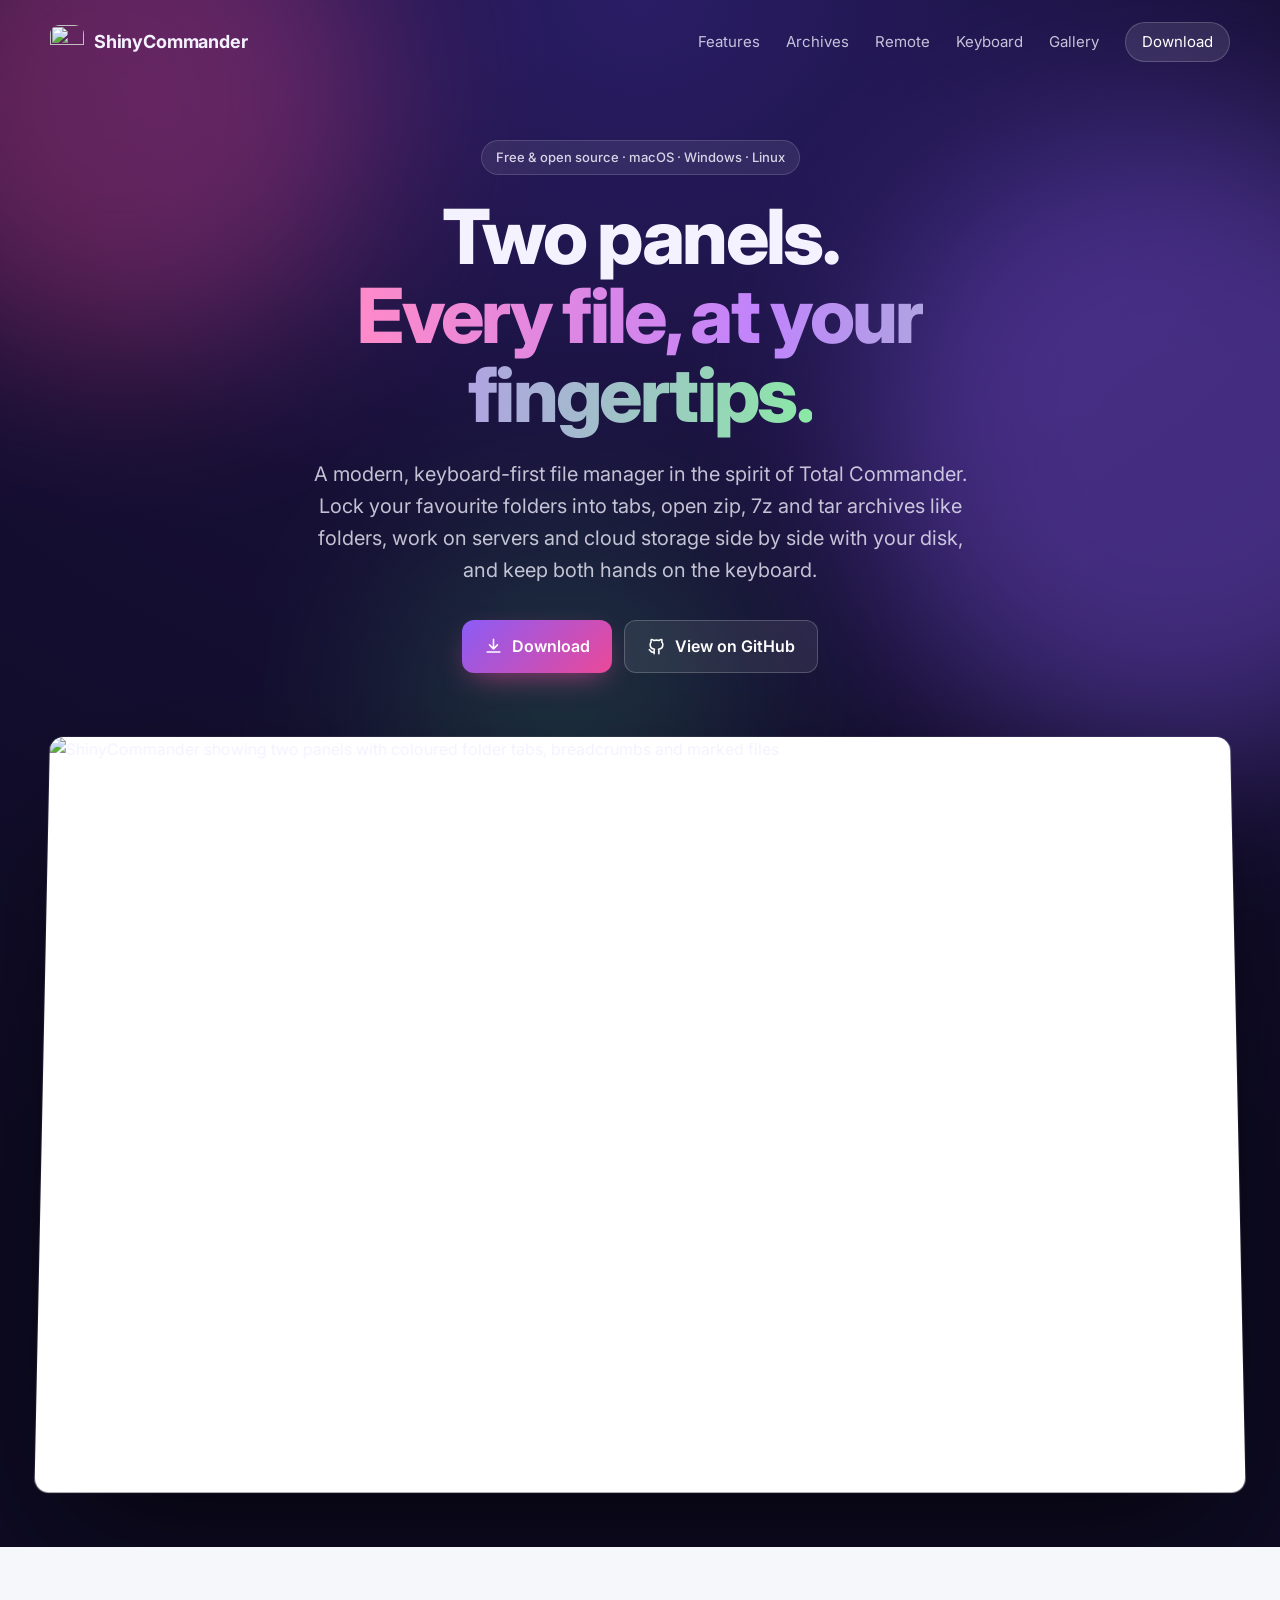
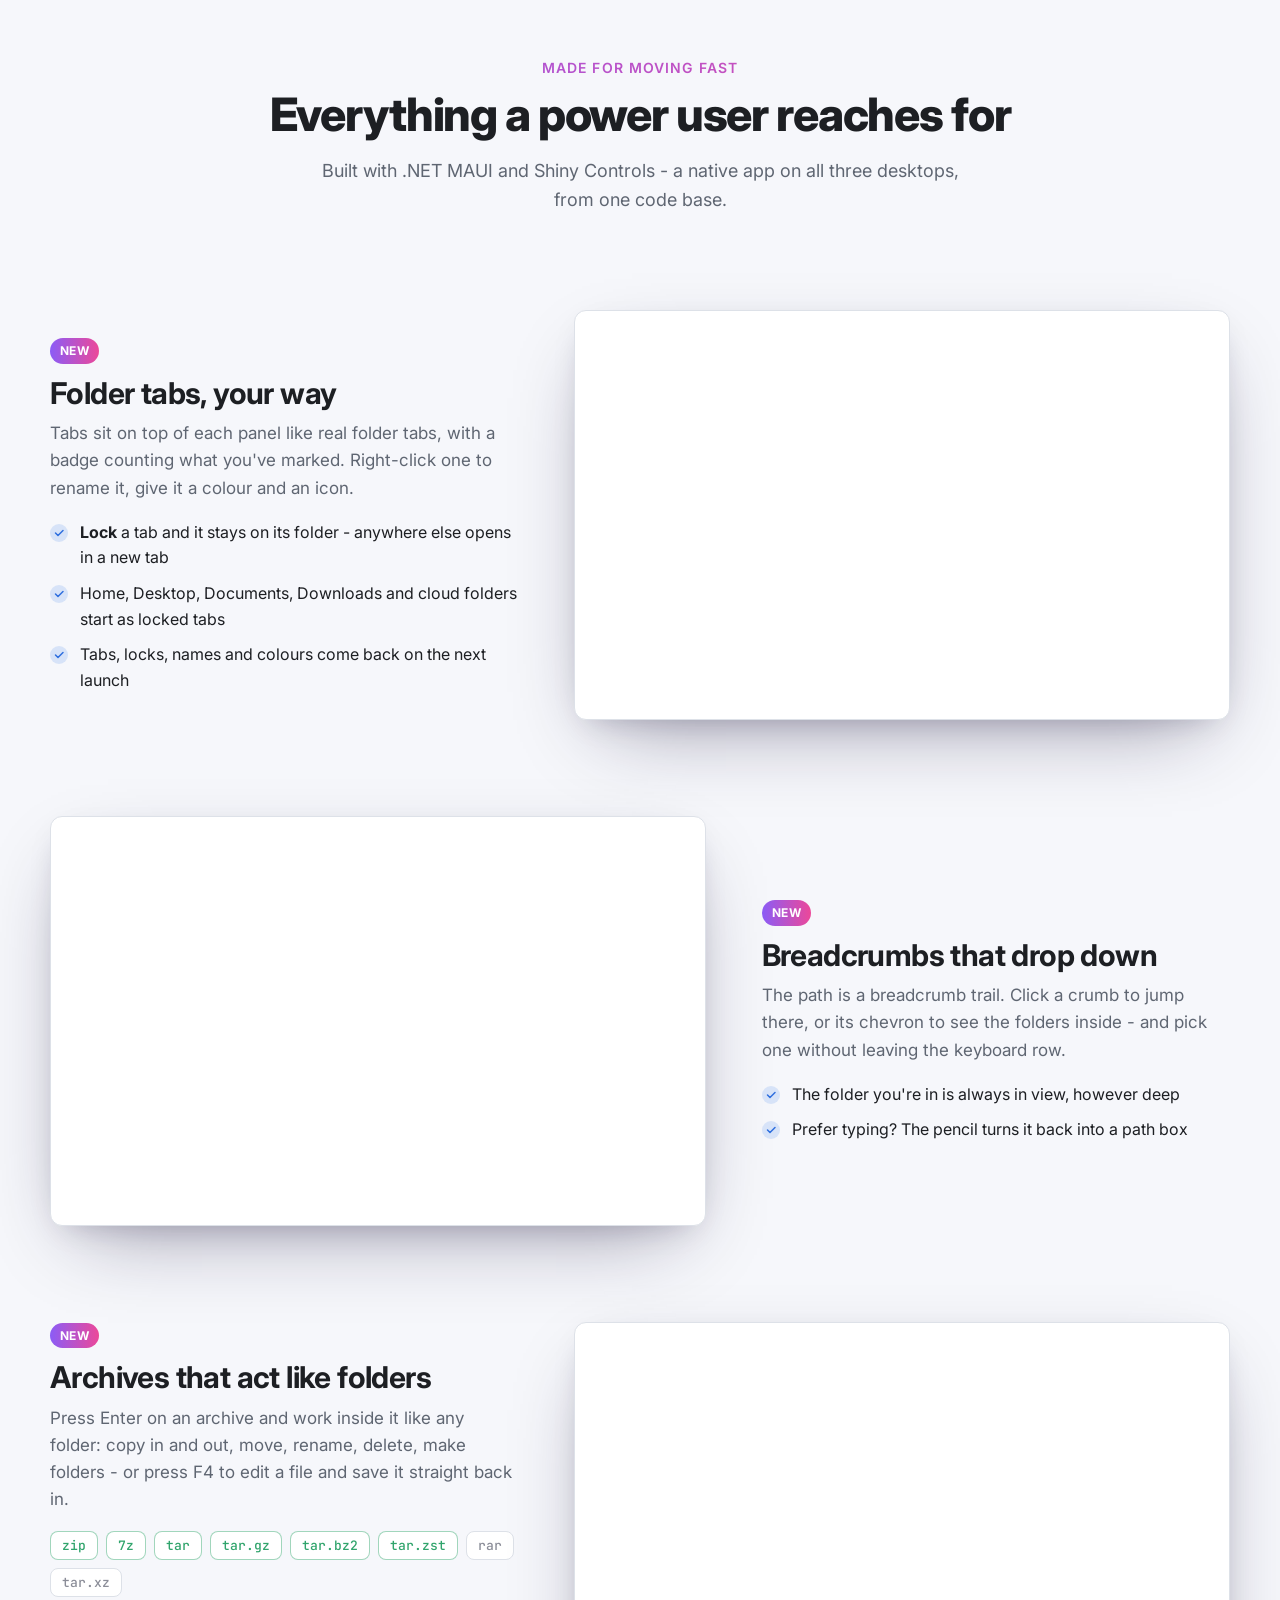
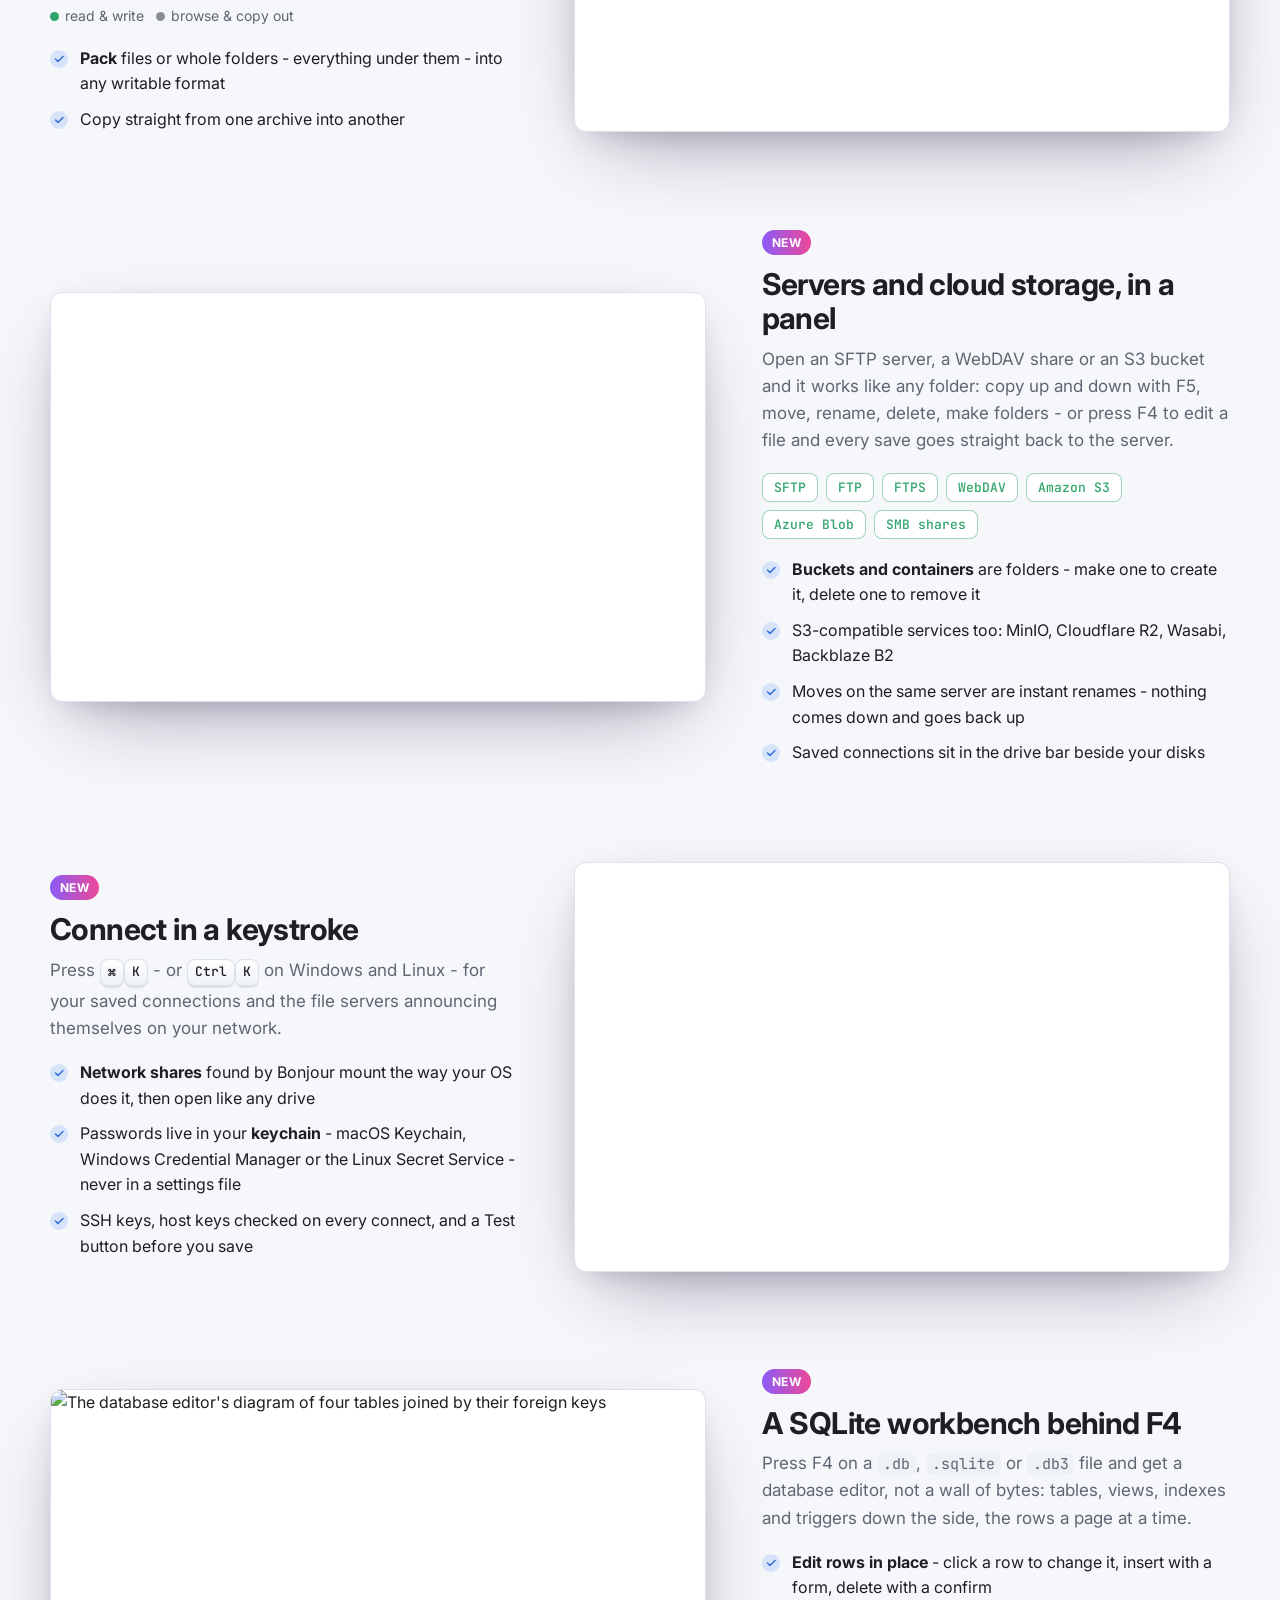
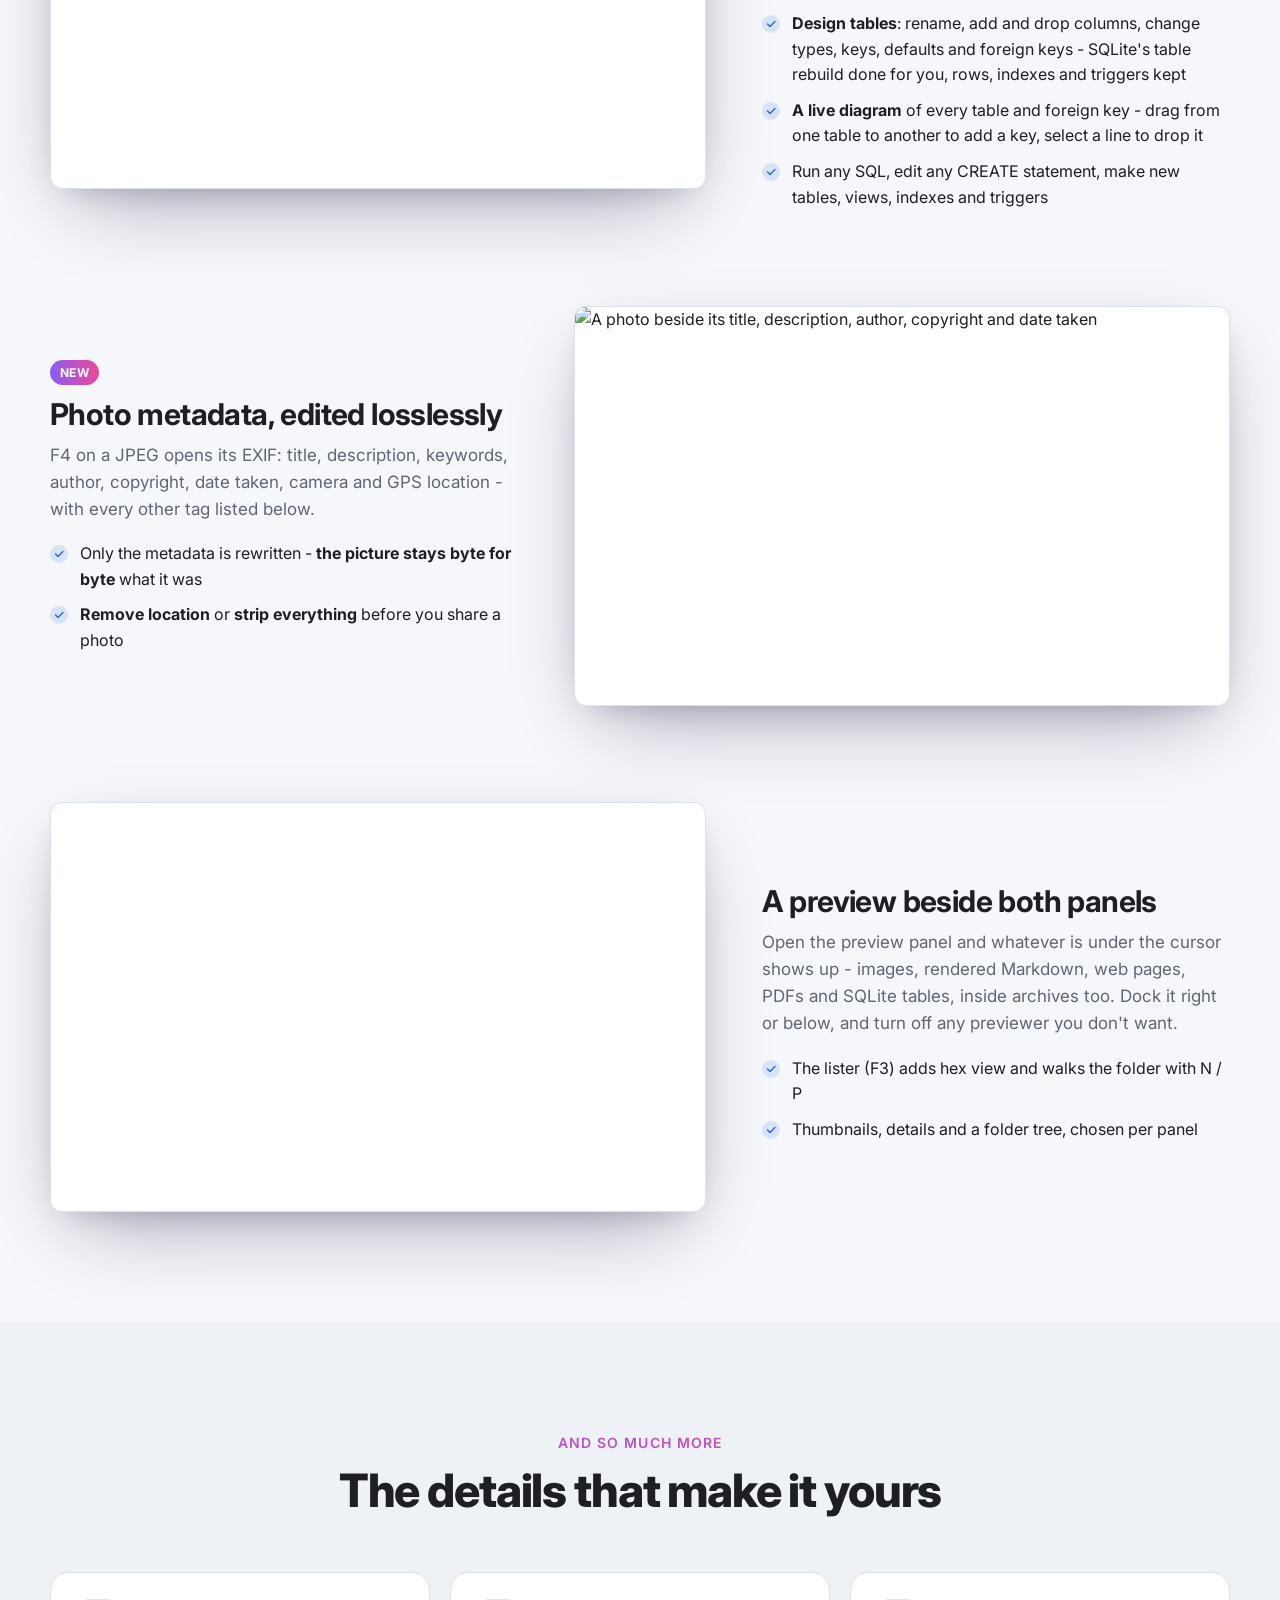
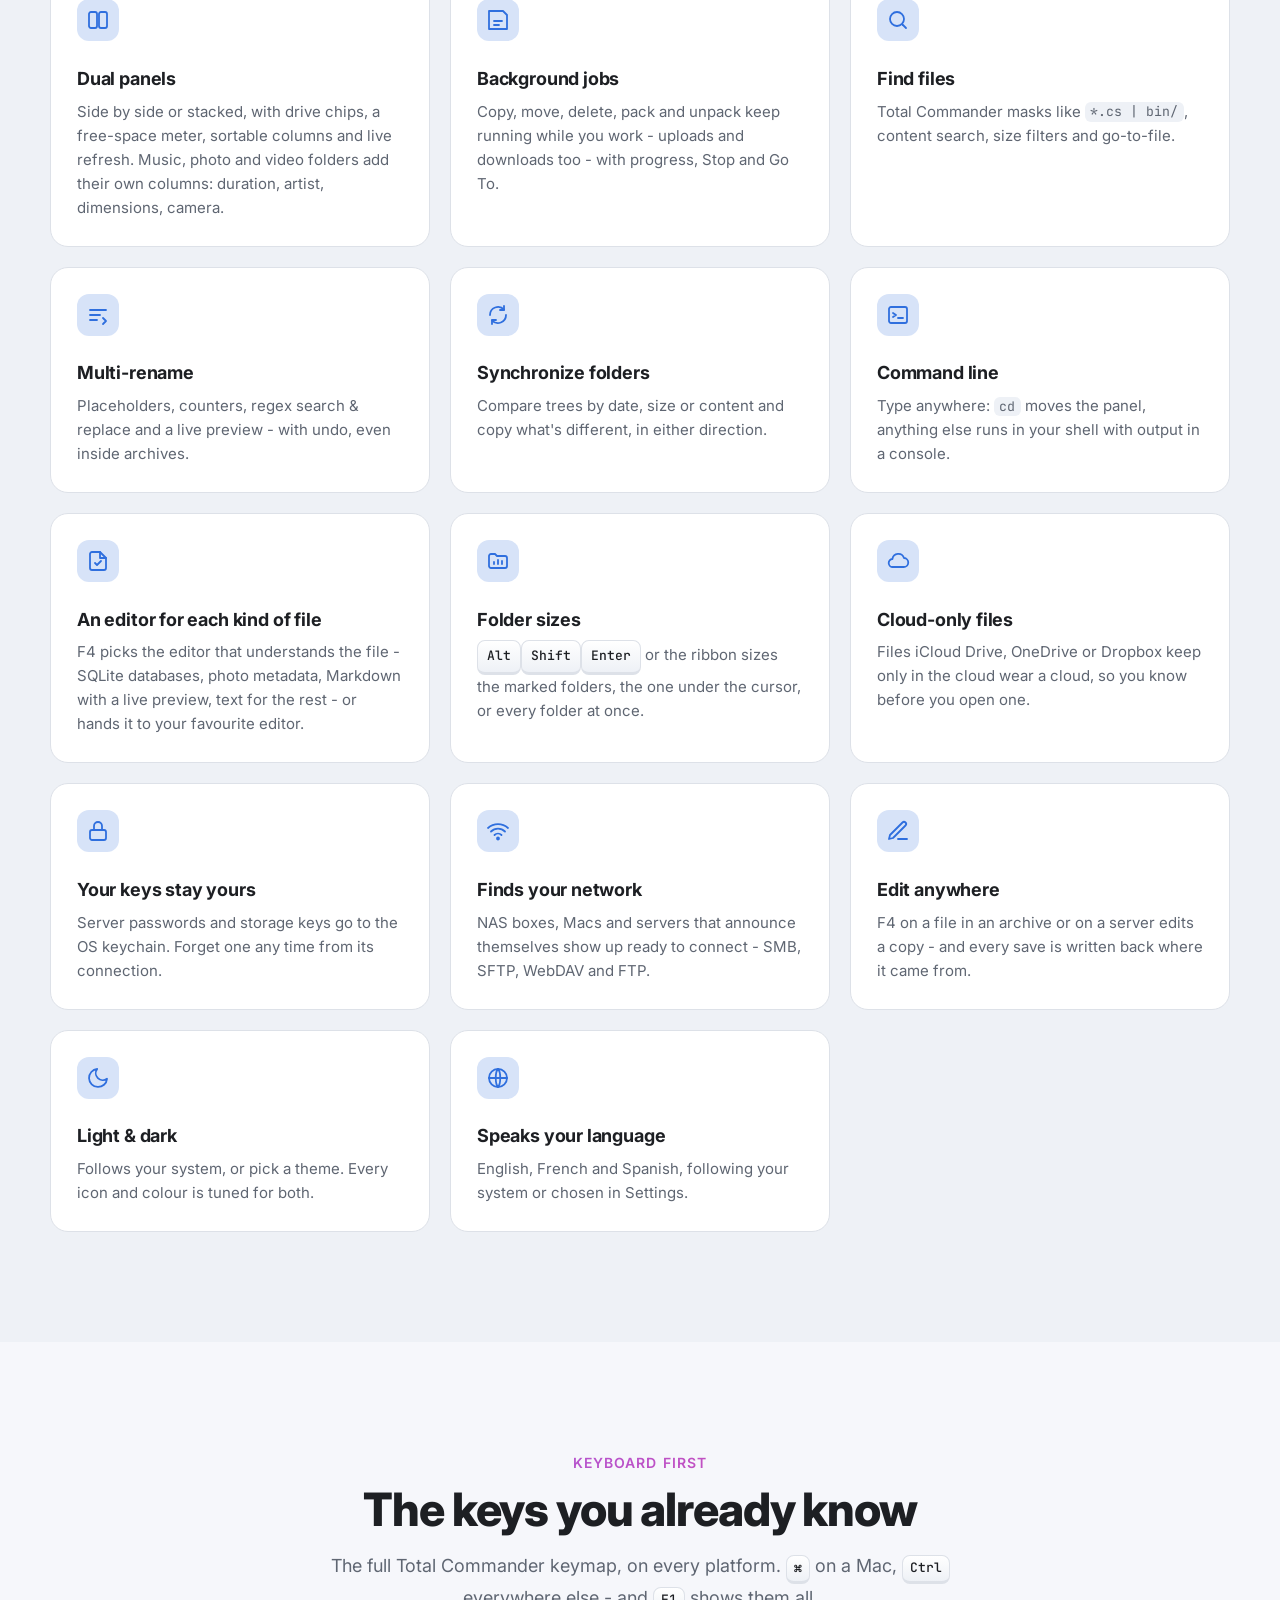
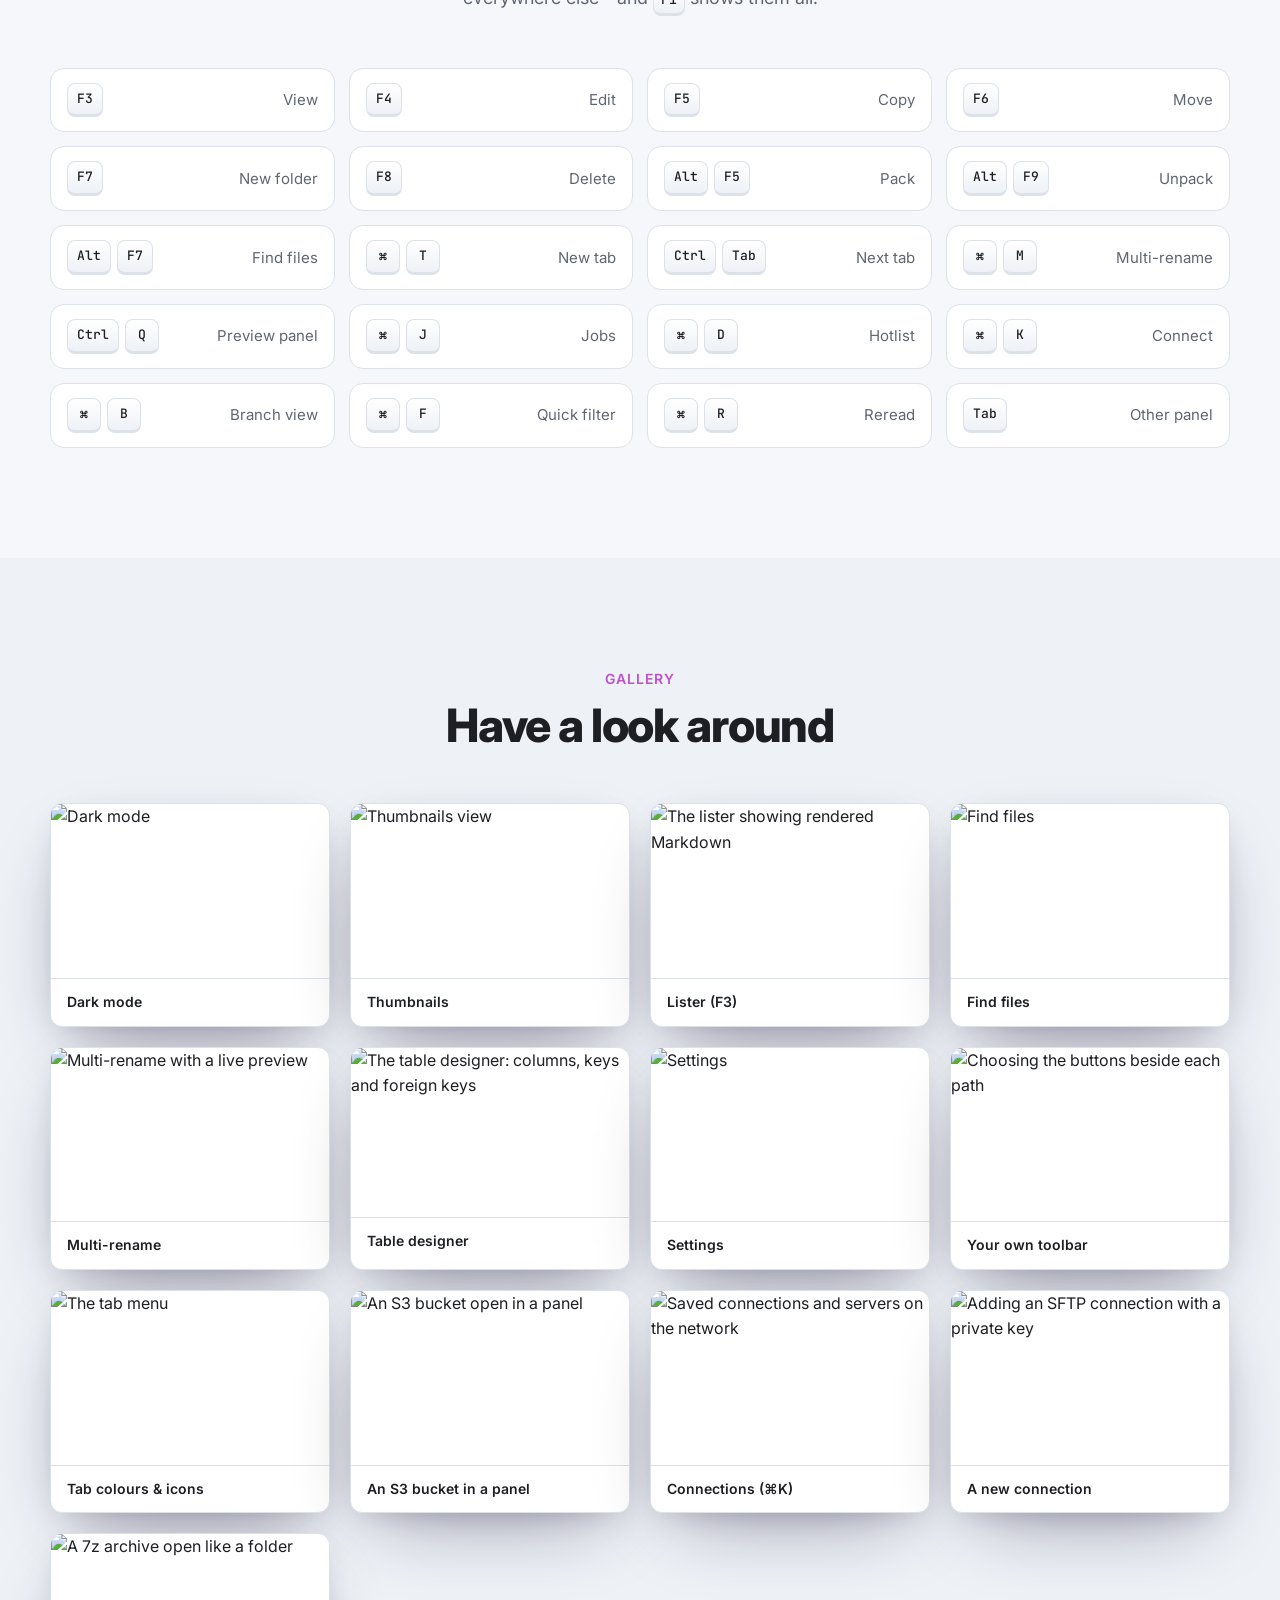
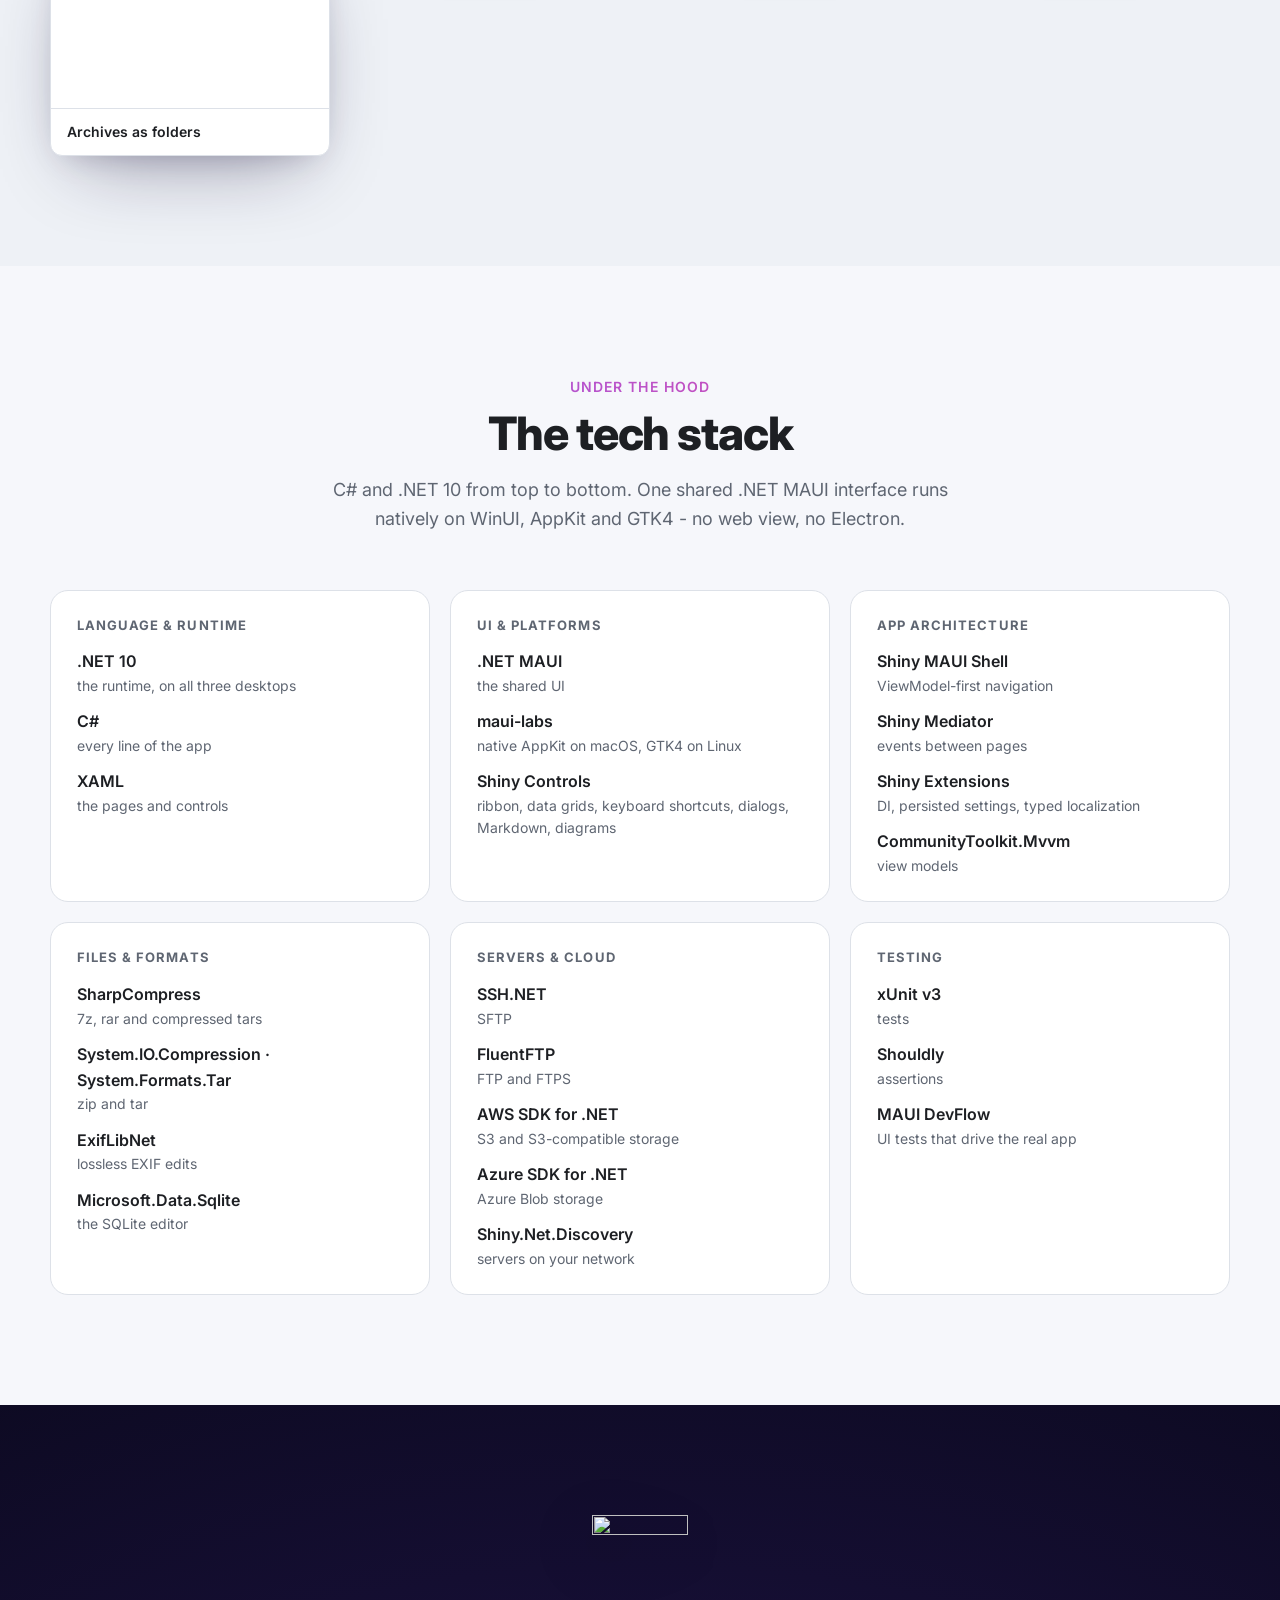
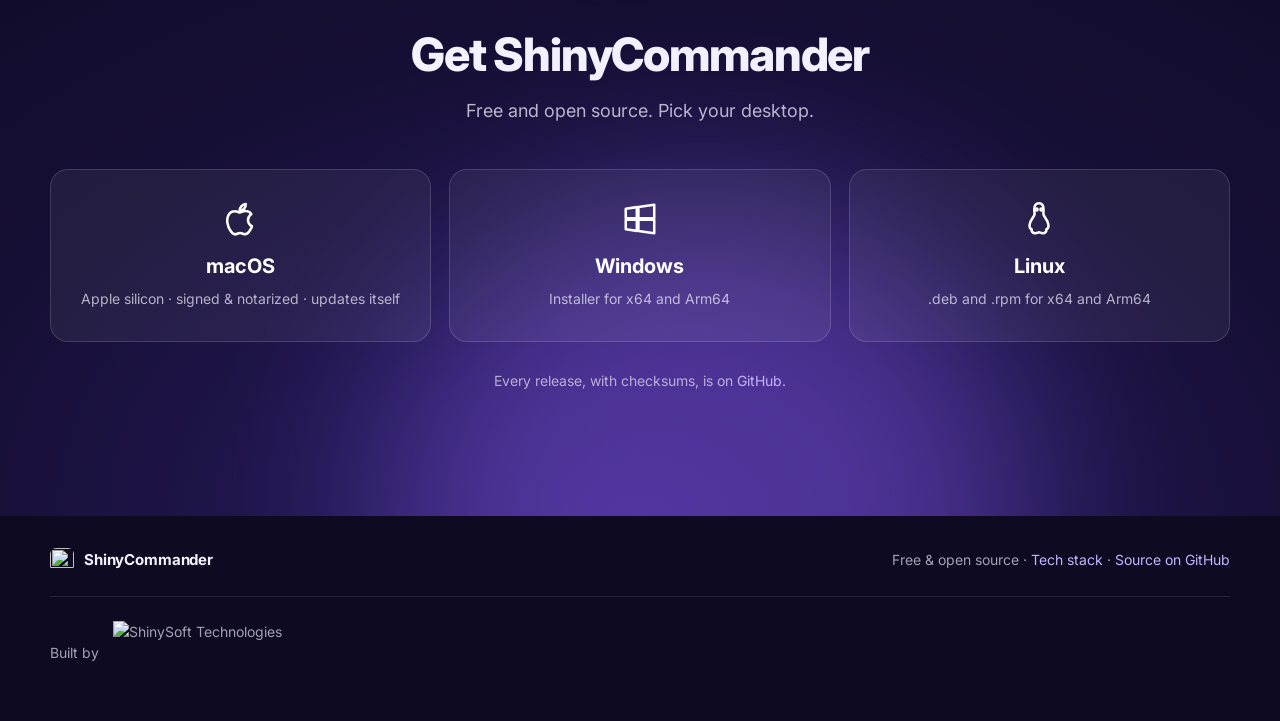
==== website/index.html @ 643f7826 "Add automatic file metadata columns Detect folder content types and display configurable, sortable m" ====
<!doctype html>
<html lang="en">
<head>
    <meta charset="utf-8">
    <meta name="viewport" content="width=device-width, initial-scale=1">
    <title>ShinyCommander — the dual-pane file manager</title>
    <meta name="description" content="A keyboard-first, dual-pane file manager for macOS, Windows and Linux. Folder tabs you can lock, archives that work like folders, SFTP, FTP, WebDAV, S3 and Azure in a panel, and the full Total Commander keymap.">
    <meta name="theme-color" content="#1a1440">
    <meta property="og:title" content="ShinyCommander — the dual-pane file manager">
    <meta property="og:description" content="Keyboard-first, dual-pane file management for macOS, Windows and Linux - local disks, archives, servers and cloud storage.">
    <meta property="og:url" content="https://shinysoftware.github.io/Commander/">
    <meta property="og:type" content="website">
    <meta property="og:image" content="https://shinysoftware.github.io/Commander/social-card.png">
    <meta property="og:image:width" content="1200">
    <meta property="og:image:height" content="630">
    <meta property="og:image:alt" content="ShinyCommander: two panels, every file at your fingertips">
    <meta name="twitter:card" content="summary_large_image">
    <meta name="twitter:image" content="https://shinysoftware.github.io/Commander/social-card.png">
    <link rel="icon" type="image/png" href="appicon.png">
    <link rel="preconnect" href="https://fonts.googleapis.com">
    <link rel="preconnect" href="https://fonts.gstatic.com" crossorigin>
    <link href="https://fonts.googleapis.com/css2?family=Inter:wght@400;500;600;700;800&family=JetBrains+Mono:wght@500&display=swap" rel="stylesheet">
    <link rel="stylesheet" href="styles.css">
</head>
<body>

<!-- the hero, on the icon's indigo night -->
<header class="hero">
    <div class="glow glow-pink"></div>
    <div class="glow glow-purple"></div>
    <div class="glow glow-green"></div>

    <nav class="nav wrap">
        <a class="brand" href="#">
            <img src="appicon.png" alt="" width="34" height="34">
            <span>ShinyCommander</span>
        </a>
        <div class="nav-links">
            <a href="#features">Features</a>
            <a href="#archives">Archives</a>
            <a href="#remote">Remote</a>
            <a href="#keyboard">Keyboard</a>
            <a href="#gallery">Gallery</a>
            <a class="nav-cta" href="#download">Download</a>
        </div>
    </nav>

    <div class="hero-copy wrap">
        <p class="eyebrow">Free &amp; open source · macOS · Windows · Linux</p>
        <h1>Two panels.<br><span class="gradient-text">Every file, at your fingertips.</span></h1>
        <p class="lede">
            A modern, keyboard-first file manager in the spirit of Total Commander. Lock your favourite folders into
            tabs, open zip, 7z and tar archives like folders, work on servers and cloud storage side by side with your
            disk, and keep both hands on the keyboard.
        </p>
        <div class="hero-actions">
            <a class="button primary" href="#download">
                <svg viewBox="0 0 24 24" aria-hidden="true"><path d="M12 3v12m0 0-5-5m5 5 5-5M4 19h16"/></svg>
                Download
            </a>
            <a class="button ghost" href="https://github.com/ShinySoftware/Commander">
                <svg viewBox="0 0 24 24" aria-hidden="true"><path d="M9 19c-4.3 1.4-4.3-2.5-6-3m12 5v-3.5c0-1 .1-1.4-.5-2 2.8-.3 5.5-1.4 5.5-6a4.6 4.6 0 0 0-1.3-3.2 4.2 4.2 0 0 0-.1-3.2s-1.1-.3-3.5 1.3a12.3 12.3 0 0 0-6.2 0C6.5 2.8 5.4 3.1 5.4 3.1a4.2 4.2 0 0 0-.1 3.2A4.6 4.6 0 0 0 4 9.5c0 4.6 2.7 5.7 5.5 6-.6.6-.6 1.2-.5 2V21"/></svg>
                View on GitHub
            </a>
        </div>
    </div>

    <div class="hero-shot wrap">
        <figure class="window">
            <div class="window-bar"><i></i><i></i><i></i></div>
            <img src="screenshots/main.png" alt="ShinyCommander showing two panels with coloured folder tabs, breadcrumbs and marked files" width="1440" height="900">
        </figure>
    </div>
</header>

<main>

    <!-- the headline features, each with its picture -->
    <section id="features" class="section">
        <div class="wrap">
            <p class="section-eyebrow">Made for moving fast</p>
            <h2>Everything a power user reaches for</h2>
            <p class="section-lede">Built with .NET MAUI and Shiny Controls - a native app on all three desktops, from one code base.</p>

            <article class="showcase">
                <div class="showcase-copy">
                    <span class="chip">New</span>
                    <h3>Folder tabs, your way</h3>
                    <p>Tabs sit on top of each panel like real folder tabs, with a badge counting what you've marked. Right-click one to rename it, give it a colour and an icon.</p>
                    <ul class="ticks">
                        <li><strong>Lock</strong> a tab and it stays on its folder - anywhere else opens in a new tab</li>
                        <li>Home, Desktop, Documents, Downloads and cloud folders start as locked tabs</li>
                        <li>Tabs, locks, names and colours come back on the next launch</li>
                    </ul>
                </div>
                <figure class="shot focus" style="--x: 0%; --y: 19%" data-zoom><img src="screenshots/tab-menu.png" alt="The tab menu with lock, rename, colour swatches and icons" loading="lazy" width="1440" height="900"></figure>
            </article>

            <article class="showcase flip">
                <div class="showcase-copy">
                    <span class="chip">New</span>
                    <h3>Breadcrumbs that drop down</h3>
                    <p>The path is a breadcrumb trail. Click a crumb to jump there, or its chevron to see the folders inside - and pick one without leaving the keyboard row.</p>
                    <ul class="ticks">
                        <li>The folder you're in is always in view, however deep</li>
                        <li>Prefer typing? The pencil turns it back into a path box</li>
                    </ul>
                </div>
                <figure class="shot focus" style="--x: 50%; --y: 19%" data-zoom><img src="screenshots/breadcrumbs.png" alt="A breadcrumb dropdown listing the folders inside src" loading="lazy" width="1440" height="900"></figure>
            </article>

            <article class="showcase" id="archives">
                <div class="showcase-copy">
                    <span class="chip">New</span>
                    <h3>Archives that act like folders</h3>
                    <p>Press Enter on an archive and work inside it like any folder: copy in and out, move, rename, delete, make folders - or press F4 to edit a file and save it straight back in.</p>
                    <div class="formats">
                        <span class="format rw">zip</span><span class="format rw">7z</span><span class="format rw">tar</span><span class="format rw">tar.gz</span><span class="format rw">tar.bz2</span><span class="format rw">tar.zst</span>
                        <span class="format ro">rar</span><span class="format ro">tar.xz</span>
                    </div>
                    <p class="note"><span class="dot rw"></span>read &amp; write <span class="dot ro"></span>browse &amp; copy out</p>
                    <ul class="ticks">
                        <li><strong>Pack</strong> files or whole folders - everything under them - into any writable format</li>
                        <li>Copy straight from one archive into another</li>
                    </ul>
                </div>
                <figure class="shot focus" style="--x: 50%; --y: 19%" data-zoom><img src="screenshots/archive.png" alt="A 7z archive open in the right panel like a folder" loading="lazy" width="1440" height="900"></figure>
            </article>

            <article class="showcase flip" id="remote">
                <div class="showcase-copy">
                    <span class="chip">New</span>
                    <h3>Servers and cloud storage, in a panel</h3>
                    <p>Open an SFTP server, a WebDAV share or an S3 bucket and it works like any folder: copy up and down with F5, move, rename, delete, make folders - or press F4 to edit a file and every save goes straight back to the server.</p>
                    <div class="formats">
                        <span class="format rw">SFTP</span><span class="format rw">FTP</span><span class="format rw">FTPS</span><span class="format rw">WebDAV</span><span class="format rw">Amazon S3</span><span class="format rw">Azure Blob</span><span class="format rw">SMB shares</span>
                    </div>
                    <ul class="ticks">
                        <li><strong>Buckets and containers</strong> are folders - make one to create it, delete one to remove it</li>
                        <li>S3-compatible services too: MinIO, Cloudflare R2, Wasabi, Backblaze B2</li>
                        <li>Moves on the same server are instant renames - nothing comes down and goes back up</li>
                        <li>Saved connections sit in the drive bar beside your disks</li>
                    </ul>
                </div>
                <figure class="shot focus" style="--x: 50%; --y: 19%" data-zoom><img src="screenshots/remote.png" alt="A website folder on the left and its S3 bucket open in the right panel" loading="lazy" width="1440" height="900"></figure>
            </article>

            <article class="showcase">
                <div class="showcase-copy">
                    <span class="chip">New</span>
                    <h3>Connect in a keystroke</h3>
                    <p>Press <kbd>⌘</kbd><kbd>K</kbd> - or <kbd>Ctrl</kbd><kbd>K</kbd> on Windows and Linux - for your saved connections and the file servers announcing themselves on your network.</p>
                    <ul class="ticks">
                        <li><strong>Network shares</strong> found by Bonjour mount the way your OS does it, then open like any drive</li>
                        <li>Passwords live in your <strong>keychain</strong> - macOS Keychain, Windows Credential Manager or the Linux Secret Service - never in a settings file</li>
                        <li>SSH keys, host keys checked on every connect, and a Test button before you save</li>
                    </ul>
                </div>
                <figure class="shot focus" style="--zoom: 150%; --x: 0%; --y: 5%" data-zoom><img src="screenshots/connections.png" alt="The Connections page with saved servers and storage accounts beside the servers found on the network" loading="lazy" width="1440" height="900"></figure>
            </article>

            <article class="showcase flip" id="database">
                <div class="showcase-copy">
                    <span class="chip">New</span>
                    <h3>A SQLite workbench behind F4</h3>
                    <p>Press F4 on a <code>.db</code>, <code>.sqlite</code> or <code>.db3</code> file and get a database editor, not a wall of bytes: tables, views, indexes and triggers down the side, the rows a page at a time.</p>
                    <ul class="ticks">
                        <li><strong>Edit rows in place</strong> - click a row to change it, insert with a form, delete with a confirm</li>
                        <li><strong>Design tables</strong>: rename, add and drop columns, change types, keys, defaults and foreign keys - SQLite's table rebuild done for you, rows, indexes and triggers kept</li>
                        <li><strong>A live diagram</strong> of every table and foreign key - drag from one table to another to add a key, select a line to drop it</li>
                        <li>Run any SQL, edit any CREATE statement, make new tables, views, indexes and triggers</li>
                    </ul>
                </div>
                <figure class="shot" data-zoom><img src="screenshots/database.png" alt="The database editor's diagram of four tables joined by their foreign keys" loading="lazy" width="1280" height="780"></figure>
            </article>

            <article class="showcase" id="photos">
                <div class="showcase-copy">
                    <span class="chip">New</span>
                    <h3>Photo metadata, edited losslessly</h3>
                    <p>F4 on a JPEG opens its EXIF: title, description, keywords, author, copyright, date taken, camera and GPS location - with every other tag listed below.</p>
                    <ul class="ticks">
                        <li>Only the metadata is rewritten - <strong>the picture stays byte for byte</strong> what it was</li>
                        <li><strong>Remove location</strong> or <strong>strip everything</strong> before you share a photo</li>
                    </ul>
                </div>
                <figure class="shot" data-zoom><img src="screenshots/photo-metadata.png" alt="A photo beside its title, description, author, copyright and date taken" loading="lazy" width="1280" height="780"></figure>
            </article>

            <article class="showcase flip">
                <div class="showcase-copy">
                    <h3>A preview beside both panels</h3>
                    <p>Open the preview panel and whatever is under the cursor shows up - images, rendered Markdown, web pages, PDFs and SQLite tables, inside archives too. Dock it right or below, and turn off any previewer you don't want.</p>
                    <ul class="ticks">
                        <li>The lister (F3) adds hex view and walks the folder with N / P</li>
                        <li>Thumbnails, details and a folder tree, chosen per panel</li>
                    </ul>
                </div>
                <figure class="shot focus" style="--x: 50%; --y: 19%" data-zoom><img src="screenshots/quick-view.png" alt="The preview panel rendering a Markdown file" loading="lazy" width="1440" height="900"></figure>
            </article>
        </div>
    </section>

    <!-- the rest, as a grid -->
    <section class="section tinted">
        <div class="wrap">
            <p class="section-eyebrow">And so much more</p>
            <h2>The details that make it yours</h2>
            <div class="grid">
                <div class="card">
                    <svg viewBox="0 0 24 24"><rect x="3" y="4" width="8" height="16" rx="2"/><rect x="13" y="4" width="8" height="16" rx="2"/></svg>
                    <h4>Dual panels</h4>
                    <p>Side by side or stacked, with drive chips, a free-space meter, sortable columns and live refresh. Music, photo and video folders add their own columns: duration, artist, dimensions, camera.</p>
                </div>
                <div class="card">
                    <svg viewBox="0 0 24 24"><path d="M7 3h10l4 4v14H3V3h4z"/><path d="M8 13h8M8 17h5"/></svg>
                    <h4>Background jobs</h4>
                    <p>Copy, move, delete, pack and unpack keep running while you work - uploads and downloads too - with progress, Stop and Go To.</p>
                </div>
                <div class="card">
                    <svg viewBox="0 0 24 24"><circle cx="11" cy="11" r="7"/><path d="m20 20-3.5-3.5"/></svg>
                    <h4>Find files</h4>
                    <p>Total Commander masks like <code>*.cs | bin/</code>, content search, size filters and go-to-file.</p>
                </div>
                <div class="card">
                    <svg viewBox="0 0 24 24"><path d="M4 7h16M4 12h10M4 17h7"/><path d="m17 15 3 3-3 3"/></svg>
                    <h4>Multi-rename</h4>
                    <p>Placeholders, counters, regex search &amp; replace and a live preview - with undo, even inside archives.</p>
                </div>
                <div class="card">
                    <svg viewBox="0 0 24 24"><path d="M4 12a8 8 0 0 1 14-5.3M20 12a8 8 0 0 1-14 5.3"/><path d="M18 3v4h-4M6 21v-4h4"/></svg>
                    <h4>Synchronize folders</h4>
                    <p>Compare trees by date, size or content and copy what's different, in either direction.</p>
                </div>
                <div class="card">
                    <svg viewBox="0 0 24 24"><rect x="3" y="4" width="18" height="16" rx="2"/><path d="m7 10 3 2-3 2M12 15h5"/></svg>
                    <h4>Command line</h4>
                    <p>Type anywhere: <code>cd</code> moves the panel, anything else runs in your shell with output in a console.</p>
                </div>
                <div class="card">
                    <svg viewBox="0 0 24 24"><path d="M14 3H6a2 2 0 0 0-2 2v14a2 2 0 0 0 2 2h12a2 2 0 0 0 2-2V9z"/><path d="M14 3v6h6M9 14l2 2 4-4"/></svg>
                    <h4>An editor for each kind of file</h4>
                    <p>F4 picks the editor that understands the file - SQLite databases, photo metadata, Markdown with a live preview, text for the rest - or hands it to your favourite editor.</p>
                </div>
                <div class="card">
                    <svg viewBox="0 0 24 24"><path d="M3 7a2 2 0 0 1 2-2h4l2 2h8a2 2 0 0 1 2 2v8a2 2 0 0 1-2 2H5a2 2 0 0 1-2-2z"/><path d="M8 15v-2M12 15v-4M16 15v-3"/></svg>
                    <h4>Folder sizes</h4>
                    <p><kbd>Alt</kbd><kbd>Shift</kbd><kbd>Enter</kbd> or the ribbon sizes the marked folders, the one under the cursor, or every folder at once.</p>
                </div>
                <div class="card">
                    <svg viewBox="0 0 24 24"><path d="M7 18a4 4 0 0 1-.6-8A6 6 0 0 1 18 9a4.5 4.5 0 0 1-.5 9z"/></svg>
                    <h4>Cloud-only files</h4>
                    <p>Files iCloud Drive, OneDrive or Dropbox keep only in the cloud wear a cloud, so you know before you open one.</p>
                </div>
                <div class="card">
                    <svg viewBox="0 0 24 24"><rect x="4" y="11" width="16" height="10" rx="2"/><path d="M8 11V7a4 4 0 0 1 8 0v4"/></svg>
                    <h4>Your keys stay yours</h4>
                    <p>Server passwords and storage keys go to the OS keychain. Forget one any time from its connection.</p>
                </div>
                <div class="card">
                    <svg viewBox="0 0 24 24"><path d="M2 9a15 15 0 0 1 20 0M5 12.5a10 10 0 0 1 14 0M8.5 16a5 5 0 0 1 7 0"/><circle cx="12" cy="19.5" r="1"/></svg>
                    <h4>Finds your network</h4>
                    <p>NAS boxes, Macs and servers that announce themselves show up ready to connect - SMB, SFTP, WebDAV and FTP.</p>
                </div>
                <div class="card">
                    <svg viewBox="0 0 24 24"><path d="M12 20h9"/><path d="M16.5 3.5a2.1 2.1 0 0 1 3 3L7 19l-4 1 1-4z"/></svg>
                    <h4>Edit anywhere</h4>
                    <p>F4 on a file in an archive or on a server edits a copy - and every save is written back where it came from.</p>
                </div>
                <div class="card">
                    <svg viewBox="0 0 24 24"><path d="M21 12.8A9 9 0 1 1 11.2 3 7 7 0 0 0 21 12.8z"/></svg>
                    <h4>Light &amp; dark</h4>
                    <p>Follows your system, or pick a theme. Every icon and colour is tuned for both.</p>
                </div>
                <div class="card">
                    <svg viewBox="0 0 24 24"><circle cx="12" cy="12" r="9"/><path d="M3 12h18M12 3c3 3 3 15 0 18M12 3c-3 3-3 15 0 18"/></svg>
                    <h4>Speaks your language</h4>
                    <p>English, French and Spanish, following your system or chosen in Settings.</p>
                </div>
            </div>
        </div>
    </section>

    <!-- the keymap, as keycaps -->
    <section id="keyboard" class="section">
        <div class="wrap">
            <p class="section-eyebrow">Keyboard first</p>
            <h2>The keys you already know</h2>
            <p class="section-lede">The full Total Commander keymap, on every platform. <kbd>⌘</kbd> on a Mac, <kbd>Ctrl</kbd> everywhere else - and <kbd>F1</kbd> shows them all.</p>
            <div class="keys">
                <div class="key"><kbd>F3</kbd><span>View</span></div>
                <div class="key"><kbd>F4</kbd><span>Edit</span></div>
                <div class="key"><kbd>F5</kbd><span>Copy</span></div>
                <div class="key"><kbd>F6</kbd><span>Move</span></div>
                <div class="key"><kbd>F7</kbd><span>New folder</span></div>
                <div class="key"><kbd>F8</kbd><span>Delete</span></div>
                <div class="key"><kbd>Alt</kbd><kbd>F5</kbd><span>Pack</span></div>
                <div class="key"><kbd>Alt</kbd><kbd>F9</kbd><span>Unpack</span></div>
                <div class="key"><kbd>Alt</kbd><kbd>F7</kbd><span>Find files</span></div>
                <div class="key"><kbd>⌘</kbd><kbd>T</kbd><span>New tab</span></div>
                <div class="key"><kbd>Ctrl</kbd><kbd>Tab</kbd><span>Next tab</span></div>
                <div class="key"><kbd>⌘</kbd><kbd>M</kbd><span>Multi-rename</span></div>
                <div class="key"><kbd>Ctrl</kbd><kbd>Q</kbd><span>Preview panel</span></div>
                <div class="key"><kbd>⌘</kbd><kbd>J</kbd><span>Jobs</span></div>
                <div class="key"><kbd>⌘</kbd><kbd>D</kbd><span>Hotlist</span></div>
                <div class="key"><kbd>⌘</kbd><kbd>K</kbd><span>Connect</span></div>
                <div class="key"><kbd>⌘</kbd><kbd>B</kbd><span>Branch view</span></div>
                <div class="key"><kbd>⌘</kbd><kbd>F</kbd><span>Quick filter</span></div>
                <div class="key"><kbd>⌘</kbd><kbd>R</kbd><span>Reread</span></div>
                <div class="key"><kbd>Tab</kbd><span>Other panel</span></div>
            </div>
        </div>
    </section>

    <!-- every other picture -->
    <section id="gallery" class="section tinted">
        <div class="wrap">
            <p class="section-eyebrow">Gallery</p>
            <h2>Have a look around</h2>
            <div class="gallery">
                <figure class="shot" data-zoom><img src="screenshots/dark.png" alt="Dark mode" loading="lazy" width="1440" height="900"><figcaption>Dark mode</figcaption></figure>
                <figure class="shot" data-zoom><img src="screenshots/thumbnails.png" alt="Thumbnails view" loading="lazy" width="1440" height="900"><figcaption>Thumbnails</figcaption></figure>
                <figure class="shot" data-zoom><img src="screenshots/viewer.png" alt="The lister showing rendered Markdown" loading="lazy" width="1440" height="900"><figcaption>Lister (F3)</figcaption></figure>
                <figure class="shot" data-zoom><img src="screenshots/find.png" alt="Find files" loading="lazy" width="1440" height="900"><figcaption>Find files</figcaption></figure>
                <figure class="shot" data-zoom><img src="screenshots/multi-rename.png" alt="Multi-rename with a live preview" loading="lazy" width="1440" height="900"><figcaption>Multi-rename</figcaption></figure>
                <figure class="shot" data-zoom><img src="screenshots/database-designer.png" alt="The table designer: columns, keys and foreign keys" loading="lazy" width="1280" height="780"><figcaption>Table designer</figcaption></figure>
                <figure class="shot" data-zoom><img src="screenshots/settings.png" alt="Settings" loading="lazy" width="1440" height="900"><figcaption>Settings</figcaption></figure>
                <figure class="shot" data-zoom><img src="screenshots/customize-toolbar.png" alt="Choosing the buttons beside each path" loading="lazy" width="1440" height="900"><figcaption>Your own toolbar</figcaption></figure>
                <figure class="shot" data-zoom><img src="screenshots/tab-menu.png" alt="The tab menu" loading="lazy" width="1440" height="900"><figcaption>Tab colours &amp; icons</figcaption></figure>
                <figure class="shot" data-zoom><img src="screenshots/remote.png" alt="An S3 bucket open in a panel" loading="lazy" width="1440" height="900"><figcaption>An S3 bucket in a panel</figcaption></figure>
                <figure class="shot" data-zoom><img src="screenshots/connections.png" alt="Saved connections and servers on the network" loading="lazy" width="1440" height="900"><figcaption>Connections (⌘K)</figcaption></figure>
                <figure class="shot" data-zoom><img src="screenshots/connection-edit.png" alt="Adding an SFTP connection with a private key" loading="lazy" width="1440" height="900"><figcaption>A new connection</figcaption></figure>
                <figure class="shot" data-zoom><img src="screenshots/archive.png" alt="A 7z archive open like a folder" loading="lazy" width="1440" height="900"><figcaption>Archives as folders</figcaption></figure>
            </div>
        </div>
    </section>

    <!-- what it's built with -->
    <section id="stack" class="section">
        <div class="wrap">
            <p class="section-eyebrow">Under the hood</p>
            <h2>The tech stack</h2>
            <p class="section-lede">C# and .NET 10 from top to bottom. One shared .NET MAUI interface runs natively on WinUI, AppKit and GTK4 - no web view, no Electron.</p>
            <div class="stack">
                <div class="stack-group">
                    <h4>Language &amp; runtime</h4>
                    <ul>
                        <li><a href="https://dotnet.microsoft.com/">.NET 10</a><span>the runtime, on all three desktops</span></li>
                        <li><a href="https://learn.microsoft.com/dotnet/csharp/">C#</a><span>every line of the app</span></li>
                        <li><a href="https://learn.microsoft.com/dotnet/maui/xaml/">XAML</a><span>the pages and controls</span></li>
                    </ul>
                </div>
                <div class="stack-group">
                    <h4>UI &amp; platforms</h4>
                    <ul>
                        <li><a href="https://github.com/dotnet/maui">.NET MAUI</a><span>the shared UI</span></li>
                        <li><a href="https://github.com/dotnet/maui-labs">maui-labs</a><span>native AppKit on macOS, GTK4 on Linux</span></li>
                        <li><a href="https://github.com/shinyorg/controls">Shiny Controls</a><span>ribbon, data grids, keyboard shortcuts, dialogs, Markdown, diagrams</span></li>
                    </ul>
                </div>
                <div class="stack-group">
                    <h4>App architecture</h4>
                    <ul>
                        <li><a href="https://github.com/shinyorg/maui">Shiny MAUI Shell</a><span>ViewModel-first navigation</span></li>
                        <li><a href="https://github.com/shinyorg/mediator">Shiny Mediator</a><span>events between pages</span></li>
                        <li><a href="https://github.com/shinyorg/extensions">Shiny Extensions</a><span>DI, persisted settings, typed localization</span></li>
                        <li><a href="https://github.com/CommunityToolkit/dotnet">CommunityToolkit.Mvvm</a><span>view models</span></li>
                    </ul>
                </div>
                <div class="stack-group">
                    <h4>Files &amp; formats</h4>
                    <ul>
                        <li><a href="https://github.com/adamhathcock/sharpcompress">SharpCompress</a><span>7z, rar and compressed tars</span></li>
                        <li><a href="https://github.com/dotnet/runtime">System.IO.Compression · System.Formats.Tar</a><span>zip and tar</span></li>
                        <li><a href="https://github.com/oozcitak/exiflibrary">ExifLibNet</a><span>lossless EXIF edits</span></li>
                        <li><a href="https://github.com/dotnet/efcore">Microsoft.Data.Sqlite</a><span>the SQLite editor</span></li>
                    </ul>
                </div>
                <div class="stack-group">
                    <h4>Servers &amp; cloud</h4>
                    <ul>
                        <li><a href="https://github.com/sshnet/SSH.NET">SSH.NET</a><span>SFTP</span></li>
                        <li><a href="https://github.com/robinrodricks/FluentFTP">FluentFTP</a><span>FTP and FTPS</span></li>
                        <li><a href="https://github.com/aws/aws-sdk-net">AWS SDK for .NET</a><span>S3 and S3-compatible storage</span></li>
                        <li><a href="https://github.com/Azure/azure-sdk-for-net">Azure SDK for .NET</a><span>Azure Blob storage</span></li>
                        <li><a href="https://github.com/shinyorg/shiny">Shiny.Net.Discovery</a><span>servers on your network</span></li>
                    </ul>
                </div>
                <div class="stack-group">
                    <h4>Testing</h4>
                    <ul>
                        <li><a href="https://github.com/xunit/xunit">xUnit v3</a><span>tests</span></li>
                        <li><a href="https://github.com/shouldly/shouldly">Shouldly</a><span>assertions</span></li>
                        <li><a href="https://github.com/dotnet/maui-labs">MAUI DevFlow</a><span>UI tests that drive the real app</span></li>
                    </ul>
                </div>
            </div>
        </div>
    </section>

    <!-- downloads -->
    <section id="download" class="section download">
        <div class="glow glow-purple"></div>
        <div class="wrap">
            <img class="download-icon" src="appicon.png" alt="" width="96" height="96">
            <h2>Get ShinyCommander</h2>
            <p class="section-lede">Free and open source. Pick your desktop.</p>
            <div class="platforms">
                <a class="platform" href="https://github.com/ShinySoftware/Commander/releases/latest">
                    <svg viewBox="0 0 24 24"><path d="M16.4 12.6c0-2.4 2-3.6 2.1-3.7-1.1-1.7-2.9-1.9-3.5-1.9-1.5-.2-2.9.9-3.7.9-.8 0-1.9-.9-3.2-.8-1.6 0-3.2 1-4 2.4-1.7 3-.4 7.4 1.2 9.8.8 1.2 1.8 2.5 3 2.4 1.2 0 1.7-.8 3.1-.8 1.5 0 1.9.8 3.2.8 1.3 0 2.2-1.2 3-2.4.9-1.4 1.3-2.7 1.3-2.8-.1 0-2.5-1-2.5-3.9zM14 5.5c.7-.8 1.1-1.9 1-3-1 0-2.1.7-2.8 1.5-.6.7-1.2 1.8-1 2.9 1.1.1 2.1-.6 2.8-1.4z"/></svg>
                    <strong>macOS</strong>
                    <span>Apple silicon · signed &amp; notarized · updates itself</span>
                </a>
                <a class="platform" href="https://github.com/ShinySoftware/Commander/releases/latest">
                    <svg viewBox="0 0 24 24"><path d="M3 5.5 10 4.5v7H3zM11 4.4 21 3v8.5H11zM3 12.5h7v7l-7-1zM11 12.5h10V21l-10-1.4z"/></svg>
                    <strong>Windows</strong>
                    <span>Installer for x64 and Arm64</span>
                </a>
                <a class="platform" href="https://github.com/ShinySoftware/Commander/releases/latest">
                    <svg viewBox="0 0 24 24"><path d="M12 2c-2 0-3 1.8-3 4 0 1.4.4 2.3.1 3.4-.4 1.4-2.6 3.3-3 6-.3 1.8.5 2.8 1.3 3.2-.3.9.3 2.4 2.4 2.4 1.1 0 1.6-.6 2.2-.6s1.1.6 2.2.6c2.1 0 2.7-1.5 2.4-2.4.8-.4 1.6-1.4 1.3-3.2-.4-2.7-2.6-4.6-3-6-.3-1.1.1-2-.1-3.4C15 3.8 14 2 12 2z"/><circle cx="10.5" cy="6" r=".6"/><circle cx="13.5" cy="6" r=".6"/></svg>
                    <strong>Linux</strong>
                    <span>.deb and .rpm for x64 and Arm64</span>
                </a>
            </div>
            <p class="small">Every release, with checksums, is on <a href="https://github.com/ShinySoftware/Commander/releases">GitHub</a>.</p>
        </div>
    </section>
</main>

<footer class="footer">
    <div class="wrap footer-row">
        <div class="brand small-brand">
            <img src="appicon.png" alt="" width="24" height="24">
            <span>ShinyCommander</span>
        </div>
        <p>Free &amp; open source · <a href="#stack">Tech stack</a> · <a href="https://github.com/ShinySoftware/Commander">Source on GitHub</a></p>
    </div>
    <div class="wrap made-by">
        <span>Built by</span>
        <img src="shinysoft-logo.png" alt="ShinySoft Technologies" width="200" height="68">
    </div>
</footer>

<div class="lightbox" hidden>
    <button class="lightbox-close" aria-label="Close">×</button>
    <img alt="">
</div>

<script src="site.js"></script>
</body>
</html>
---- website/styles.css ----
/* ShinyCommander's website. The palette is the app's own (accent, window, panel, text) with the icon's indigo night
   and its pink / purple / green orbs for the hero. Light and dark follow the system. */

:root {
    --accent: #2F6FDE;
    --accent-soft: #D7E3F8;
    --purple: #8B5CF6;
    --pink: #EC4899;
    --green: #4ADE80;
    --night: #160F35;
    --night-2: #0D0A22;

    --bg: #F6F7FB;
    --surface: #FFFFFF;
    --tint: #EEF1F6;
    --text: #1D1F23;
    --subtle: #5F6672;
    --border: #DDE1E8;
    --shadow: 0 30px 80px -30px rgba(22, 15, 53, .45), 0 10px 30px -15px rgba(22, 15, 53, .25);

    --rw: #30A46C;
    --ro: #8B8D98;

    --radius: 18px;
    --wrap: 1180px;
    color-scheme: light;
}

@media (prefers-color-scheme: dark) {
    :root {
        --accent: #6B9BF2;
        --accent-soft: #2E3A4C;
        --bg: #0F1013;
        --surface: #1C1E22;
        --tint: #15171A;
        --text: #E4E6EA;
        --subtle: #9AA1AD;
        --border: #2C3037;
        --shadow: 0 30px 80px -30px rgba(0, 0, 0, .8), 0 10px 30px -15px rgba(0, 0, 0, .6);
        color-scheme: dark;
    }
}

* { box-sizing: border-box; }

html { scroll-behavior: smooth; }

body {
    margin: 0;
    background: var(--bg);
    color: var(--text);
    font: 16px/1.6 "Inter", -apple-system, BlinkMacSystemFont, "Segoe UI", system-ui, sans-serif;
    -webkit-font-smoothing: antialiased;
}

img { max-width: 100%; height: auto; display: block; }
a { color: var(--accent); text-decoration: none; }
a:hover { text-decoration: underline; }
code, kbd { font-family: "JetBrains Mono", ui-monospace, SFMono-Regular, Menlo, monospace; }
code { font-size: .88em; background: var(--tint); padding: .1em .4em; border-radius: 6px; }

.wrap { width: min(var(--wrap), 100% - 32px); margin-inline: auto; }

/* ---------------------------------------------------------------- hero */

.hero {
    position: relative;
    overflow: hidden;
    background: radial-gradient(120% 80% at 50% 0%, #2A1D66 0%, var(--night) 45%, var(--night-2) 100%);
    color: #F4F2FF;
    padding-bottom: 72px;
}

.glow {
    position: absolute;
    border-radius: 50%;
    filter: blur(90px);
    opacity: .55;
    pointer-events: none;
}
.glow-pink { width: 520px; height: 520px; background: var(--pink); top: -160px; left: -140px; opacity: .35; }
.glow-purple { width: 640px; height: 640px; background: var(--purple); top: 120px; right: -220px; opacity: .4; }
.glow-green { width: 360px; height: 360px; background: var(--green); top: 520px; left: 30%; opacity: .16; }

.nav {
    position: relative;
    display: flex;
    align-items: center;
    justify-content: space-between;
    padding-block: 22px;
    gap: 16px;
}

.brand { display: flex; align-items: center; gap: 10px; color: inherit; font-weight: 700; font-size: 18px; letter-spacing: -.01em; }
.brand:hover { text-decoration: none; }
.brand img { border-radius: 9px; }

.nav-links { display: flex; align-items: center; gap: 26px; font-size: 15px; }
.nav-links a { color: rgba(244, 242, 255, .78); }
.nav-links a:hover { color: #fff; text-decoration: none; }
.nav-links .nav-cta {
    color: #fff;
    background: rgba(255, 255, 255, .1);
    border: 1px solid rgba(255, 255, 255, .18);
    padding: 7px 16px;
    border-radius: 999px;
}

.hero-copy { position: relative; text-align: center; padding-top: 56px; }

.eyebrow {
    display: inline-block;
    margin: 0 0 22px;
    padding: 6px 14px;
    border-radius: 999px;
    background: rgba(255, 255, 255, .08);
    border: 1px solid rgba(255, 255, 255, .14);
    font-size: 13px;
    font-weight: 500;
    color: rgba(244, 242, 255, .85);
}

h1 {
    margin: 0 auto;
    max-width: 900px;
    font-size: clamp(40px, 6.4vw, 76px);
    line-height: 1.04;
    letter-spacing: -.035em;
    font-weight: 800;
}

.gradient-text {
    background: linear-gradient(95deg, #FF8AC8 0%, #C084FC 45%, #8BE9A6 100%);
    -webkit-background-clip: text;
    background-clip: text;
    color: transparent;
}

.lede {
    max-width: 660px;
    margin: 24px auto 0;
    font-size: clamp(17px, 2vw, 20px);
    color: rgba(244, 242, 255, .78);
}

.hero-actions { display: flex; justify-content: center; flex-wrap: wrap; gap: 12px; margin-top: 34px; }

.button {
    display: inline-flex;
    align-items: center;
    gap: 9px;
    padding: 13px 22px;
    border-radius: 12px;
    font-weight: 600;
    font-size: 16px;
    transition: transform .15s ease, box-shadow .15s ease, background .15s ease;
}
.button:hover { text-decoration: none; transform: translateY(-1px); }
.button svg { width: 19px; height: 19px; fill: none; stroke: currentColor; stroke-width: 2; stroke-linecap: round; stroke-linejoin: round; }
.button.primary { background: linear-gradient(135deg, #8B5CF6, #EC4899); color: #fff; box-shadow: 0 10px 30px -10px rgba(236, 72, 153, .7); }
.button.primary:hover { box-shadow: 0 14px 34px -10px rgba(236, 72, 153, .9); }
.button.ghost { color: #fff; background: rgba(255, 255, 255, .08); border: 1px solid rgba(255, 255, 255, .2); }
.button.ghost:hover { background: rgba(255, 255, 255, .14); }

.hero-shot { position: relative; margin-top: 64px; }

.window {
    margin: 0;
    border-radius: 14px;
    overflow: hidden;
    background: #fff;
    box-shadow: 0 50px 120px -30px rgba(0, 0, 0, .7), 0 0 0 1px rgba(255, 255, 255, .08);
    transform: perspective(2000px) rotateX(4deg);
    transform-origin: top center;
}
.window-bar { display: none; }

/* ---------------------------------------------------------------- sections */

.section { position: relative; padding: 110px 0; }
.section.tinted { background: var(--tint); }

.section-eyebrow {
    margin: 0 0 10px;
    text-align: center;
    font-size: 14px;
    font-weight: 600;
    letter-spacing: .08em;
    text-transform: uppercase;
    background: linear-gradient(90deg, var(--purple), var(--pink));
    -webkit-background-clip: text;
    background-clip: text;
    color: transparent;
}

h2 {
    margin: 0;
    text-align: center;
    font-size: clamp(30px, 4.2vw, 46px);
    line-height: 1.12;
    letter-spacing: -.025em;
    font-weight: 800;
}

.section-lede { max-width: 640px; margin: 16px auto 0; text-align: center; color: var(--subtle); font-size: 18px; }

/* a feature with its screenshot, alternating sides */
.showcase {
    display: grid;
    grid-template-columns: minmax(0, 5fr) minmax(0, 7fr);
    gap: 56px;
    align-items: center;
    margin-top: 96px;
}
/* pictures on the left keep the wider column */
.showcase.flip { grid-template-columns: minmax(0, 7fr) minmax(0, 5fr); }
.showcase.flip .showcase-copy { order: 2; }
.showcase h3 { margin: 12px 0 10px; font-size: 30px; line-height: 1.15; letter-spacing: -.02em; }
.showcase p { margin: 0 0 14px; color: var(--subtle); font-size: 17px; }

.chip {
    display: inline-block;
    padding: 3px 10px;
    border-radius: 999px;
    font-size: 12px;
    font-weight: 700;
    letter-spacing: .04em;
    text-transform: uppercase;
    color: #fff;
    background: linear-gradient(90deg, var(--purple), var(--pink));
}

.ticks { list-style: none; margin: 18px 0 0; padding: 0; display: grid; gap: 10px; }
.ticks li { position: relative; padding-left: 30px; }
.ticks li::before {
    content: "";
    position: absolute;
    left: 0;
    top: 4px;
    width: 18px;
    height: 18px;
    border-radius: 50%;
    background: var(--accent-soft) url("data:image/svg+xml,%3Csvg xmlns='http://www.w3.org/2000/svg' viewBox='0 0 24 24' fill='none' stroke='%232F6FDE' stroke-width='3' stroke-linecap='round' stroke-linejoin='round'%3E%3Cpath d='m5 12 5 5L20 7'/%3E%3C/svg%3E") center / 12px no-repeat;
}

.shot {
    margin: 0;
    border-radius: 12px;
    overflow: hidden;
    background: var(--surface);
    box-shadow: var(--shadow);
    border: 1px solid var(--border);
    cursor: zoom-in;
    transition: transform .25s ease;
}
.shot:hover { transform: translateY(-3px); }
/* a feature's picture, zoomed to the half of the window it's about (--x / --y: where that half starts, as a share of
   the screenshot); the lightbox still opens the whole thing */
.shot.focus { aspect-ratio: 16 / 10; }
.shot.focus img {
    width: var(--zoom, 200%);
    max-width: none;
    transform: translate(calc(var(--x) * -1), calc(var(--y) * -1));
}

.shot figcaption { padding: 12px 16px; font-size: 14px; font-weight: 600; border-top: 1px solid var(--border); }

.formats { display: flex; flex-wrap: wrap; gap: 8px; margin: 18px 0 8px; }
.format {
    font: 500 13px "JetBrains Mono", ui-monospace, monospace;
    padding: 5px 11px;
    border-radius: 8px;
    border: 1px solid var(--border);
    background: var(--surface);
}
.format.rw { border-color: color-mix(in srgb, var(--rw) 45%, transparent); color: var(--rw); }
.format.ro { color: var(--ro); }
.note { font-size: 14px !important; display: flex; align-items: center; gap: 6px; flex-wrap: wrap; }
.dot { width: 9px; height: 9px; border-radius: 50%; display: inline-block; margin-left: 6px; }
.dot:first-child { margin-left: 0; }
.dot.rw { background: var(--rw); }
.dot.ro { background: var(--ro); }

/* feature cards */
.grid { display: grid; grid-template-columns: repeat(3, minmax(0, 1fr)); gap: 20px; margin-top: 56px; }
.card {
    background: var(--surface);
    border: 1px solid var(--border);
    border-radius: var(--radius);
    padding: 26px;
    transition: transform .2s ease, box-shadow .2s ease;
}
.card:hover { transform: translateY(-3px); box-shadow: var(--shadow); }
.card svg {
    width: 42px;
    height: 42px;
    padding: 9px;
    border-radius: 12px;
    background: var(--accent-soft);
    fill: none;
    stroke: var(--accent);
    stroke-width: 1.8;
    stroke-linecap: round;
    stroke-linejoin: round;
}
.card h4 { margin: 16px 0 6px; font-size: 18px; letter-spacing: -.01em; }
.card p { margin: 0; color: var(--subtle); font-size: 15px; }

/* keycaps */
.keys { display: grid; grid-template-columns: repeat(4, minmax(0, 1fr)); gap: 14px; margin-top: 52px; }
.key {
    display: flex;
    align-items: center;
    gap: 6px;
    padding: 14px 16px;
    background: var(--surface);
    border: 1px solid var(--border);
    border-radius: 14px;
}
.key span { margin-left: auto; color: var(--subtle); font-size: 15px; }
kbd {
    display: inline-block;
    min-width: 34px;
    padding: 5px 9px;
    text-align: center;
    font-size: 13px;
    font-weight: 500;
    color: var(--text);
    background: linear-gradient(var(--surface), var(--tint));
    border: 1px solid var(--border);
    border-bottom-width: 3px;
    border-radius: 8px;
}
.section-lede kbd, .showcase-copy p kbd { min-width: 0; font-size: 13px; padding: 2px 7px; }

/* gallery */
.gallery { display: grid; grid-template-columns: repeat(4, minmax(0, 1fr)); gap: 20px; margin-top: 52px; }

/* download */
.download {
    overflow: hidden;
    background: radial-gradient(100% 120% at 50% 100%, #2A1D66 0%, var(--night) 55%, var(--night-2) 100%);
    color: #F4F2FF;
    text-align: center;
}
.download .glow-purple { top: auto; bottom: -320px; right: 20%; }
.download .section-lede { color: rgba(244, 242, 255, .75); }
.download-icon { margin: 0 auto 18px; filter: drop-shadow(0 18px 30px rgba(0, 0, 0, .45)); }
.platforms { position: relative; display: grid; grid-template-columns: repeat(3, minmax(0, 1fr)); gap: 18px; margin-top: 44px; }
.platform {
    display: flex;
    flex-direction: column;
    align-items: center;
    gap: 6px;
    padding: 30px 22px;
    border-radius: var(--radius);
    color: #fff;
    background: rgba(255, 255, 255, .06);
    border: 1px solid rgba(255, 255, 255, .14);
    transition: background .2s ease, transform .2s ease;
}
.platform:hover { text-decoration: none; background: rgba(255, 255, 255, .11); transform: translateY(-3px); }
.platform svg { width: 38px; height: 38px; fill: none; stroke: #fff; stroke-width: 1.6; stroke-linejoin: round; margin-bottom: 6px; }
.platform strong { font-size: 20px; }
.platform span { font-size: 14px; color: rgba(244, 242, 255, .7); }
.small { position: relative; margin-top: 28px; font-size: 14px; color: rgba(244, 242, 255, .65); }
.small a { color: #C4B5FD; }

/* tech stack */
.stack { display: grid; grid-template-columns: repeat(3, minmax(0, 1fr)); gap: 20px; margin-top: 56px; }
.stack-group {
    background: var(--surface);
    border: 1px solid var(--border);
    border-radius: var(--radius);
    padding: 24px 26px;
}
.stack-group h4 {
    margin: 0 0 14px;
    font-size: 13px;
    font-weight: 700;
    letter-spacing: .08em;
    text-transform: uppercase;
    color: var(--subtle);
}
.stack-group ul { list-style: none; margin: 0; padding: 0; display: grid; gap: 12px; }
.stack-group li { display: flex; flex-direction: column; }
.stack-group a { font-weight: 600; color: var(--text); }
.stack-group a:hover { color: var(--accent); }
.stack-group span { color: var(--subtle); font-size: 14px; }

/* footer - on the download section's night, which the ShinySoft logo is drawn for */
.footer { padding: 32px 0 36px; background: var(--night-2); color: rgba(244, 242, 255, .65); font-size: 14px; }
.footer a { color: #C4B5FD; }
.footer-row { display: flex; align-items: center; justify-content: space-between; gap: 16px; flex-wrap: wrap; }
.footer p { margin: 0; }
.small-brand { font-size: 15px; color: #F4F2FF; }
.made-by { display: flex; align-items: center; gap: 14px; margin-top: 24px; padding-top: 24px; border-top: 1px solid rgba(255, 255, 255, .1); }
.made-by img { height: 64px; width: auto; }
.small-brand img { border-radius: 6px; }

/* lightbox */
.lightbox {
    position: fixed;
    inset: 0;
    z-index: 10;
    display: grid;
    place-items: center;
    padding: 32px;
    background: rgba(8, 6, 20, .86);
    backdrop-filter: blur(6px);
    cursor: zoom-out;
}
.lightbox[hidden] { display: none; }
.lightbox img { max-height: 100%; border-radius: 10px; box-shadow: 0 30px 90px rgba(0, 0, 0, .6); }
.lightbox-close {
    position: absolute;
    top: 16px;
    right: 20px;
    border: 0;
    background: none;
    color: #fff;
    font-size: 36px;
    cursor: pointer;
}

/* ---------------------------------------------------------------- smaller screens */

@media (max-width: 960px) {
    .showcase, .showcase.flip { grid-template-columns: 1fr; gap: 28px; margin-top: 72px; }
    .showcase.flip .showcase-copy { order: 0; }
    .grid, .stack { grid-template-columns: repeat(2, minmax(0, 1fr)); }
    .keys { grid-template-columns: repeat(2, minmax(0, 1fr)); }
    .gallery { grid-template-columns: repeat(2, minmax(0, 1fr)); }
    .window { transform: none; }
}

@media (max-width: 640px) {
    .nav-links a:not(.nav-cta) { display: none; }
    .section { padding: 80px 0; }
    .grid, .stack, .keys, .platforms { grid-template-columns: 1fr; }
    .hero-copy { padding-top: 32px; }
}

@media (prefers-reduced-motion: reduce) {
    html { scroll-behavior: auto; }
    .button, .card, .shot, .platform { transition: none; }
    .window { transform: none; }
}
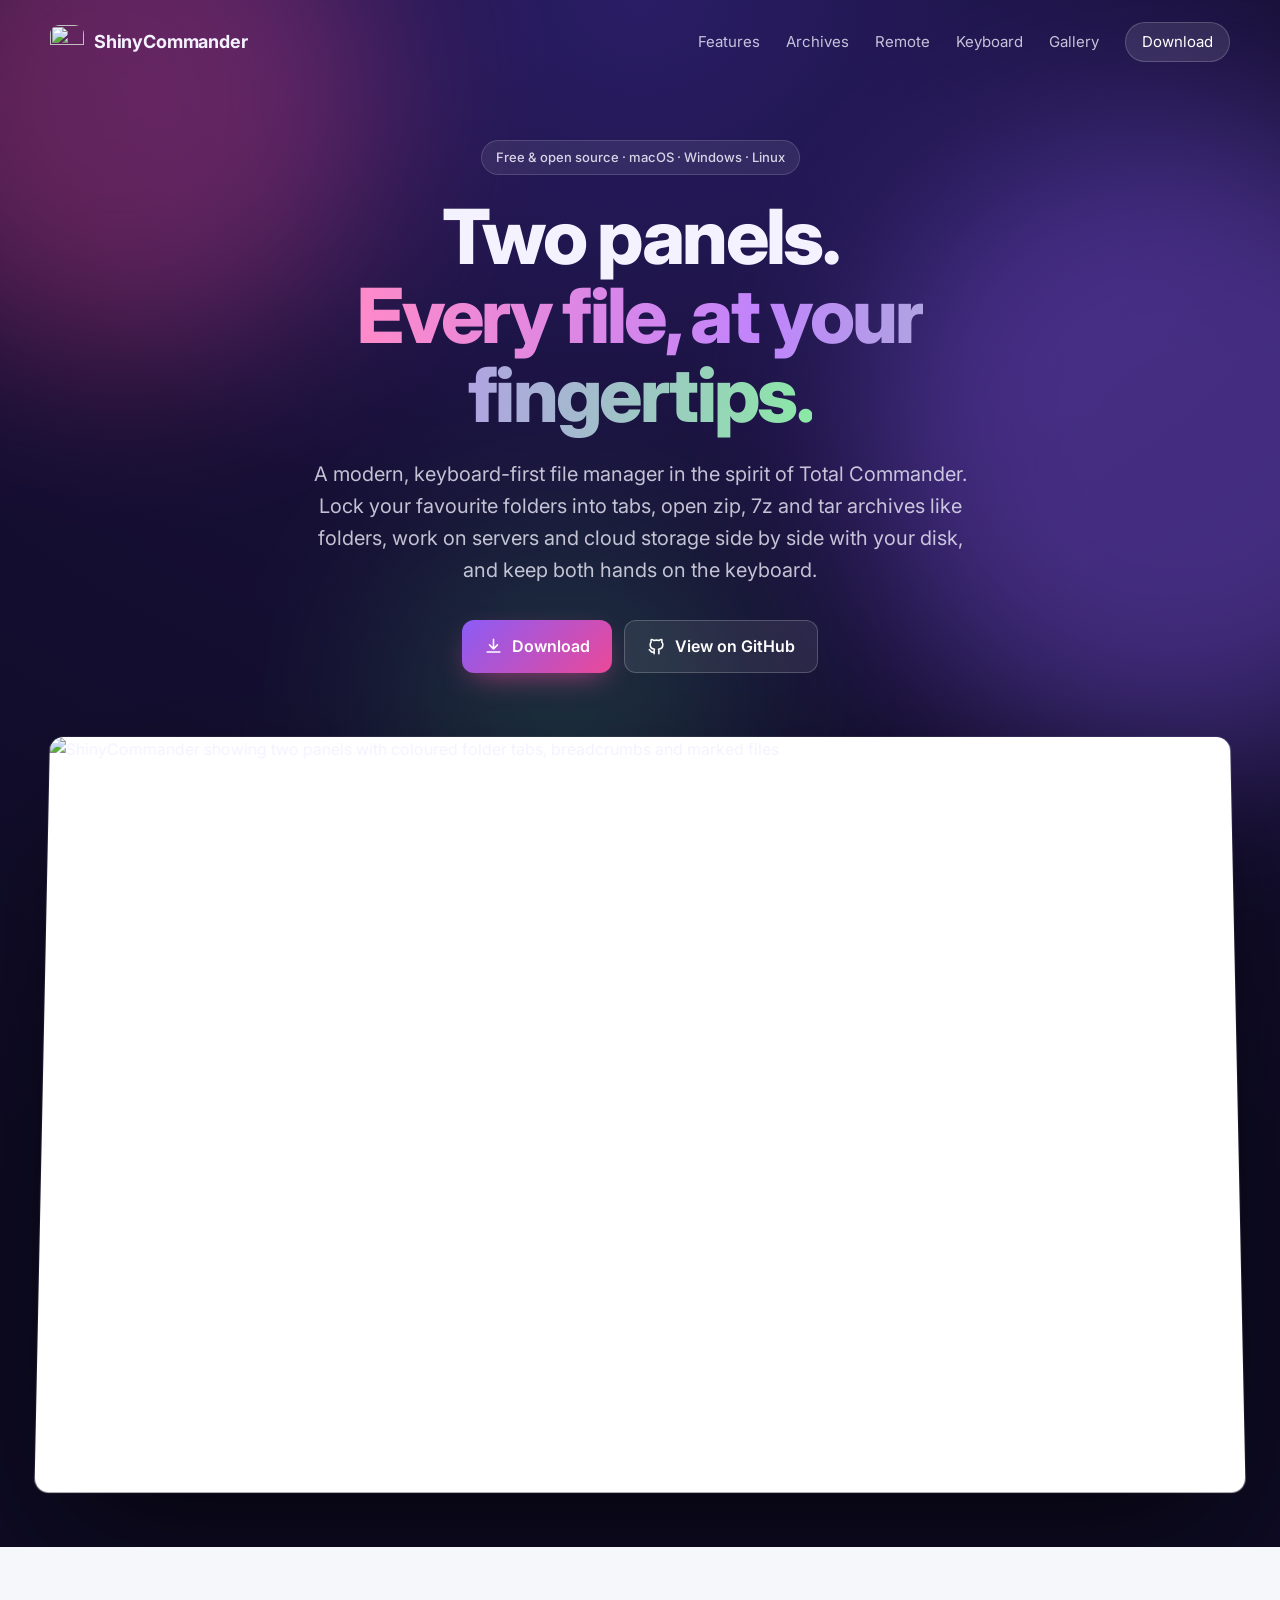
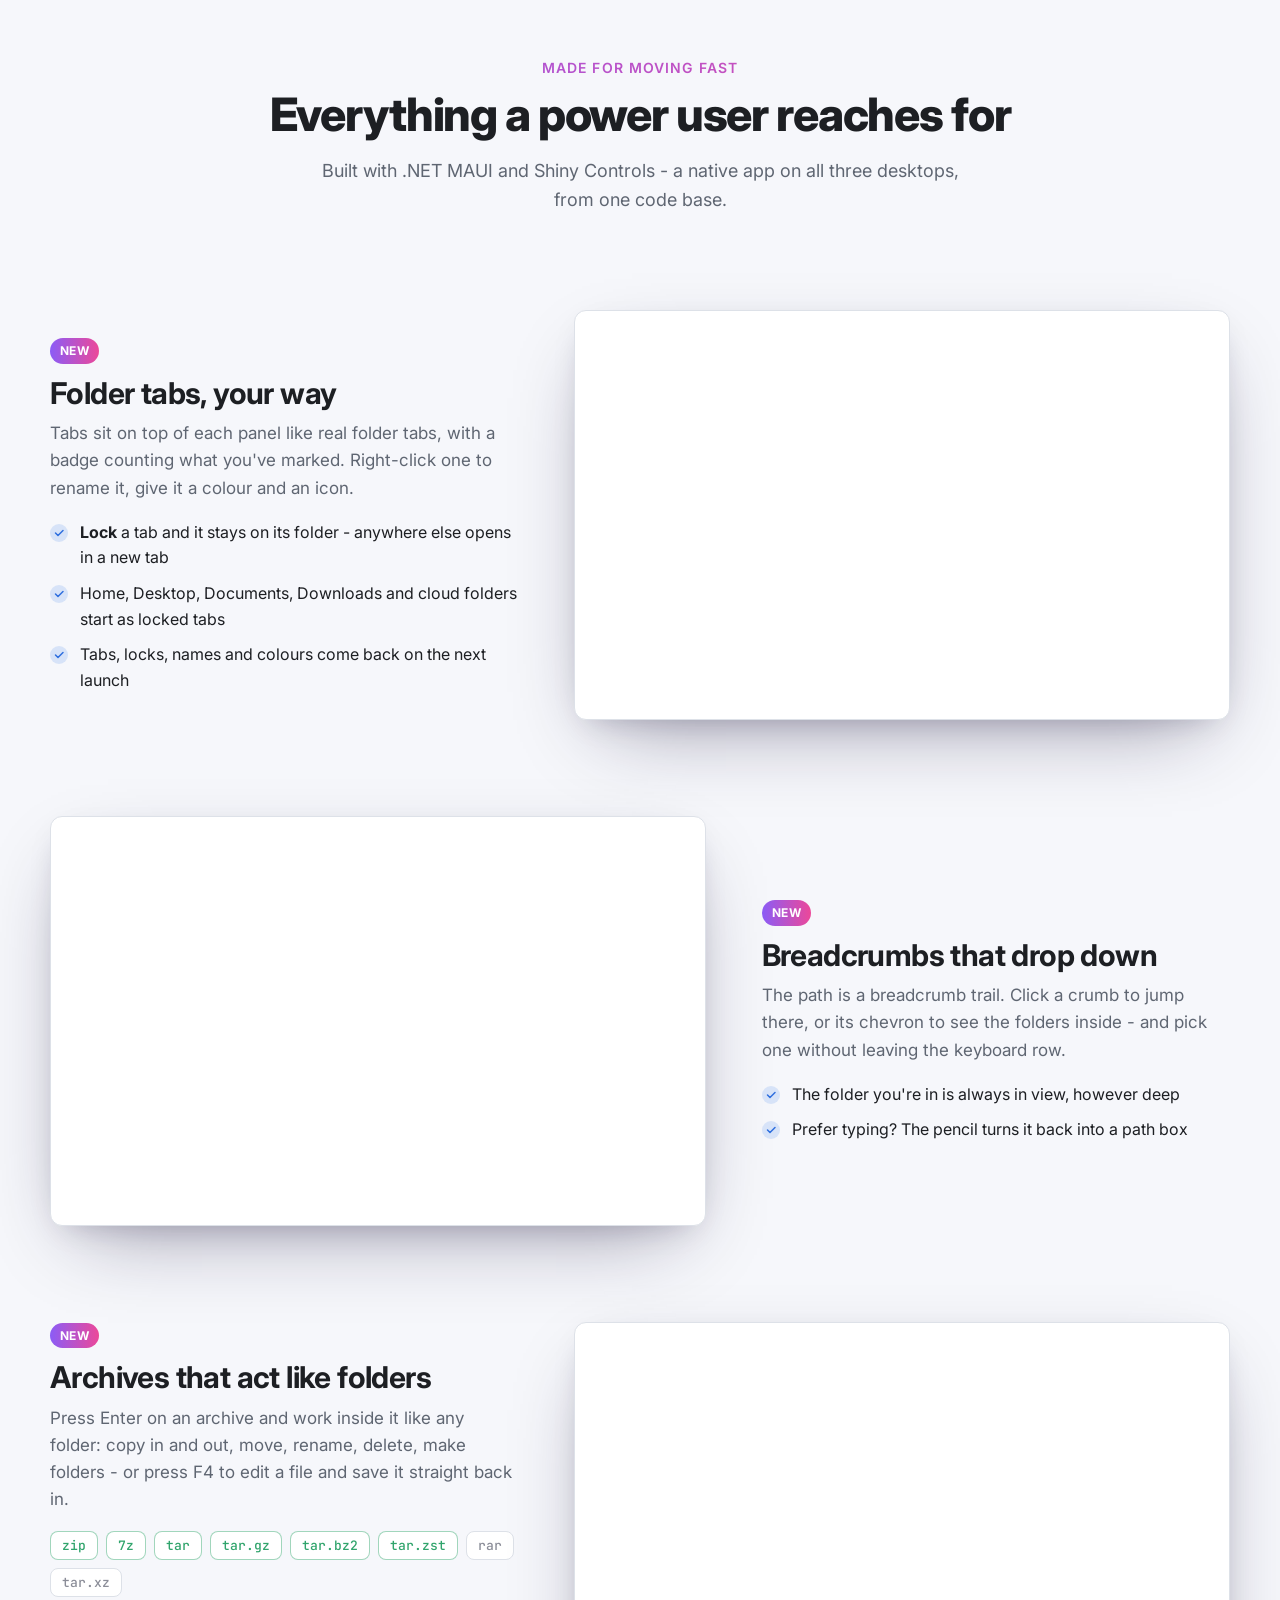
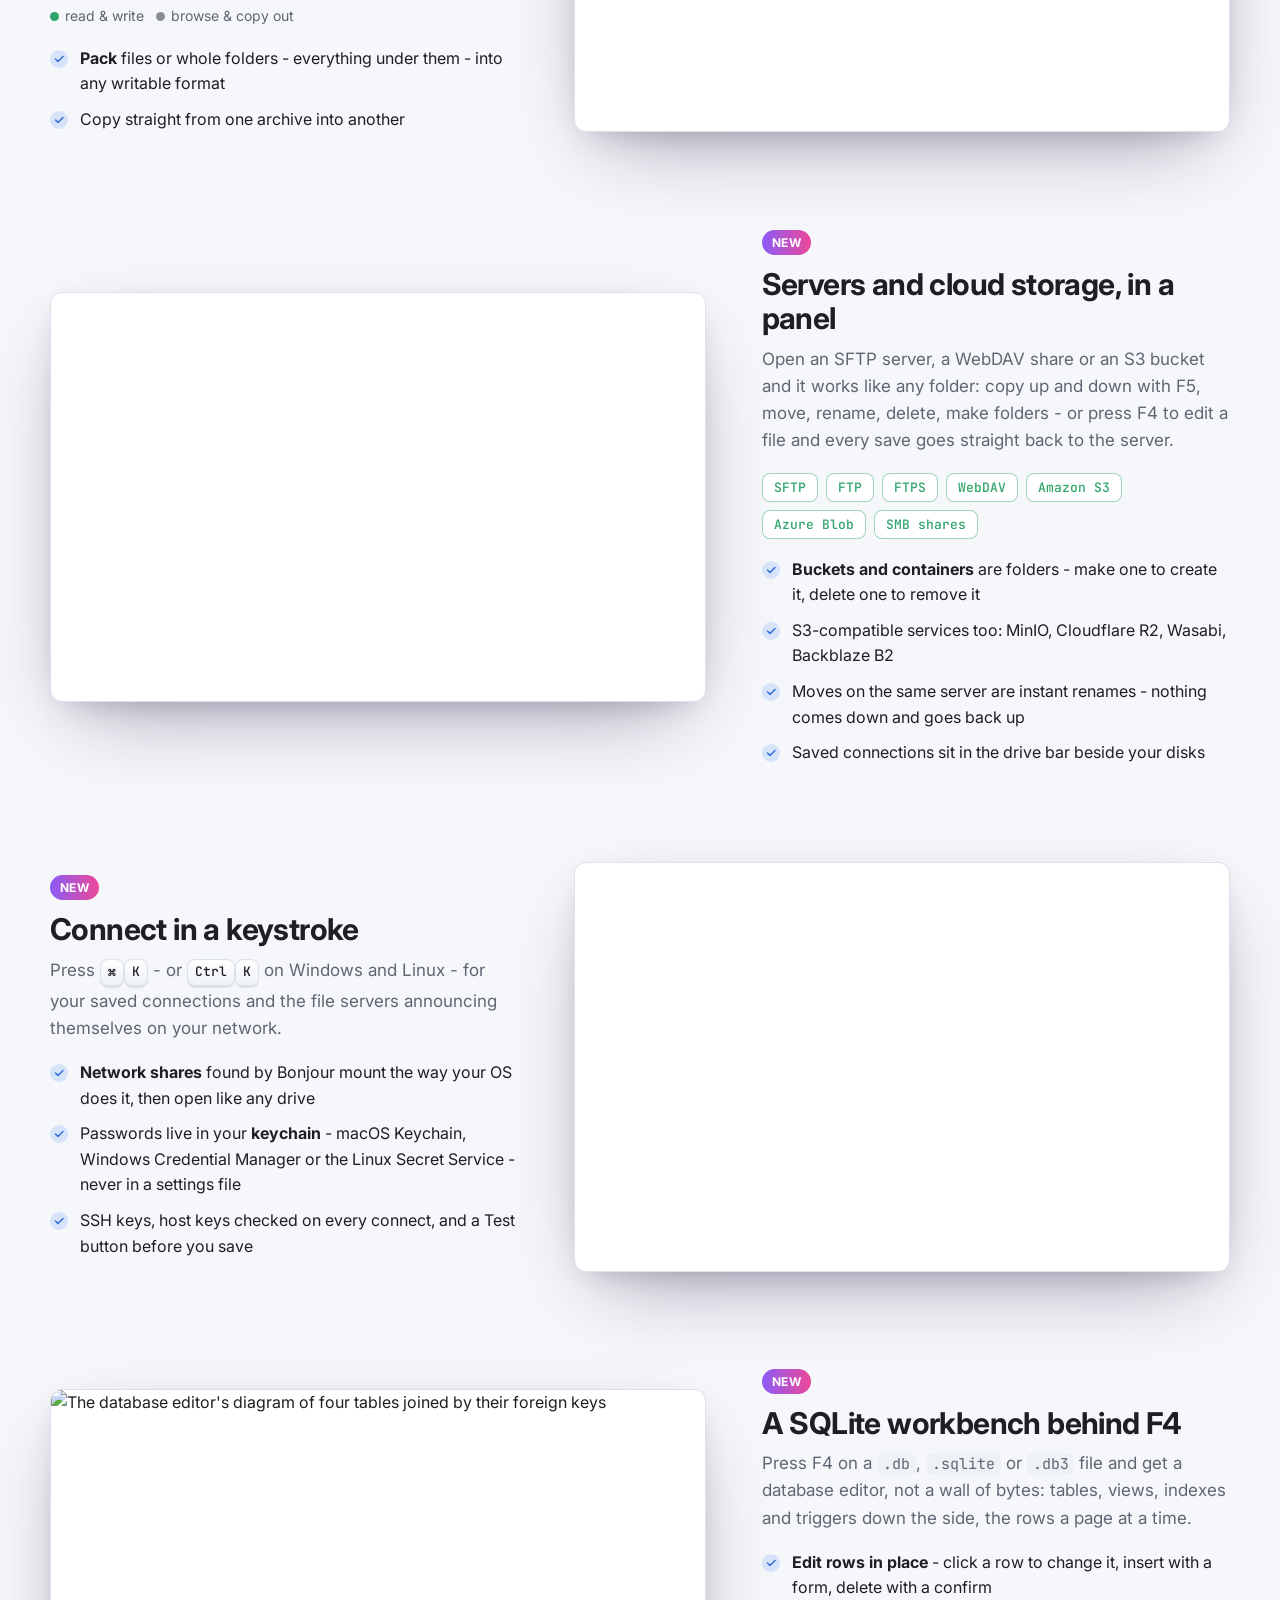
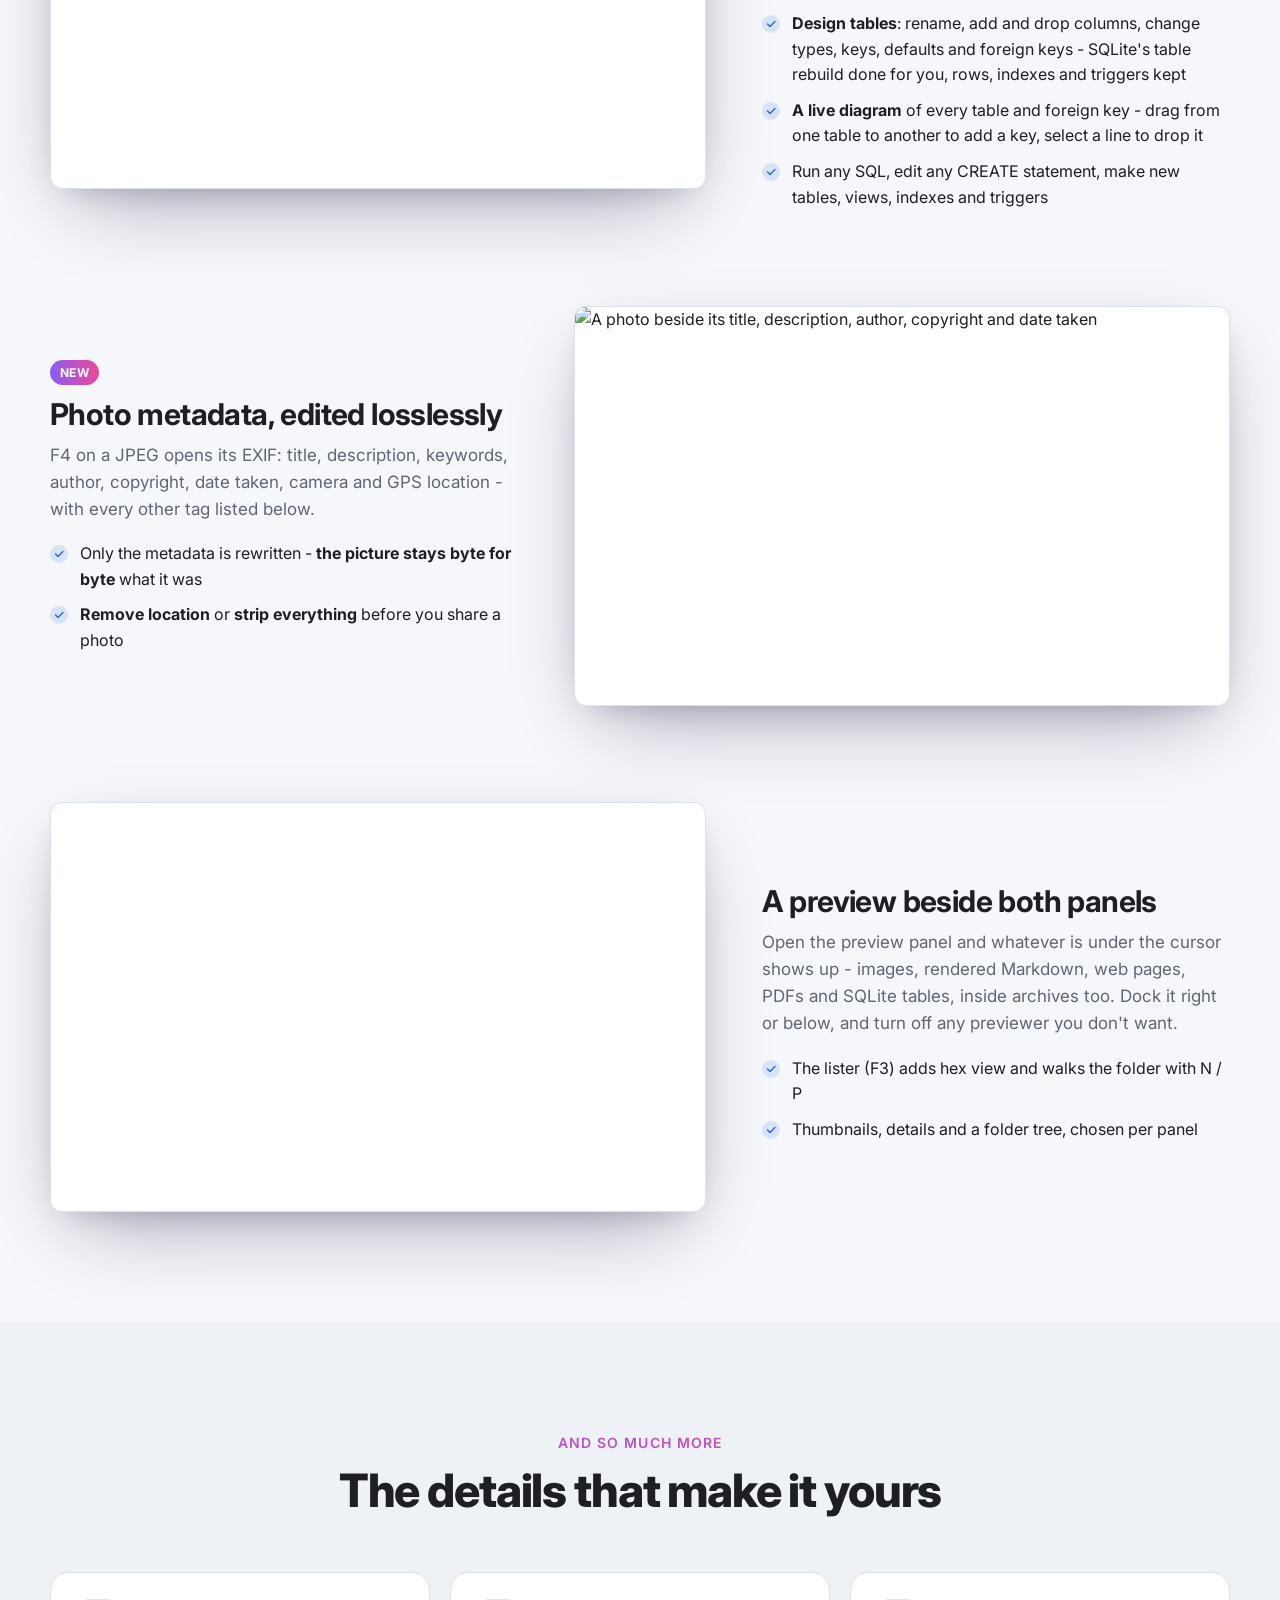
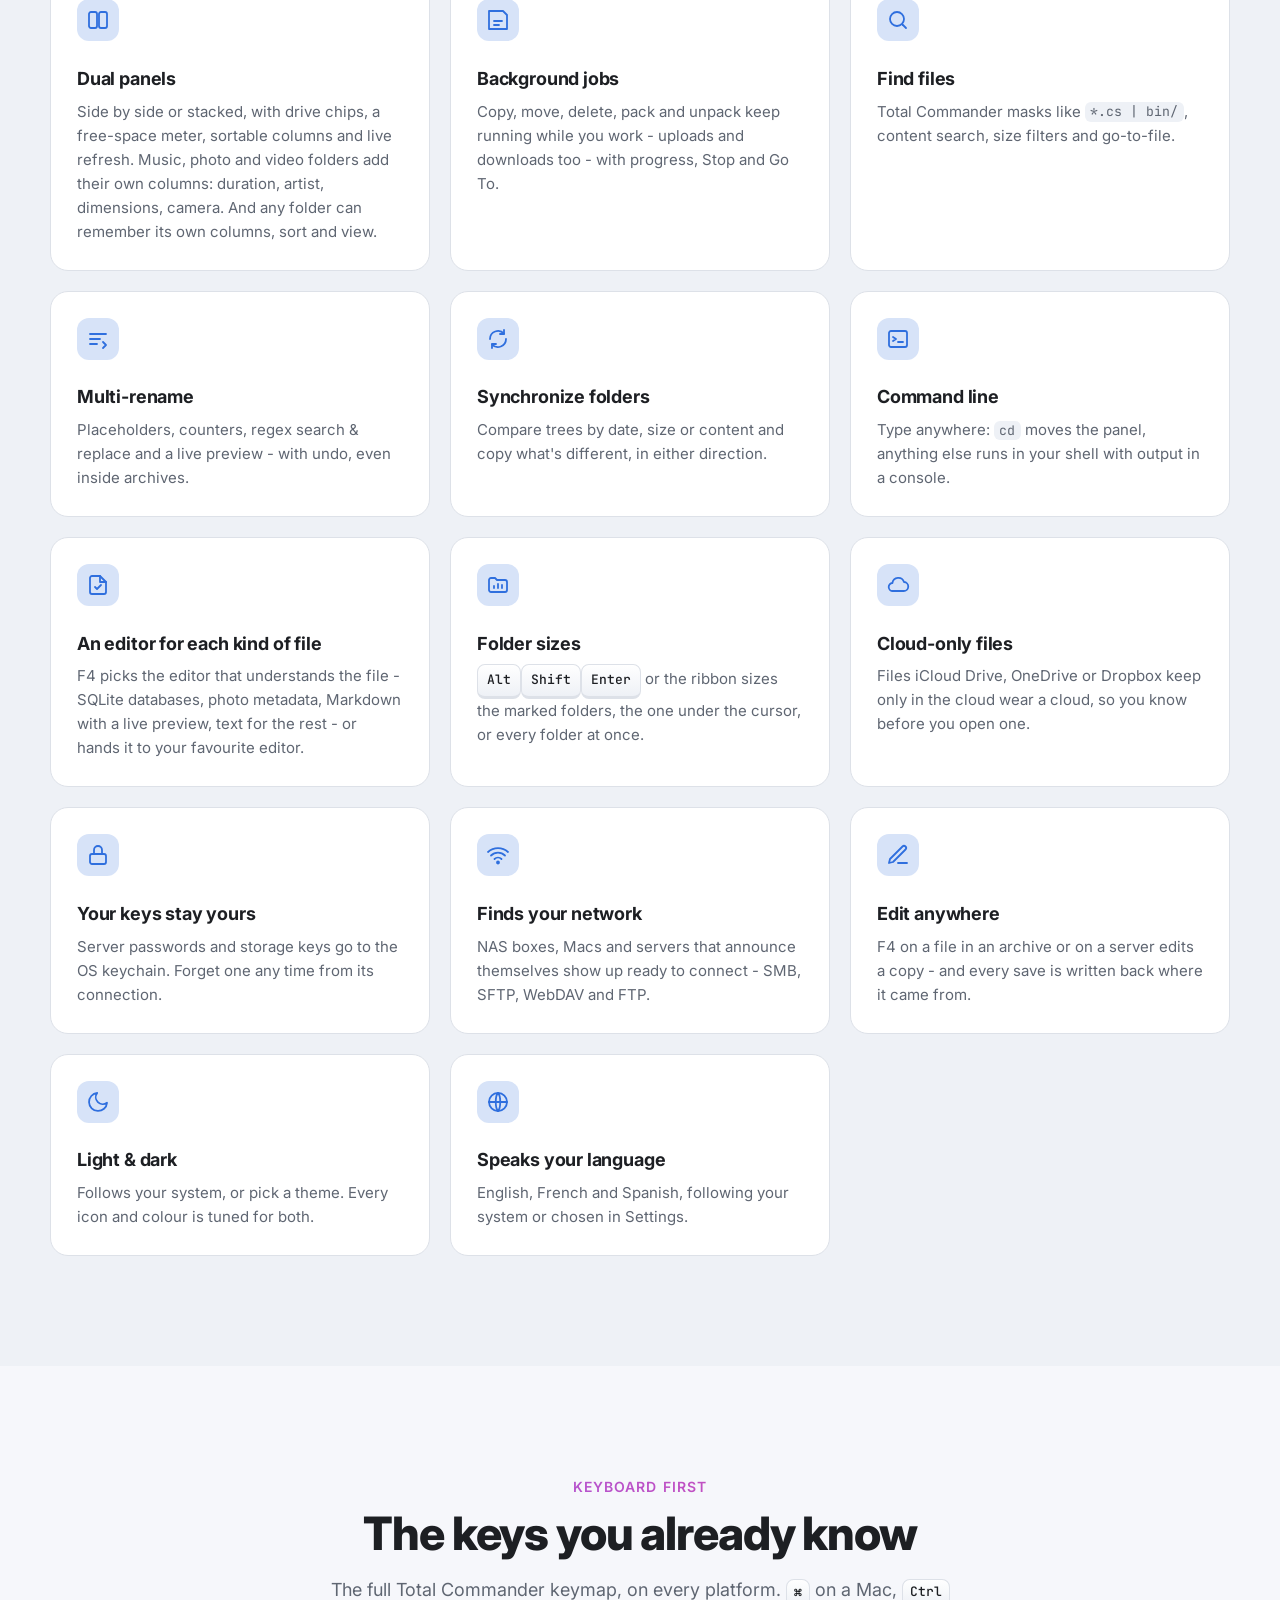
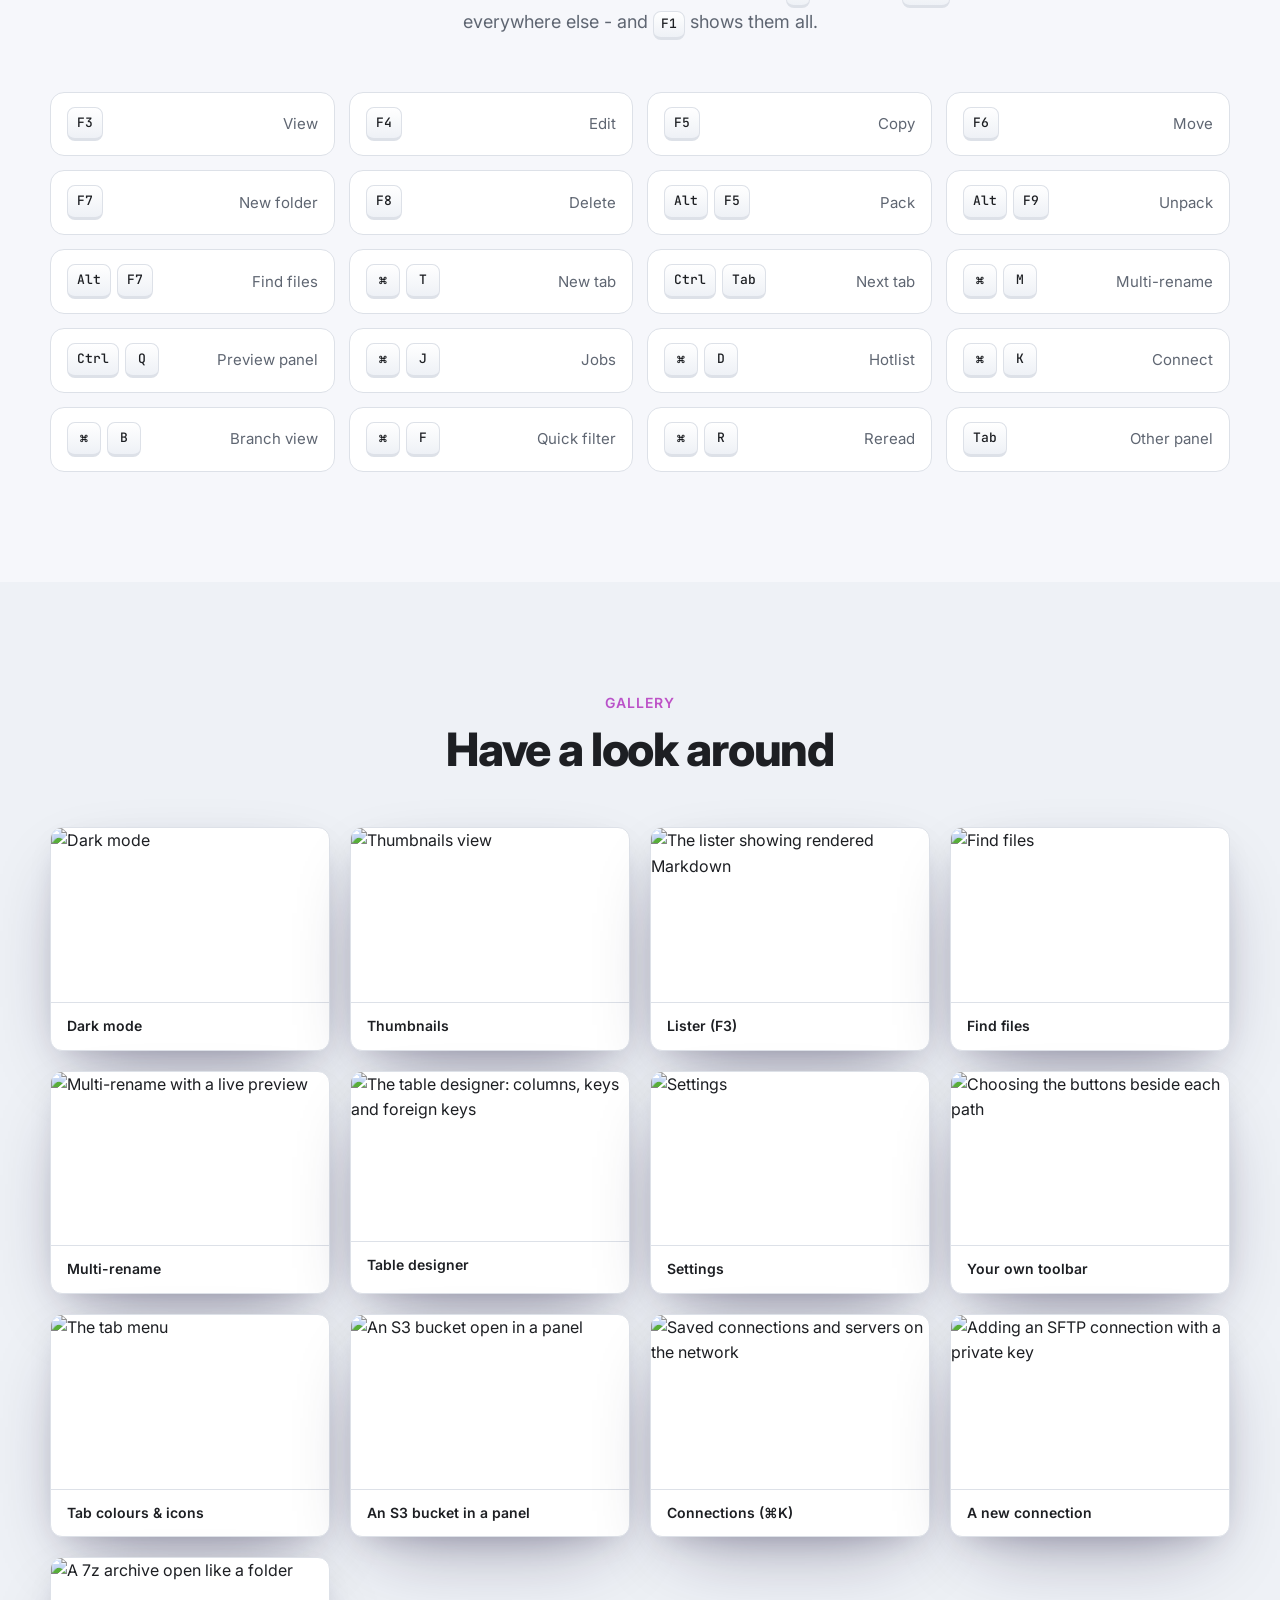
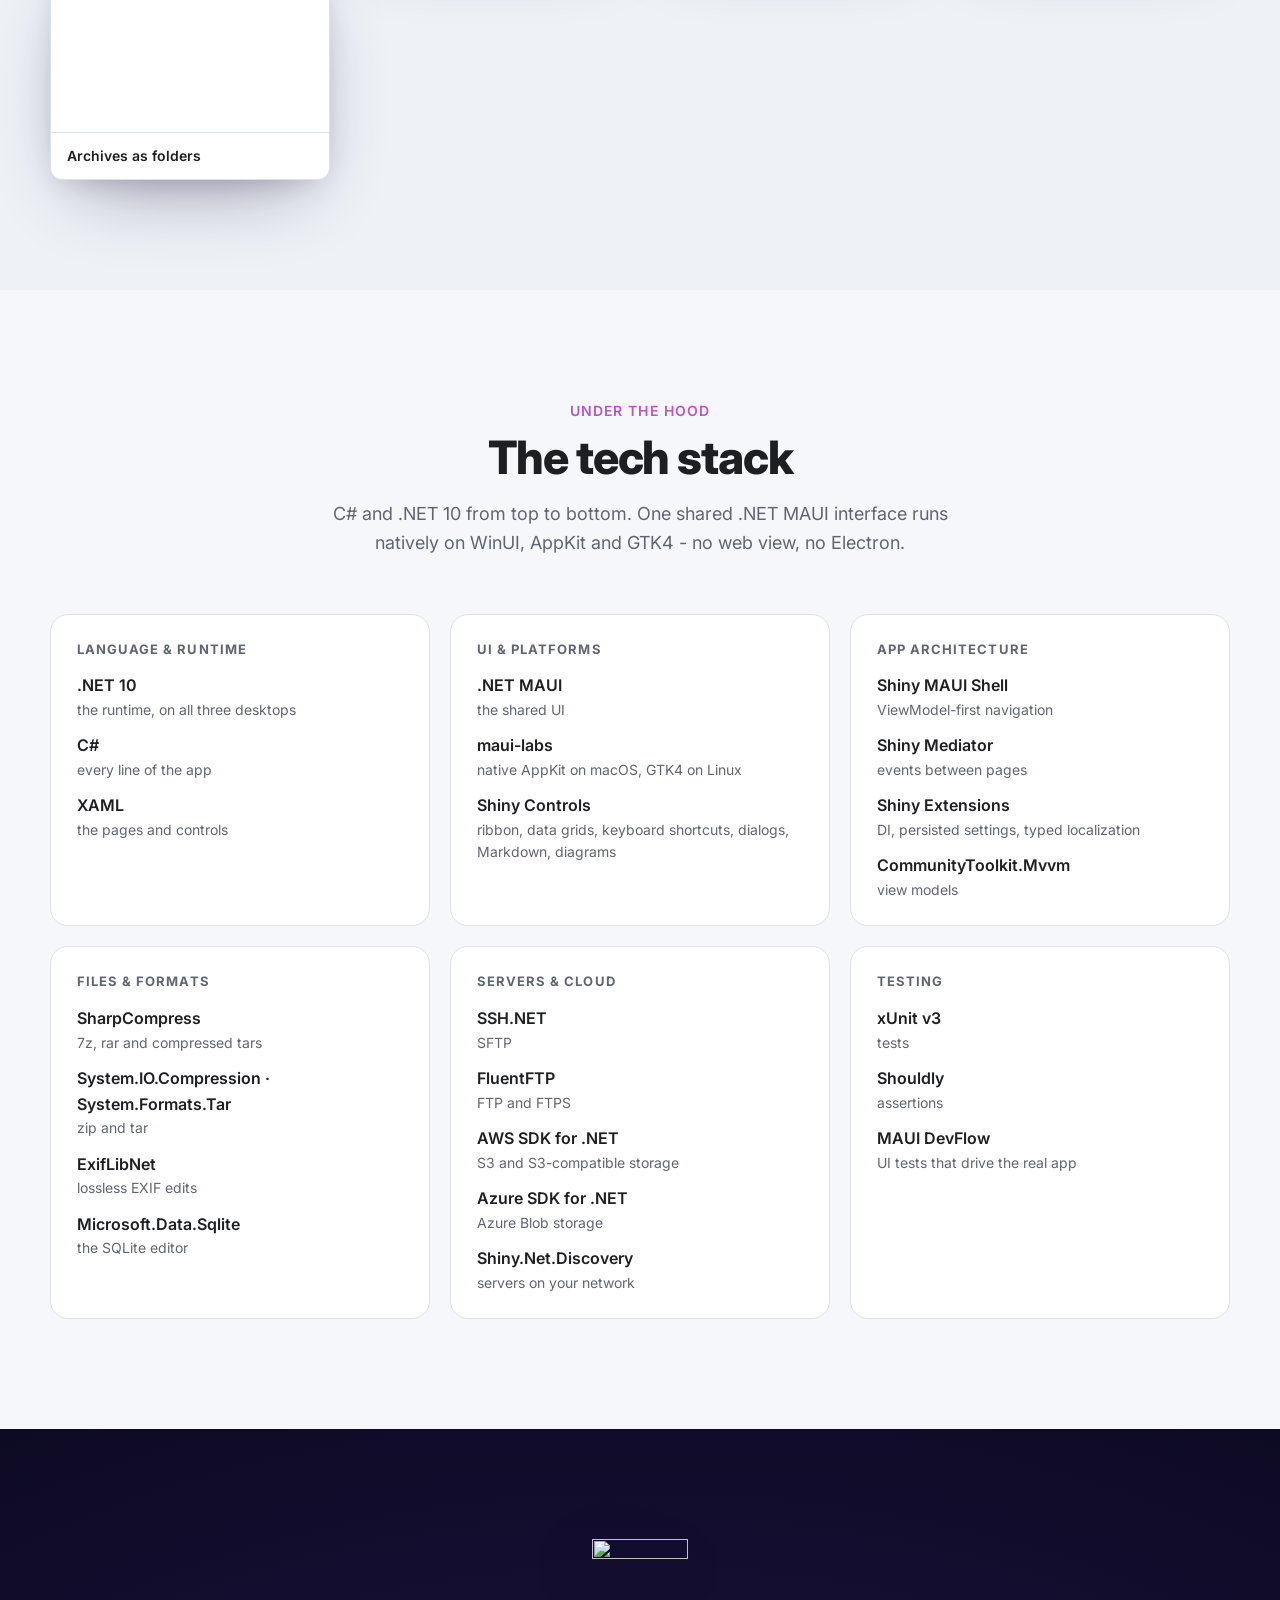
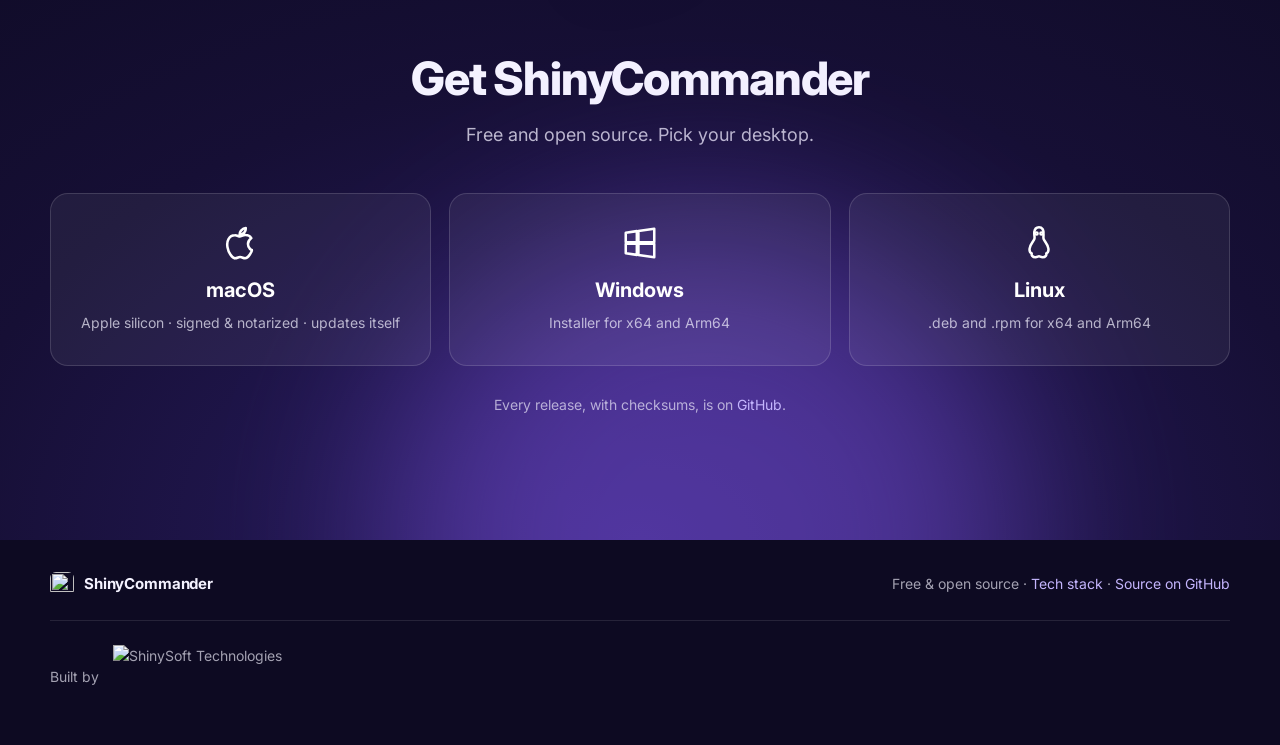
==== commit 70c49889: "Add folder setups and media/Office previews Remember per-folder columns, sort and view mode with opt" ====
--- a/website/index.html
+++ b/website/index.html
@@ -210,7 +210,7 @@
                 <div class="card">
                     <svg viewBox="0 0 24 24"><rect x="3" y="4" width="8" height="16" rx="2"/><rect x="13" y="4" width="8" height="16" rx="2"/></svg>
                     <h4>Dual panels</h4>
-                    <p>Side by side or stacked, with drive chips, a free-space meter, sortable columns and live refresh. Music, photo and video folders add their own columns: duration, artist, dimensions, camera.</p>
+                    <p>Side by side or stacked, with drive chips, a free-space meter, sortable columns and live refresh. Music, photo and video folders add their own columns: duration, artist, dimensions, camera. And any folder can remember its own columns, sort and view.</p>
                 </div>
                 <div class="card">
                     <svg viewBox="0 0 24 24"><path d="M7 3h10l4 4v14H3V3h4z"/><path d="M8 13h8M8 17h5"/></svg>
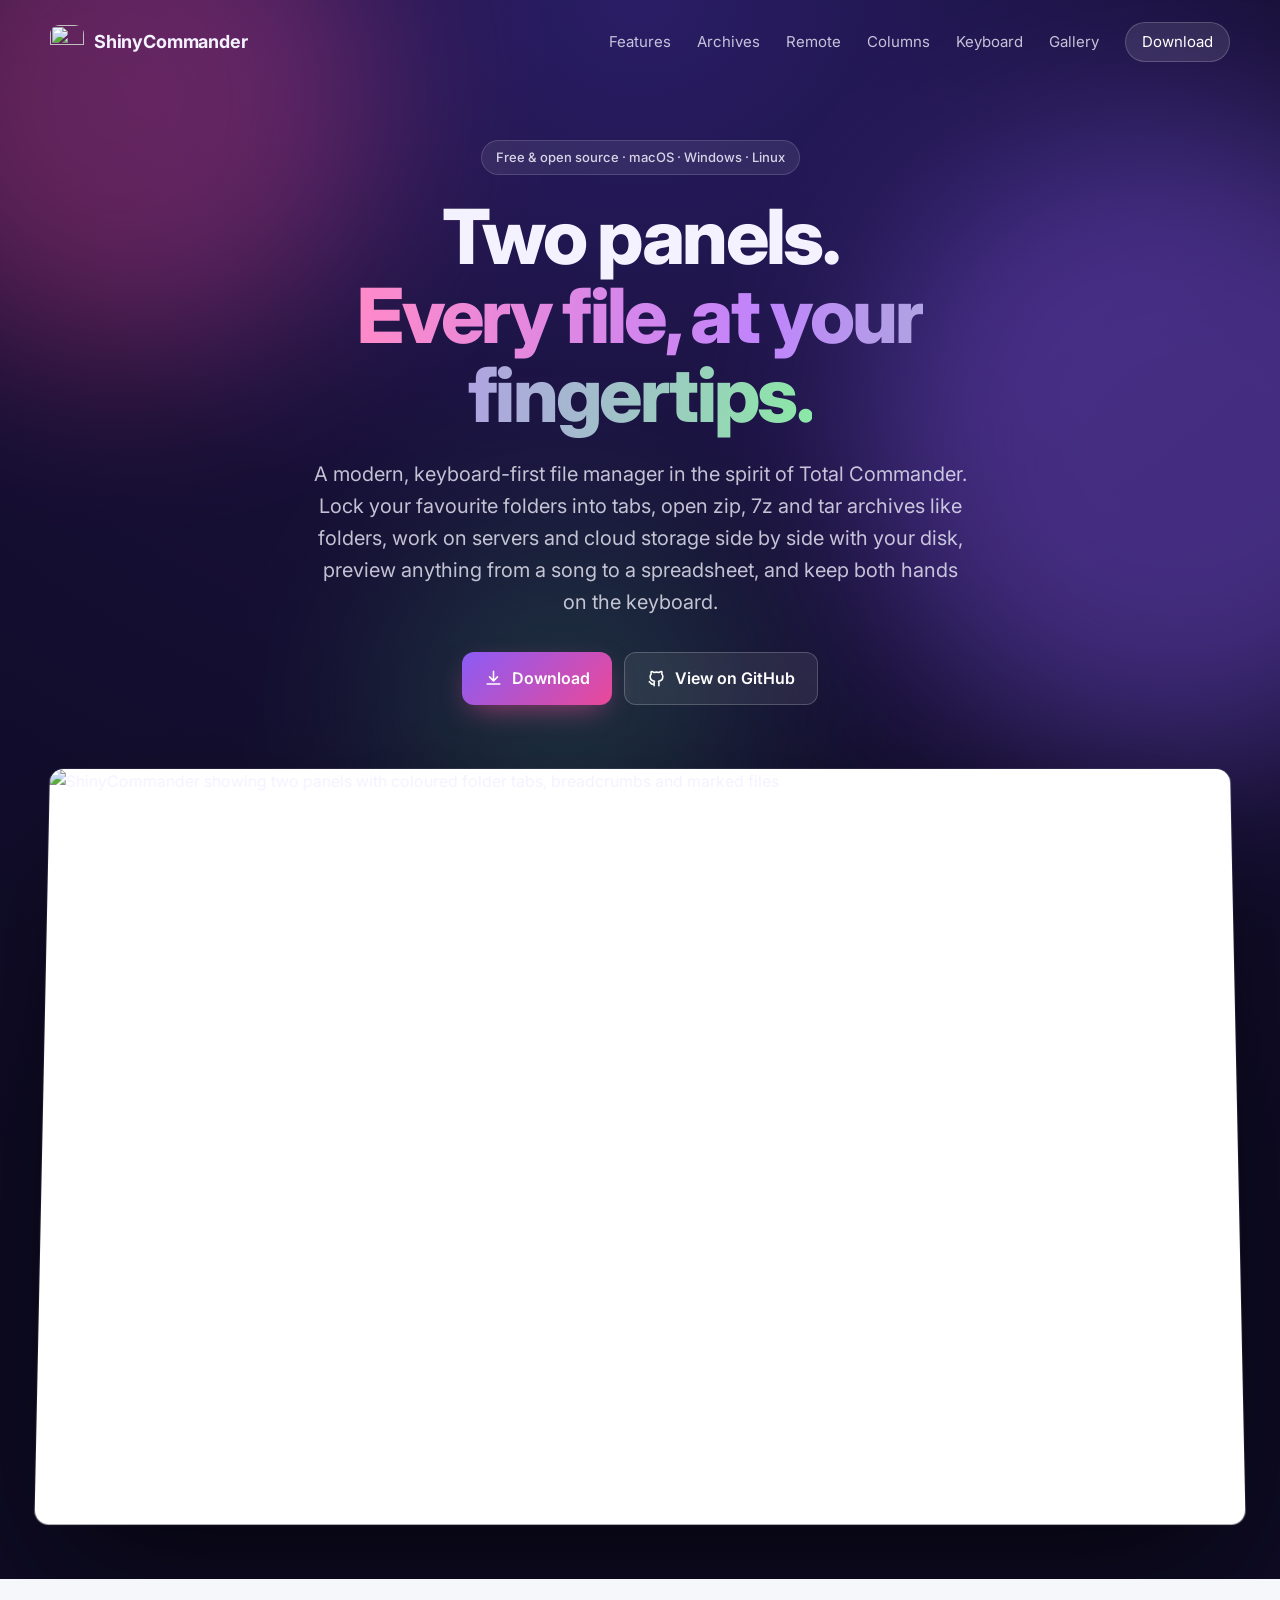
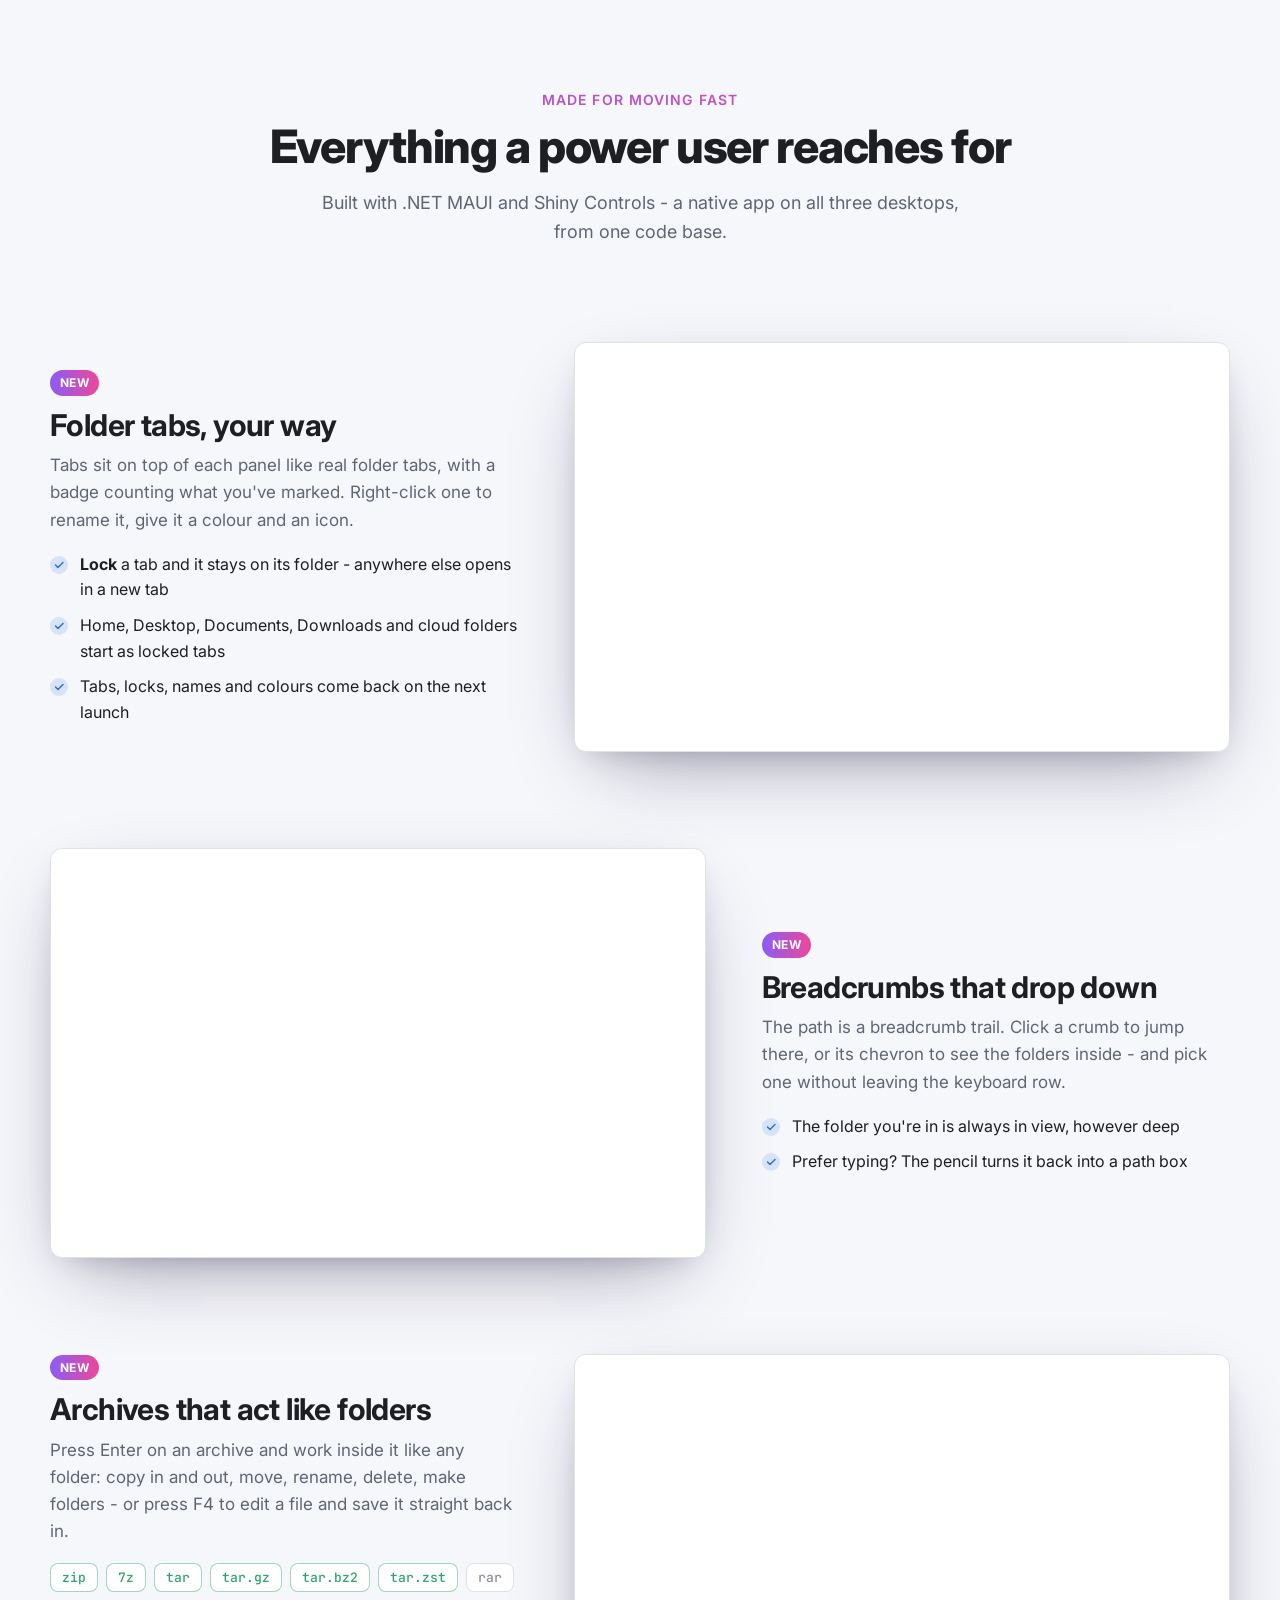
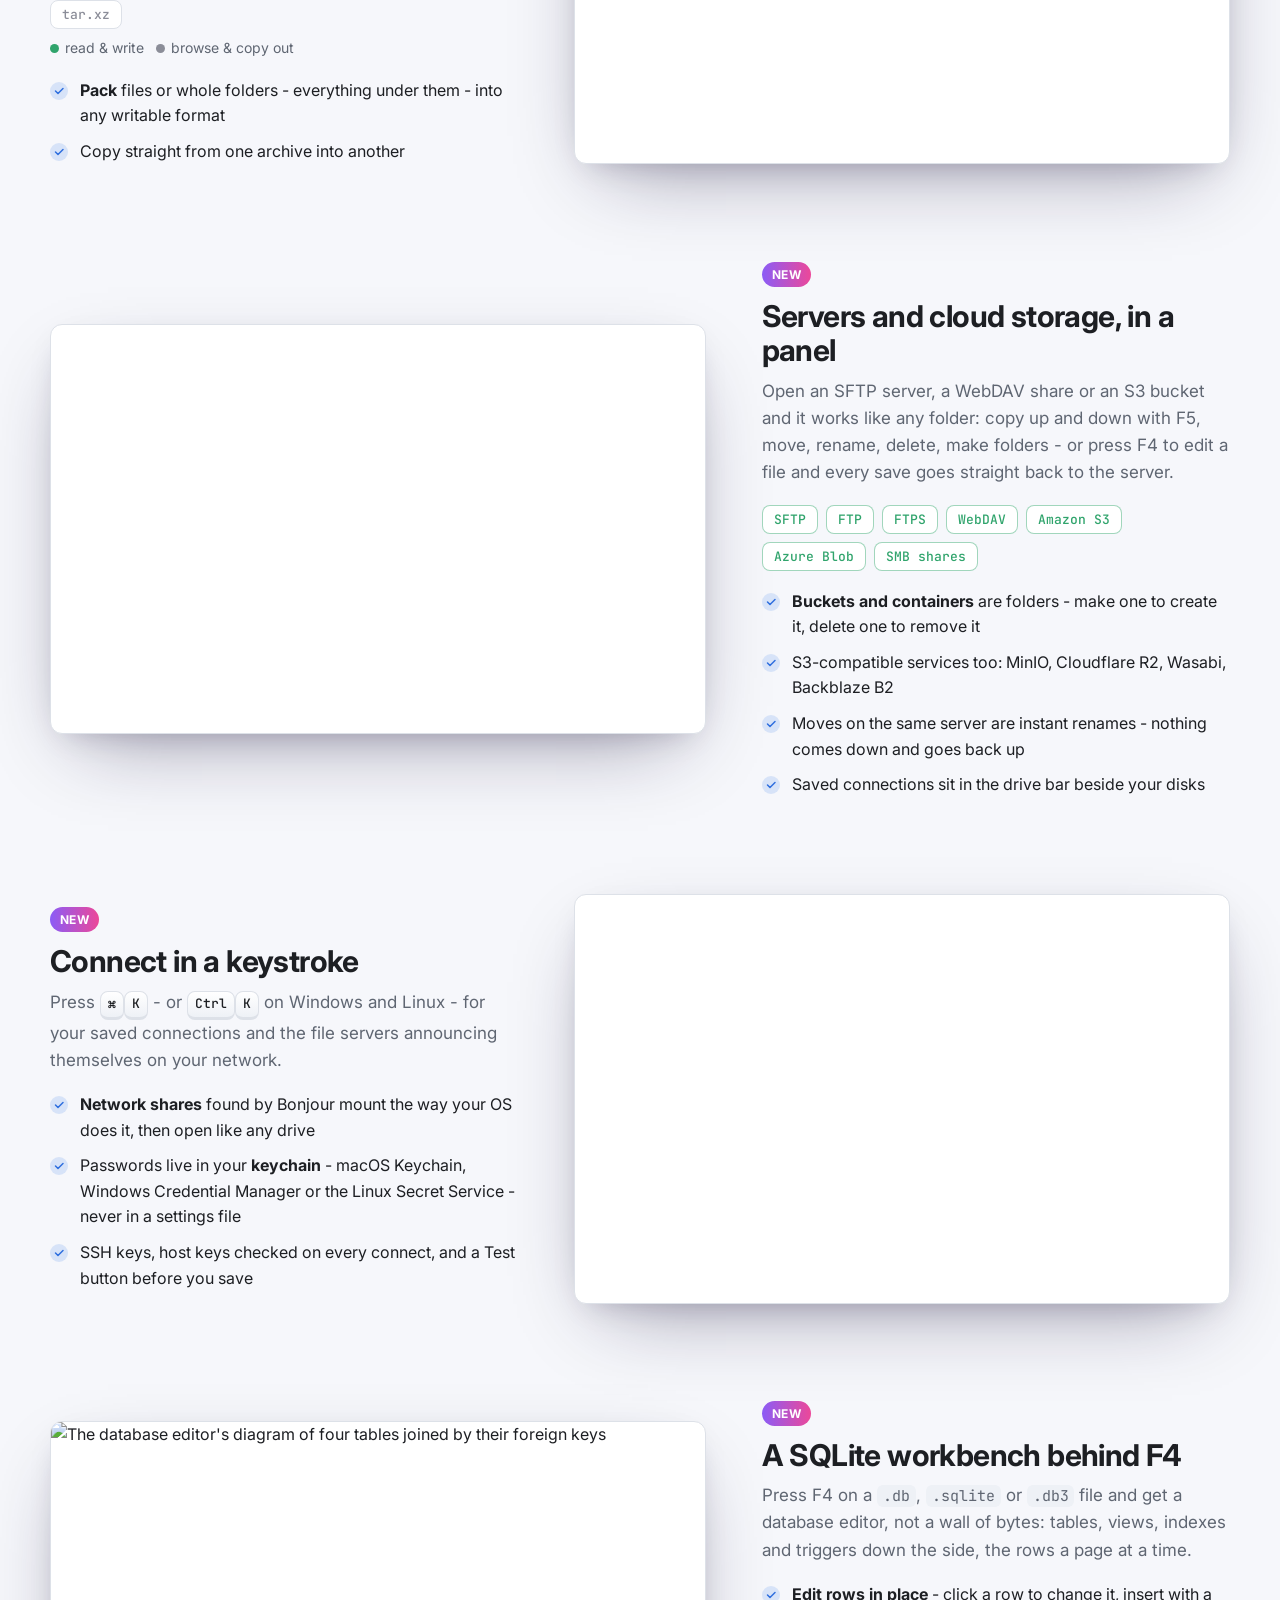
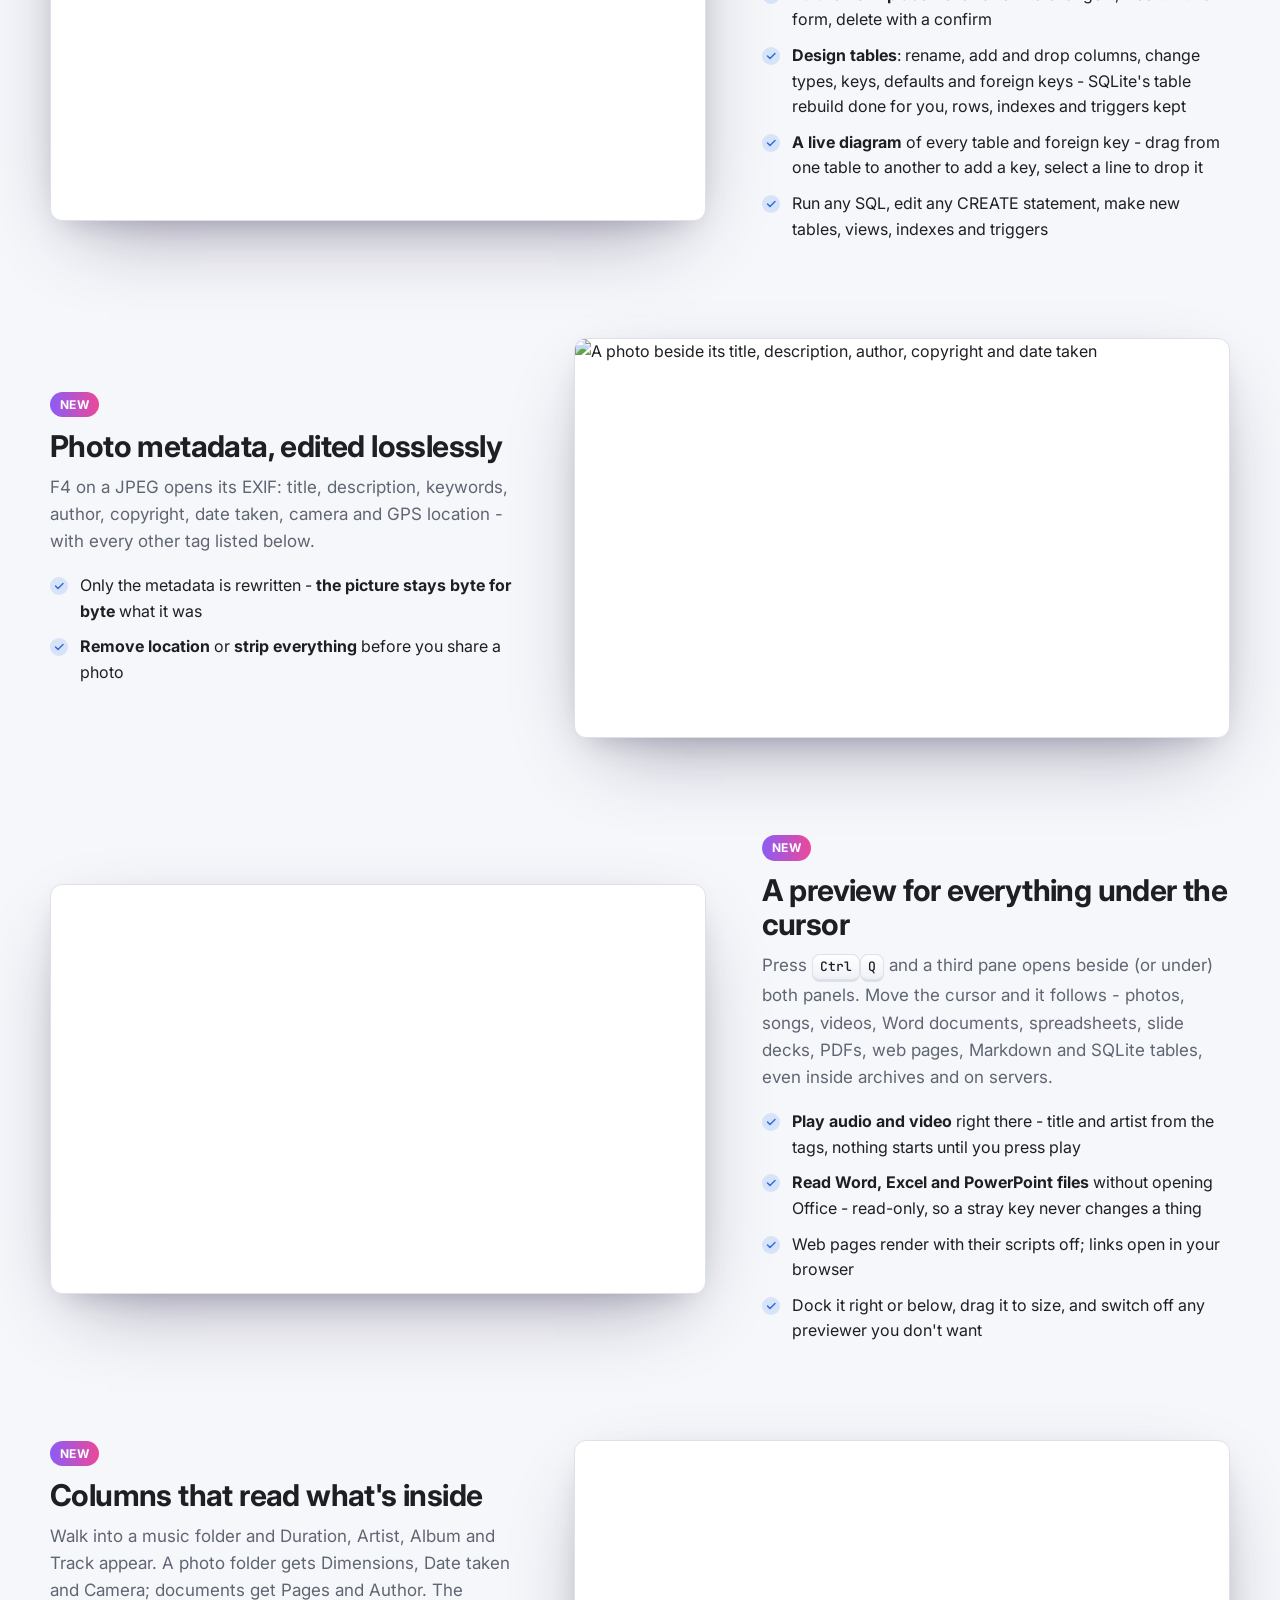
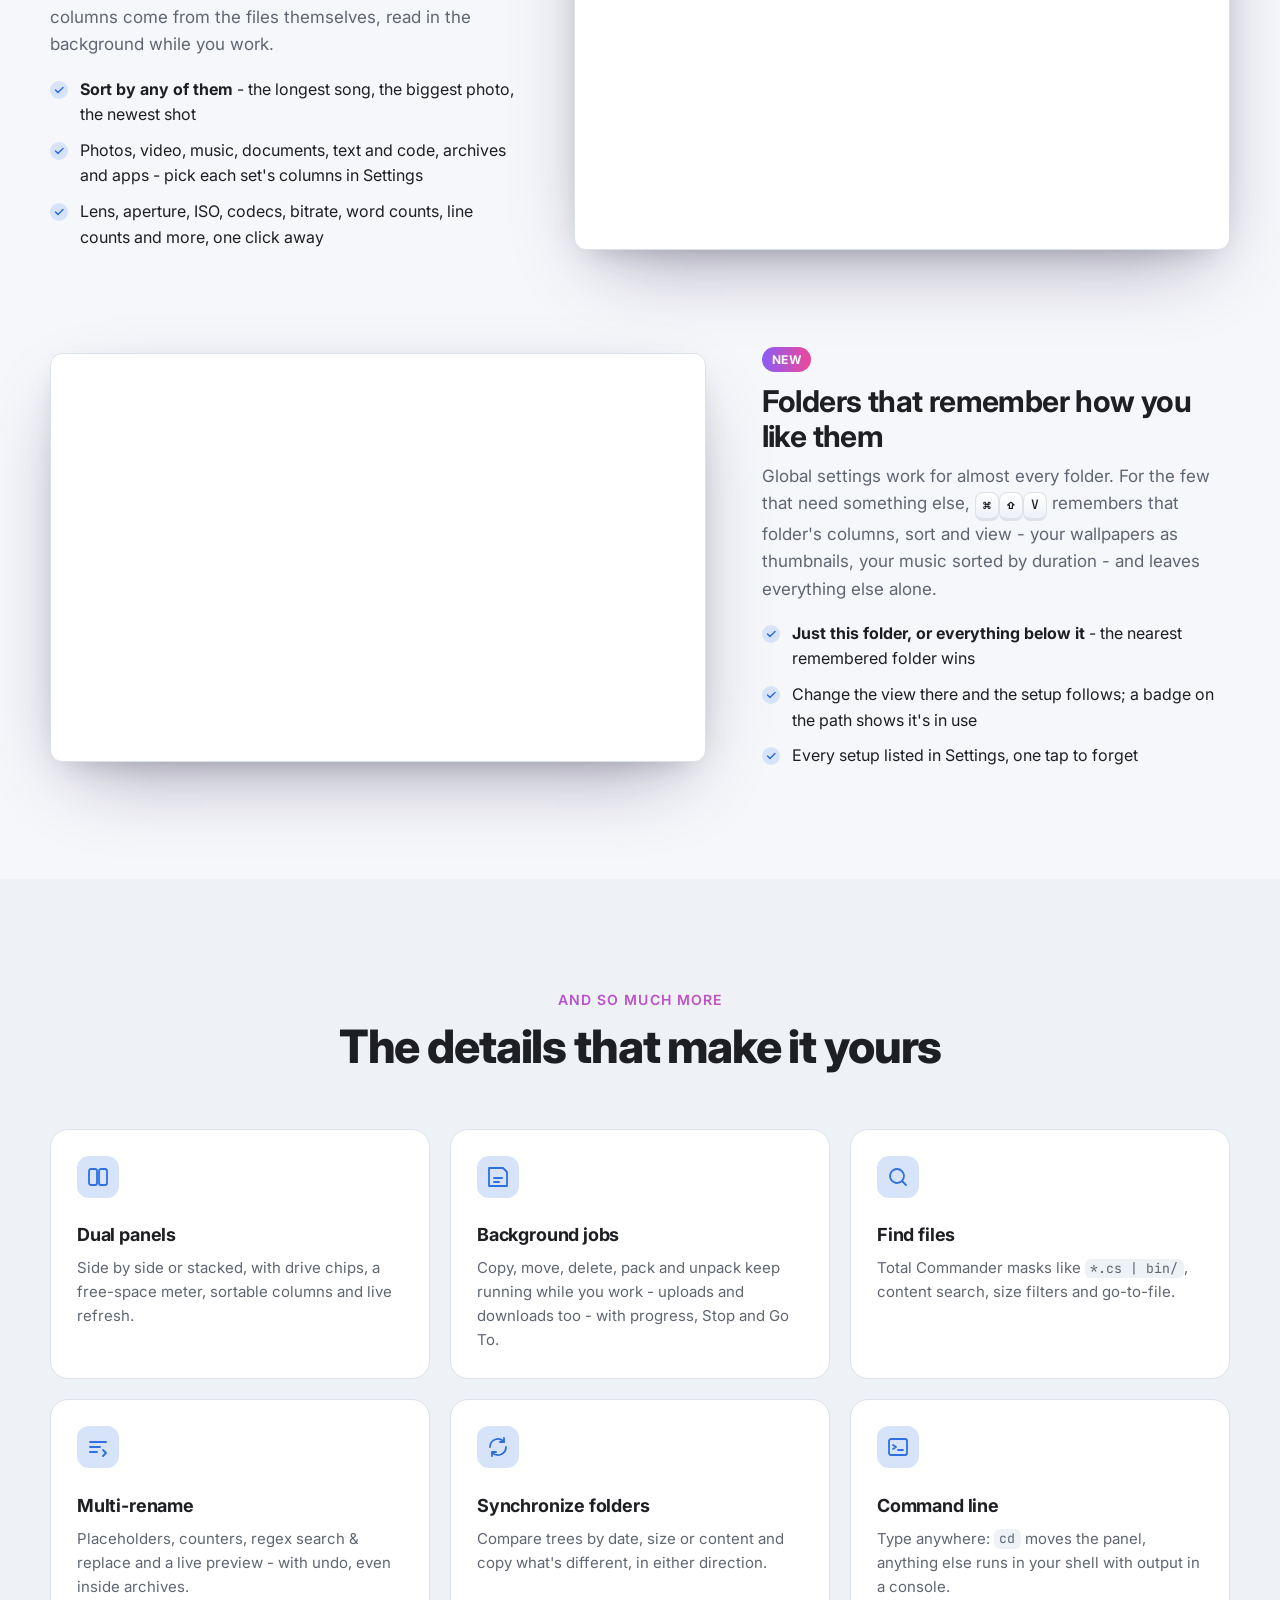
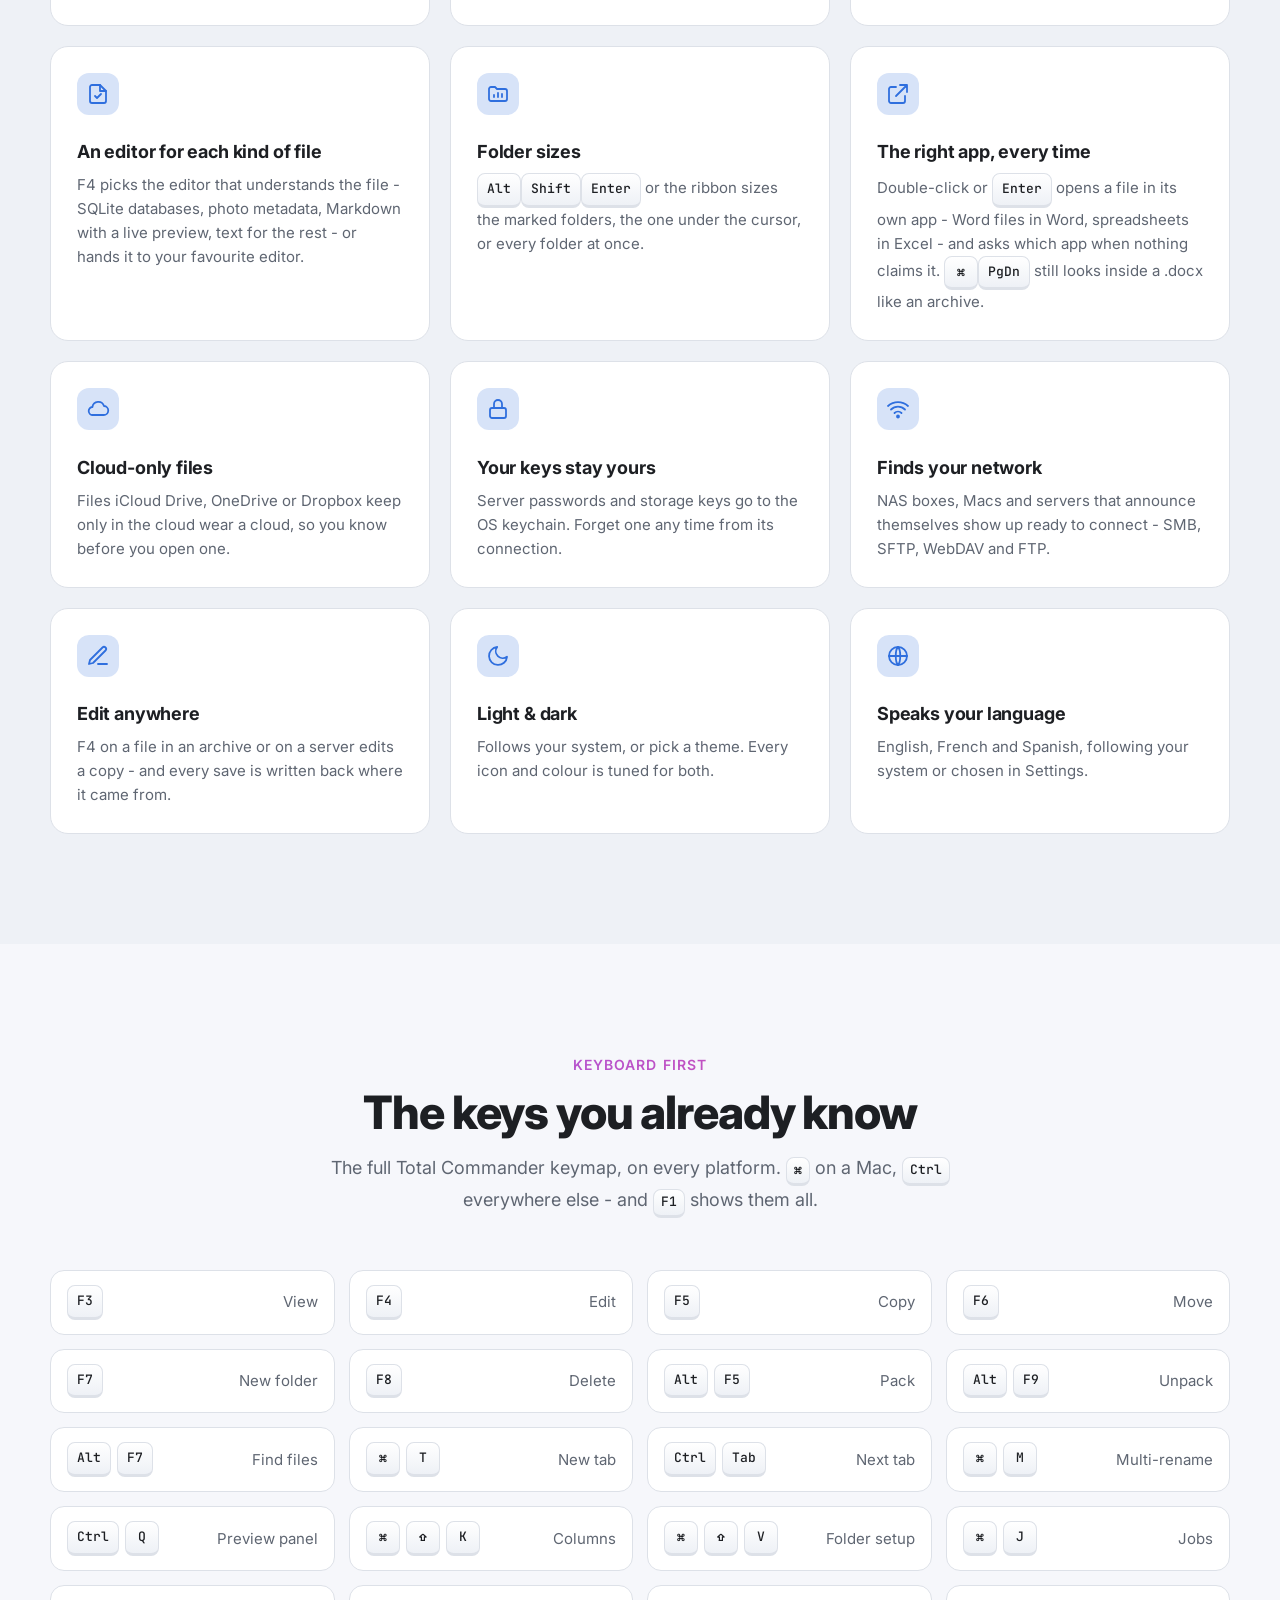
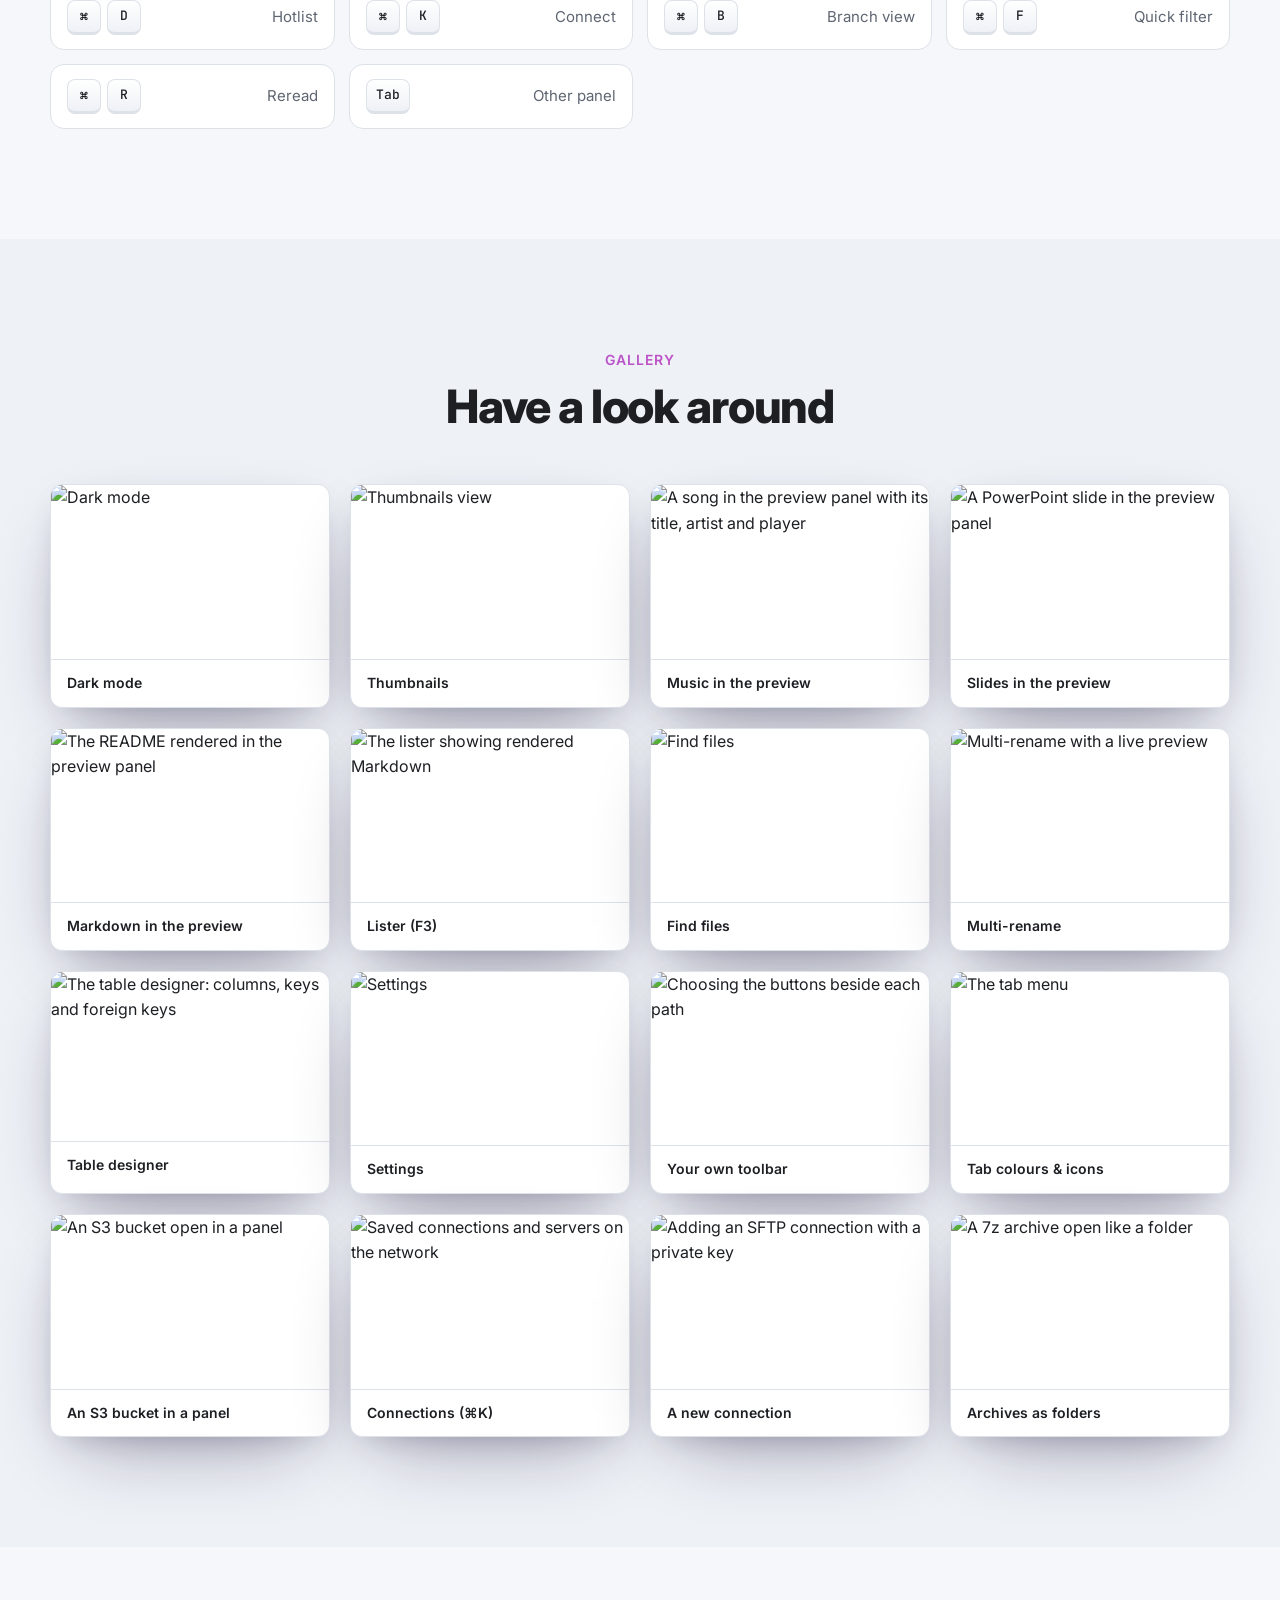
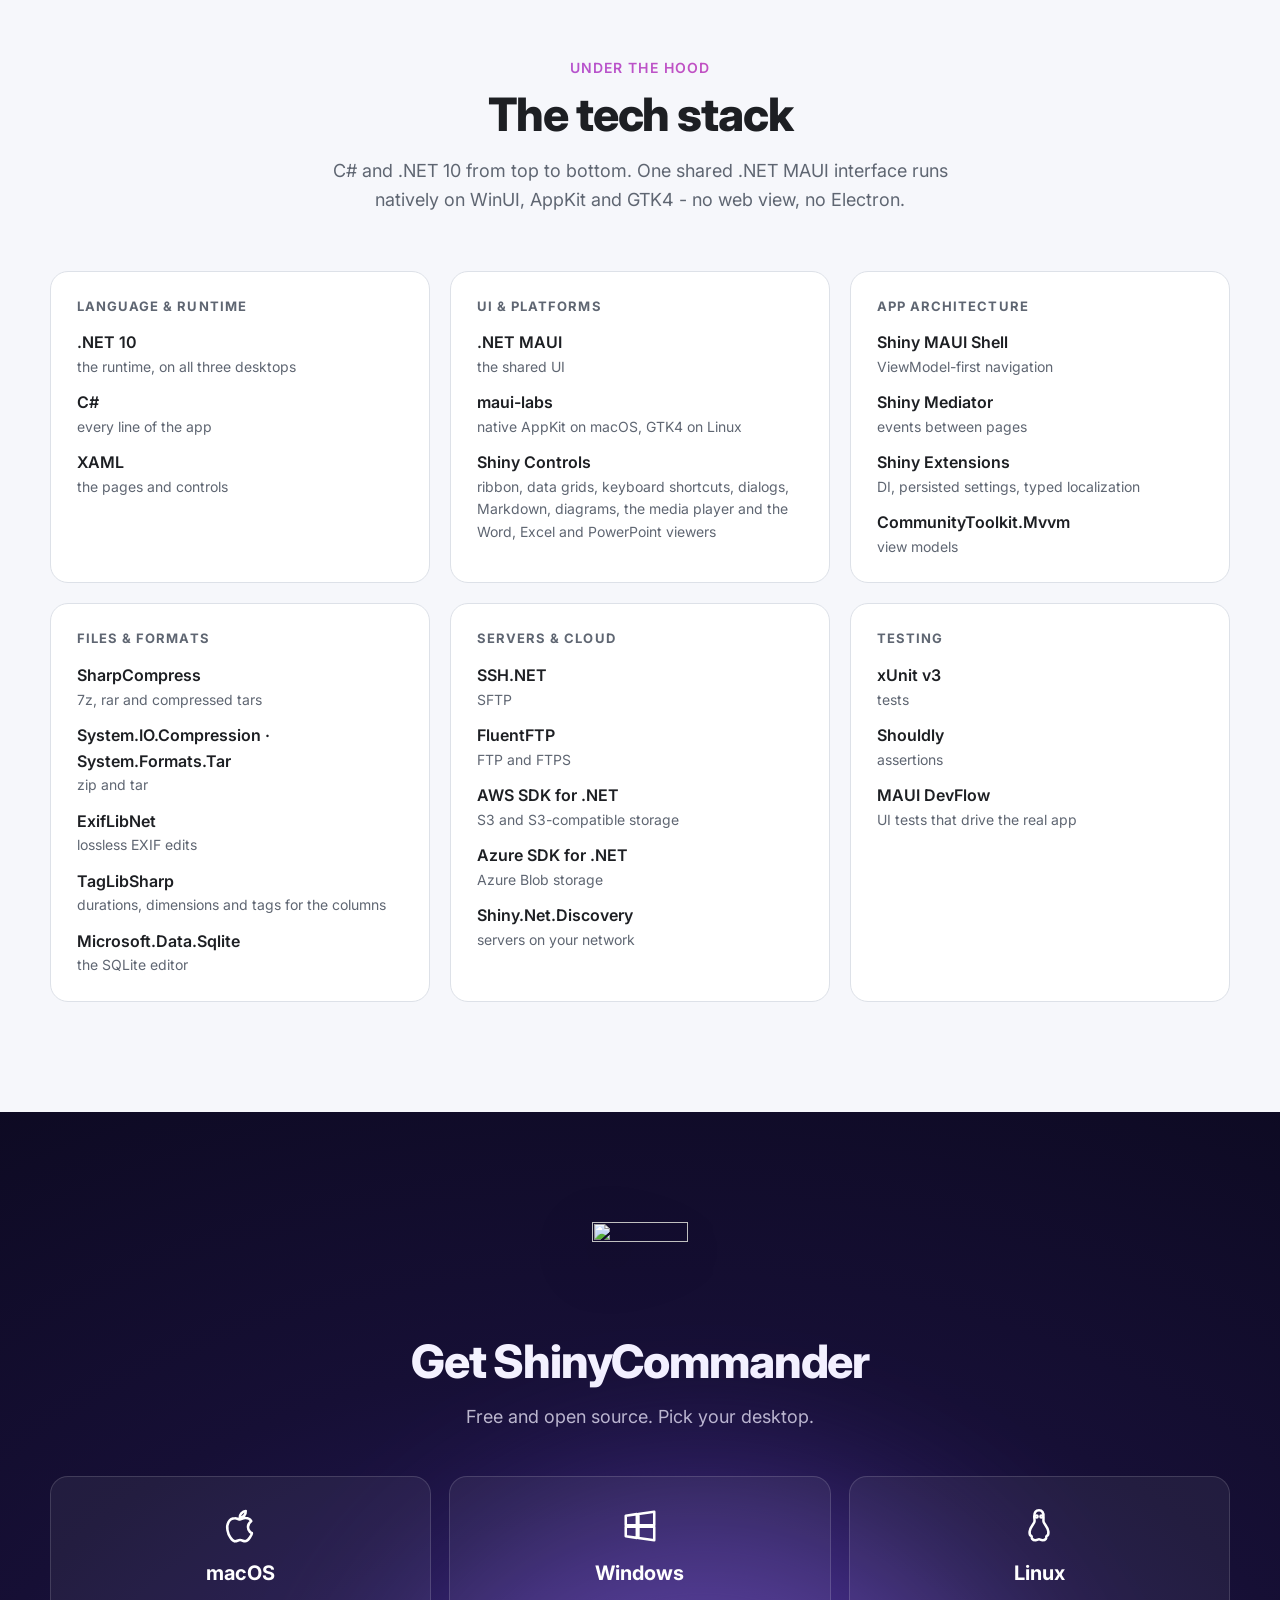
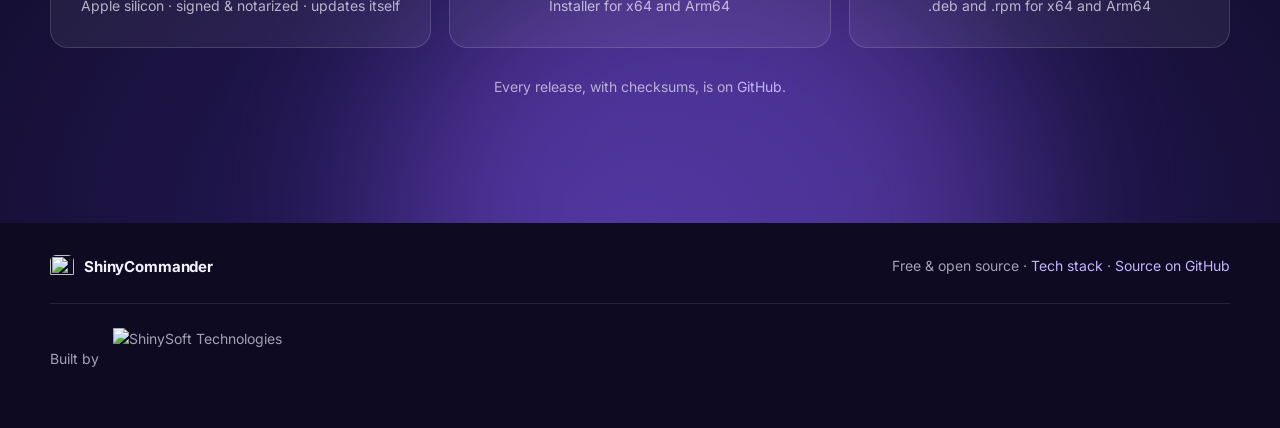
==== commit 15411ba3: "Open files in front through NSWorkspace; website and screenshots for previews, columns and folder se" ====
--- a/website/index.html
+++ b/website/index.html
@@ -4,7 +4,7 @@
     <meta charset="utf-8">
     <meta name="viewport" content="width=device-width, initial-scale=1">
     <title>ShinyCommander — the dual-pane file manager</title>
-    <meta name="description" content="A keyboard-first, dual-pane file manager for macOS, Windows and Linux. Folder tabs you can lock, archives that work like folders, SFTP, FTP, WebDAV, S3 and Azure in a panel, and the full Total Commander keymap.">
+    <meta name="description" content="A keyboard-first, dual-pane file manager for macOS, Windows and Linux. Folder tabs you can lock, archives that work like folders, SFTP, FTP, WebDAV, S3 and Azure in a panel, previews of photos, music, video and Office files, columns that read what's inside a file, and the full Total Commander keymap.">
     <meta name="theme-color" content="#1a1440">
     <meta property="og:title" content="ShinyCommander — the dual-pane file manager">
     <meta property="og:description" content="Keyboard-first, dual-pane file management for macOS, Windows and Linux - local disks, archives, servers and cloud storage.">
@@ -39,6 +39,7 @@
             <a href="#features">Features</a>
             <a href="#archives">Archives</a>
             <a href="#remote">Remote</a>
+            <a href="#columns">Columns</a>
             <a href="#keyboard">Keyboard</a>
             <a href="#gallery">Gallery</a>
             <a class="nav-cta" href="#download">Download</a>
@@ -51,7 +52,7 @@
         <p class="lede">
             A modern, keyboard-first file manager in the spirit of Total Commander. Lock your favourite folders into
             tabs, open zip, 7z and tar archives like folders, work on servers and cloud storage side by side with your
-            disk, and keep both hands on the keyboard.
+            disk, preview anything from a song to a spreadsheet, and keep both hands on the keyboard.
         </p>
         <div class="hero-actions">
             <a class="button primary" href="#download">
@@ -187,16 +188,47 @@
                 <figure class="shot" data-zoom><img src="screenshots/photo-metadata.png" alt="A photo beside its title, description, author, copyright and date taken" loading="lazy" width="1280" height="780"></figure>
             </article>
 
-            <article class="showcase flip">
-                <div class="showcase-copy">
-                    <h3>A preview beside both panels</h3>
-                    <p>Open the preview panel and whatever is under the cursor shows up - images, rendered Markdown, web pages, PDFs and SQLite tables, inside archives too. Dock it right or below, and turn off any previewer you don't want.</p>
-                    <ul class="ticks">
-                        <li>The lister (F3) adds hex view and walks the folder with N / P</li>
-                        <li>Thumbnails, details and a folder tree, chosen per panel</li>
-                    </ul>
-                </div>
-                <figure class="shot focus" style="--x: 50%; --y: 19%" data-zoom><img src="screenshots/quick-view.png" alt="The preview panel rendering a Markdown file" loading="lazy" width="1440" height="900"></figure>
+            <article class="showcase flip" id="preview">
+                <div class="showcase-copy">
+                    <span class="chip">New</span>
+                    <h3>A preview for everything under the cursor</h3>
+                    <p>Press <kbd>Ctrl</kbd><kbd>Q</kbd> and a third pane opens beside (or under) both panels. Move the cursor and it follows - photos, songs, videos, Word documents, spreadsheets, slide decks, PDFs, web pages, Markdown and SQLite tables, even inside archives and on servers.</p>
+                    <ul class="ticks">
+                        <li><strong>Play audio and video</strong> right there - title and artist from the tags, nothing starts until you press play</li>
+                        <li><strong>Read Word, Excel and PowerPoint files</strong> without opening Office - read-only, so a stray key never changes a thing</li>
+                        <li>Web pages render with their scripts off; links open in your browser</li>
+                        <li>Dock it right or below, drag it to size, and switch off any previewer you don't want</li>
+                    </ul>
+                </div>
+                <figure class="shot focus" style="--x: 100%; --y: 19%" data-zoom><img src="screenshots/office-preview.png" alt="The preview panel showing a Word document beside both file panels" loading="lazy" width="1440" height="900"></figure>
+            </article>
+
+            <article class="showcase" id="columns">
+                <div class="showcase-copy">
+                    <span class="chip">New</span>
+                    <h3>Columns that read what's inside</h3>
+                    <p>Walk into a music folder and Duration, Artist, Album and Track appear. A photo folder gets Dimensions, Date taken and Camera; documents get Pages and Author. The columns come from the files themselves, read in the background while you work.</p>
+                    <ul class="ticks">
+                        <li><strong>Sort by any of them</strong> - the longest song, the biggest photo, the newest shot</li>
+                        <li>Photos, video, music, documents, text and code, archives and apps - pick each set's columns in Settings</li>
+                        <li>Lens, aperture, ISO, codecs, bitrate, word counts, line counts and more, one click away</li>
+                    </ul>
+                </div>
+                <figure class="shot focus" style="--x: 100%; --y: 19%" data-zoom><img src="screenshots/custom-columns.png" alt="A music folder with Duration, Artist, Album and Track columns above a photo folder with Dimensions" loading="lazy" width="1440" height="900"></figure>
+            </article>
+
+            <article class="showcase flip" id="folder-setups">
+                <div class="showcase-copy">
+                    <span class="chip">New</span>
+                    <h3>Folders that remember how you like them</h3>
+                    <p>Global settings work for almost every folder. For the few that need something else, <kbd>⌘</kbd><kbd>⇧</kbd><kbd>V</kbd> remembers that folder's columns, sort and view - your wallpapers as thumbnails, your music sorted by duration - and leaves everything else alone.</p>
+                    <ul class="ticks">
+                        <li><strong>Just this folder, or everything below it</strong> - the nearest remembered folder wins</li>
+                        <li>Change the view there and the setup follows; a badge on the path shows it's in use</li>
+                        <li>Every setup listed in Settings, one tap to forget</li>
+                    </ul>
+                </div>
+                <figure class="shot focus" style="--x: 100%; --y: 19%" data-zoom><img src="screenshots/folder-setup.png" alt="A wallpaper folder remembered as thumbnails, with the Folder setup badge on its path" loading="lazy" width="1440" height="900"></figure>
             </article>
         </div>
     </section>
@@ -210,7 +242,7 @@
                 <div class="card">
                     <svg viewBox="0 0 24 24"><rect x="3" y="4" width="8" height="16" rx="2"/><rect x="13" y="4" width="8" height="16" rx="2"/></svg>
                     <h4>Dual panels</h4>
-                    <p>Side by side or stacked, with drive chips, a free-space meter, sortable columns and live refresh. Music, photo and video folders add their own columns: duration, artist, dimensions, camera. And any folder can remember its own columns, sort and view.</p>
+                    <p>Side by side or stacked, with drive chips, a free-space meter, sortable columns and live refresh.</p>
                 </div>
                 <div class="card">
                     <svg viewBox="0 0 24 24"><path d="M7 3h10l4 4v14H3V3h4z"/><path d="M8 13h8M8 17h5"/></svg>
@@ -246,6 +278,11 @@
                     <svg viewBox="0 0 24 24"><path d="M3 7a2 2 0 0 1 2-2h4l2 2h8a2 2 0 0 1 2 2v8a2 2 0 0 1-2 2H5a2 2 0 0 1-2-2z"/><path d="M8 15v-2M12 15v-4M16 15v-3"/></svg>
                     <h4>Folder sizes</h4>
                     <p><kbd>Alt</kbd><kbd>Shift</kbd><kbd>Enter</kbd> or the ribbon sizes the marked folders, the one under the cursor, or every folder at once.</p>
+                </div>
+                <div class="card">
+                    <svg viewBox="0 0 24 24"><path d="M14 3h7v7M10 14 21 3M19 14v5a2 2 0 0 1-2 2H5a2 2 0 0 1-2-2V7a2 2 0 0 1 2-2h5"/></svg>
+                    <h4>The right app, every time</h4>
+                    <p>Double-click or <kbd>Enter</kbd> opens a file in its own app - Word files in Word, spreadsheets in Excel - and asks which app when nothing claims it. <kbd>⌘</kbd><kbd>PgDn</kbd> still looks inside a .docx like an archive.</p>
                 </div>
                 <div class="card">
                     <svg viewBox="0 0 24 24"><path d="M7 18a4 4 0 0 1-.6-8A6 6 0 0 1 18 9a4.5 4.5 0 0 1-.5 9z"/></svg>
@@ -301,6 +338,8 @@
                 <div class="key"><kbd>Ctrl</kbd><kbd>Tab</kbd><span>Next tab</span></div>
                 <div class="key"><kbd>⌘</kbd><kbd>M</kbd><span>Multi-rename</span></div>
                 <div class="key"><kbd>Ctrl</kbd><kbd>Q</kbd><span>Preview panel</span></div>
+                <div class="key"><kbd>⌘</kbd><kbd>⇧</kbd><kbd>K</kbd><span>Columns</span></div>
+                <div class="key"><kbd>⌘</kbd><kbd>⇧</kbd><kbd>V</kbd><span>Folder setup</span></div>
                 <div class="key"><kbd>⌘</kbd><kbd>J</kbd><span>Jobs</span></div>
                 <div class="key"><kbd>⌘</kbd><kbd>D</kbd><span>Hotlist</span></div>
                 <div class="key"><kbd>⌘</kbd><kbd>K</kbd><span>Connect</span></div>
@@ -320,6 +359,9 @@
             <div class="gallery">
                 <figure class="shot" data-zoom><img src="screenshots/dark.png" alt="Dark mode" loading="lazy" width="1440" height="900"><figcaption>Dark mode</figcaption></figure>
                 <figure class="shot" data-zoom><img src="screenshots/thumbnails.png" alt="Thumbnails view" loading="lazy" width="1440" height="900"><figcaption>Thumbnails</figcaption></figure>
+                <figure class="shot" data-zoom><img src="screenshots/media-preview.png" alt="A song in the preview panel with its title, artist and player" loading="lazy" width="1440" height="900"><figcaption>Music in the preview</figcaption></figure>
+                <figure class="shot" data-zoom><img src="screenshots/slides-preview.png" alt="A PowerPoint slide in the preview panel" loading="lazy" width="1440" height="900"><figcaption>Slides in the preview</figcaption></figure>
+                <figure class="shot" data-zoom><img src="screenshots/quick-view.png" alt="The README rendered in the preview panel" loading="lazy" width="1440" height="900"><figcaption>Markdown in the preview</figcaption></figure>
                 <figure class="shot" data-zoom><img src="screenshots/viewer.png" alt="The lister showing rendered Markdown" loading="lazy" width="1440" height="900"><figcaption>Lister (F3)</figcaption></figure>
                 <figure class="shot" data-zoom><img src="screenshots/find.png" alt="Find files" loading="lazy" width="1440" height="900"><figcaption>Find files</figcaption></figure>
                 <figure class="shot" data-zoom><img src="screenshots/multi-rename.png" alt="Multi-rename with a live preview" loading="lazy" width="1440" height="900"><figcaption>Multi-rename</figcaption></figure>
@@ -355,7 +397,7 @@
                     <ul>
                         <li><a href="https://github.com/dotnet/maui">.NET MAUI</a><span>the shared UI</span></li>
                         <li><a href="https://github.com/dotnet/maui-labs">maui-labs</a><span>native AppKit on macOS, GTK4 on Linux</span></li>
-                        <li><a href="https://github.com/shinyorg/controls">Shiny Controls</a><span>ribbon, data grids, keyboard shortcuts, dialogs, Markdown, diagrams</span></li>
+                        <li><a href="https://github.com/shinyorg/controls">Shiny Controls</a><span>ribbon, data grids, keyboard shortcuts, dialogs, Markdown, diagrams, the media player and the Word, Excel and PowerPoint viewers</span></li>
                     </ul>
                 </div>
                 <div class="stack-group">
@@ -373,6 +415,7 @@
                         <li><a href="https://github.com/adamhathcock/sharpcompress">SharpCompress</a><span>7z, rar and compressed tars</span></li>
                         <li><a href="https://github.com/dotnet/runtime">System.IO.Compression · System.Formats.Tar</a><span>zip and tar</span></li>
                         <li><a href="https://github.com/oozcitak/exiflibrary">ExifLibNet</a><span>lossless EXIF edits</span></li>
+                        <li><a href="https://github.com/mono/taglib-sharp">TagLibSharp</a><span>durations, dimensions and tags for the columns</span></li>
                         <li><a href="https://github.com/dotnet/efcore">Microsoft.Data.Sqlite</a><span>the SQLite editor</span></li>
                     </ul>
                 </div>
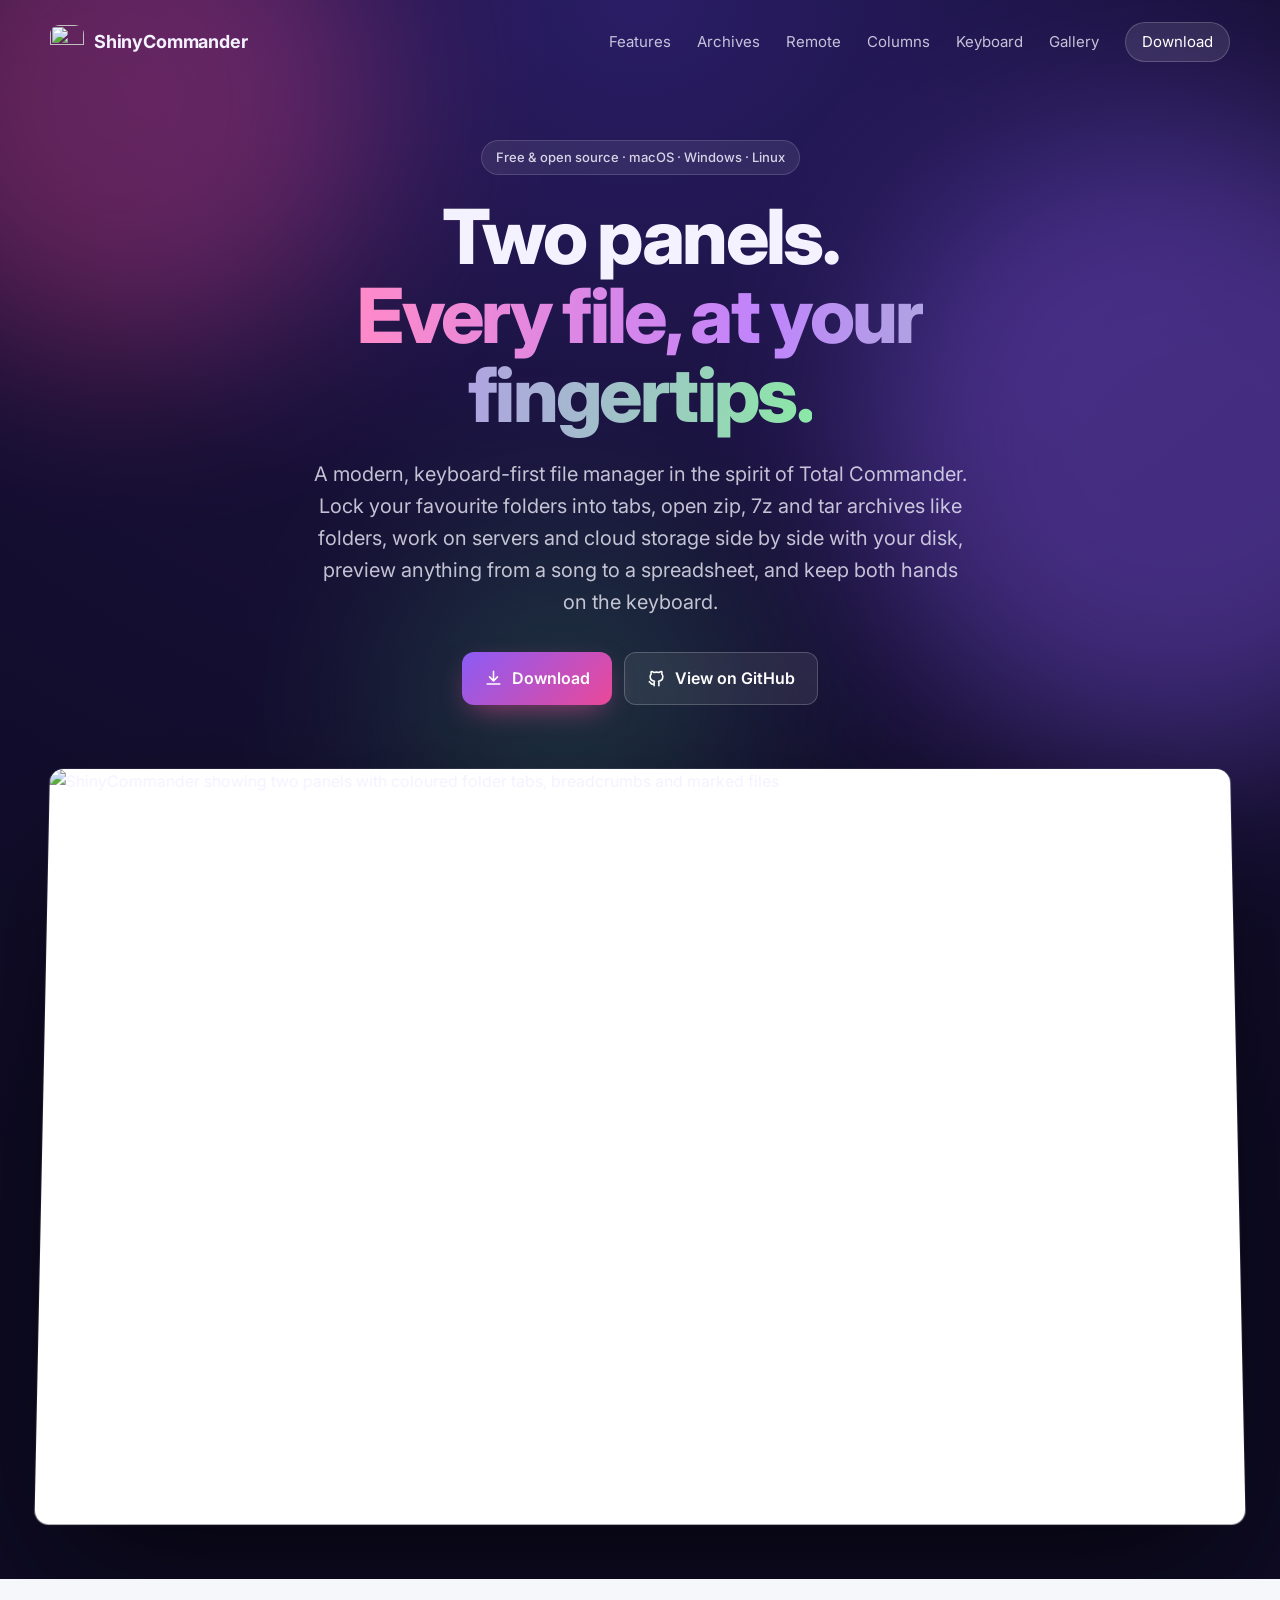
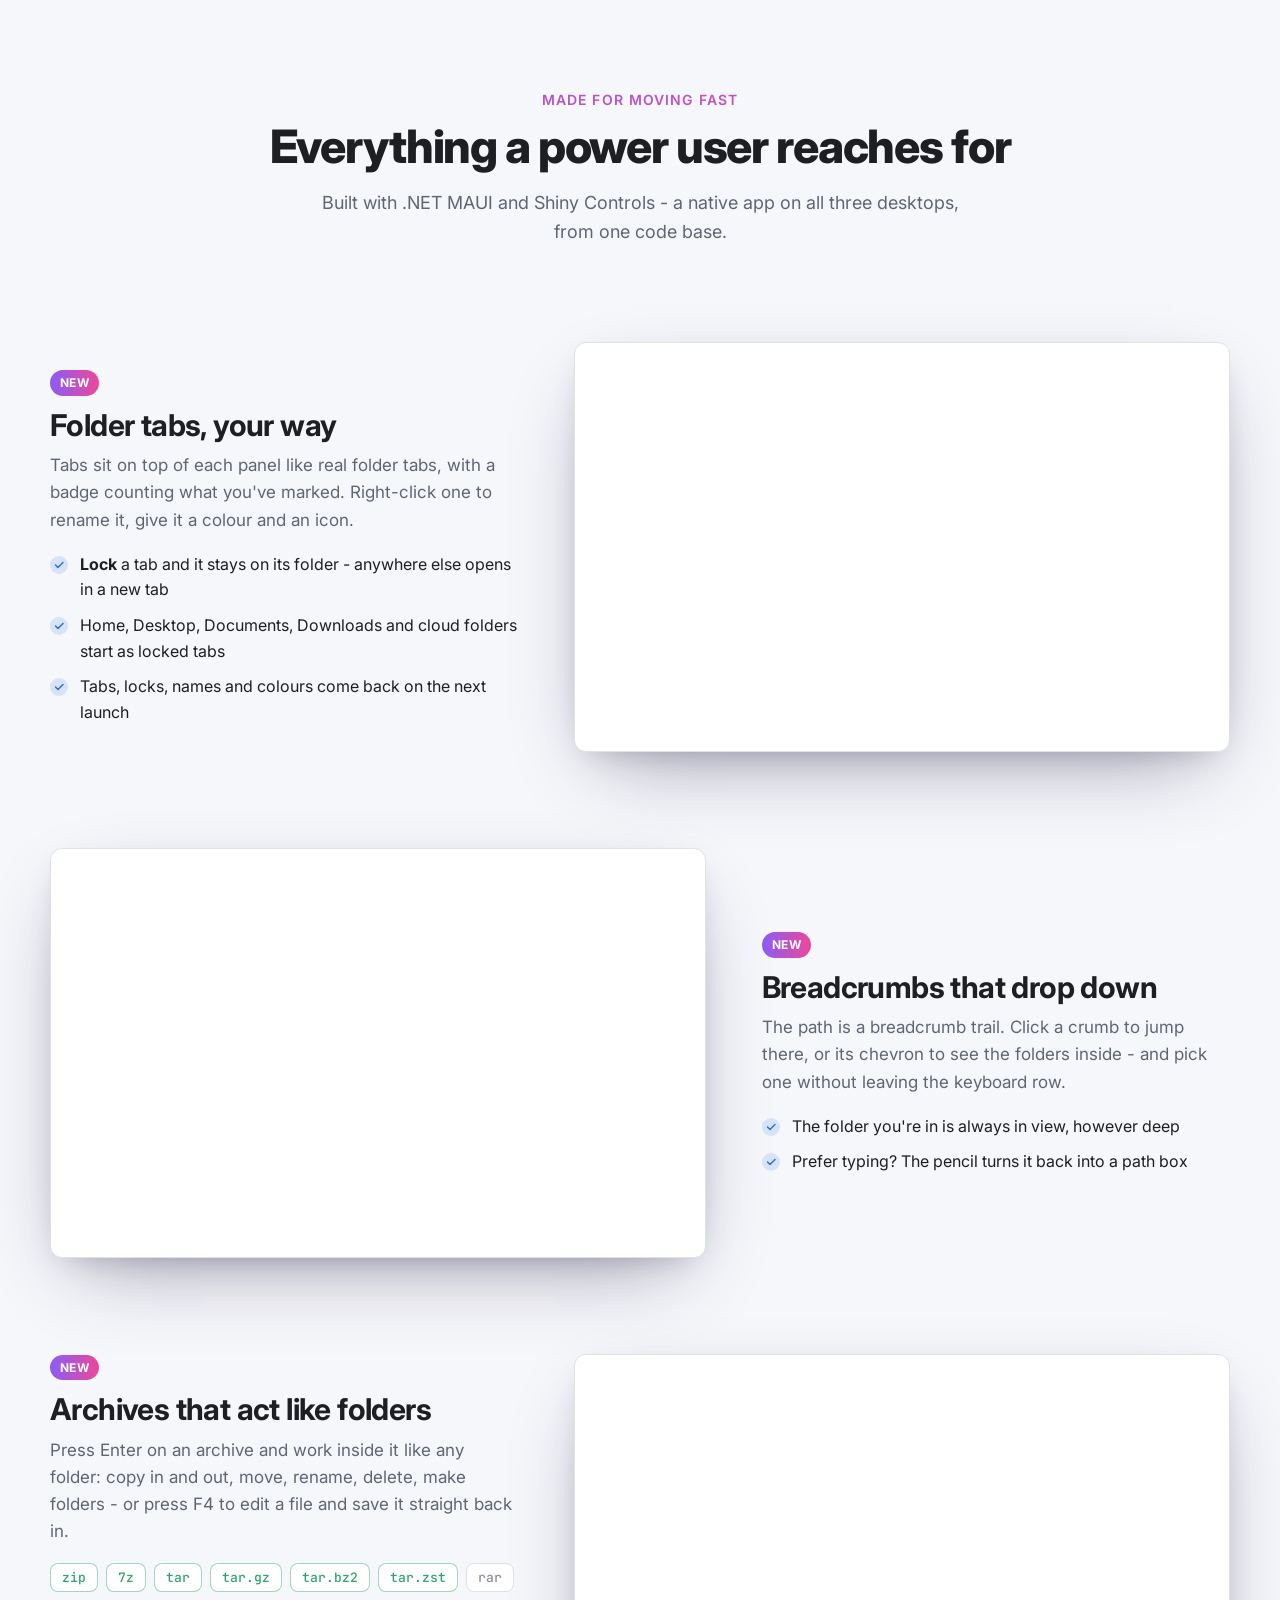
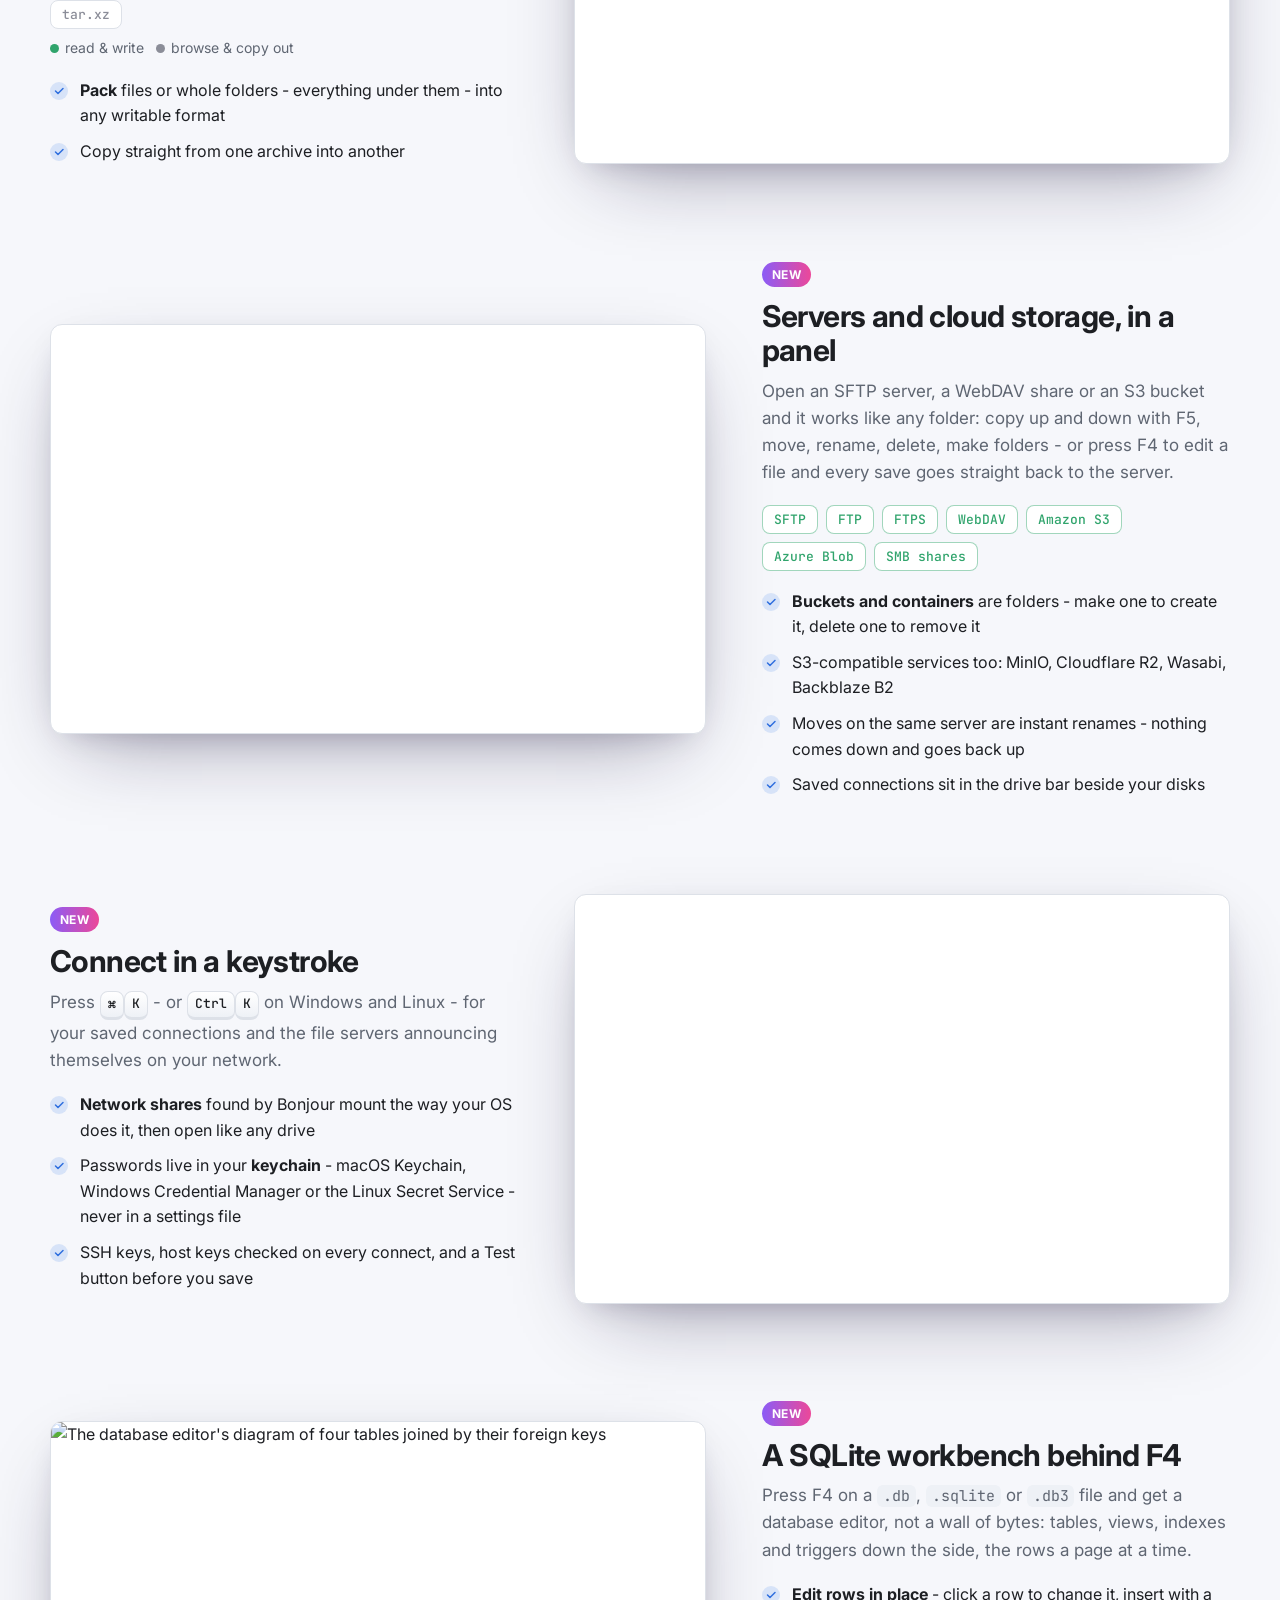
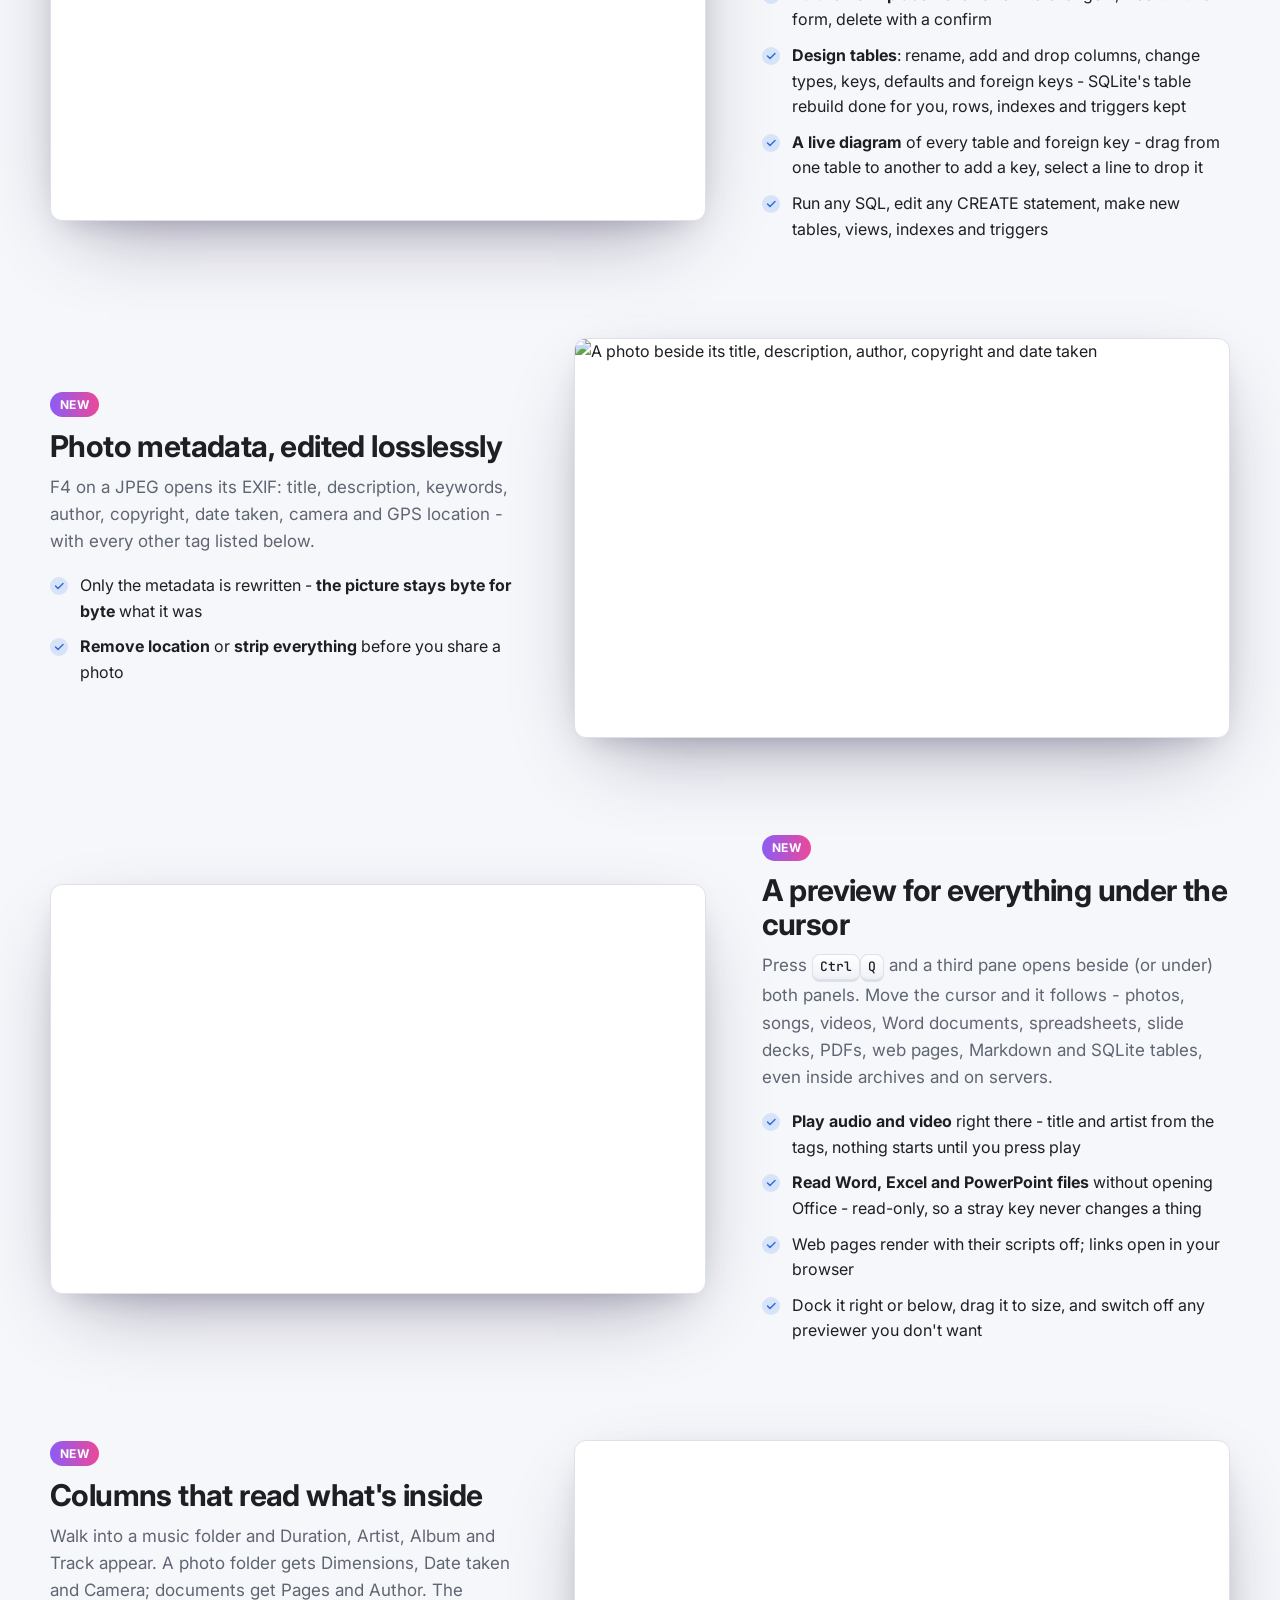
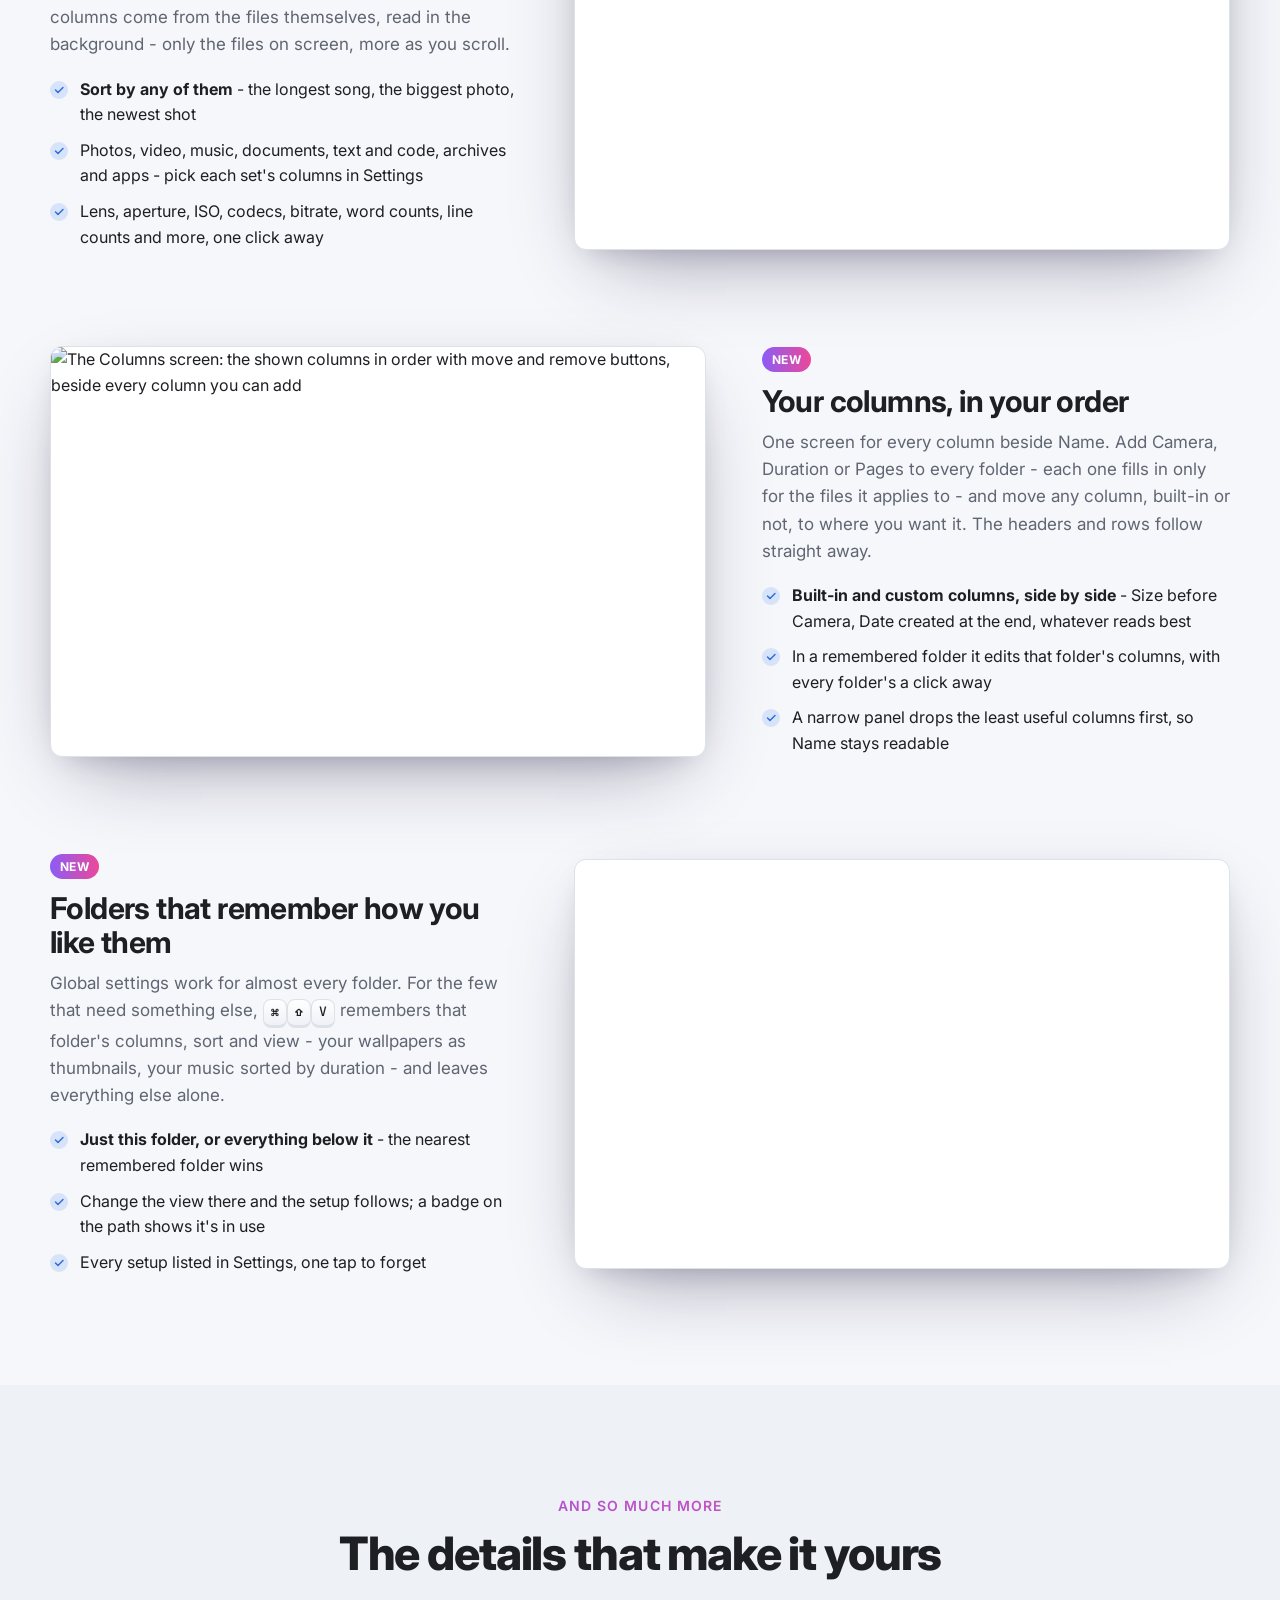
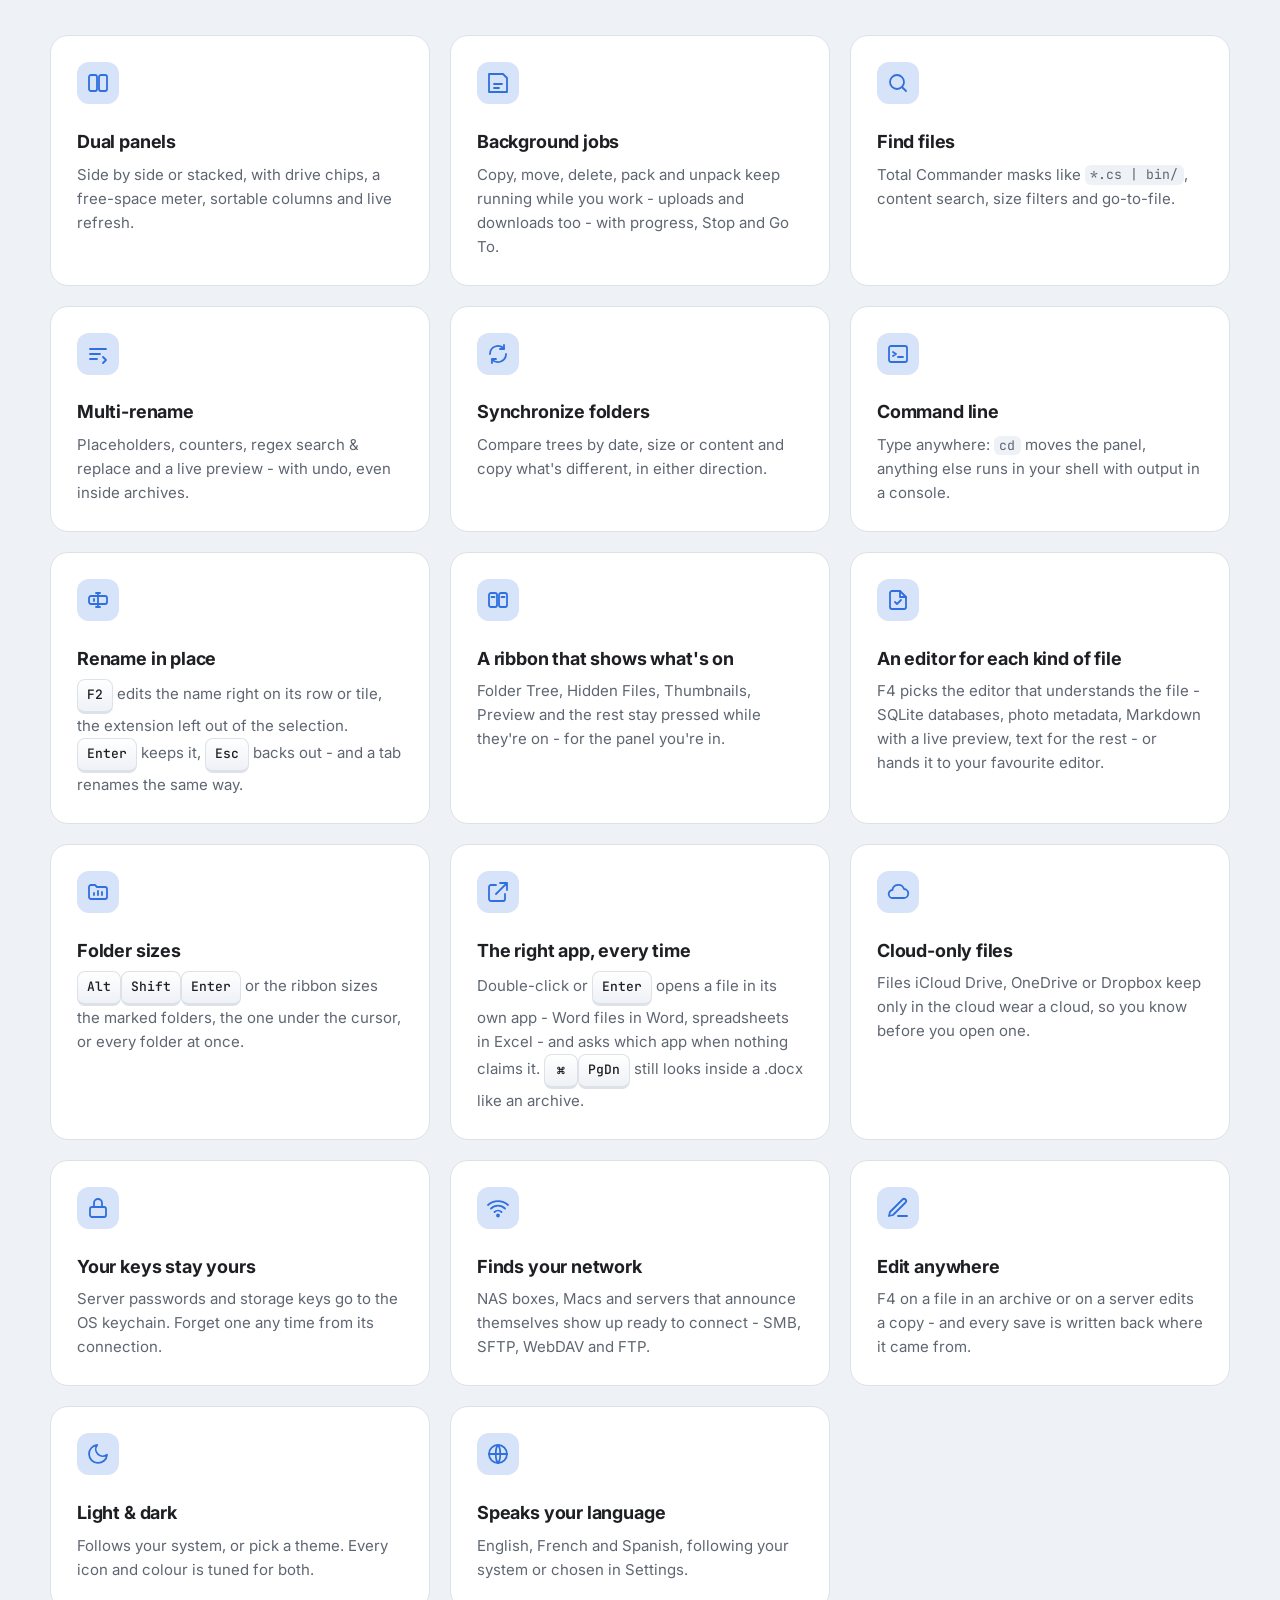
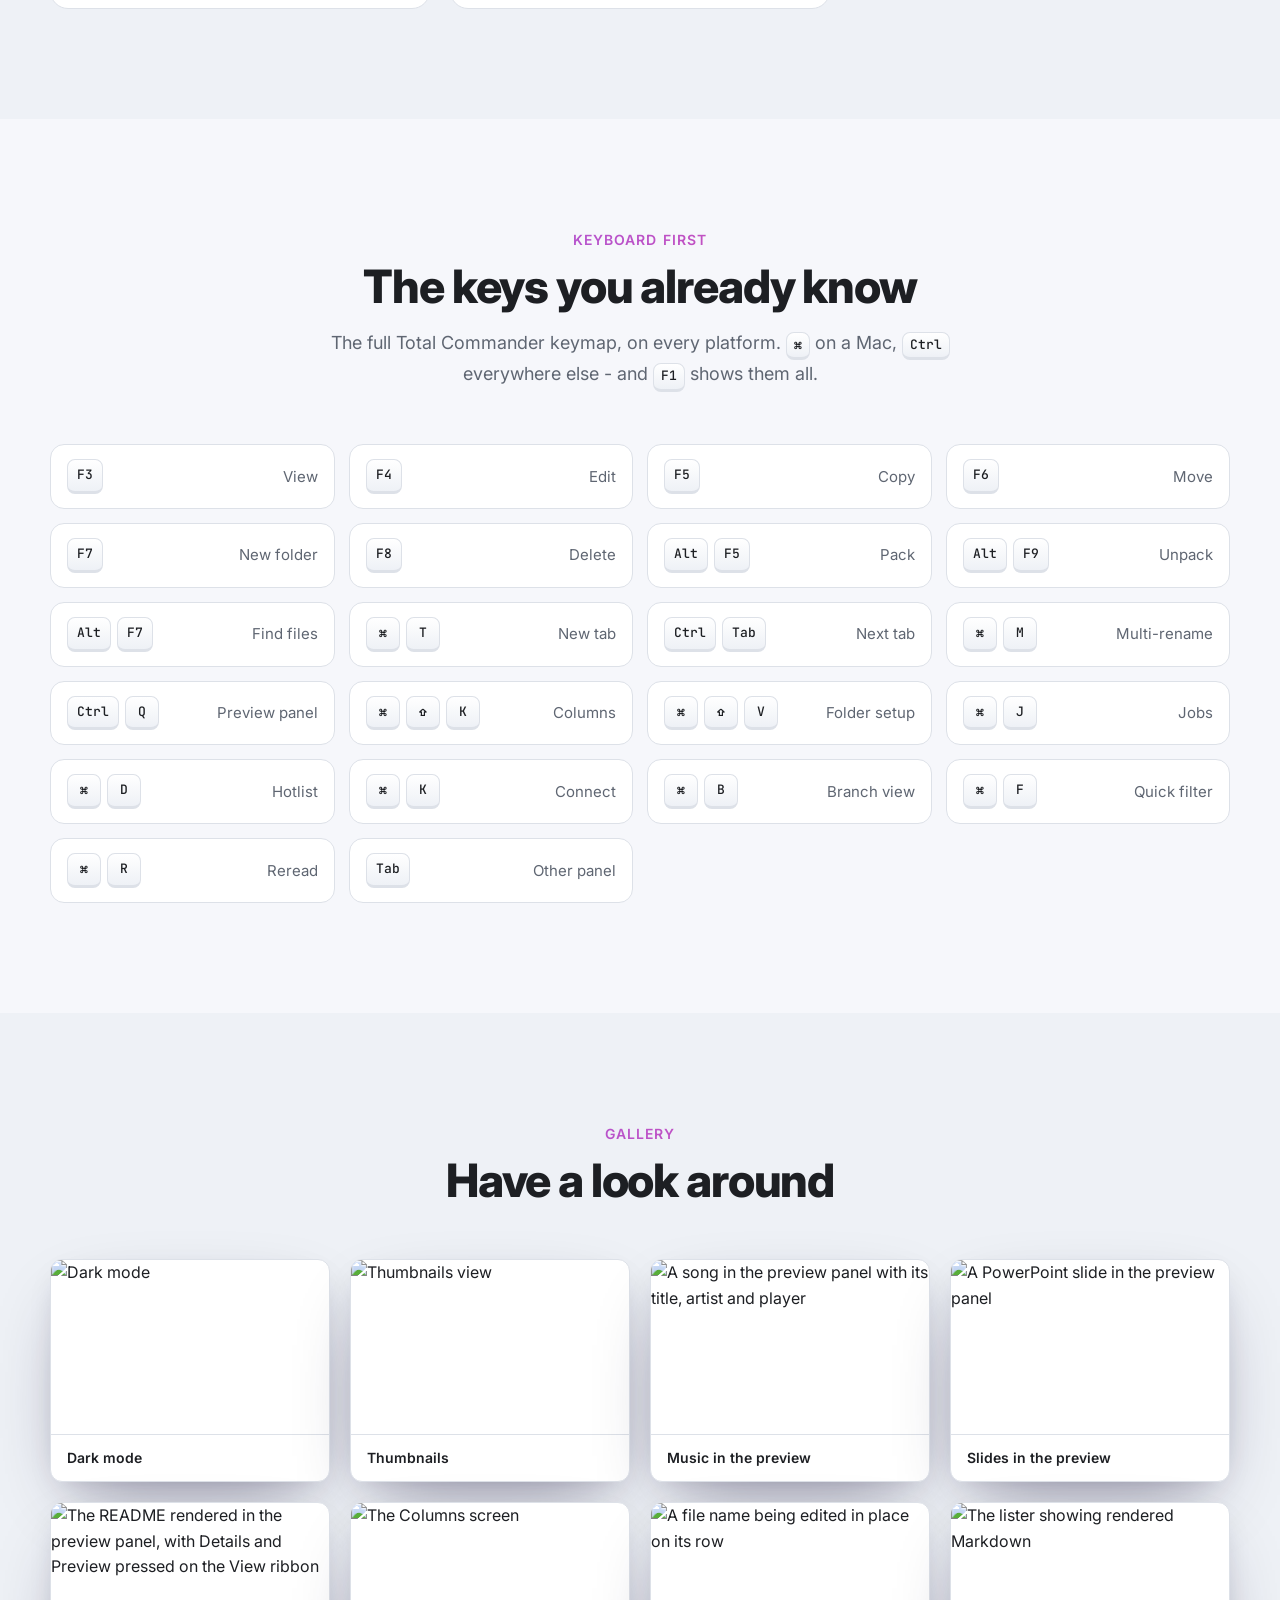
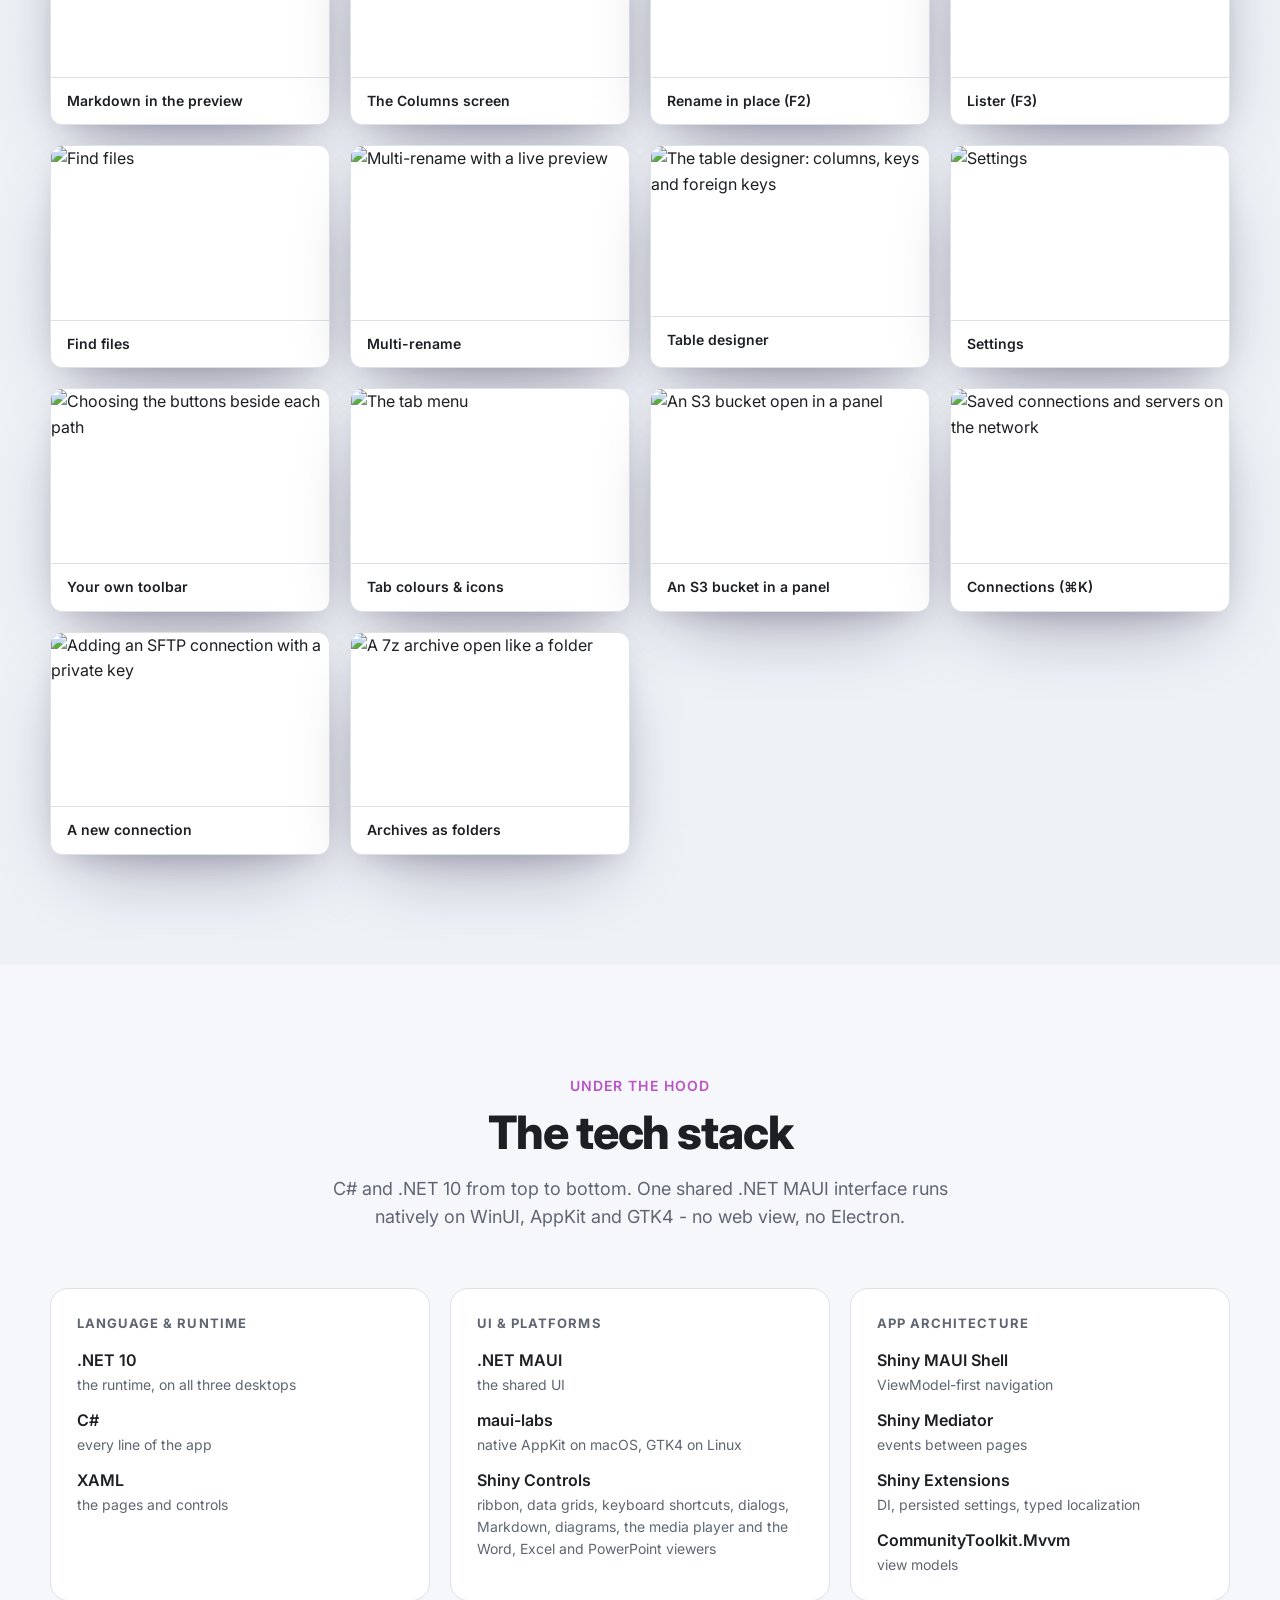
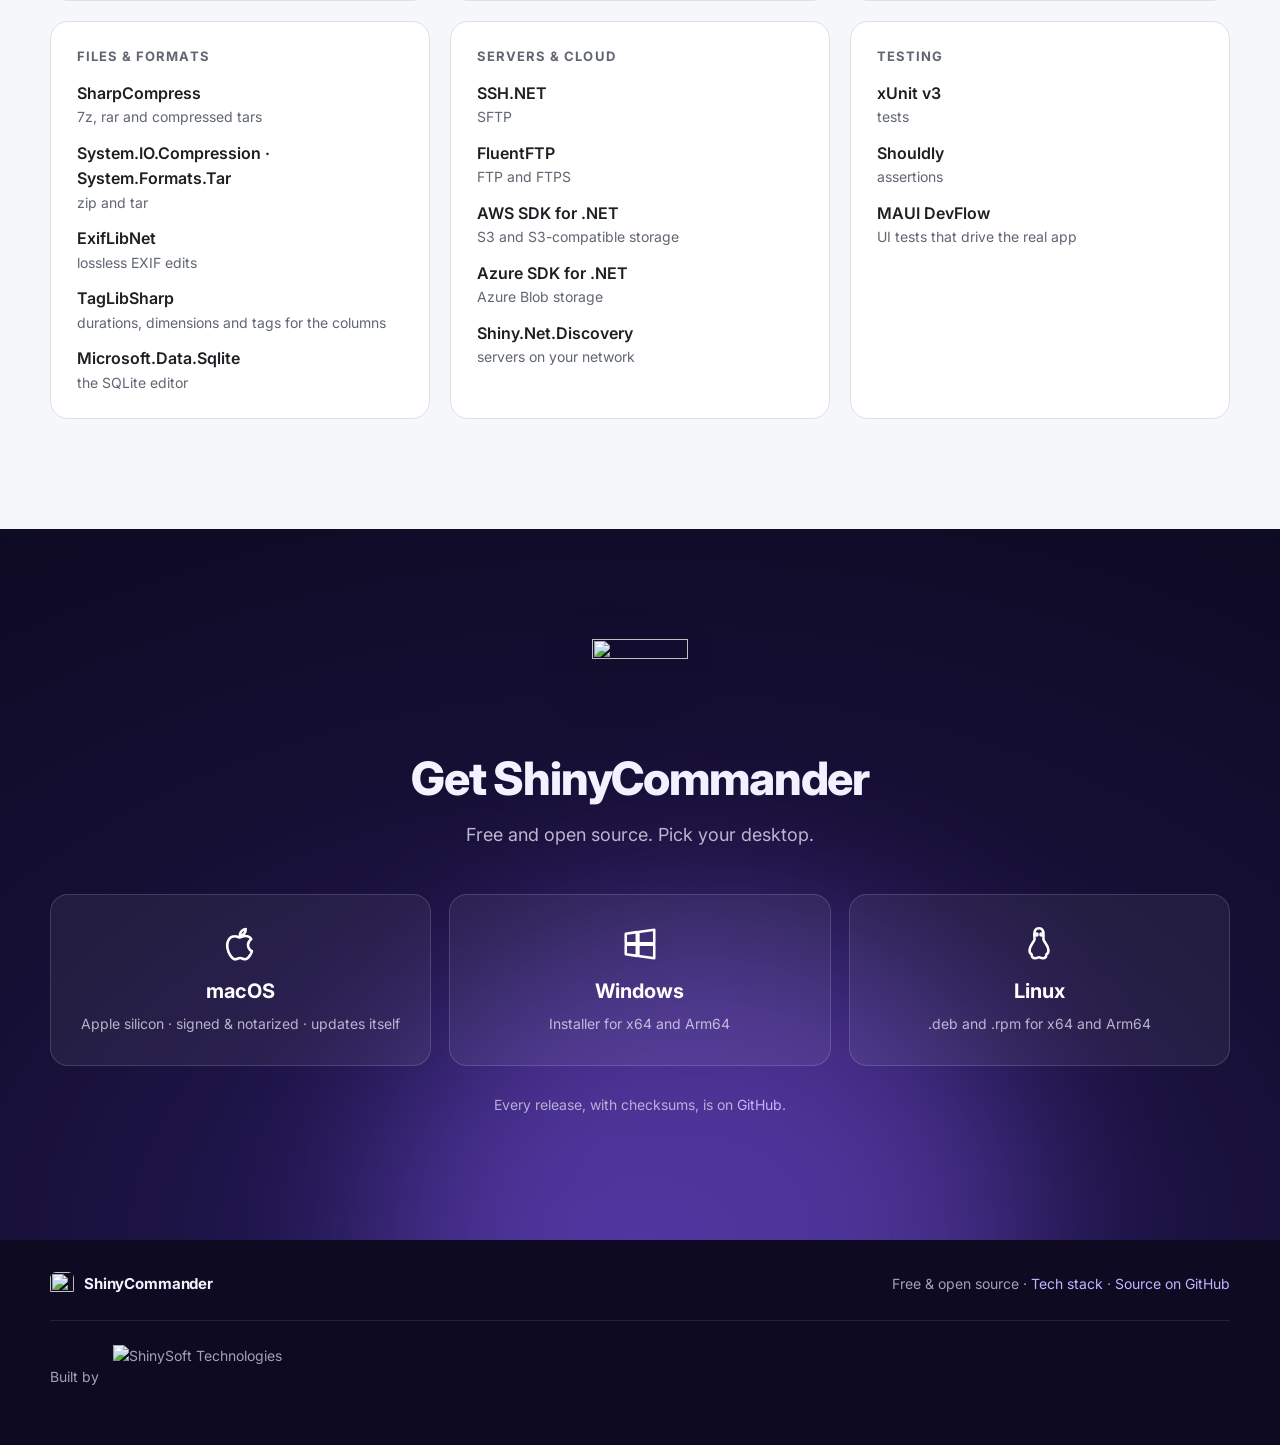
==== commit 74946db5: "Website and README: Columns screen, rename in place, pressed ribbon toggles; refreshed screenshots N" ====
--- a/website/index.html
+++ b/website/index.html
@@ -207,7 +207,7 @@
                 <div class="showcase-copy">
                     <span class="chip">New</span>
                     <h3>Columns that read what's inside</h3>
-                    <p>Walk into a music folder and Duration, Artist, Album and Track appear. A photo folder gets Dimensions, Date taken and Camera; documents get Pages and Author. The columns come from the files themselves, read in the background while you work.</p>
+                    <p>Walk into a music folder and Duration, Artist, Album and Track appear. A photo folder gets Dimensions, Date taken and Camera; documents get Pages and Author. The columns come from the files themselves, read in the background - only the files on screen, more as you scroll.</p>
                     <ul class="ticks">
                         <li><strong>Sort by any of them</strong> - the longest song, the biggest photo, the newest shot</li>
                         <li>Photos, video, music, documents, text and code, archives and apps - pick each set's columns in Settings</li>
@@ -217,7 +217,21 @@
                 <figure class="shot focus" style="--x: 100%; --y: 19%" data-zoom><img src="screenshots/custom-columns.png" alt="A music folder with Duration, Artist, Album and Track columns above a photo folder with Dimensions" loading="lazy" width="1440" height="900"></figure>
             </article>
 
-            <article class="showcase flip" id="folder-setups">
+            <article class="showcase flip" id="columns-screen">
+                <div class="showcase-copy">
+                    <span class="chip">New</span>
+                    <h3>Your columns, in your order</h3>
+                    <p>One screen for every column beside Name. Add Camera, Duration or Pages to every folder - each one fills in only for the files it applies to - and move any column, built-in or not, to where you want it. The headers and rows follow straight away.</p>
+                    <ul class="ticks">
+                        <li><strong>Built-in and custom columns, side by side</strong> - Size before Camera, Date created at the end, whatever reads best</li>
+                        <li>In a remembered folder it edits that folder's columns, with every folder's a click away</li>
+                        <li>A narrow panel drops the least useful columns first, so Name stays readable</li>
+                    </ul>
+                </div>
+                <figure class="shot" data-zoom><img src="screenshots/columns.png" alt="The Columns screen: the shown columns in order with move and remove buttons, beside every column you can add" loading="lazy" width="1440" height="900"></figure>
+            </article>
+
+            <article class="showcase" id="folder-setups">
                 <div class="showcase-copy">
                     <span class="chip">New</span>
                     <h3>Folders that remember how you like them</h3>
@@ -268,6 +282,16 @@
                     <svg viewBox="0 0 24 24"><rect x="3" y="4" width="18" height="16" rx="2"/><path d="m7 10 3 2-3 2M12 15h5"/></svg>
                     <h4>Command line</h4>
                     <p>Type anywhere: <code>cd</code> moves the panel, anything else runs in your shell with output in a console.</p>
+                </div>
+                <div class="card">
+                    <svg viewBox="0 0 24 24"><rect x="3" y="8" width="18" height="8" rx="2"/><path d="M8 11v2M12 5v14M10 5h4M10 19h4"/></svg>
+                    <h4>Rename in place</h4>
+                    <p><kbd>F2</kbd> edits the name right on its row or tile, the extension left out of the selection. <kbd>Enter</kbd> keeps it, <kbd>Esc</kbd> backs out - and a tab renames the same way.</p>
+                </div>
+                <div class="card">
+                    <svg viewBox="0 0 24 24"><rect x="3" y="5" width="8" height="14" rx="2"/><rect x="13" y="5" width="8" height="14" rx="2"/><path d="M5.5 9h3M15.5 9h3"/></svg>
+                    <h4>A ribbon that shows what's on</h4>
+                    <p>Folder Tree, Hidden Files, Thumbnails, Preview and the rest stay pressed while they're on - for the panel you're in.</p>
                 </div>
                 <div class="card">
                     <svg viewBox="0 0 24 24"><path d="M14 3H6a2 2 0 0 0-2 2v14a2 2 0 0 0 2 2h12a2 2 0 0 0 2-2V9z"/><path d="M14 3v6h6M9 14l2 2 4-4"/></svg>
@@ -361,7 +385,9 @@
                 <figure class="shot" data-zoom><img src="screenshots/thumbnails.png" alt="Thumbnails view" loading="lazy" width="1440" height="900"><figcaption>Thumbnails</figcaption></figure>
                 <figure class="shot" data-zoom><img src="screenshots/media-preview.png" alt="A song in the preview panel with its title, artist and player" loading="lazy" width="1440" height="900"><figcaption>Music in the preview</figcaption></figure>
                 <figure class="shot" data-zoom><img src="screenshots/slides-preview.png" alt="A PowerPoint slide in the preview panel" loading="lazy" width="1440" height="900"><figcaption>Slides in the preview</figcaption></figure>
-                <figure class="shot" data-zoom><img src="screenshots/quick-view.png" alt="The README rendered in the preview panel" loading="lazy" width="1440" height="900"><figcaption>Markdown in the preview</figcaption></figure>
+                <figure class="shot" data-zoom><img src="screenshots/quick-view.png" alt="The README rendered in the preview panel, with Details and Preview pressed on the View ribbon" loading="lazy" width="1440" height="900"><figcaption>Markdown in the preview</figcaption></figure>
+                <figure class="shot" data-zoom><img src="screenshots/columns.png" alt="The Columns screen" loading="lazy" width="1440" height="900"><figcaption>The Columns screen</figcaption></figure>
+                <figure class="shot" data-zoom><img src="screenshots/rename.png" alt="A file name being edited in place on its row" loading="lazy" width="1440" height="900"><figcaption>Rename in place (F2)</figcaption></figure>
                 <figure class="shot" data-zoom><img src="screenshots/viewer.png" alt="The lister showing rendered Markdown" loading="lazy" width="1440" height="900"><figcaption>Lister (F3)</figcaption></figure>
                 <figure class="shot" data-zoom><img src="screenshots/find.png" alt="Find files" loading="lazy" width="1440" height="900"><figcaption>Find files</figcaption></figure>
                 <figure class="shot" data-zoom><img src="screenshots/multi-rename.png" alt="Multi-rename with a live preview" loading="lazy" width="1440" height="900"><figcaption>Multi-rename</figcaption></figure>
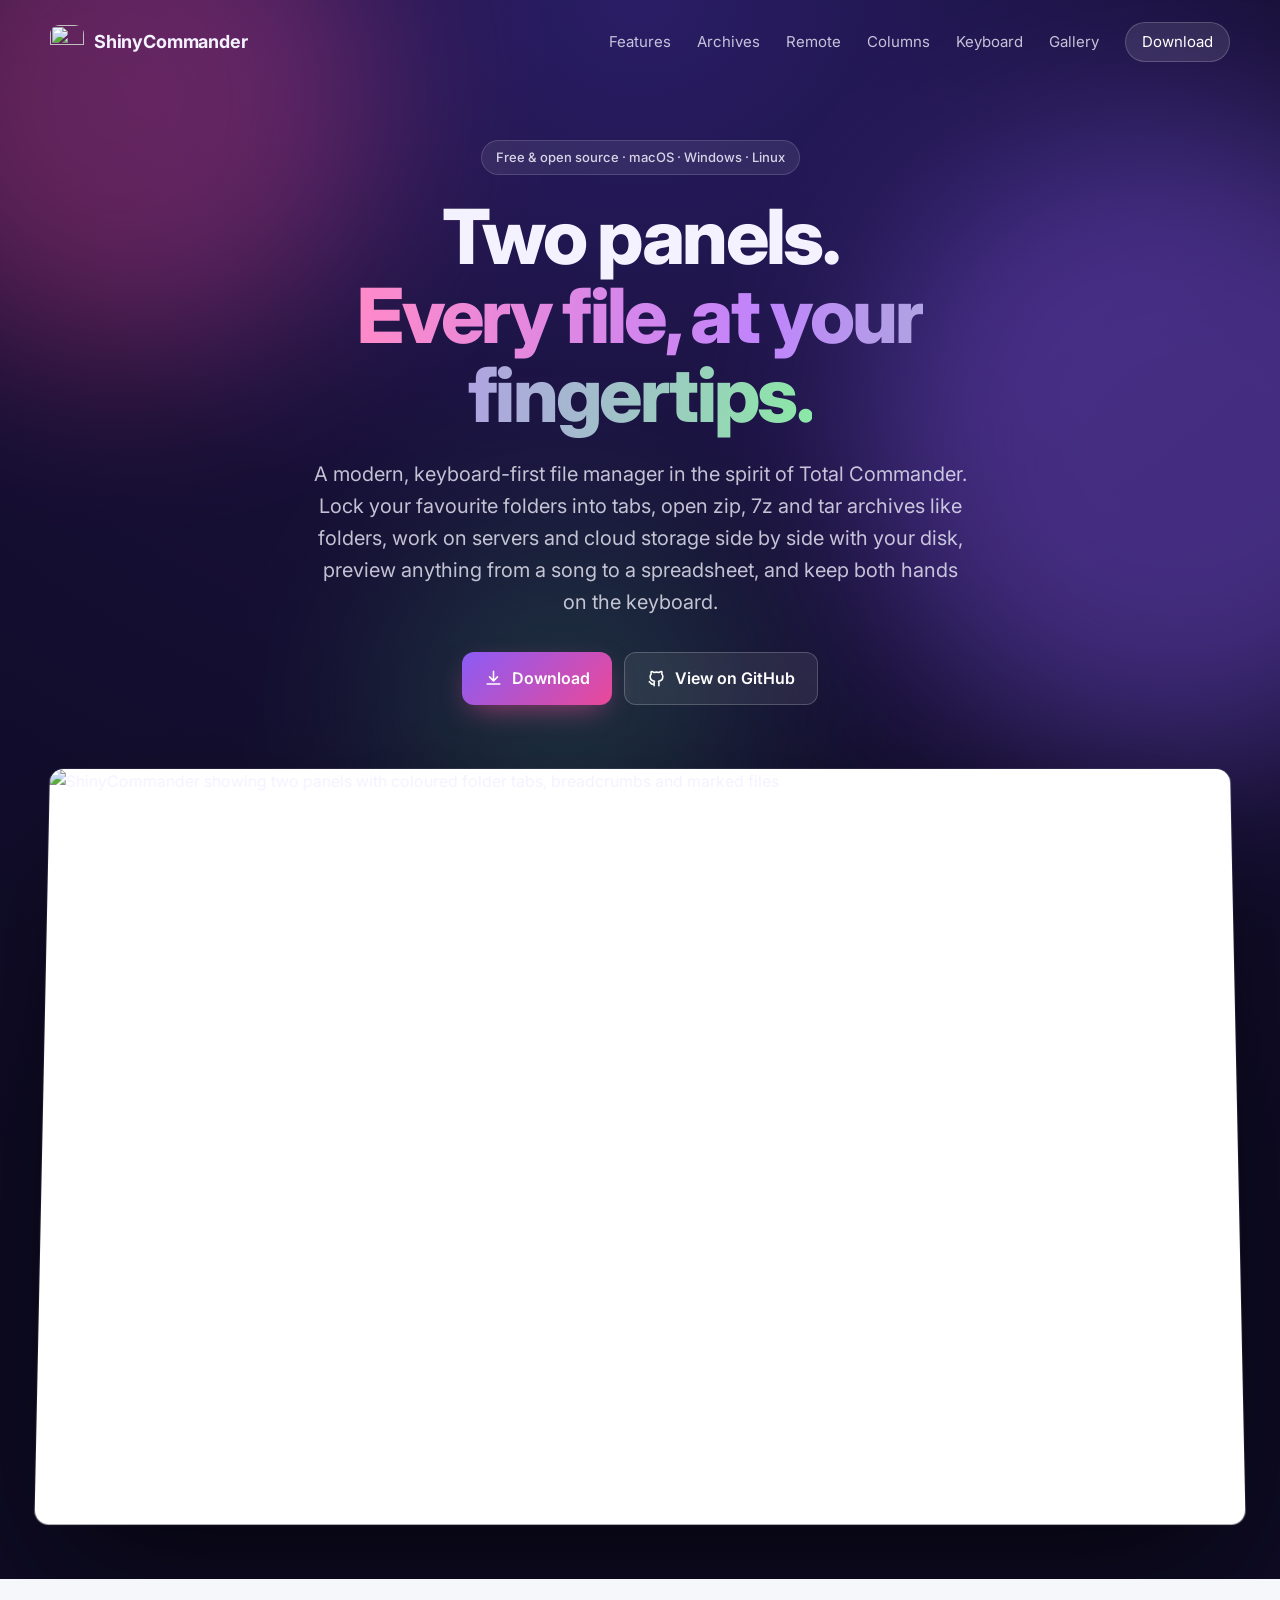
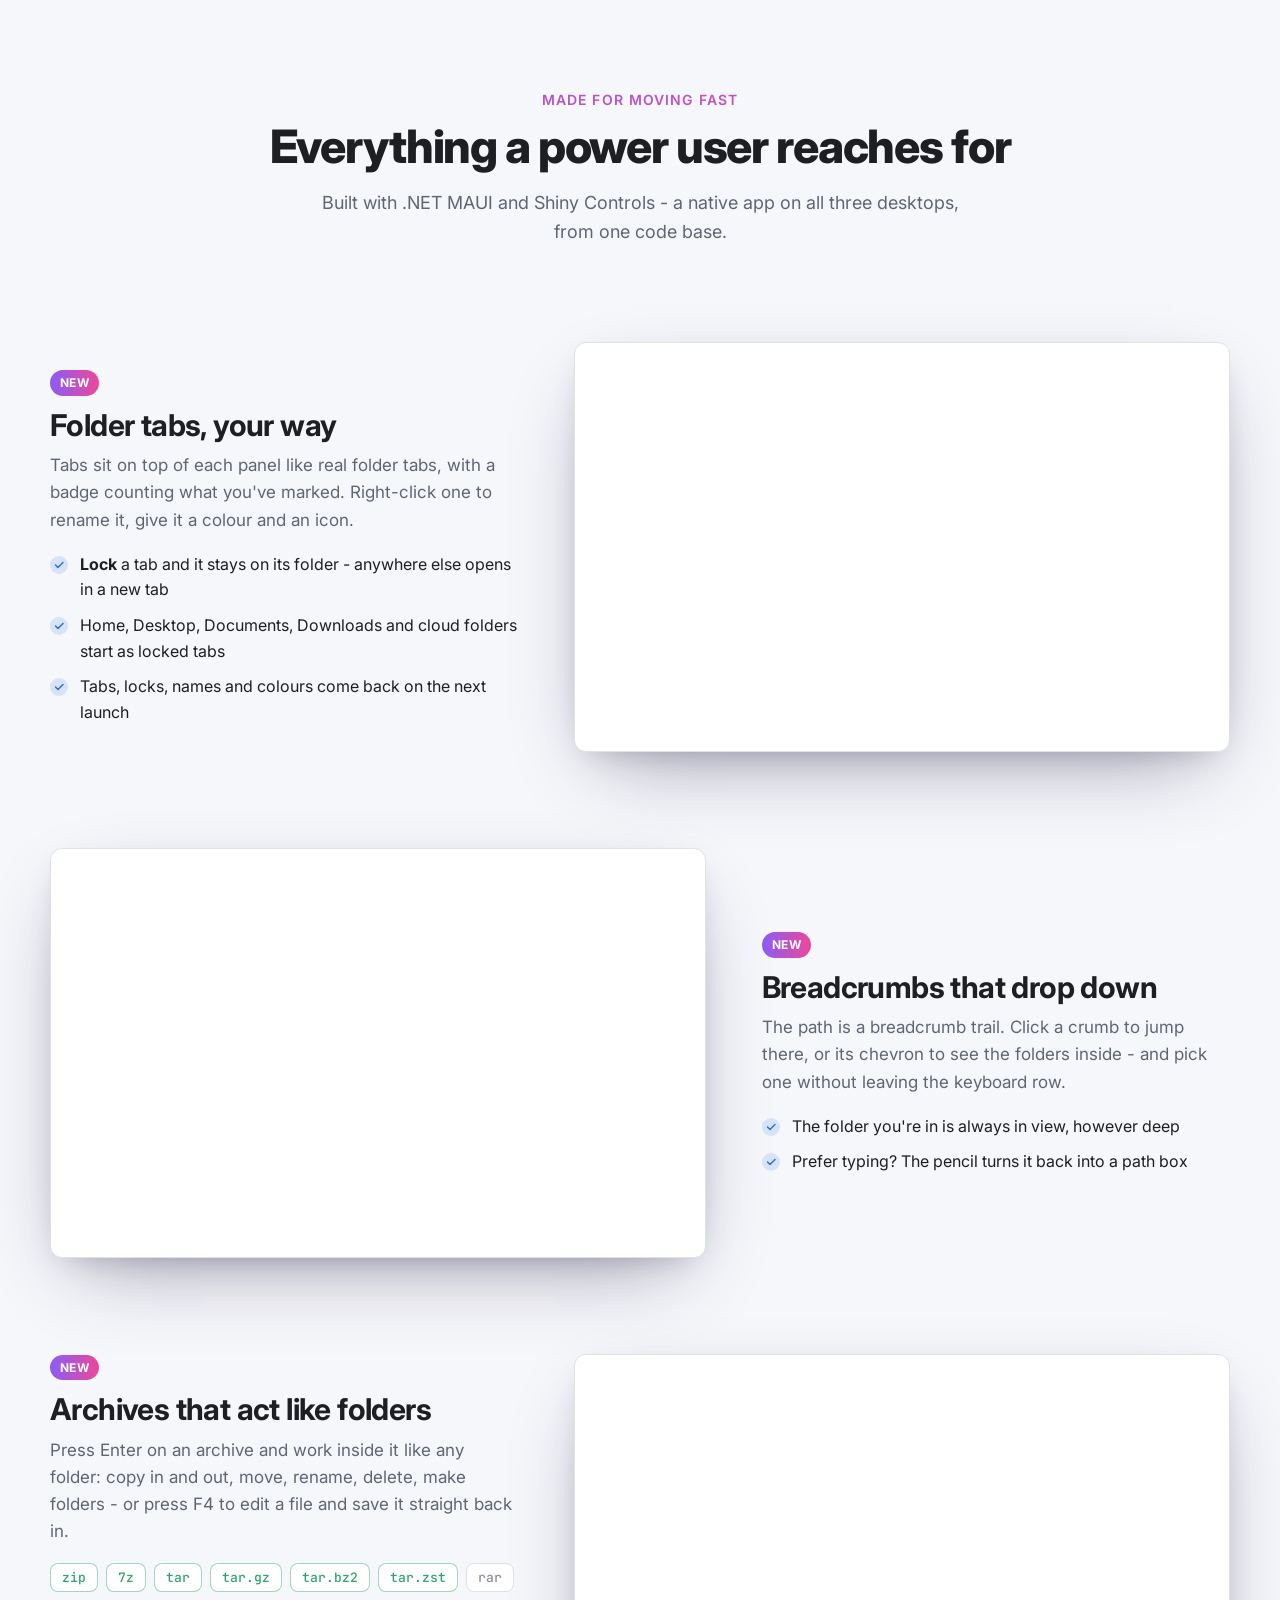
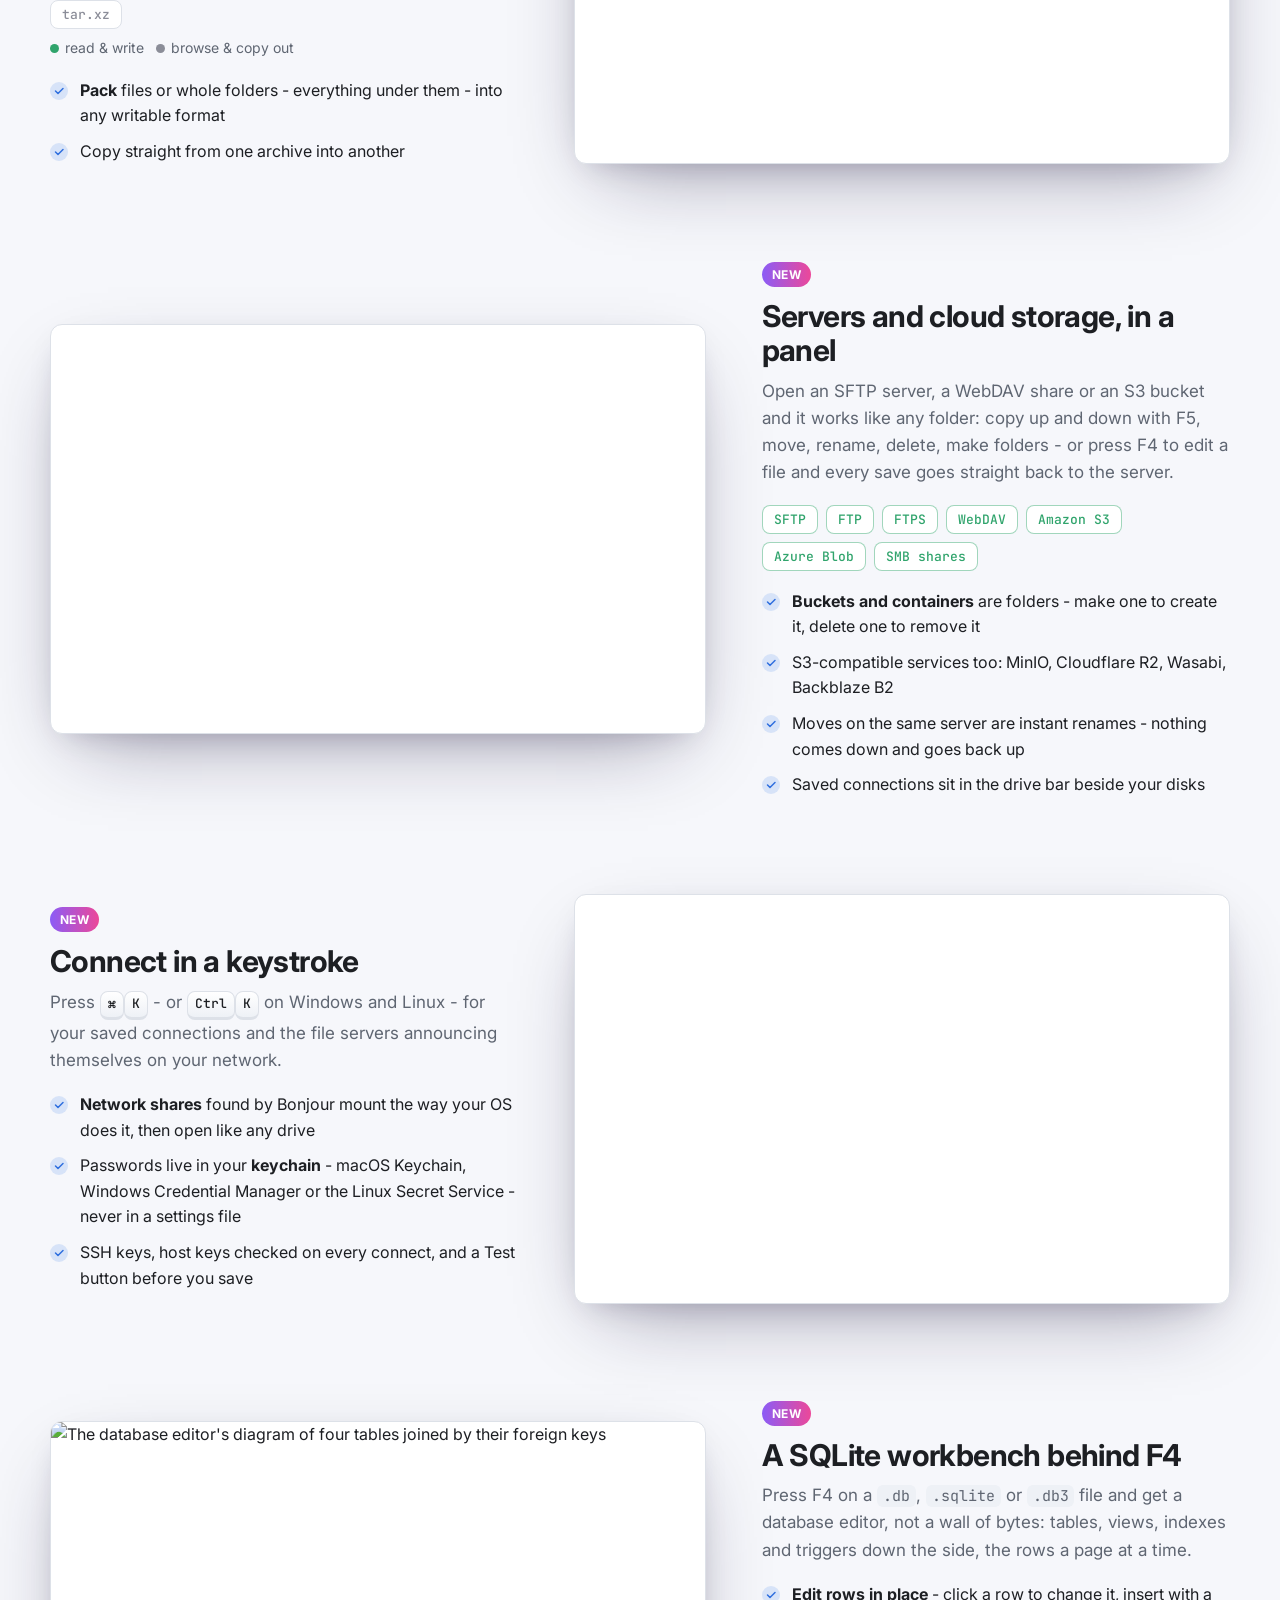
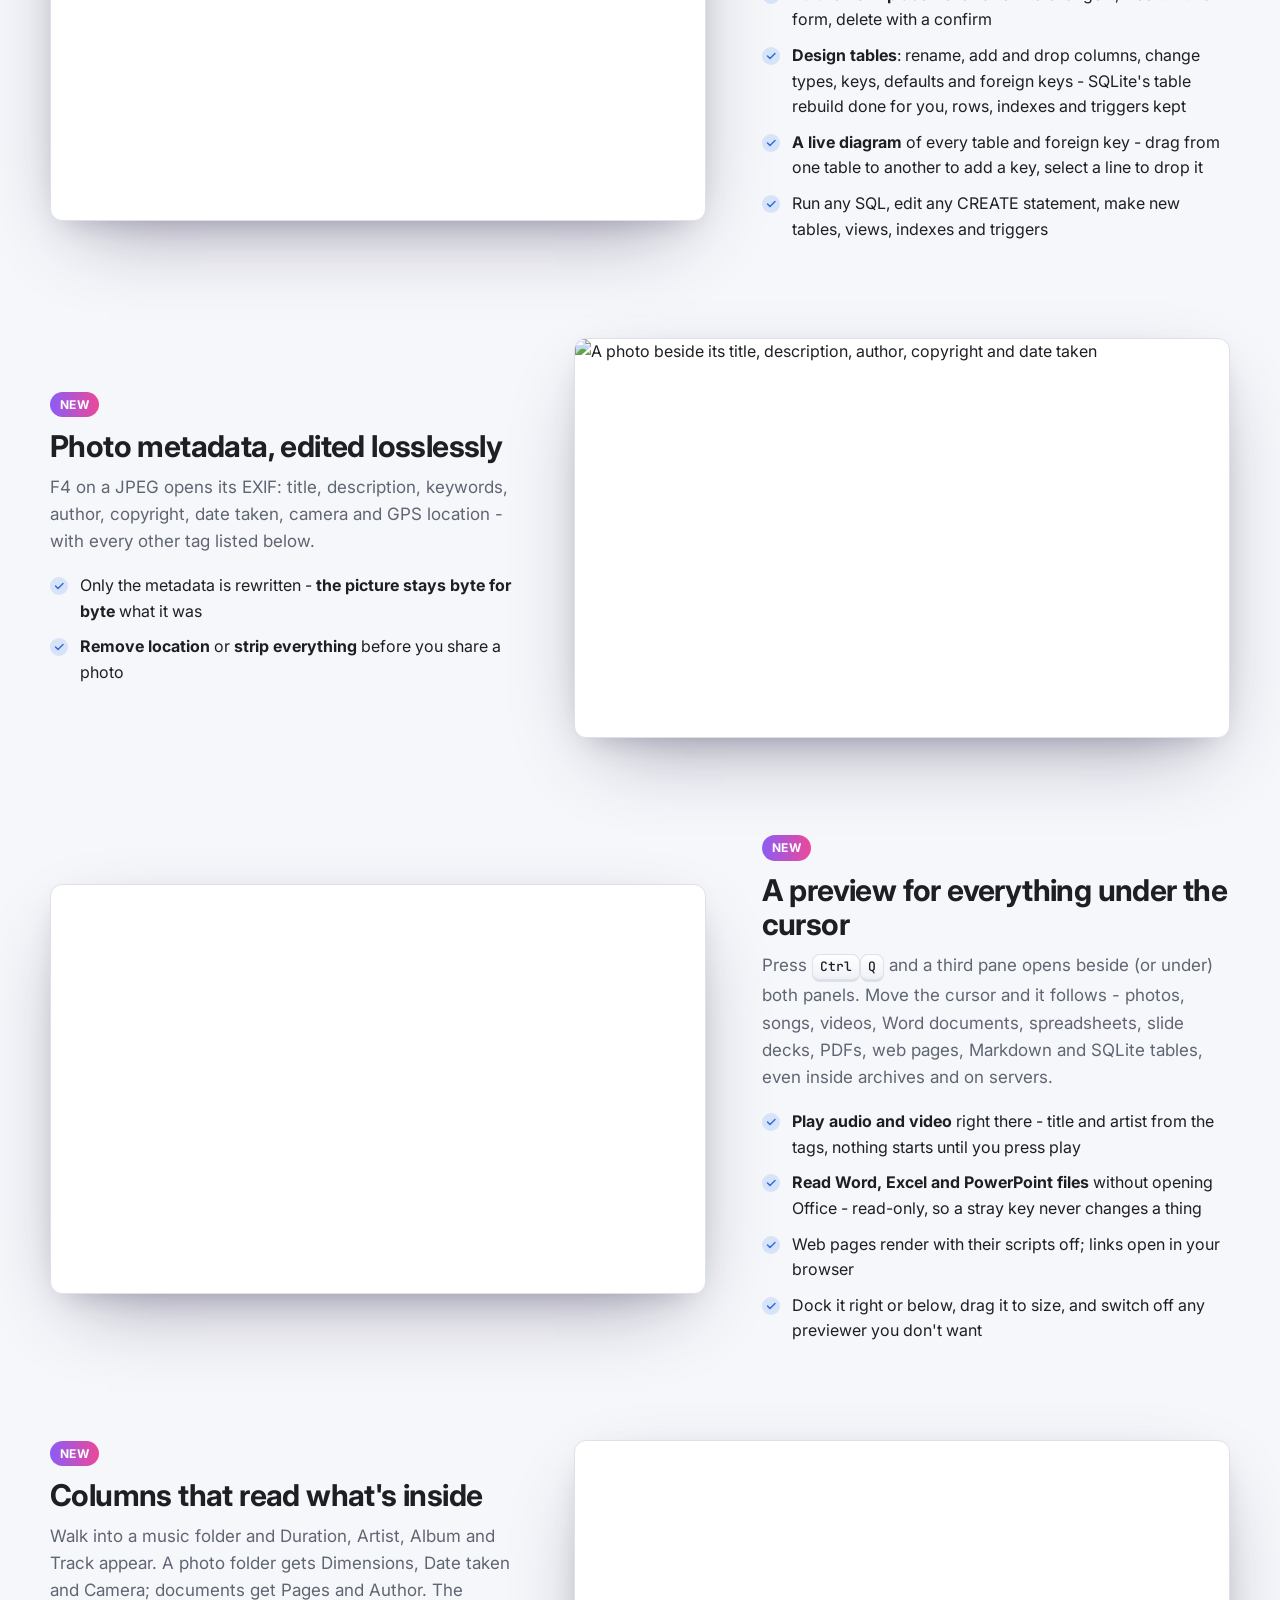
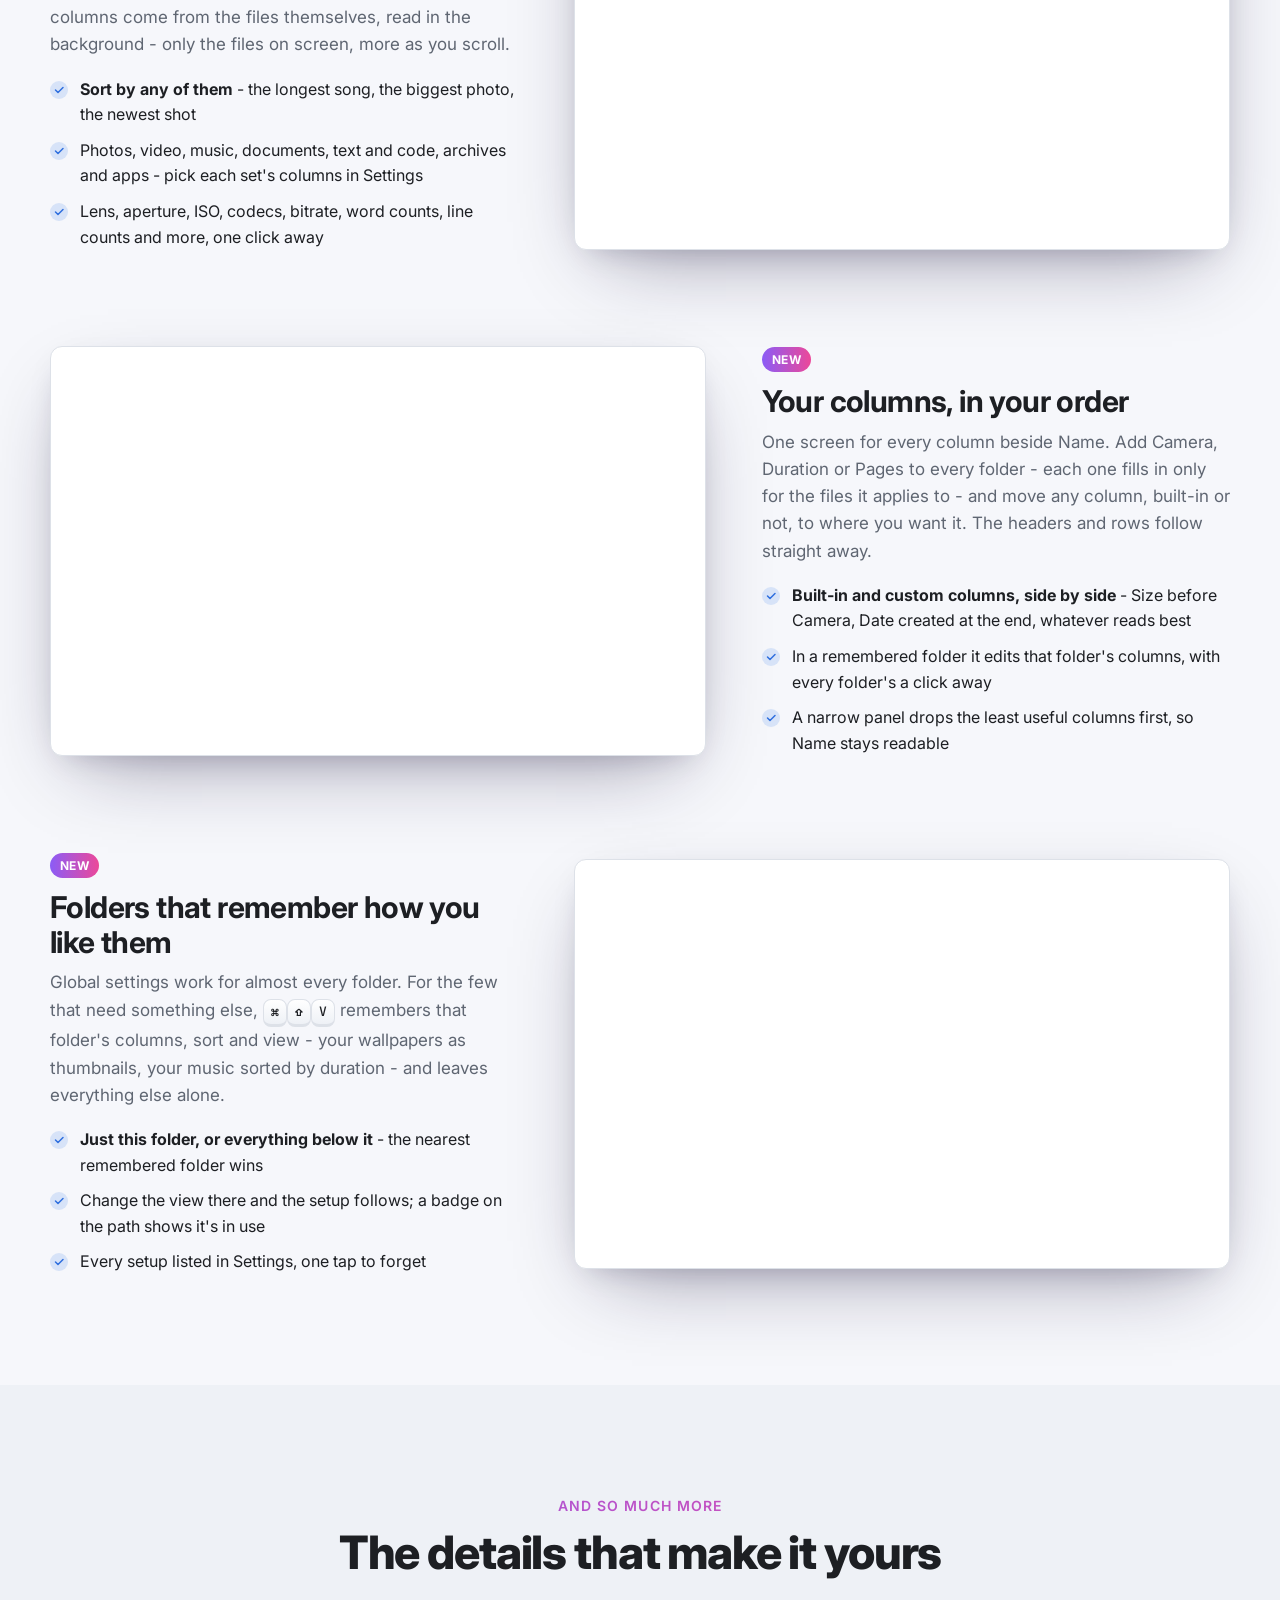
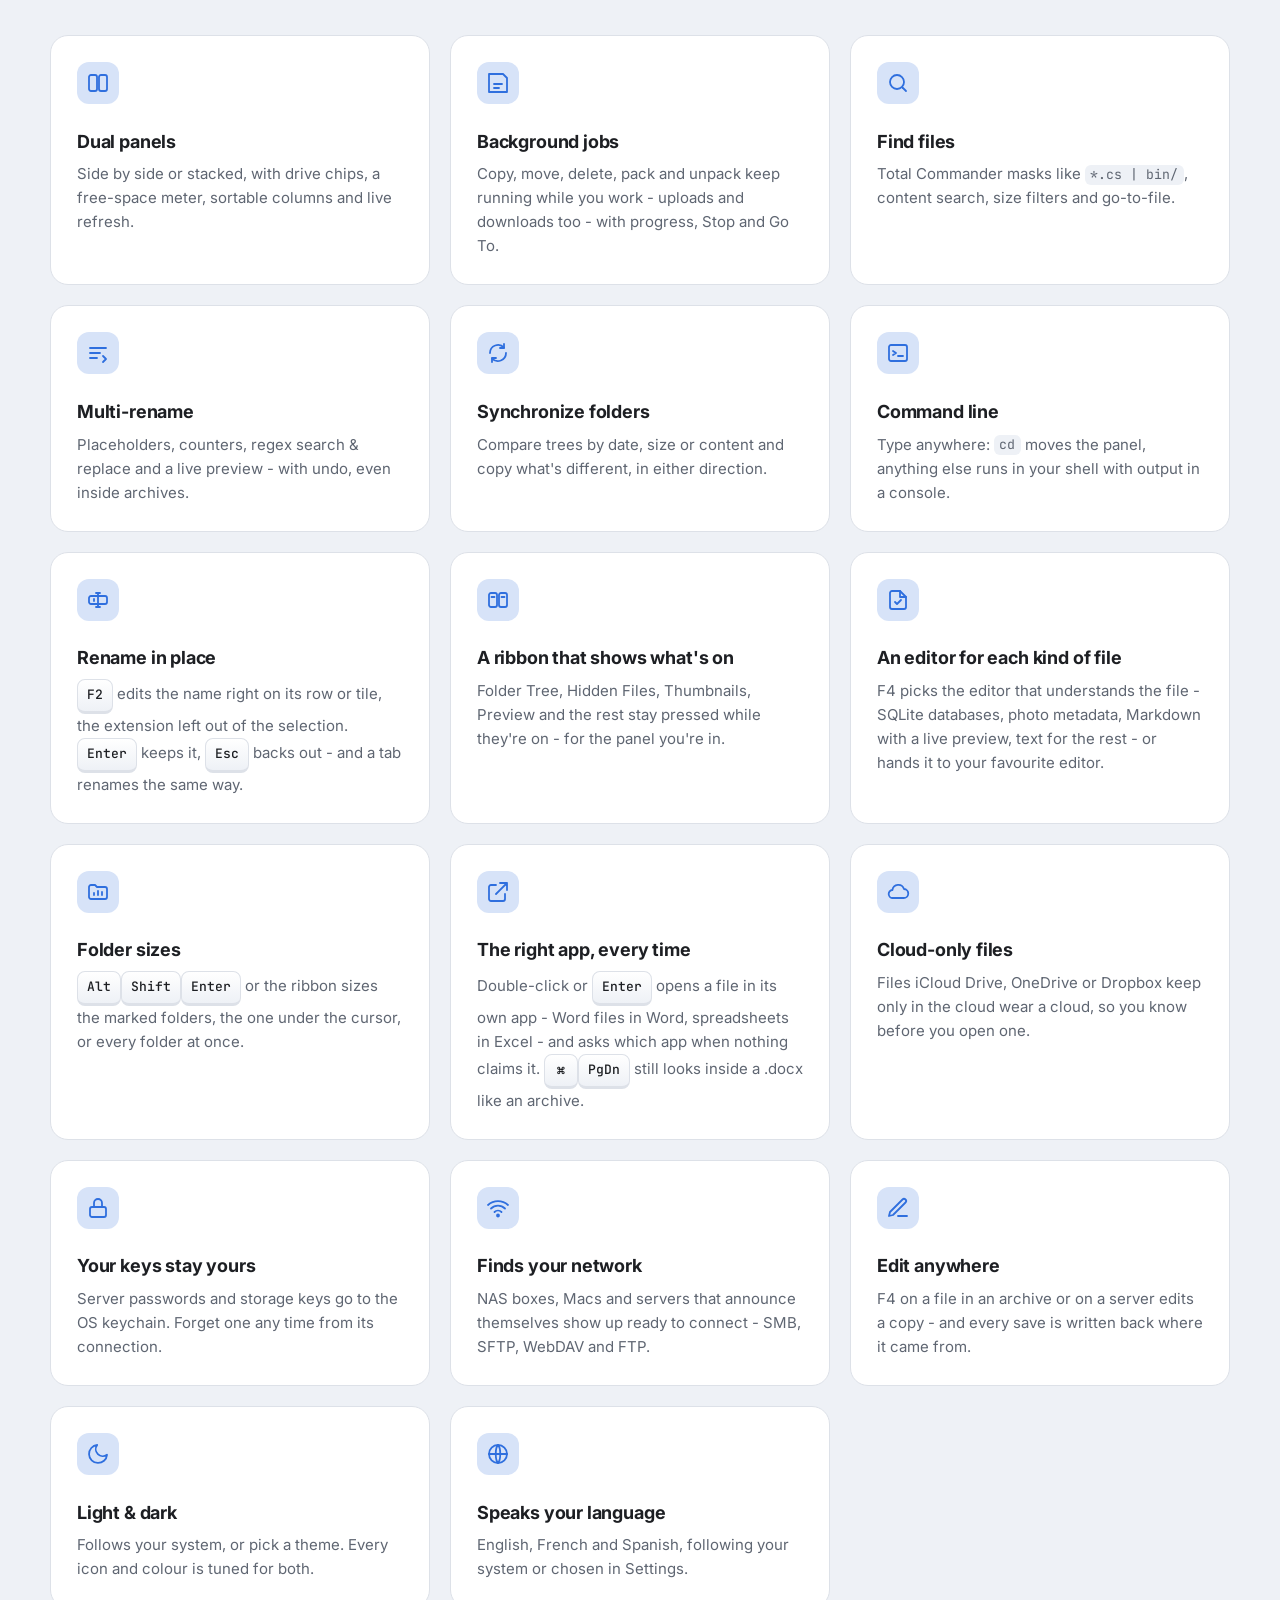
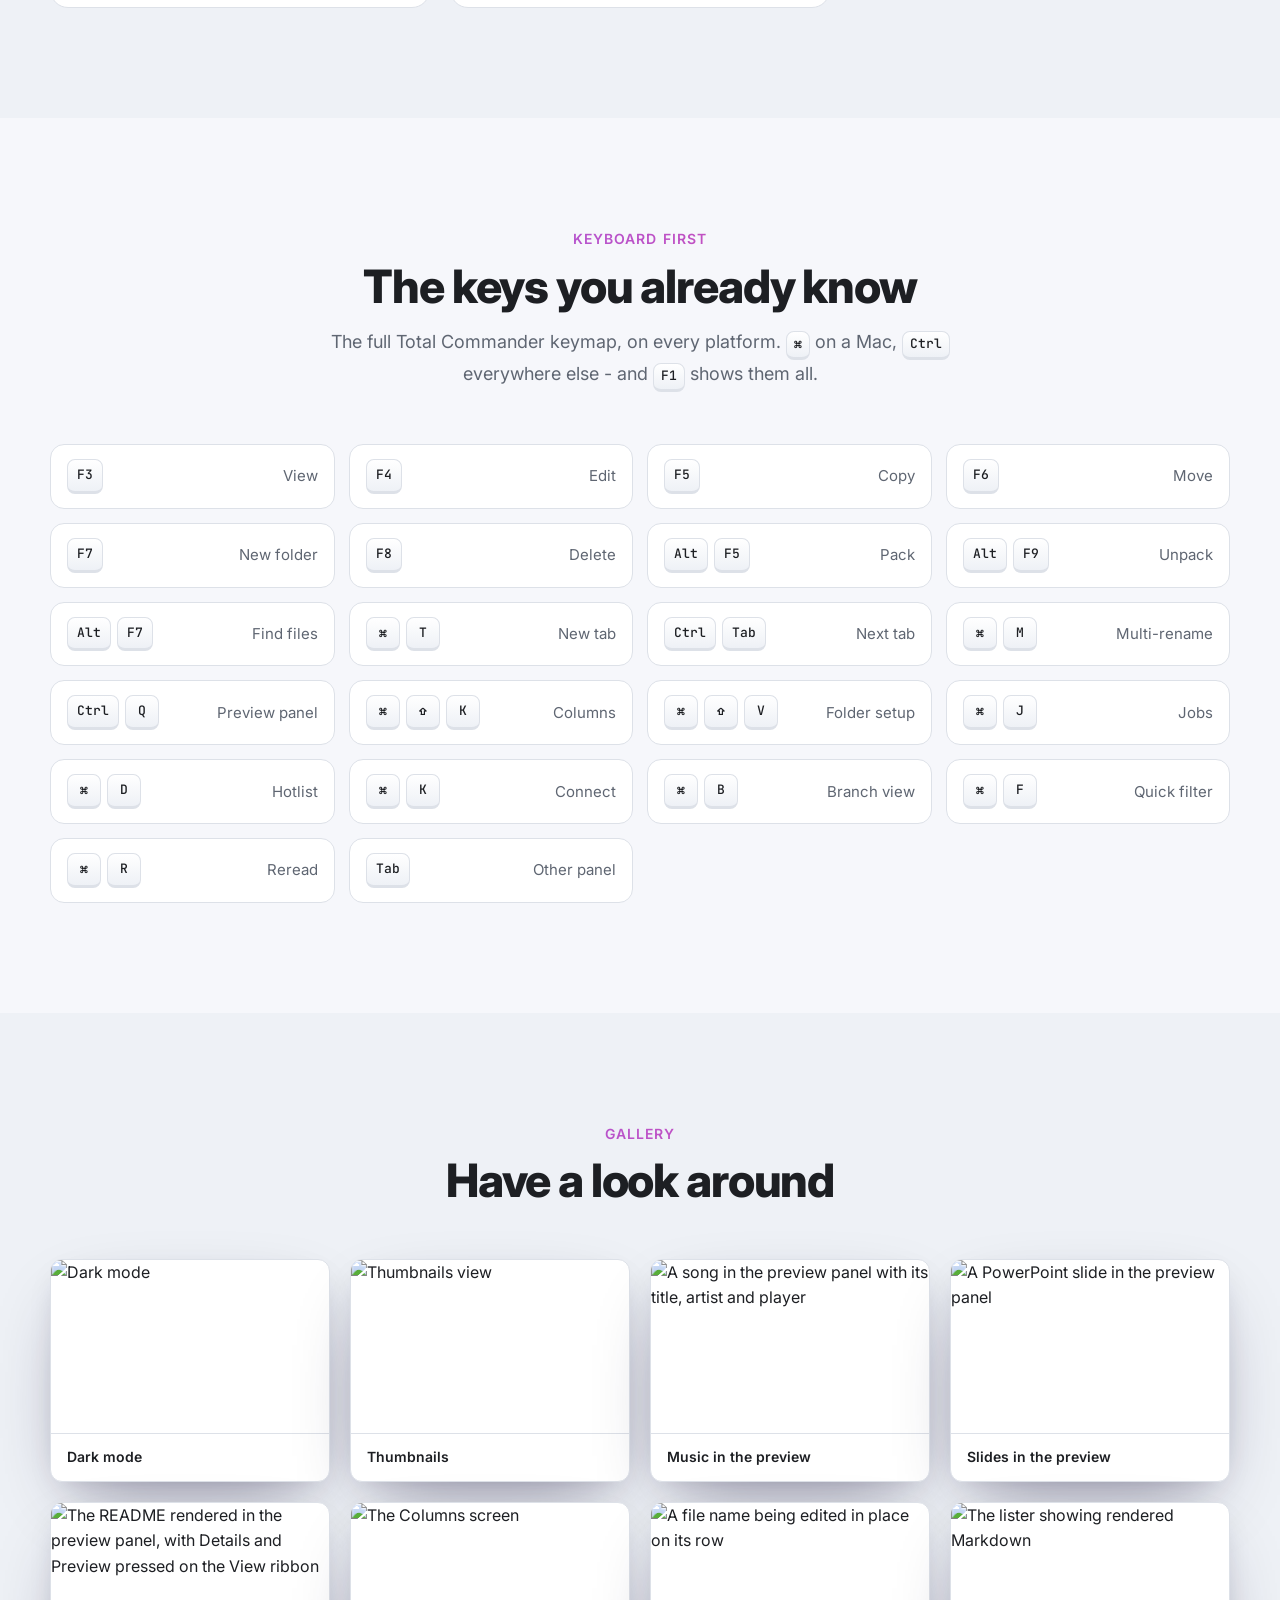
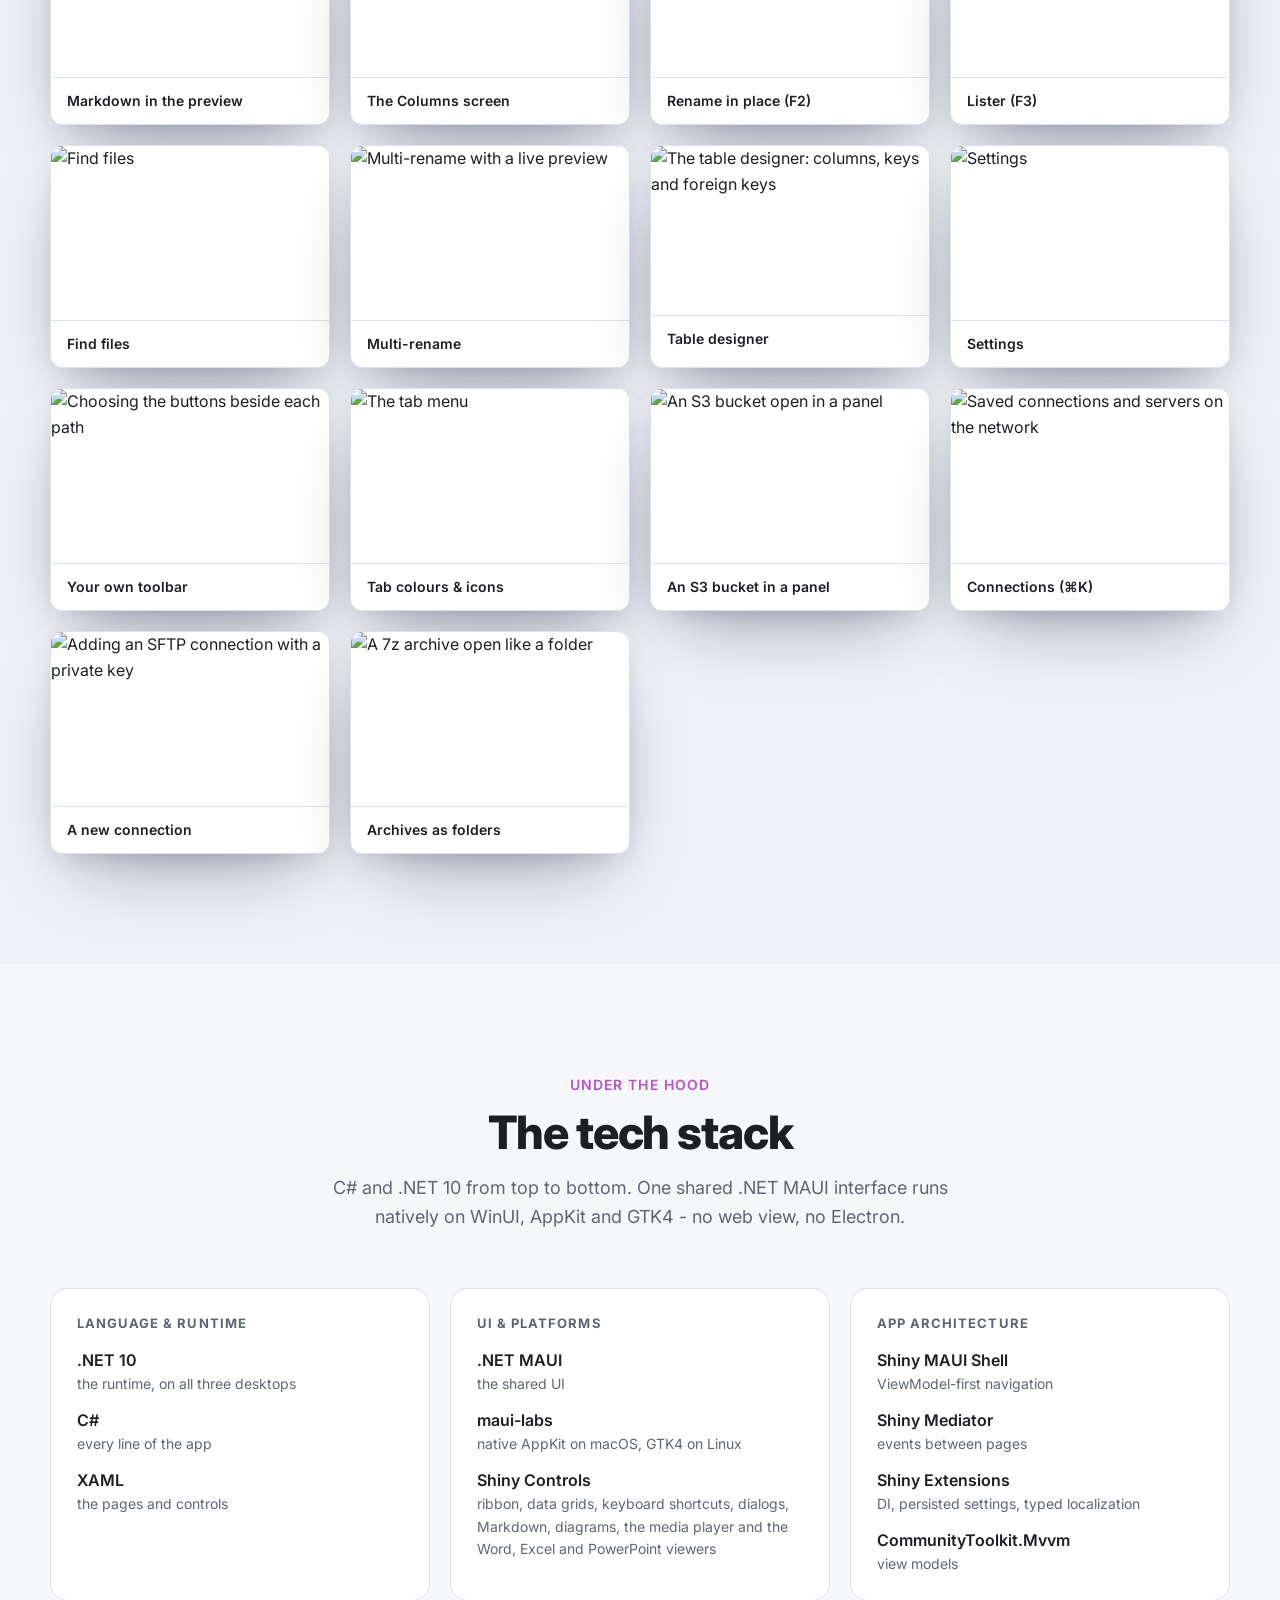
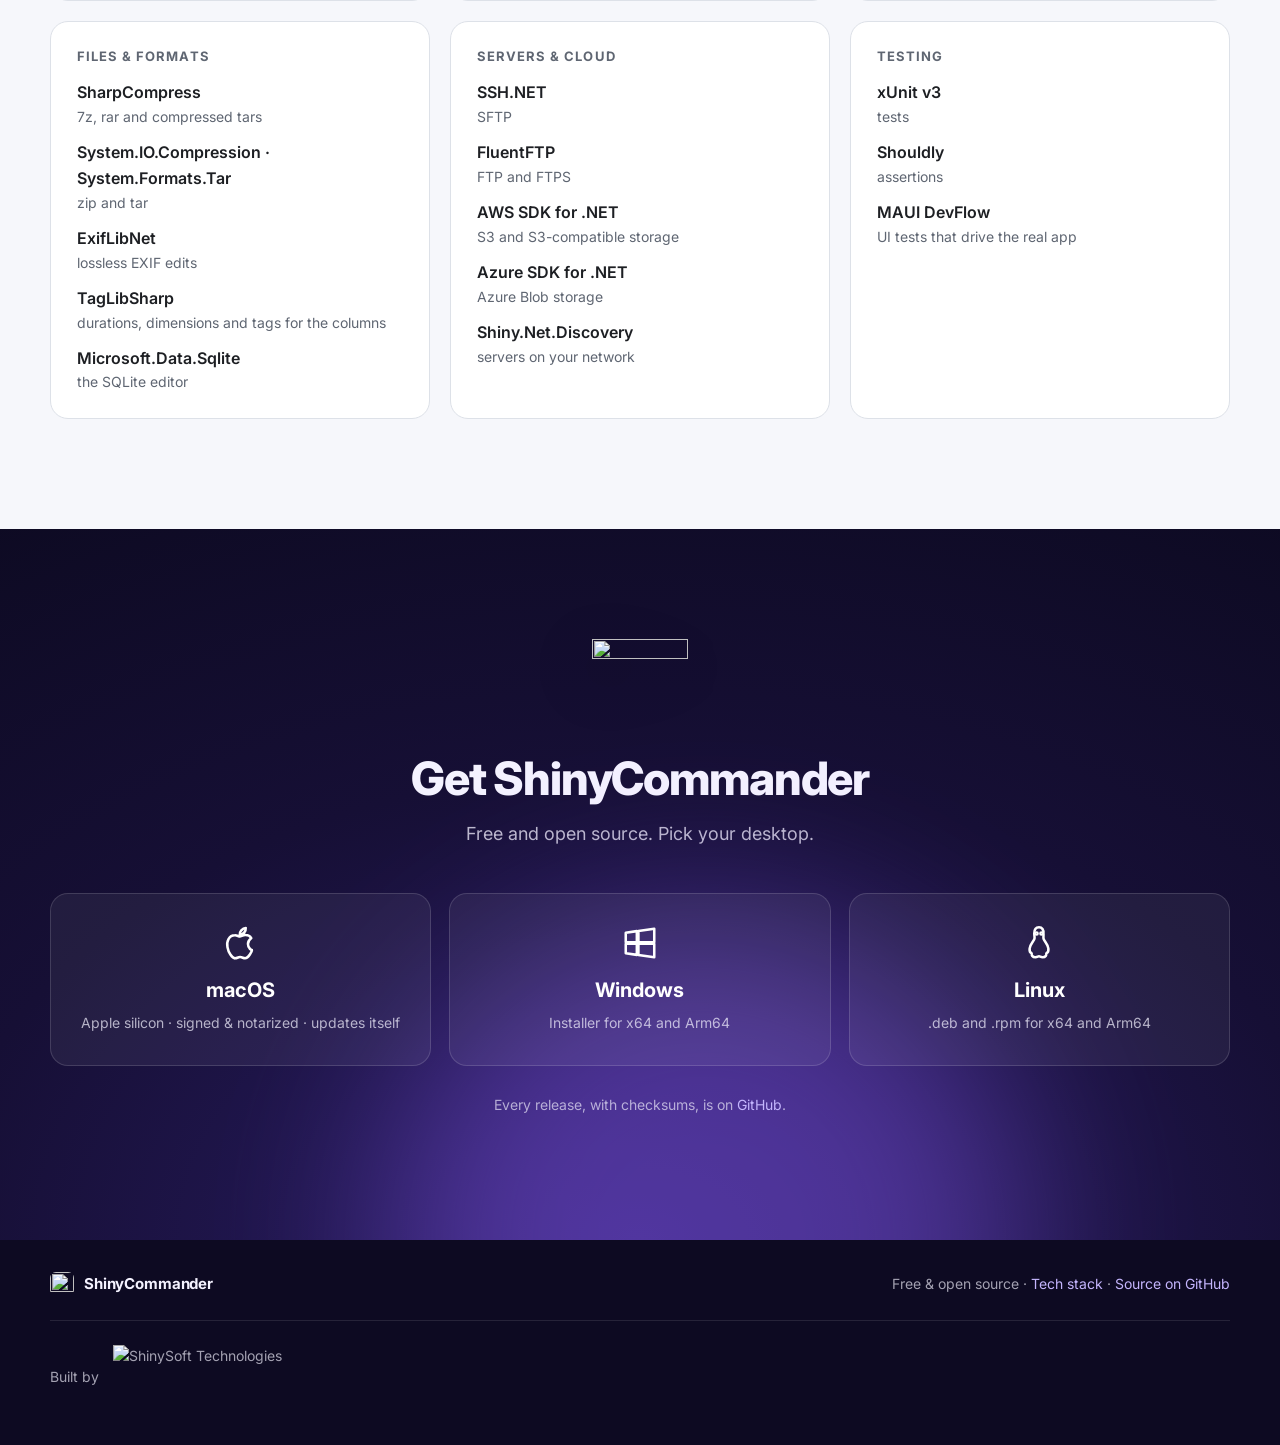
==== commit 068c6390: "Website: show the preview, custom columns and folder setup pictures A focus picture's --x shifts the" ====
--- a/website/index.html
+++ b/website/index.html
@@ -200,7 +200,7 @@
                         <li>Dock it right or below, drag it to size, and switch off any previewer you don't want</li>
                     </ul>
                 </div>
-                <figure class="shot focus" style="--x: 100%; --y: 19%" data-zoom><img src="screenshots/office-preview.png" alt="The preview panel showing a Word document beside both file panels" loading="lazy" width="1440" height="900"></figure>
+                <figure class="shot focus" style="--x: 50%; --y: 19%" data-zoom><img src="screenshots/office-preview.png" alt="The preview panel showing a Word document beside both file panels" loading="lazy" width="1440" height="900"></figure>
             </article>
 
             <article class="showcase" id="columns">
@@ -214,7 +214,7 @@
                         <li>Lens, aperture, ISO, codecs, bitrate, word counts, line counts and more, one click away</li>
                     </ul>
                 </div>
-                <figure class="shot focus" style="--x: 100%; --y: 19%" data-zoom><img src="screenshots/custom-columns.png" alt="A music folder with Duration, Artist, Album and Track columns above a photo folder with Dimensions" loading="lazy" width="1440" height="900"></figure>
+                <figure class="shot focus" style="--x: 50%; --y: 19%" data-zoom><img src="screenshots/custom-columns.png" alt="A music folder with Duration, Artist, Album and Track columns above a photo folder with Dimensions" loading="lazy" width="1440" height="900"></figure>
             </article>
 
             <article class="showcase flip" id="columns-screen">
@@ -228,7 +228,7 @@
                         <li>A narrow panel drops the least useful columns first, so Name stays readable</li>
                     </ul>
                 </div>
-                <figure class="shot" data-zoom><img src="screenshots/columns.png" alt="The Columns screen: the shown columns in order with move and remove buttons, beside every column you can add" loading="lazy" width="1440" height="900"></figure>
+                <figure class="shot focus" style="--zoom: 150%; --x: 0%; --y: 5%" data-zoom><img src="screenshots/columns.png" alt="The Columns screen: the shown columns in order with move and remove buttons, beside every column you can add" loading="lazy" width="1440" height="900"></figure>
             </article>
 
             <article class="showcase" id="folder-setups">
@@ -242,7 +242,7 @@
                         <li>Every setup listed in Settings, one tap to forget</li>
                     </ul>
                 </div>
-                <figure class="shot focus" style="--x: 100%; --y: 19%" data-zoom><img src="screenshots/folder-setup.png" alt="A wallpaper folder remembered as thumbnails, with the Folder setup badge on its path" loading="lazy" width="1440" height="900"></figure>
+                <figure class="shot focus" style="--x: 50%; --y: 19%" data-zoom><img src="screenshots/folder-setup.png" alt="A wallpaper folder remembered as thumbnails, with the Folder setup badge on its path" loading="lazy" width="1440" height="900"></figure>
             </article>
         </div>
     </section>
--- a/website/styles.css
+++ b/website/styles.css
@@ -254,8 +254,9 @@
     transition: transform .25s ease;
 }
 .shot:hover { transform: translateY(-3px); }
-/* a feature's picture, zoomed to the half of the window it's about (--x / --y: where that half starts, as a share of
-   the screenshot); the lightbox still opens the whole thing */
+/* a feature's picture, zoomed to the half of the window it's about. --x / --y shift it by a share of the zoomed
+   picture, which is twice the frame: 50% shows the right half (100% would shift it out of the frame altogether).
+   The lightbox still opens the whole thing */
 .shot.focus { aspect-ratio: 16 / 10; }
 .shot.focus img {
     width: var(--zoom, 200%);
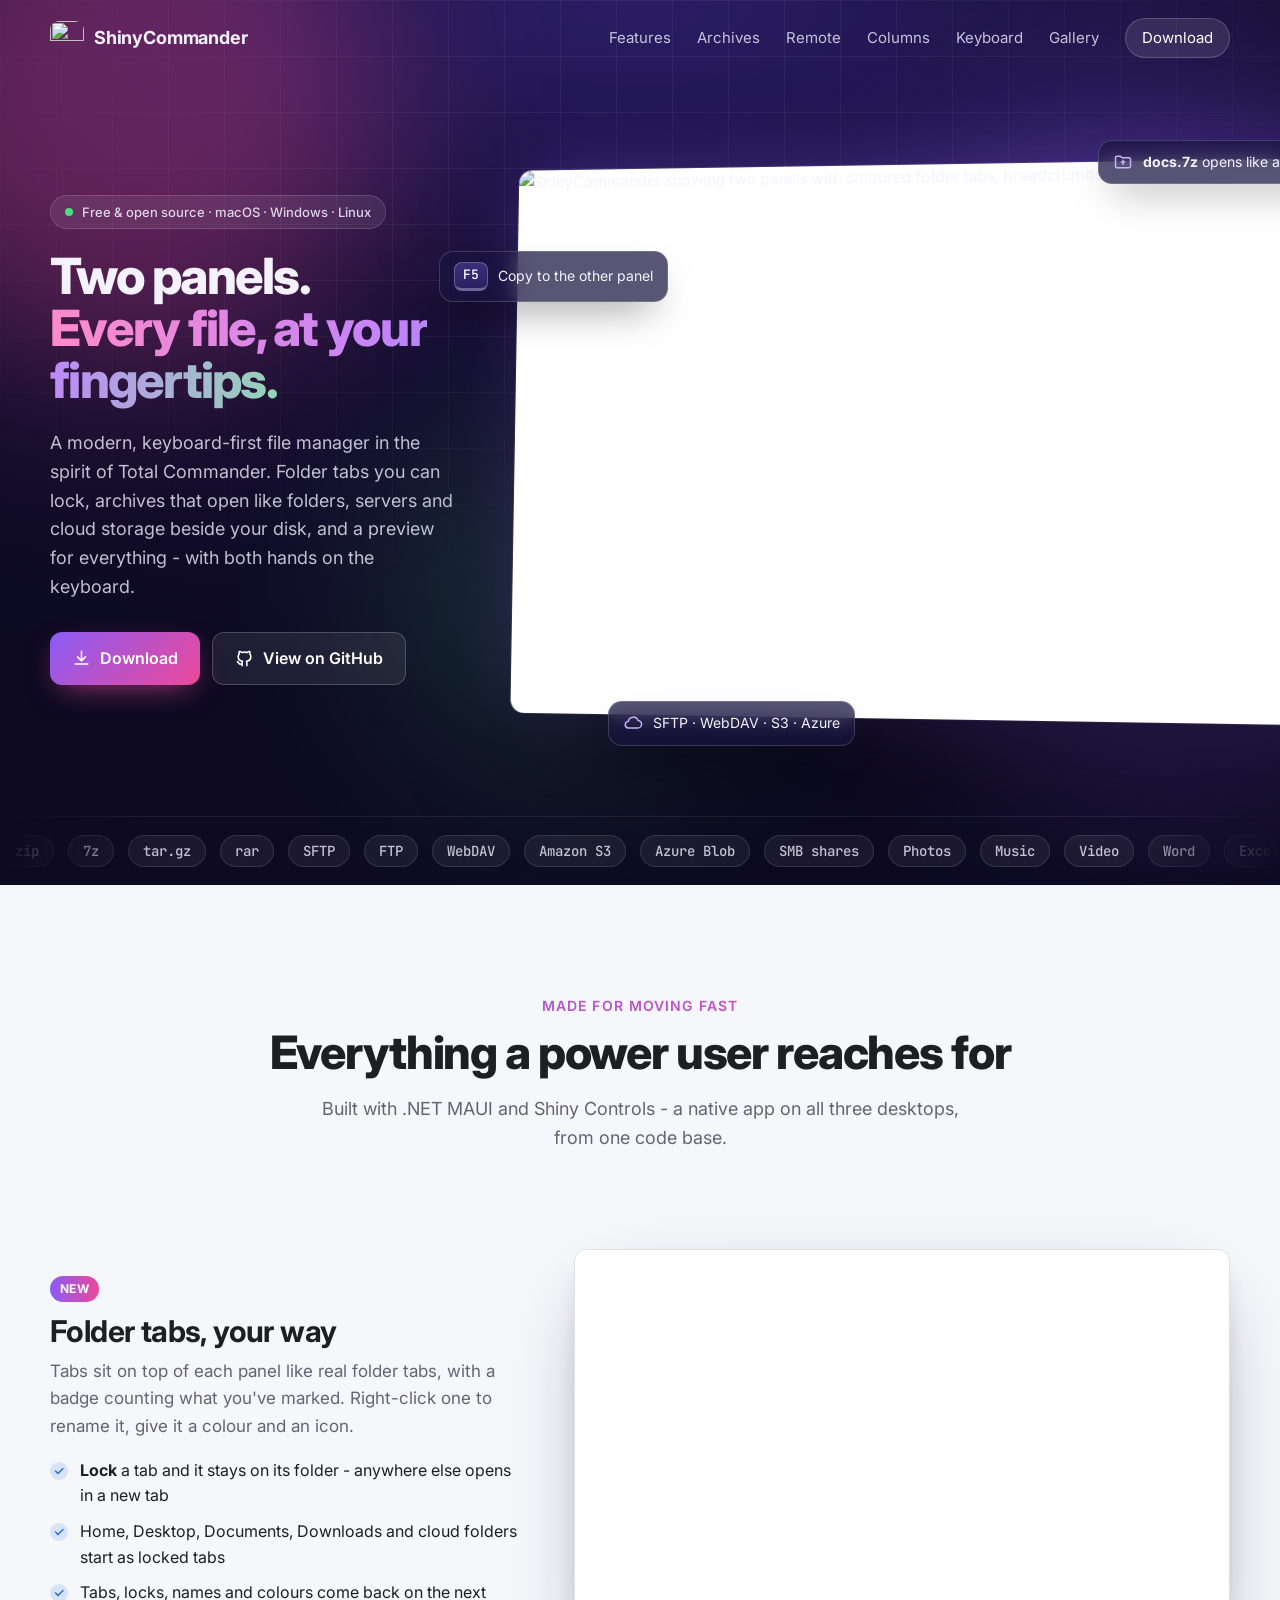
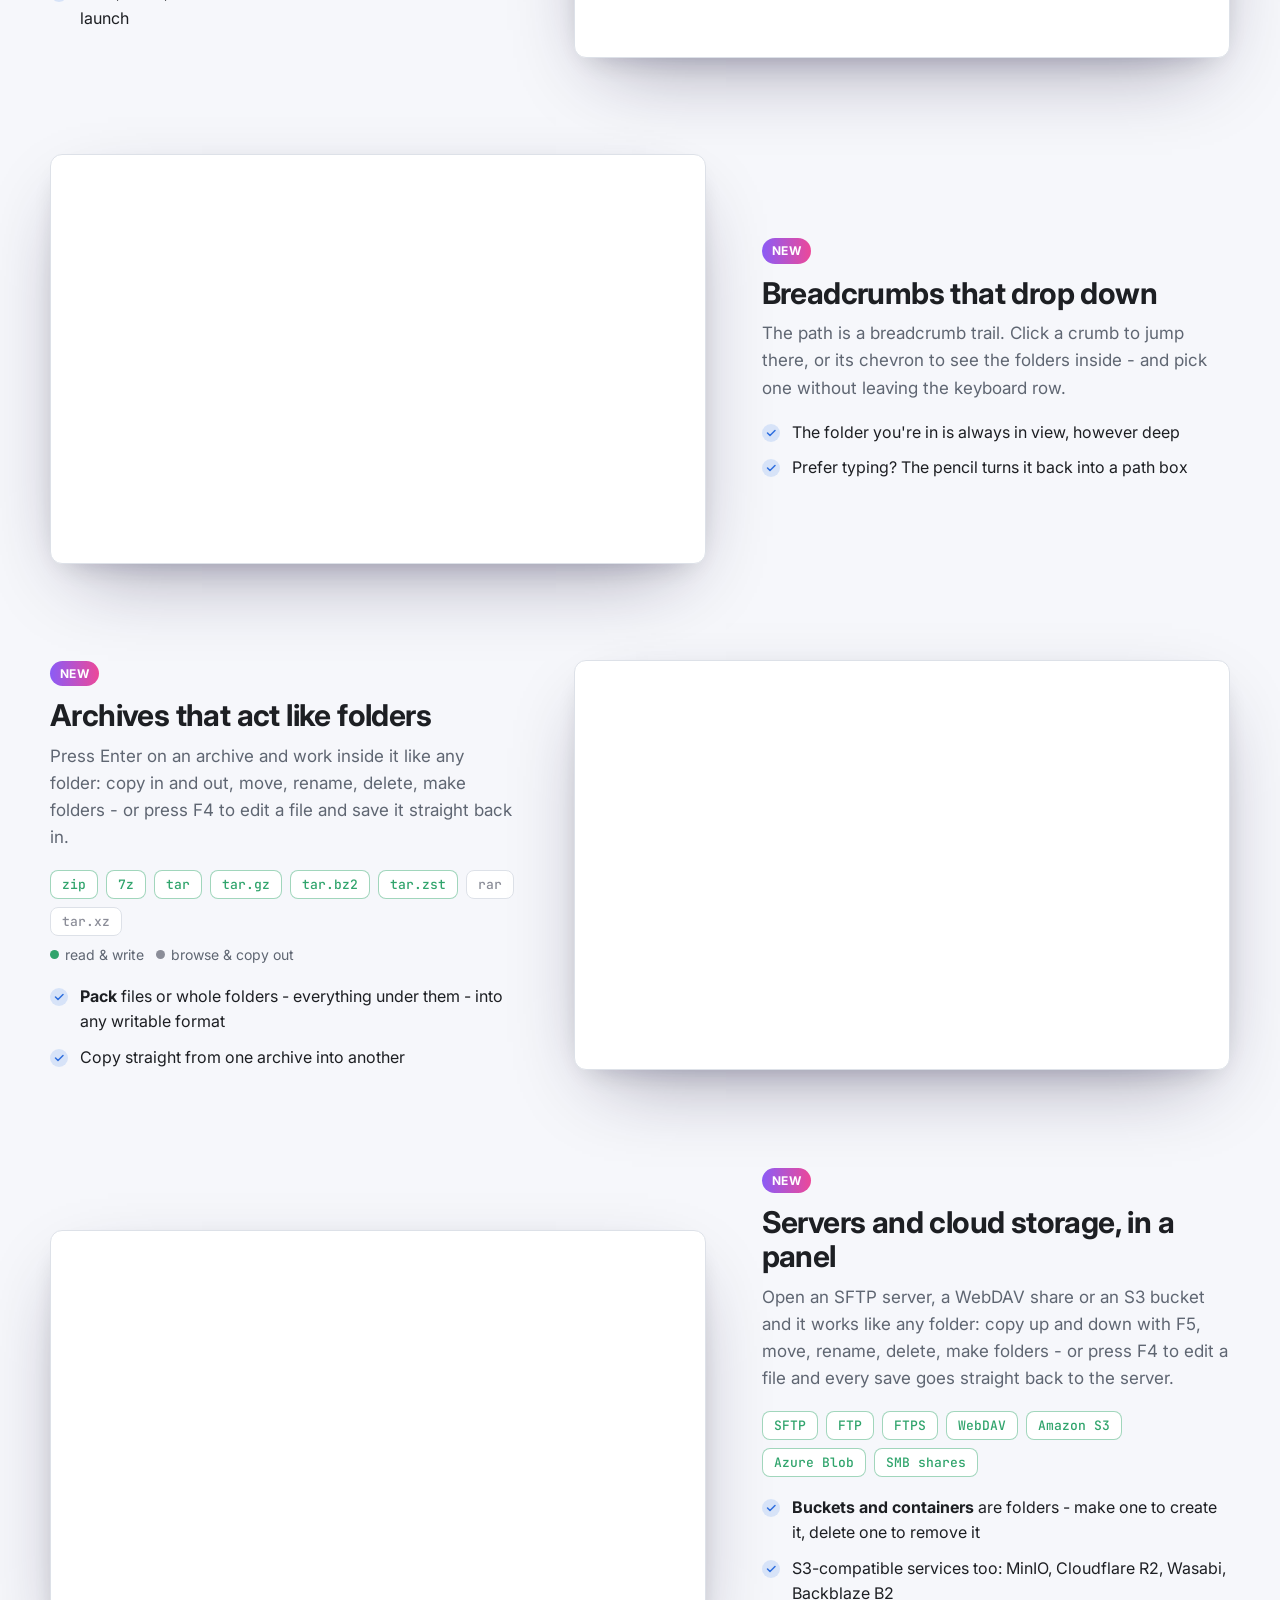
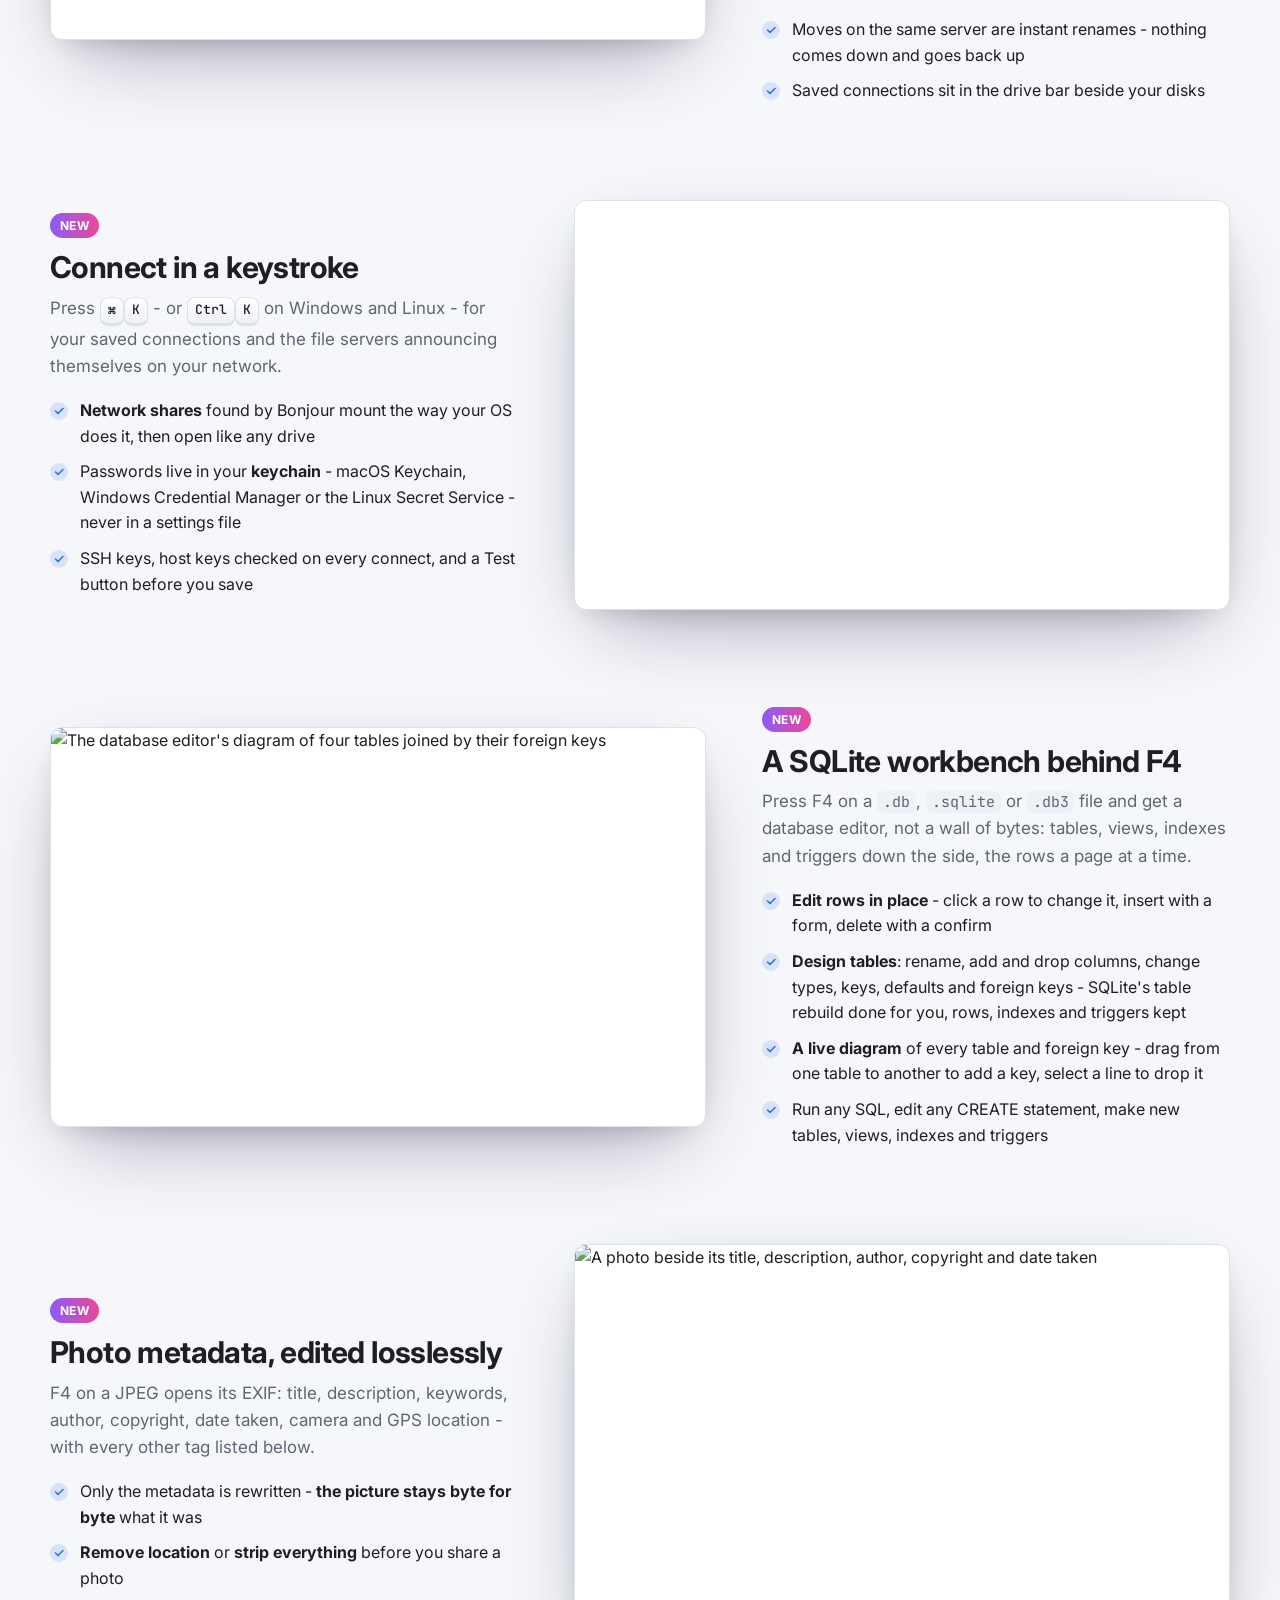
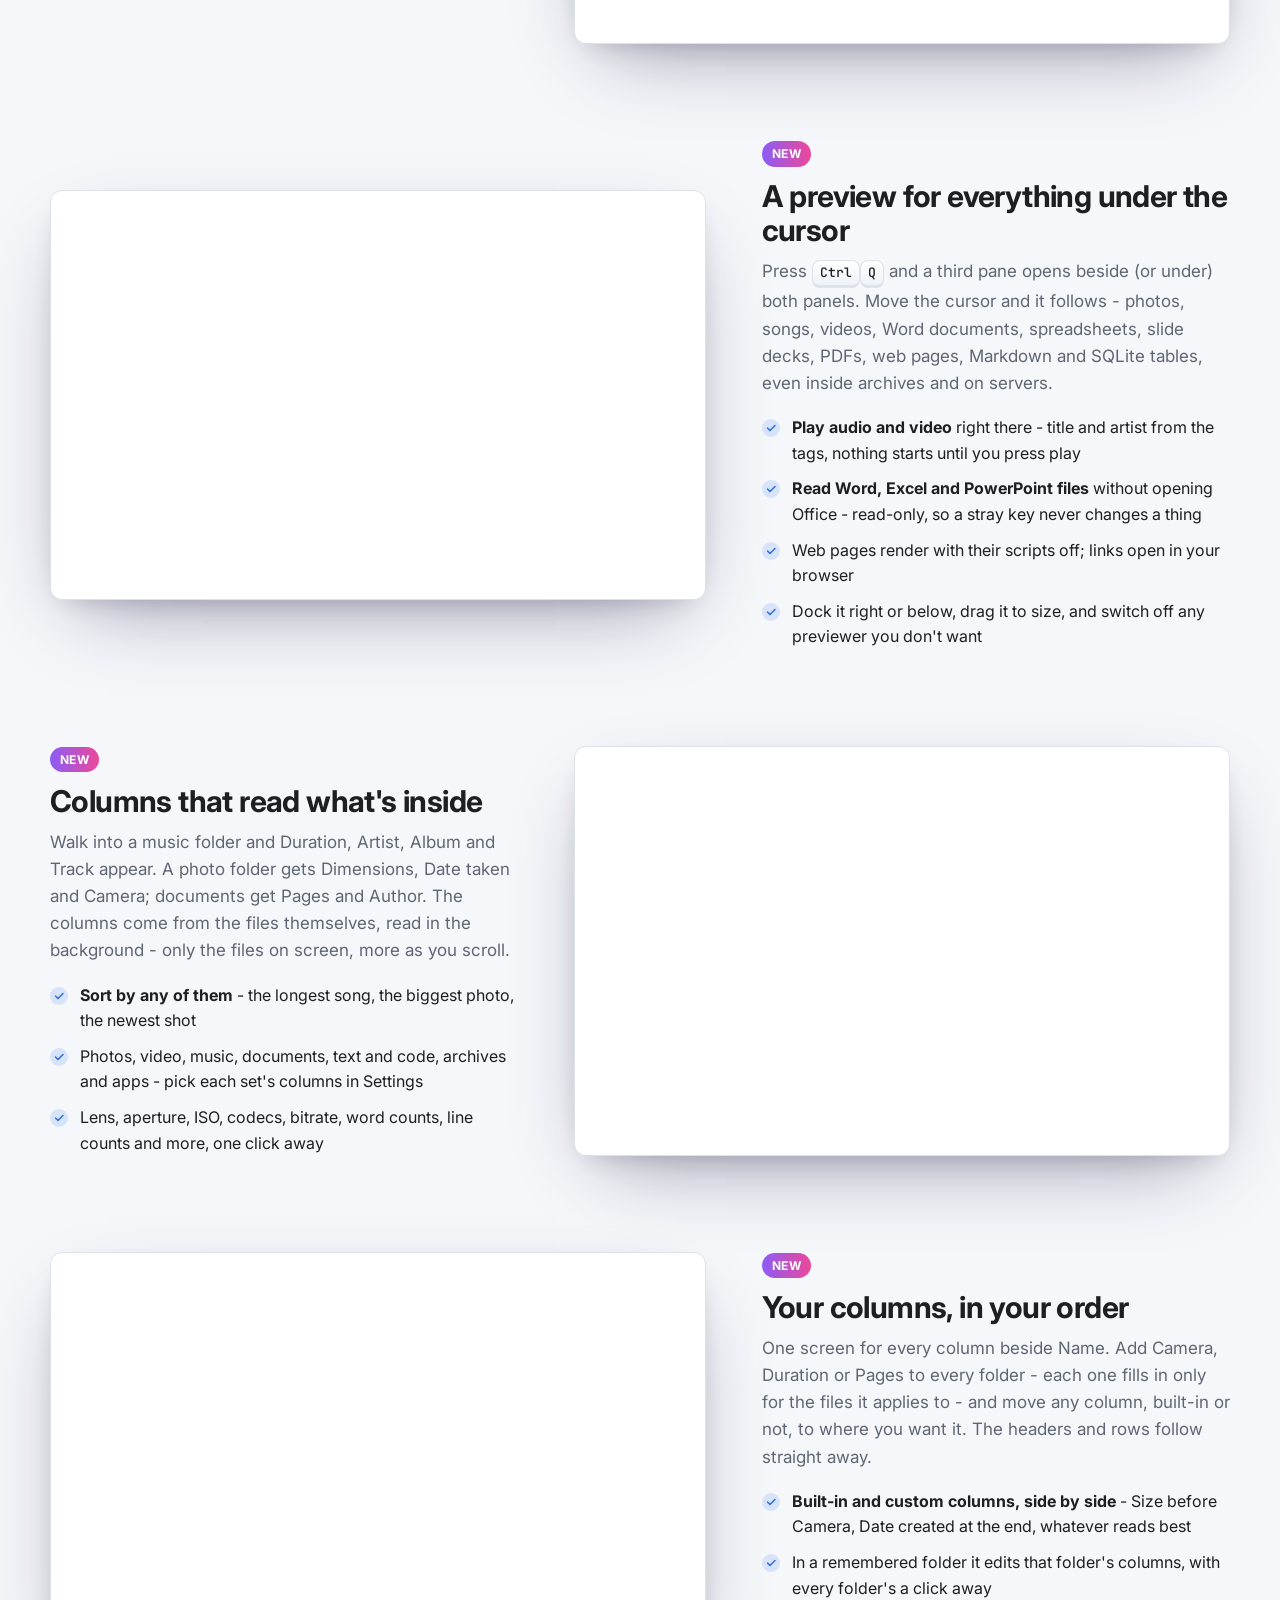
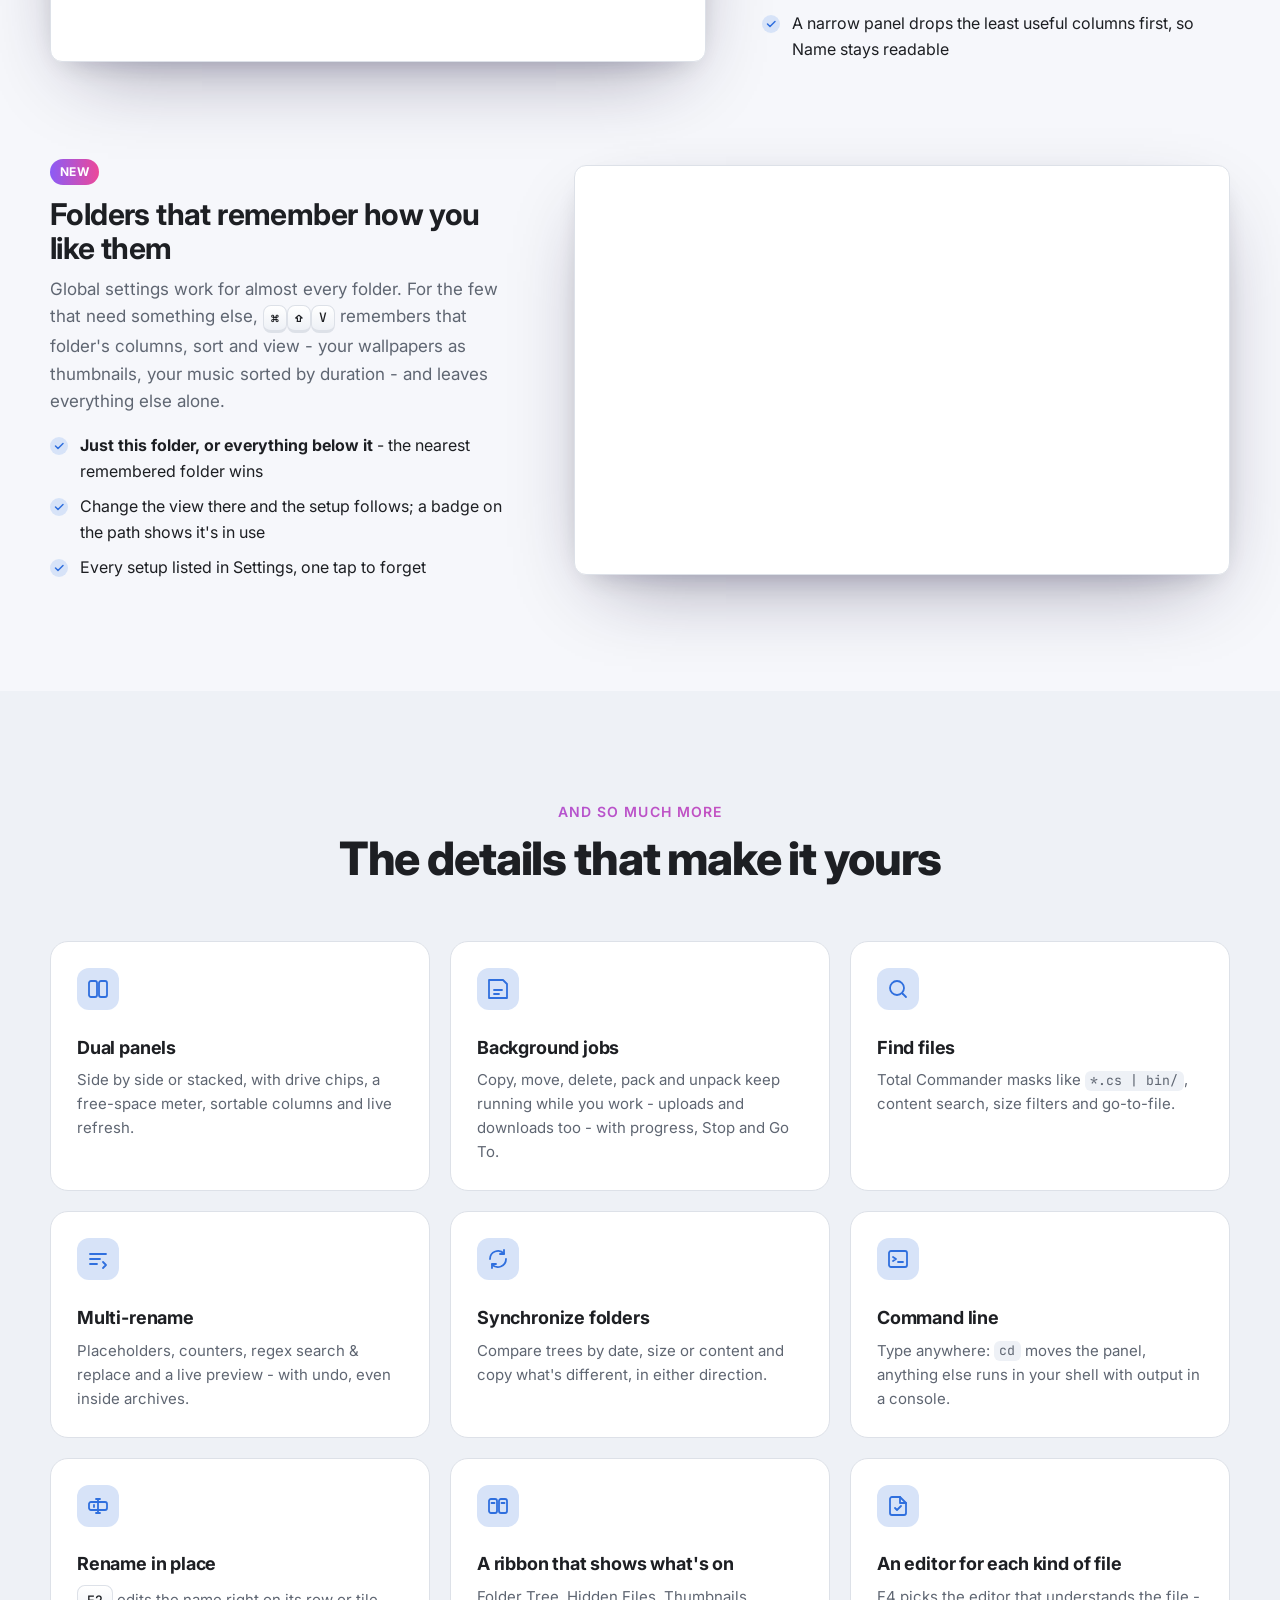
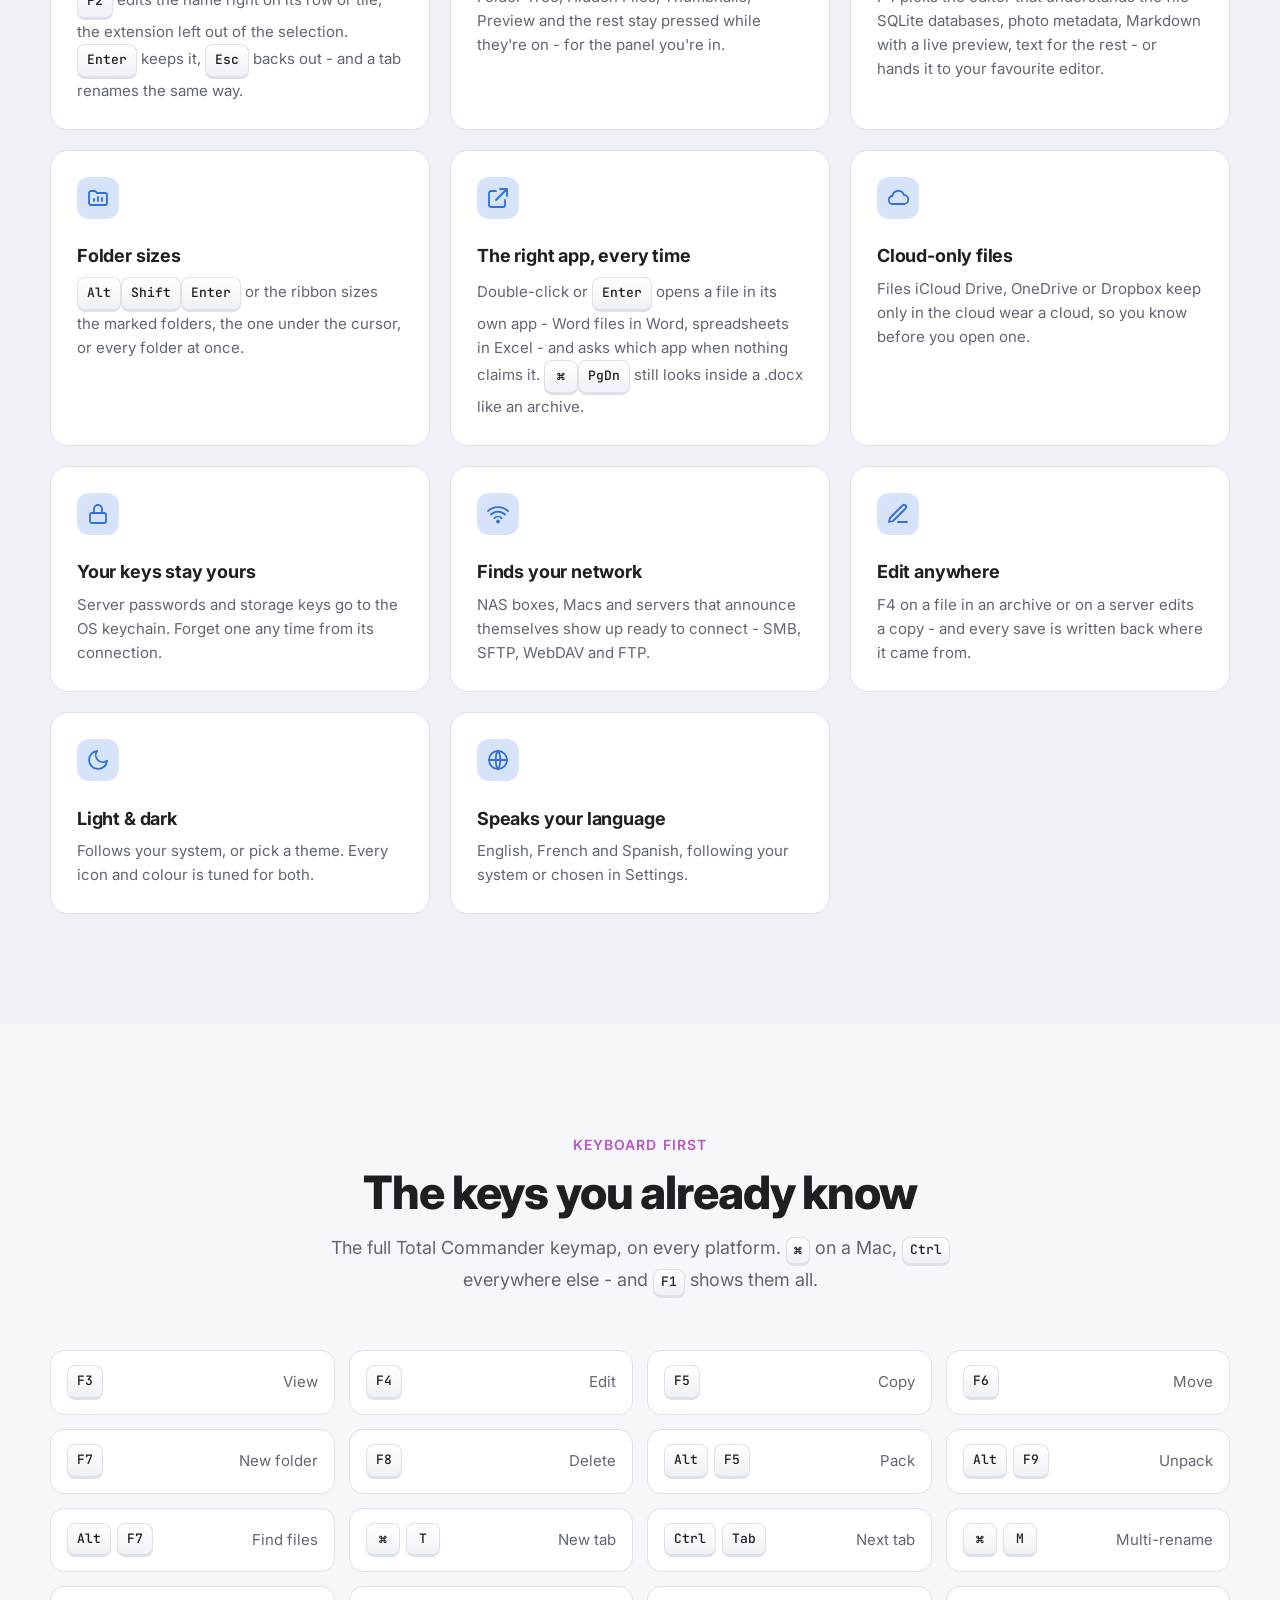
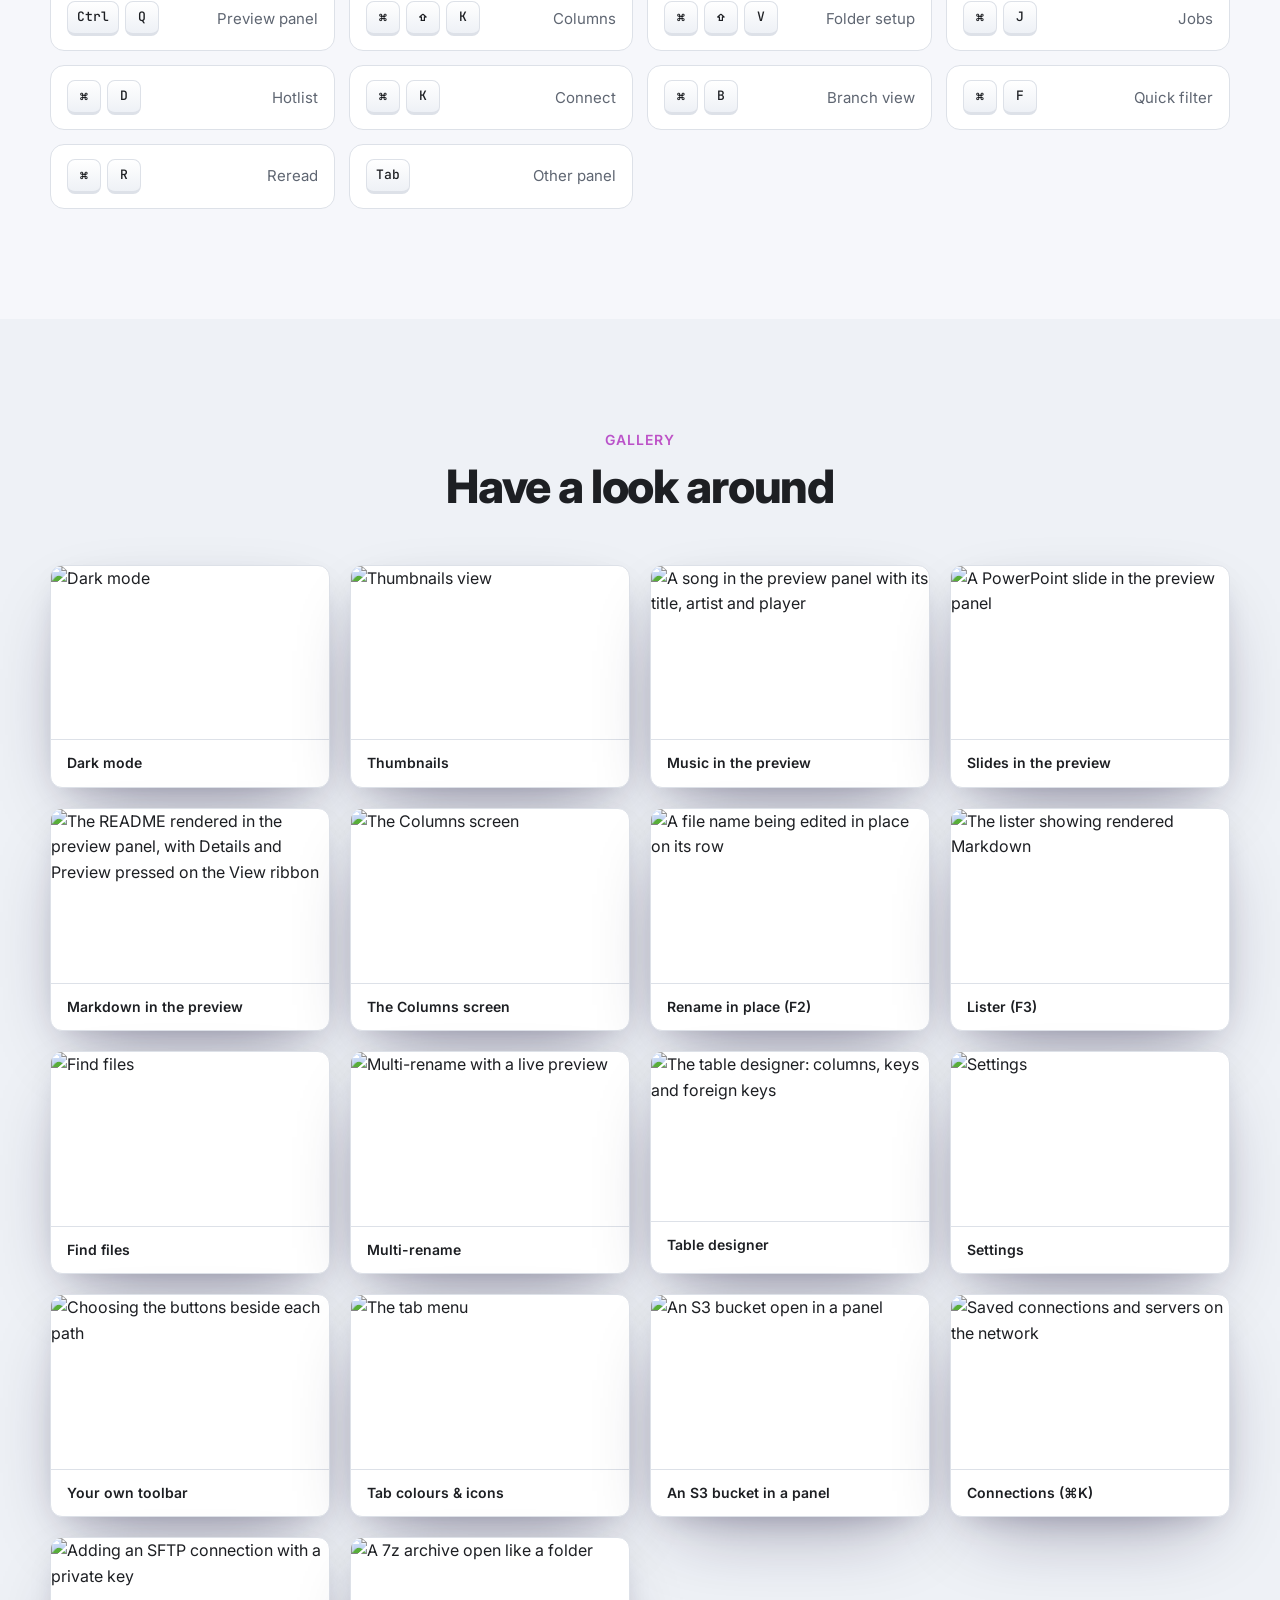
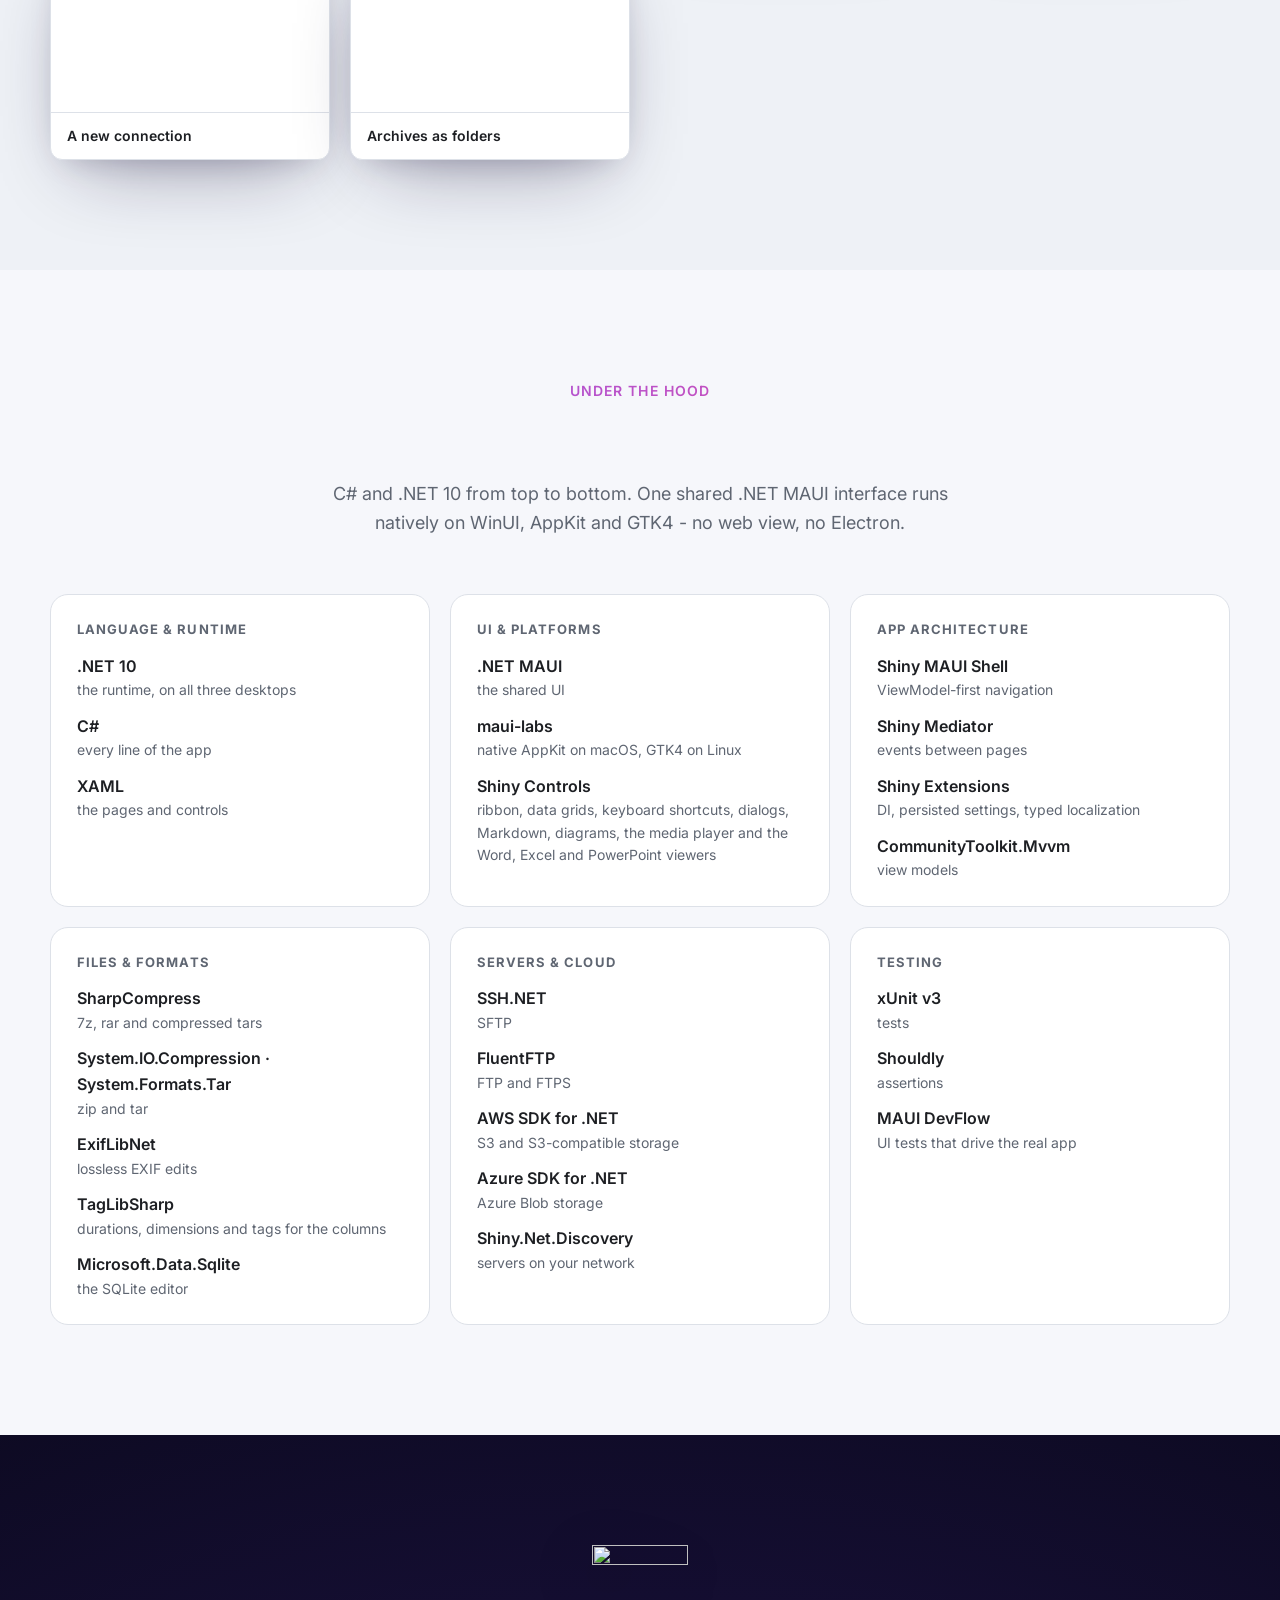
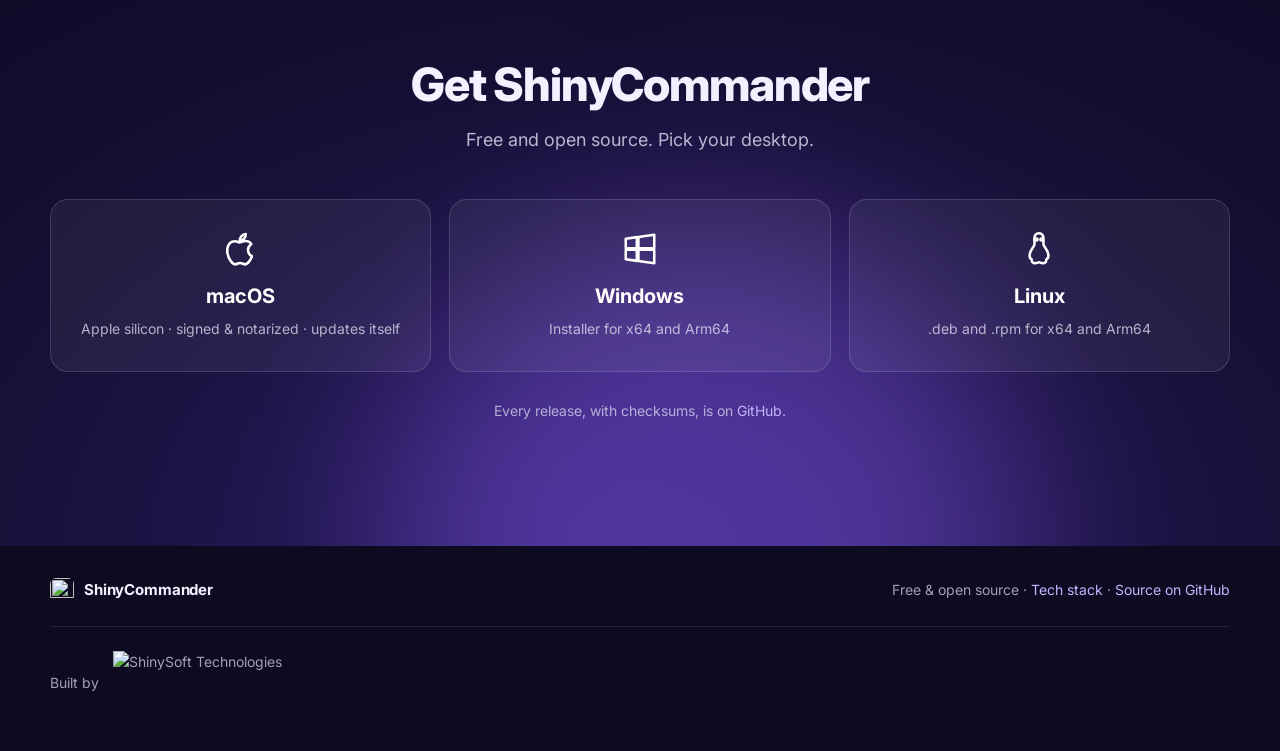
==== commit 3deb891a: "Website: the app on the first screen, and motion throughout The hero puts the main screenshot beside" ====
--- a/website/index.html
+++ b/website/index.html
@@ -23,6 +23,7 @@
     <link rel="stylesheet" href="styles.css">
 </head>
 <body>
+<div class="progress" aria-hidden="true"></div>
 
 <!-- the hero, on the icon's indigo night -->
 <header class="hero">
@@ -30,47 +31,68 @@
     <div class="glow glow-purple"></div>
     <div class="glow glow-green"></div>
 
-    <nav class="nav wrap">
-        <a class="brand" href="#">
-            <img src="appicon.png" alt="" width="34" height="34">
-            <span>ShinyCommander</span>
-        </a>
-        <div class="nav-links">
-            <a href="#features">Features</a>
-            <a href="#archives">Archives</a>
-            <a href="#remote">Remote</a>
-            <a href="#columns">Columns</a>
-            <a href="#keyboard">Keyboard</a>
-            <a href="#gallery">Gallery</a>
-            <a class="nav-cta" href="#download">Download</a>
+    <nav class="nav">
+        <div class="nav-inner wrap">
+            <a class="brand" href="#">
+                <img src="appicon.png" alt="" width="34" height="34">
+                <span>ShinyCommander</span>
+            </a>
+            <div class="nav-links">
+                <a href="#features">Features</a>
+                <a href="#archives">Archives</a>
+                <a href="#remote">Remote</a>
+                <a href="#columns">Columns</a>
+                <a href="#keyboard">Keyboard</a>
+                <a href="#gallery">Gallery</a>
+                <a class="nav-cta" href="#download">Download</a>
+            </div>
         </div>
     </nav>
 
-    <div class="hero-copy wrap">
-        <p class="eyebrow">Free &amp; open source · macOS · Windows · Linux</p>
-        <h1>Two panels.<br><span class="gradient-text">Every file, at your fingertips.</span></h1>
-        <p class="lede">
-            A modern, keyboard-first file manager in the spirit of Total Commander. Lock your favourite folders into
-            tabs, open zip, 7z and tar archives like folders, work on servers and cloud storage side by side with your
-            disk, preview anything from a song to a spreadsheet, and keep both hands on the keyboard.
-        </p>
-        <div class="hero-actions">
-            <a class="button primary" href="#download">
-                <svg viewBox="0 0 24 24" aria-hidden="true"><path d="M12 3v12m0 0-5-5m5 5 5-5M4 19h16"/></svg>
-                Download
-            </a>
-            <a class="button ghost" href="https://github.com/ShinySoftware/Commander">
-                <svg viewBox="0 0 24 24" aria-hidden="true"><path d="M9 19c-4.3 1.4-4.3-2.5-6-3m12 5v-3.5c0-1 .1-1.4-.5-2 2.8-.3 5.5-1.4 5.5-6a4.6 4.6 0 0 0-1.3-3.2 4.2 4.2 0 0 0-.1-3.2s-1.1-.3-3.5 1.3a12.3 12.3 0 0 0-6.2 0C6.5 2.8 5.4 3.1 5.4 3.1a4.2 4.2 0 0 0-.1 3.2A4.6 4.6 0 0 0 4 9.5c0 4.6 2.7 5.7 5.5 6-.6.6-.6 1.2-.5 2V21"/></svg>
-                View on GitHub
-            </a>
+    <div class="hero-grid wrap">
+        <div class="hero-copy">
+            <p class="eyebrow"><span class="pulse"></span>Free &amp; open source · macOS · Windows · Linux</p>
+            <h1>Two panels.<br><span class="gradient-text">Every file, at your fingertips.</span></h1>
+            <p class="lede">
+                A modern, keyboard-first file manager in the spirit of Total Commander. Folder tabs you can lock,
+                archives that open like folders, servers and cloud storage beside your disk, and a preview for
+                everything - with both hands on the keyboard.
+            </p>
+            <div class="hero-actions">
+                <a class="button primary" href="#download">
+                    <svg viewBox="0 0 24 24" aria-hidden="true"><path d="M12 3v12m0 0-5-5m5 5 5-5M4 19h16"/></svg>
+                    Download
+                </a>
+                <a class="button ghost" href="https://github.com/ShinySoftware/Commander">
+                    <svg viewBox="0 0 24 24" aria-hidden="true"><path d="M9 19c-4.3 1.4-4.3-2.5-6-3m12 5v-3.5c0-1 .1-1.4-.5-2 2.8-.3 5.5-1.4 5.5-6a4.6 4.6 0 0 0-1.3-3.2 4.2 4.2 0 0 0-.1-3.2s-1.1-.3-3.5 1.3a12.3 12.3 0 0 0-6.2 0C6.5 2.8 5.4 3.1 5.4 3.1a4.2 4.2 0 0 0-.1 3.2A4.6 4.6 0 0 0 4 9.5c0 4.6 2.7 5.7 5.5 6-.6.6-.6 1.2-.5 2V21"/></svg>
+                    View on GitHub
+                </a>
+            </div>
+        </div>
+
+        <!-- the app itself, first thing on the page: it tilts toward the pointer, with a few of its tricks floating beside it -->
+        <div class="hero-shot">
+            <figure class="window" data-zoom>
+                <img src="screenshots/main.png" alt="ShinyCommander showing two panels with coloured folder tabs, breadcrumbs and marked files" width="1440" height="900" fetchpriority="high">
+            </figure>
+            <div class="float float-copy"><kbd>F5</kbd><span>Copy to the other panel</span></div>
+            <div class="float float-archive">
+                <svg viewBox="0 0 24 24"><path d="M3 7a2 2 0 0 1 2-2h4l2 2h8a2 2 0 0 1 2 2v8a2 2 0 0 1-2 2H5a2 2 0 0 1-2-2z"/><path d="M12 10v5M10 12h4"/></svg>
+                <span><strong>docs.7z</strong> opens like a folder</span>
+            </div>
+            <div class="float float-remote">
+                <svg viewBox="0 0 24 24"><path d="M7 18a4 4 0 0 1-.6-8A6 6 0 0 1 18 9a4.5 4.5 0 0 1-.5 9z"/></svg>
+                <span>SFTP · WebDAV · S3 · Azure</span>
+            </div>
         </div>
     </div>
 
-    <div class="hero-shot wrap">
-        <figure class="window">
-            <div class="window-bar"><i></i><i></i><i></i></div>
-            <img src="screenshots/main.png" alt="ShinyCommander showing two panels with coloured folder tabs, breadcrumbs and marked files" width="1440" height="900">
-        </figure>
+    <!-- everything it opens, scrolling past -->
+    <div class="marquee" aria-hidden="true">
+        <div class="marquee-track">
+            <span>zip</span><span>7z</span><span>tar.gz</span><span>rar</span><span>SFTP</span><span>FTP</span><span>WebDAV</span><span>Amazon S3</span><span>Azure Blob</span><span>SMB shares</span><span>Photos</span><span>Music</span><span>Video</span><span>Word</span><span>Excel</span><span>PowerPoint</span><span>PDF</span><span>Markdown</span><span>SQLite</span>
+            <span>zip</span><span>7z</span><span>tar.gz</span><span>rar</span><span>SFTP</span><span>FTP</span><span>WebDAV</span><span>Amazon S3</span><span>Azure Blob</span><span>SMB shares</span><span>Photos</span><span>Music</span><span>Video</span><span>Word</span><span>Excel</span><span>PowerPoint</span><span>PDF</span><span>Markdown</span><span>SQLite</span>
+        </div>
     </div>
 </header>
 
--- a/website/styles.css
+++ b/website/styles.css
@@ -68,7 +68,17 @@
     overflow: hidden;
     background: radial-gradient(120% 80% at 50% 0%, #2A1D66 0%, var(--night) 45%, var(--night-2) 100%);
     color: #F4F2FF;
-    padding-bottom: 72px;
+    padding: 96px 0 0;
+}
+/* a faint grid behind it all, fading out toward the bottom */
+.hero::before {
+    content: "";
+    position: absolute;
+    inset: 0;
+    background-image: linear-gradient(rgba(255, 255, 255, .05) 1px, transparent 1px), linear-gradient(90deg, rgba(255, 255, 255, .05) 1px, transparent 1px);
+    background-size: 56px 56px;
+    mask-image: radial-gradient(90% 70% at 50% 20%, #000 30%, transparent 75%);
+    pointer-events: none;
 }
 
 .glow {
@@ -78,17 +88,46 @@
     opacity: .55;
     pointer-events: none;
 }
-.glow-pink { width: 520px; height: 520px; background: var(--pink); top: -160px; left: -140px; opacity: .35; }
-.glow-purple { width: 640px; height: 640px; background: var(--purple); top: 120px; right: -220px; opacity: .4; }
-.glow-green { width: 360px; height: 360px; background: var(--green); top: 520px; left: 30%; opacity: .16; }
-
+.glow-pink { width: 520px; height: 520px; background: var(--pink); top: -160px; left: -140px; opacity: .35; animation: drift-a 18s ease-in-out infinite alternate; }
+.glow-purple { width: 640px; height: 640px; background: var(--purple); top: 120px; right: -220px; opacity: .4; animation: drift-b 22s ease-in-out infinite alternate; }
+.glow-green { width: 360px; height: 360px; background: var(--green); top: 420px; left: 30%; opacity: .16; animation: drift-c 16s ease-in-out infinite alternate; }
+
+@keyframes drift-a { to { transform: translate(120px, 80px) scale(1.15); } }
+@keyframes drift-b { to { transform: translate(-140px, 60px) scale(.9); } }
+@keyframes drift-c { to { transform: translate(160px, -90px) scale(1.25); } }
+
+/* fixed at the top: clear over the hero, frosted once the page scrolls (site.js sets .scrolled) */
 .nav {
-    position: relative;
+    position: fixed;
+    inset: 0 0 auto;
+    z-index: 20;
+    color: #F4F2FF;
+    transition: background .3s ease, box-shadow .3s ease, backdrop-filter .3s ease;
+}
+.nav.scrolled {
+    background: rgba(13, 10, 34, .72);
+    backdrop-filter: blur(14px) saturate(1.4);
+    box-shadow: 0 1px 0 rgba(255, 255, 255, .08), 0 10px 30px -12px rgba(0, 0, 0, .5);
+}
+.nav-inner {
     display: flex;
     align-items: center;
     justify-content: space-between;
-    padding-block: 22px;
+    padding-block: 18px;
     gap: 16px;
+    transition: padding .3s ease;
+}
+.nav.scrolled .nav-inner { padding-block: 11px; }
+
+.progress {
+    position: fixed;
+    inset: 0 auto auto 0;
+    z-index: 30;
+    height: 3px;
+    width: 100%;
+    transform-origin: left;
+    transform: scaleX(var(--progress, 0));
+    background: linear-gradient(90deg, var(--purple), var(--pink), var(--green));
 }
 
 .brand { display: flex; align-items: center; gap: 10px; color: inherit; font-weight: 700; font-size: 18px; letter-spacing: -.01em; }
@@ -106,10 +145,28 @@
     border-radius: 999px;
 }
 
-.hero-copy { position: relative; text-align: center; padding-top: 56px; }
+/* copy on the left, the app on the right - both on the first screen */
+.hero-grid {
+    position: relative;
+    display: grid;
+    grid-template-columns: minmax(0, 4.3fr) minmax(0, 7.7fr);
+    gap: 44px;
+    align-items: center;
+    min-height: min(720px, calc(100vh - 150px));
+    padding-block: 24px 56px;
+}
+.hero-copy { position: relative; }
+.hero-copy > * { animation: rise .8s cubic-bezier(.2, .8, .2, 1) both; }
+.hero-copy > :nth-child(2) { animation-delay: .08s; }
+.hero-copy > :nth-child(3) { animation-delay: .16s; }
+.hero-copy > :nth-child(4) { animation-delay: .24s; }
+
+@keyframes rise { from { opacity: 0; transform: translateY(24px); } }
 
 .eyebrow {
-    display: inline-block;
+    display: inline-flex;
+    align-items: center;
+    gap: 9px;
     margin: 0 0 22px;
     padding: 6px 14px;
     border-radius: 999px;
@@ -119,31 +176,35 @@
     font-weight: 500;
     color: rgba(244, 242, 255, .85);
 }
+.pulse { width: 8px; height: 8px; border-radius: 50%; background: var(--green); box-shadow: 0 0 0 0 rgba(74, 222, 128, .7); animation: pulse 2s ease-out infinite; }
+@keyframes pulse { to { box-shadow: 0 0 0 10px rgba(74, 222, 128, 0); } }
 
 h1 {
-    margin: 0 auto;
-    max-width: 900px;
-    font-size: clamp(40px, 6.4vw, 76px);
+    margin: 0;
+    font-size: clamp(36px, 3.9vw, 52px);
     line-height: 1.04;
     letter-spacing: -.035em;
     font-weight: 800;
 }
 
 .gradient-text {
-    background: linear-gradient(95deg, #FF8AC8 0%, #C084FC 45%, #8BE9A6 100%);
+    background: linear-gradient(95deg, #FF8AC8 0%, #C084FC 30%, #8BE9A6 55%, #C084FC 80%, #FF8AC8 100%);
+    background-size: 200% 100%;
     -webkit-background-clip: text;
     background-clip: text;
     color: transparent;
-}
+    animation: shimmer 8s linear infinite;
+}
+@keyframes shimmer { to { background-position: -200% 0; } }
 
 .lede {
-    max-width: 660px;
-    margin: 24px auto 0;
-    font-size: clamp(17px, 2vw, 20px);
+    max-width: 520px;
+    margin: 22px 0 0;
+    font-size: clamp(16px, 1.5vw, 18px);
     color: rgba(244, 242, 255, .78);
 }
 
-.hero-actions { display: flex; justify-content: center; flex-wrap: wrap; gap: 12px; margin-top: 34px; }
+.hero-actions { display: flex; flex-wrap: wrap; gap: 12px; margin-top: 30px; }
 
 .button {
     display: inline-flex;
@@ -157,23 +218,88 @@
 }
 .button:hover { text-decoration: none; transform: translateY(-1px); }
 .button svg { width: 19px; height: 19px; fill: none; stroke: currentColor; stroke-width: 2; stroke-linecap: round; stroke-linejoin: round; }
-.button.primary { background: linear-gradient(135deg, #8B5CF6, #EC4899); color: #fff; box-shadow: 0 10px 30px -10px rgba(236, 72, 153, .7); }
+.button.primary { position: relative; overflow: hidden; background: linear-gradient(135deg, #8B5CF6, #EC4899); color: #fff; box-shadow: 0 10px 30px -10px rgba(236, 72, 153, .7); }
+/* a light sweeping across it every few seconds */
+.button.primary::after {
+    content: "";
+    position: absolute;
+    inset: 0;
+    background: linear-gradient(110deg, transparent 30%, rgba(255, 255, 255, .45) 50%, transparent 70%);
+    transform: translateX(-120%);
+    animation: sweep 4.5s ease-in-out 1.2s infinite;
+}
+@keyframes sweep { 0%, 70% { transform: translateX(-120%); } 100% { transform: translateX(120%); } }
 .button.primary:hover { box-shadow: 0 14px 34px -10px rgba(236, 72, 153, .9); }
 .button.ghost { color: #fff; background: rgba(255, 255, 255, .08); border: 1px solid rgba(255, 255, 255, .2); }
 .button.ghost:hover { background: rgba(255, 255, 255, .14); }
 
-.hero-shot { position: relative; margin-top: 64px; }
+/* the app, a little wider than its column, swinging in and tilting toward the pointer (site.js sets --rx / --ry) */
+.hero-shot { position: relative; margin-right: -22%; perspective: 2200px; animation: swing-in 1.1s cubic-bezier(.2, .8, .2, 1) .15s both; }
+@keyframes swing-in { from { opacity: 0; transform: translateY(40px) rotateY(-18deg); } }
 
 .window {
     margin: 0;
     border-radius: 14px;
     overflow: hidden;
     background: #fff;
-    box-shadow: 0 50px 120px -30px rgba(0, 0, 0, .7), 0 0 0 1px rgba(255, 255, 255, .08);
-    transform: perspective(2000px) rotateX(4deg);
-    transform-origin: top center;
-}
-.window-bar { display: none; }
+    cursor: zoom-in;
+    box-shadow: 0 50px 120px -30px rgba(0, 0, 0, .75), 0 0 0 1px rgba(255, 255, 255, .1), 0 0 80px -20px rgba(139, 92, 246, .55);
+    transform: rotateY(var(--ry, -7deg)) rotateX(var(--rx, 3deg));
+    transform-style: preserve-3d;
+    transition: transform .6s cubic-bezier(.2, .8, .2, 1);
+}
+
+/* a few of its tricks, floating beside it */
+.float {
+    position: absolute;
+    display: flex;
+    align-items: center;
+    gap: 10px;
+    padding: 10px 14px;
+    border-radius: 14px;
+    font-size: 14px;
+    white-space: nowrap;
+    color: #F4F2FF;
+    background: rgba(26, 20, 64, .72);
+    backdrop-filter: blur(10px);
+    border: 1px solid rgba(255, 255, 255, .16);
+    box-shadow: 0 18px 40px -16px rgba(0, 0, 0, .6);
+    animation: pop .7s cubic-bezier(.2, 1.4, .4, 1) both, bob 6s ease-in-out infinite;
+}
+.float svg { width: 20px; height: 20px; fill: none; stroke: #C4B5FD; stroke-width: 1.8; stroke-linecap: round; stroke-linejoin: round; }
+.float kbd { color: #fff; background: linear-gradient(#3B2F7A, #2A2160); border-color: rgba(255, 255, 255, .25); min-width: 0; padding: 2px 8px; }
+.float-copy { left: -7%; top: 16%; animation-delay: .9s, .9s; }
+.float-archive { right: 6%; top: -4%; animation-delay: 1.1s, 2.4s; }
+.float-remote { left: 12%; bottom: -5%; animation-delay: 1.3s, 1.6s; }
+@keyframes pop { from { opacity: 0; transform: scale(.6) translateY(10px); } }
+@keyframes bob { 50% { translate: 0 -10px; } }
+
+/* what it opens, scrolling past under the hero */
+.marquee {
+    position: relative;
+    overflow: hidden;
+    padding: 18px 0;
+    border-top: 1px solid rgba(255, 255, 255, .08);
+    mask-image: linear-gradient(90deg, transparent, #000 12%, #000 88%, transparent);
+}
+.marquee-track { display: flex; gap: 14px; width: max-content; animation: marquee 40s linear infinite; }
+.marquee-track span {
+    padding: 6px 14px;
+    border-radius: 999px;
+    font: 500 14px "JetBrains Mono", ui-monospace, monospace;
+    color: rgba(244, 242, 255, .78);
+    background: rgba(255, 255, 255, .06);
+    border: 1px solid rgba(255, 255, 255, .12);
+}
+@keyframes marquee { to { transform: translateX(calc(-50% - 7px)); } }
+
+/* ---------------------------------------------------------------- scroll reveals (site.js adds .in as each comes into view) */
+
+.reveal { opacity: 0; transform: translateY(36px); transition: opacity .8s ease, transform .8s cubic-bezier(.2, .8, .2, 1); transition-delay: var(--delay, 0s); }
+.reveal.from-left { transform: translateX(-60px); }
+.reveal.from-right { transform: translateX(60px); }
+.reveal.zoom { transform: scale(.92); }
+.reveal.in { opacity: 1; transform: none; }
 
 /* ---------------------------------------------------------------- sections */
 
@@ -253,7 +379,8 @@
     cursor: zoom-in;
     transition: transform .25s ease;
 }
-.shot:hover { transform: translateY(-3px); }
+.shot:hover { transform: translateY(-4px) scale(1.01); box-shadow: var(--shadow), 0 0 0 1px color-mix(in srgb, var(--purple) 40%, transparent), 0 20px 60px -20px color-mix(in srgb, var(--purple) 50%, transparent); }
+.shot.focus img { transition: transform .8s cubic-bezier(.2, .8, .2, 1); }
 /* a feature's picture, zoomed to the half of the window it's about. --x / --y shift it by a share of the zoomed
    picture, which is twice the frame: 50% shows the right half (100% would shift it out of the frame altogether).
    The lightbox still opens the whole thing */
@@ -291,7 +418,9 @@
     padding: 26px;
     transition: transform .2s ease, box-shadow .2s ease;
 }
-.card:hover { transform: translateY(-3px); box-shadow: var(--shadow); }
+.card:hover { transform: translateY(-4px); box-shadow: var(--shadow); border-color: color-mix(in srgb, var(--purple) 40%, var(--border)); }
+.card:hover svg { transform: rotate(-8deg) scale(1.1); }
+.card svg { transition: transform .3s cubic-bezier(.2, 1.4, .4, 1); }
 .card svg {
     width: 42px;
     height: 42px;
@@ -319,6 +448,11 @@
     border-radius: 14px;
 }
 .key span { margin-left: auto; color: var(--subtle); font-size: 15px; }
+.key { transition: border-color .2s ease, box-shadow .2s ease; }
+.key kbd { transition: transform .12s ease, border-bottom-width .12s ease; }
+/* site.js presses one after another while the section is in view */
+.key.pressed { border-color: color-mix(in srgb, var(--accent) 50%, var(--border)); box-shadow: 0 0 0 4px color-mix(in srgb, var(--accent) 14%, transparent); }
+.key.pressed kbd { transform: translateY(2px); border-bottom-width: 1px; color: var(--accent); }
 kbd {
     display: inline-block;
     min-width: 34px;
@@ -427,6 +561,11 @@
 /* ---------------------------------------------------------------- smaller screens */
 
 @media (max-width: 960px) {
+    .hero-grid { grid-template-columns: 1fr; gap: 40px; min-height: 0; text-align: center; }
+    .hero-copy .lede { margin-inline: auto; }
+    .hero-actions { justify-content: center; }
+    .hero-shot { margin-right: 0; }
+    .float { display: none; }
     .showcase, .showcase.flip { grid-template-columns: 1fr; gap: 28px; margin-top: 72px; }
     .showcase.flip .showcase-copy { order: 0; }
     .grid, .stack { grid-template-columns: repeat(2, minmax(0, 1fr)); }
@@ -444,6 +583,7 @@
 
 @media (prefers-reduced-motion: reduce) {
     html { scroll-behavior: auto; }
-    .button, .card, .shot, .platform { transition: none; }
+    *, *::before, *::after { animation: none !important; transition: none !important; }
     .window { transform: none; }
-}
+    .reveal { opacity: 1; transform: none; }
+}
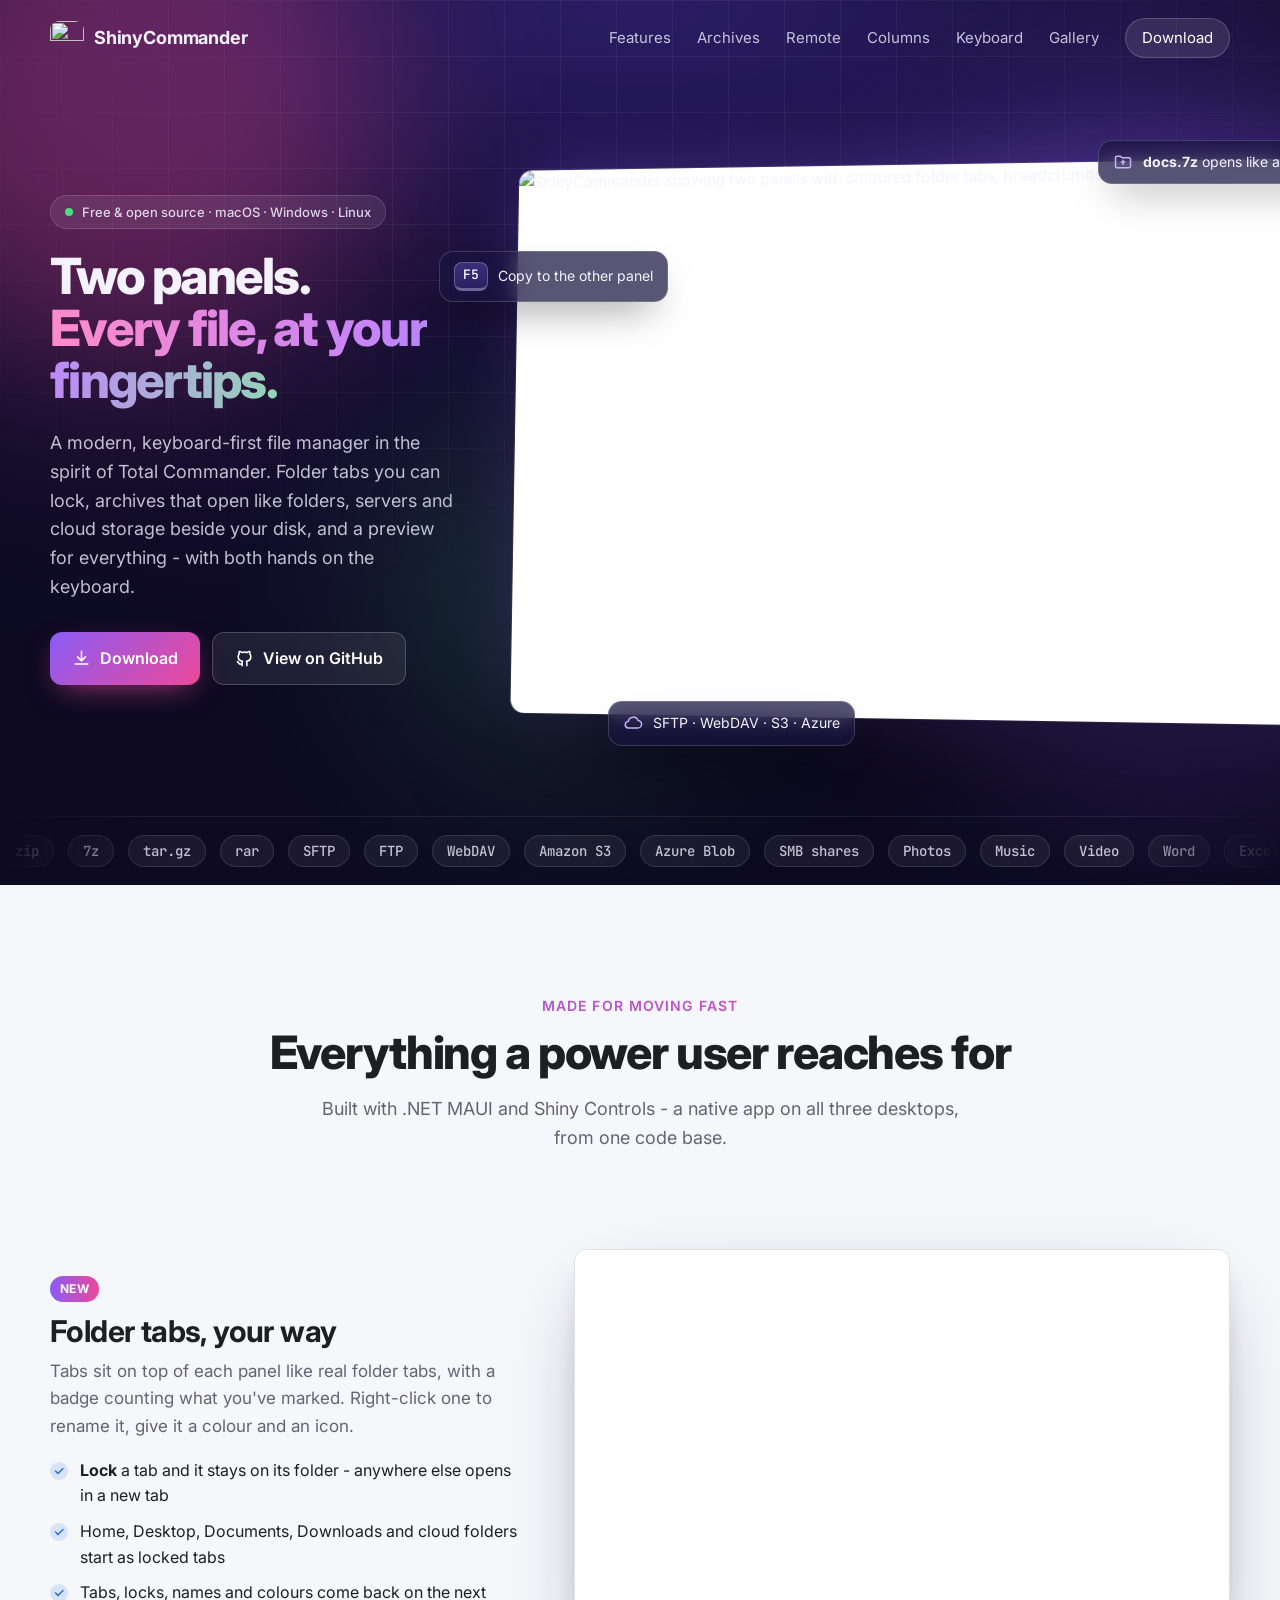
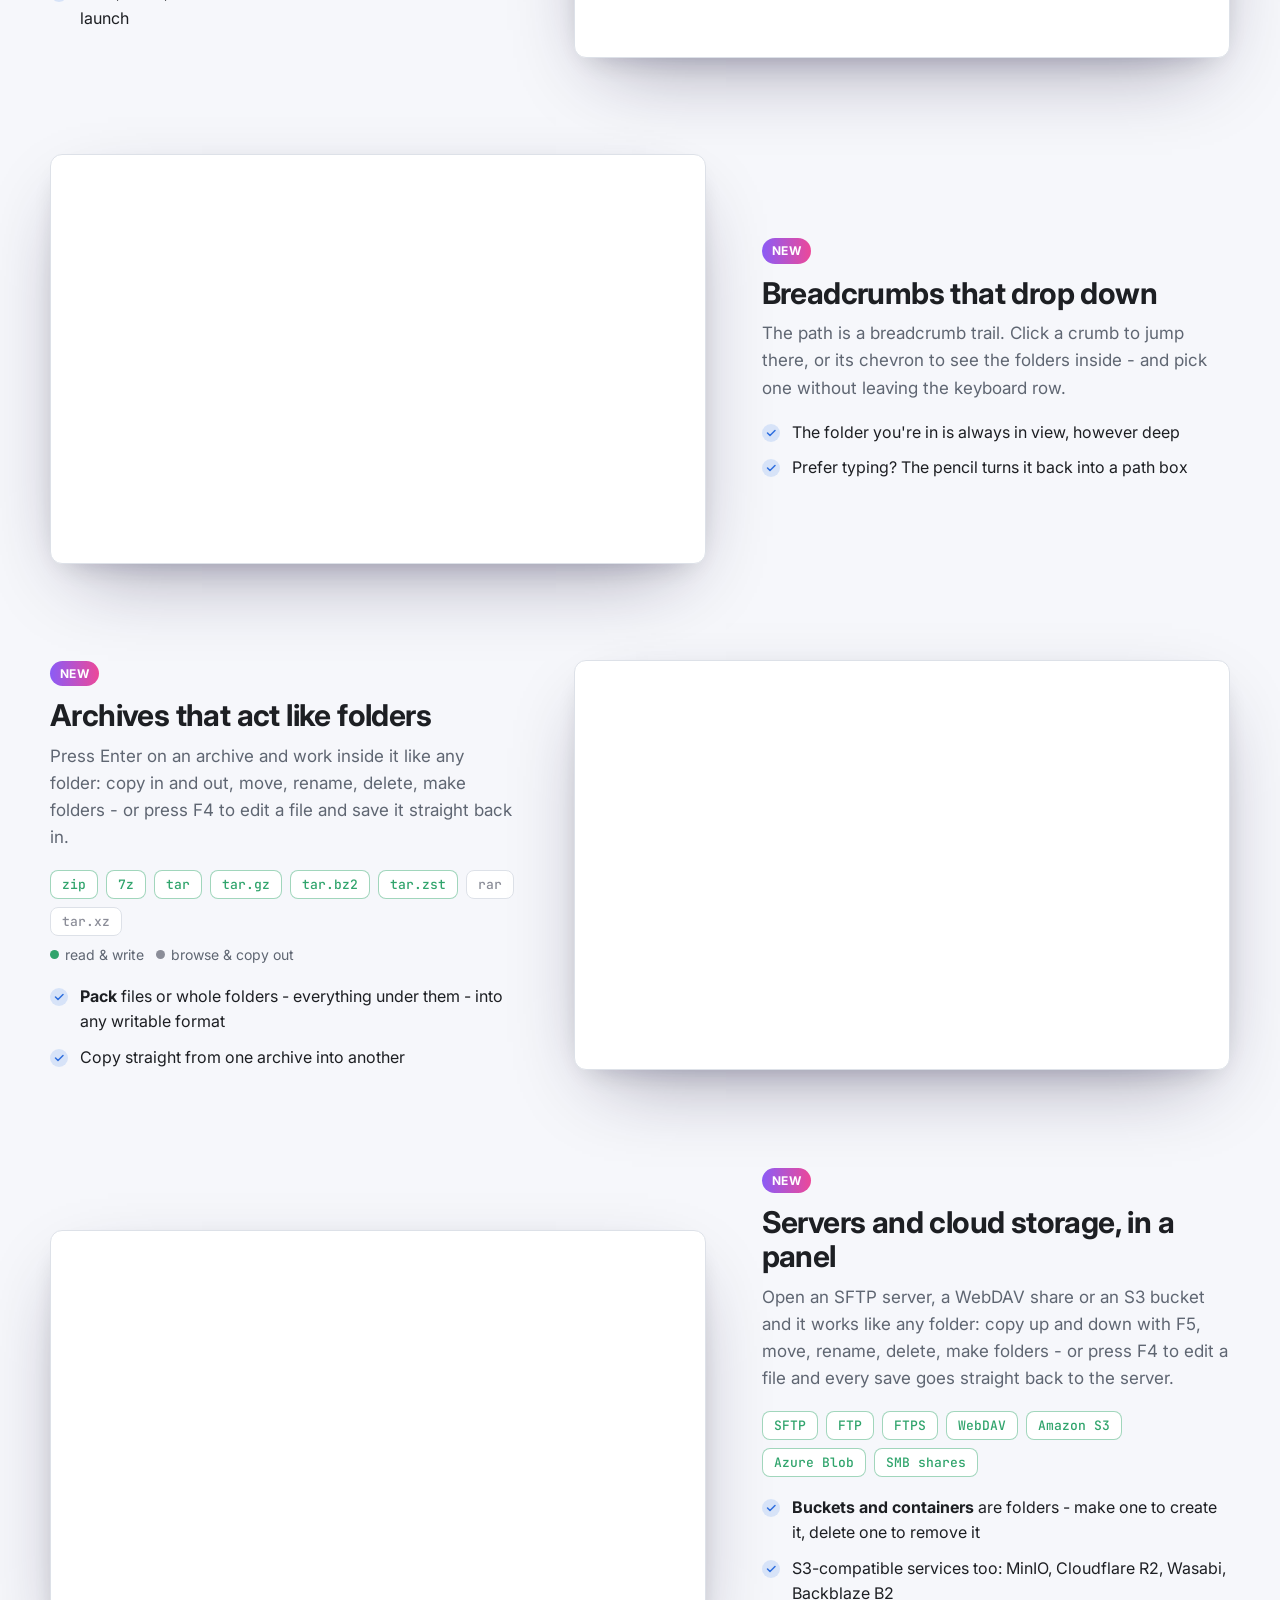
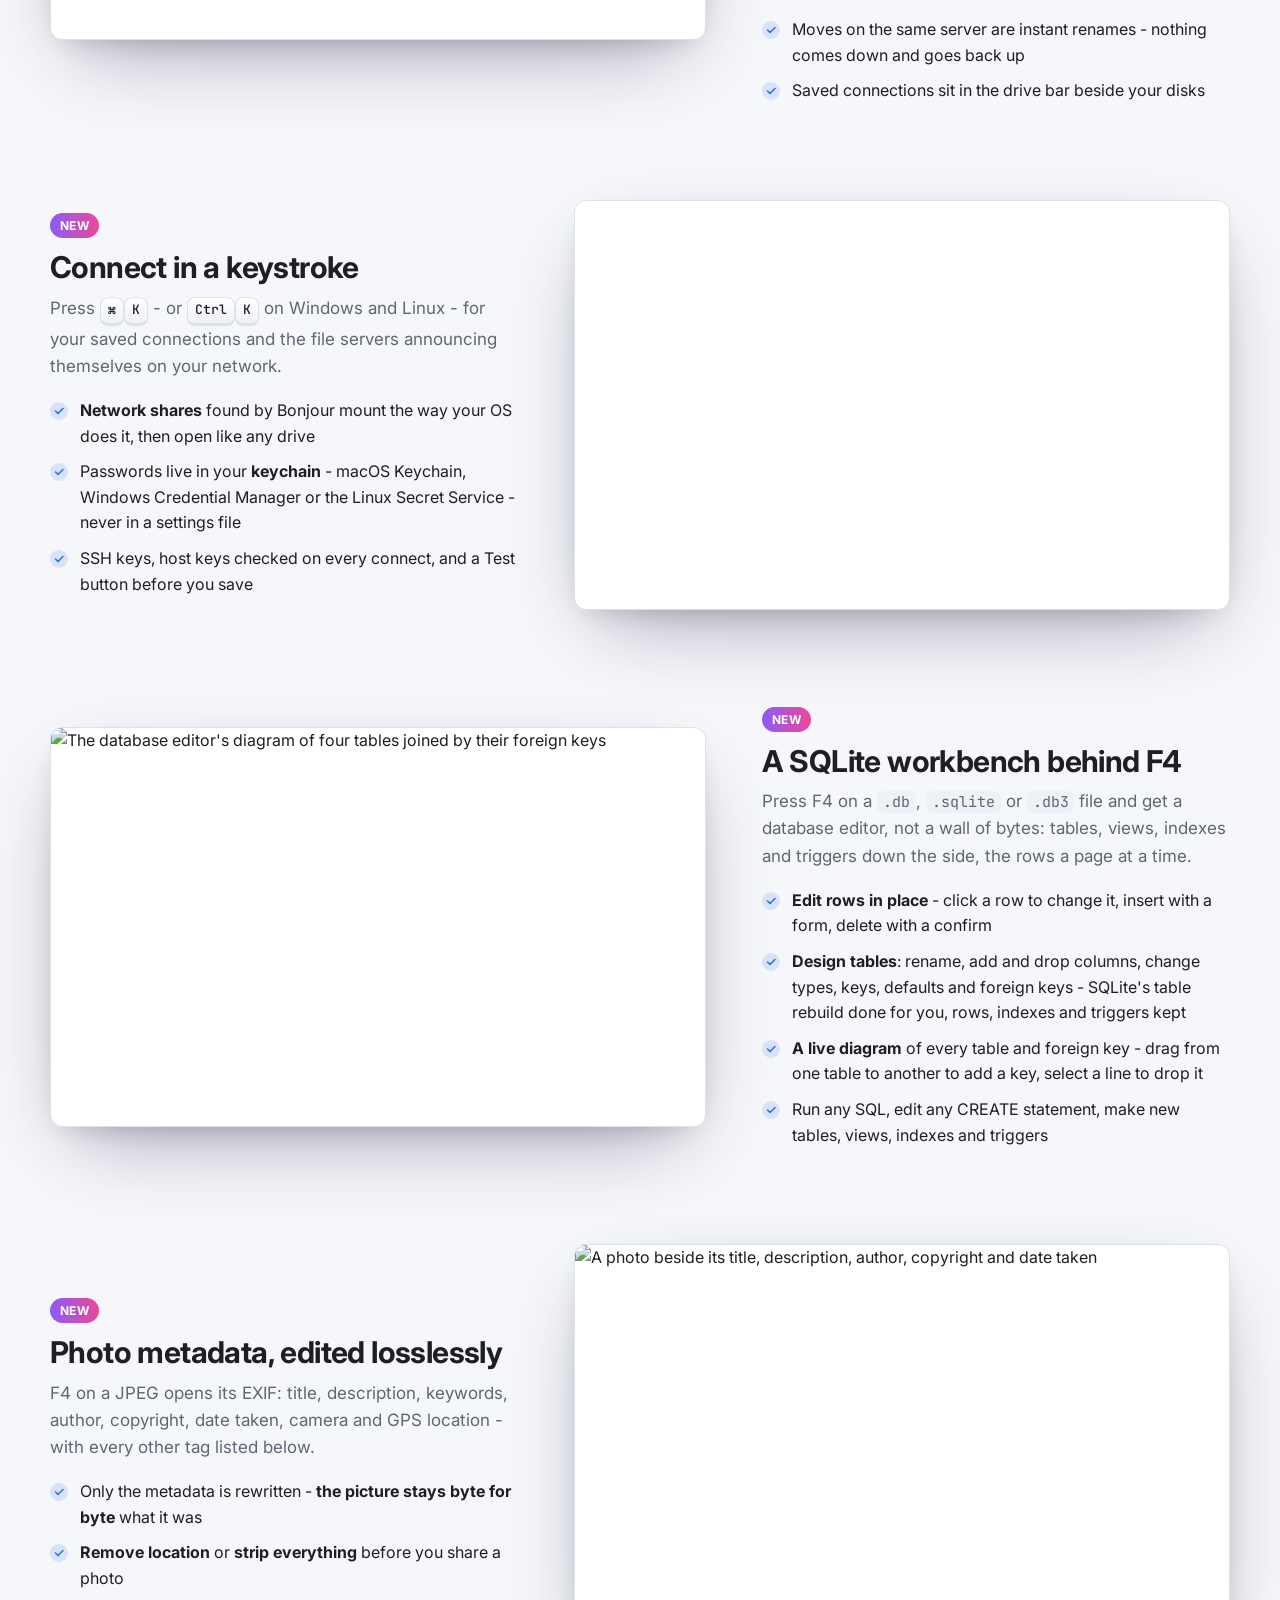
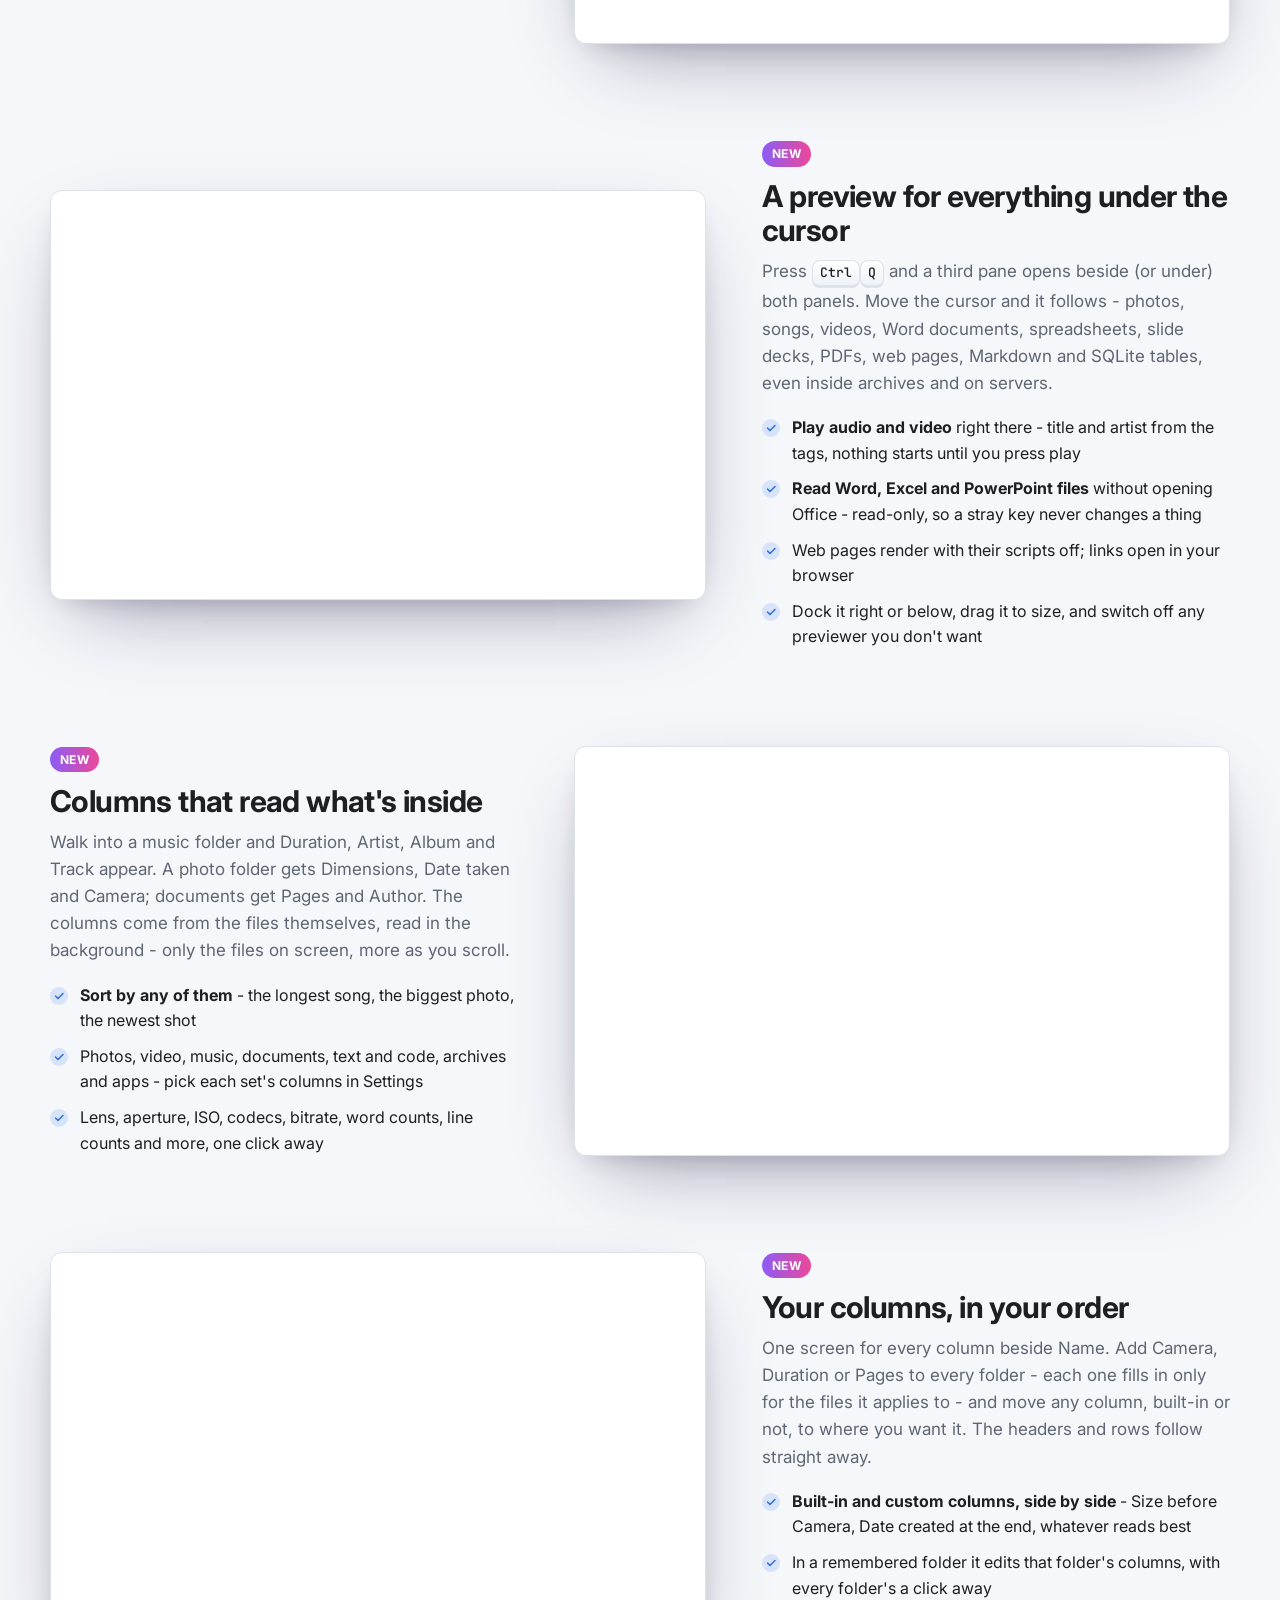
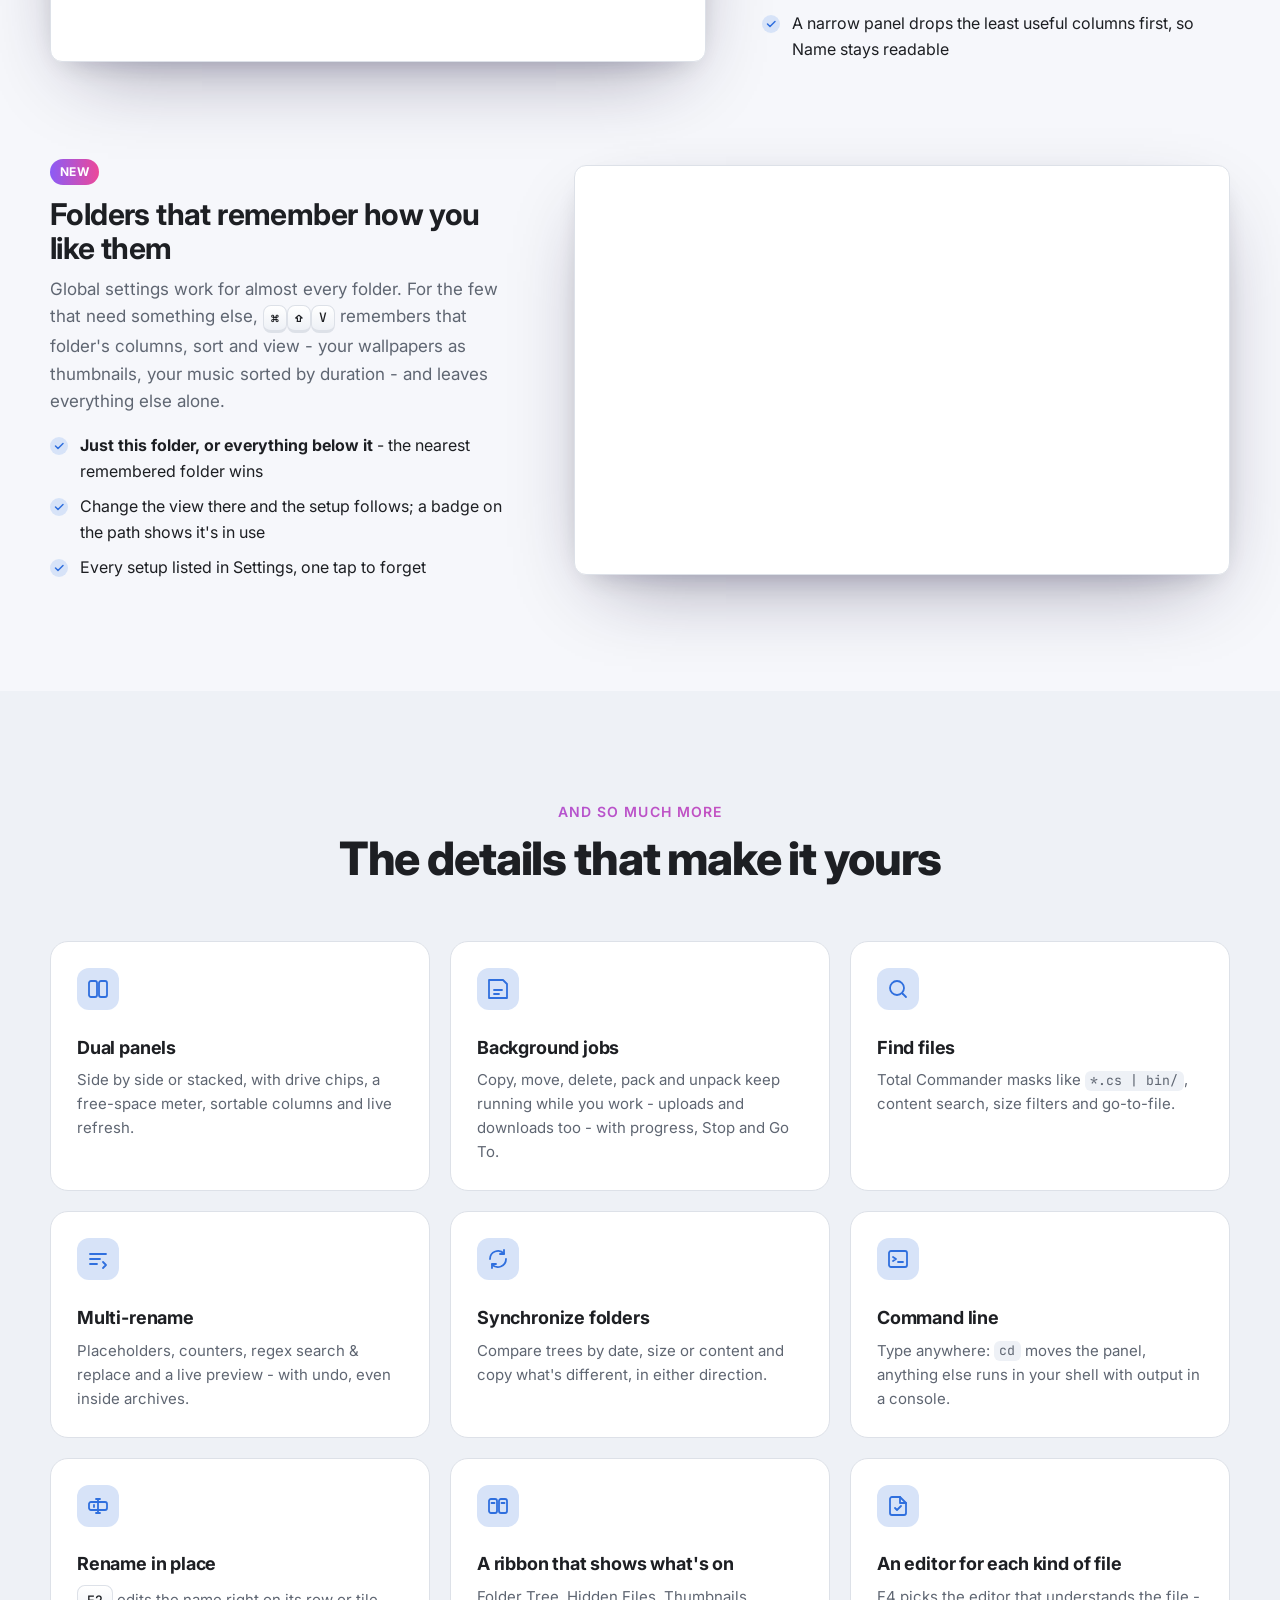
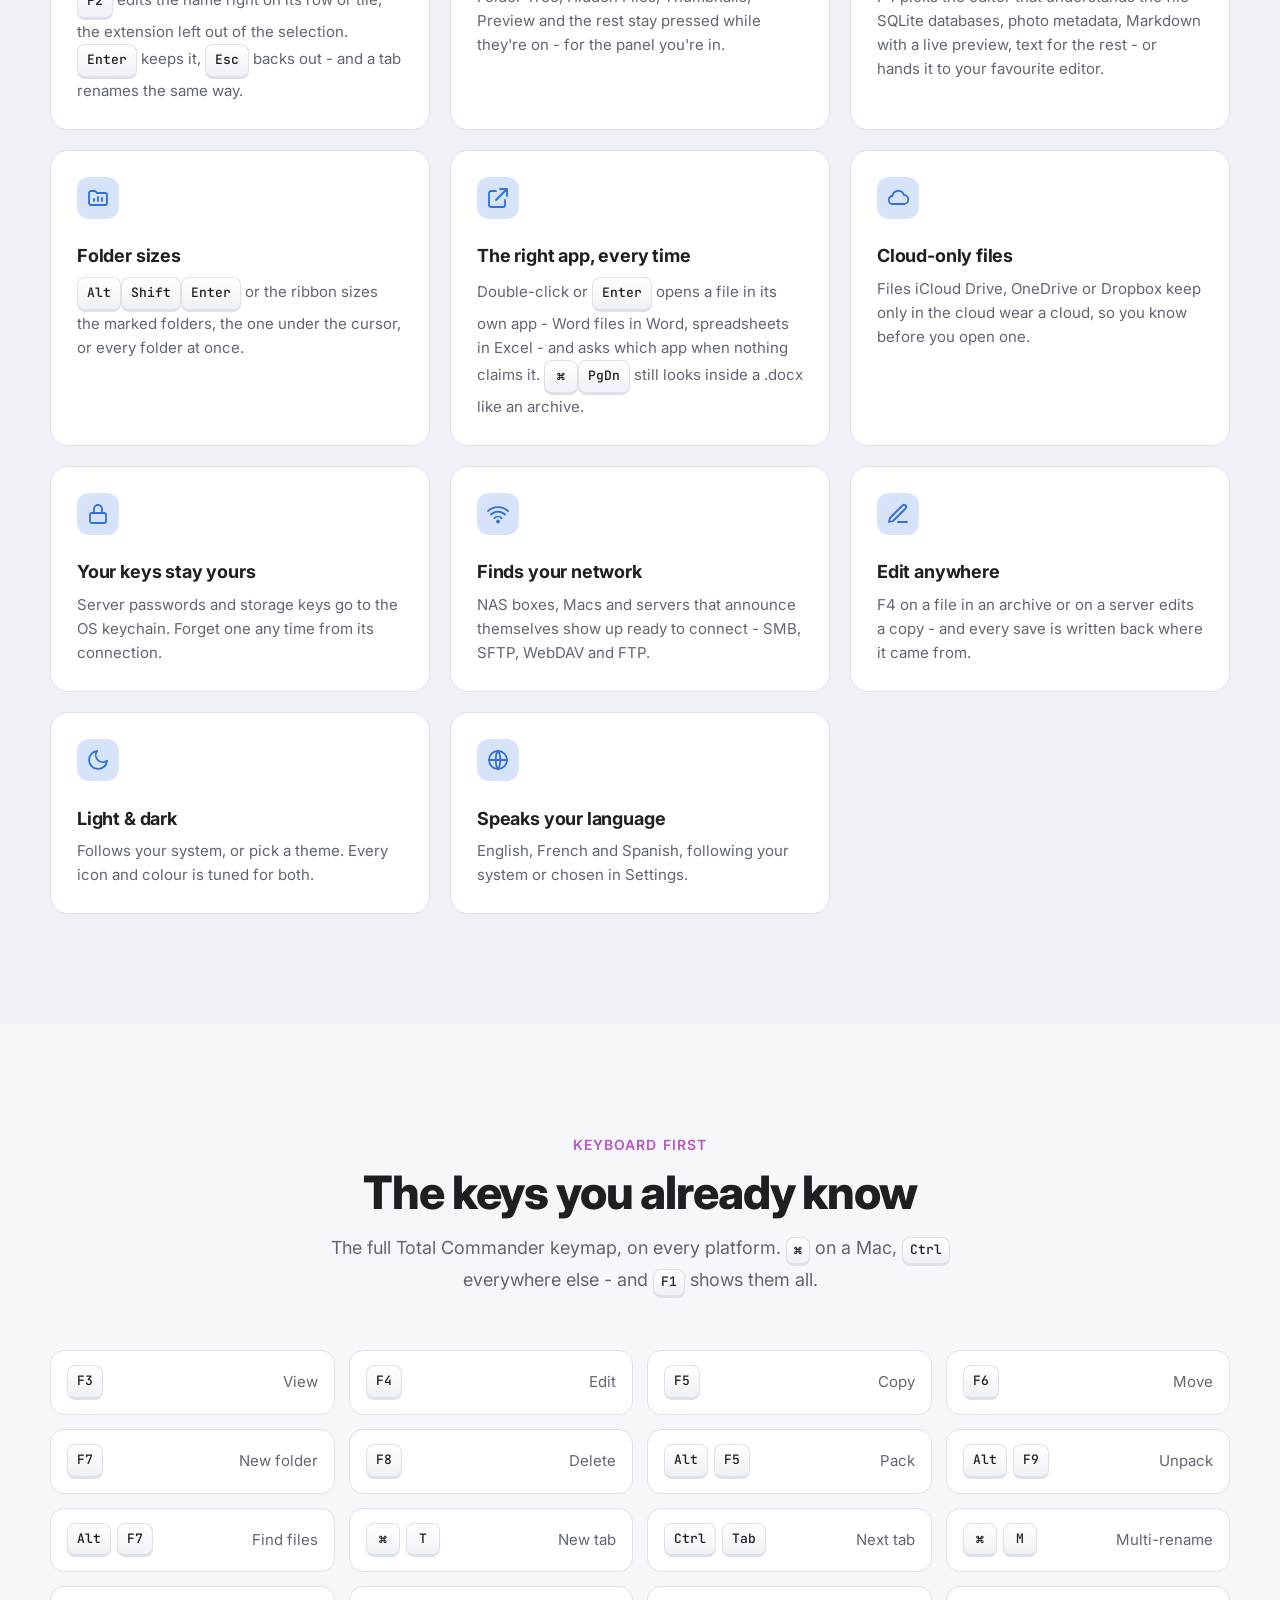
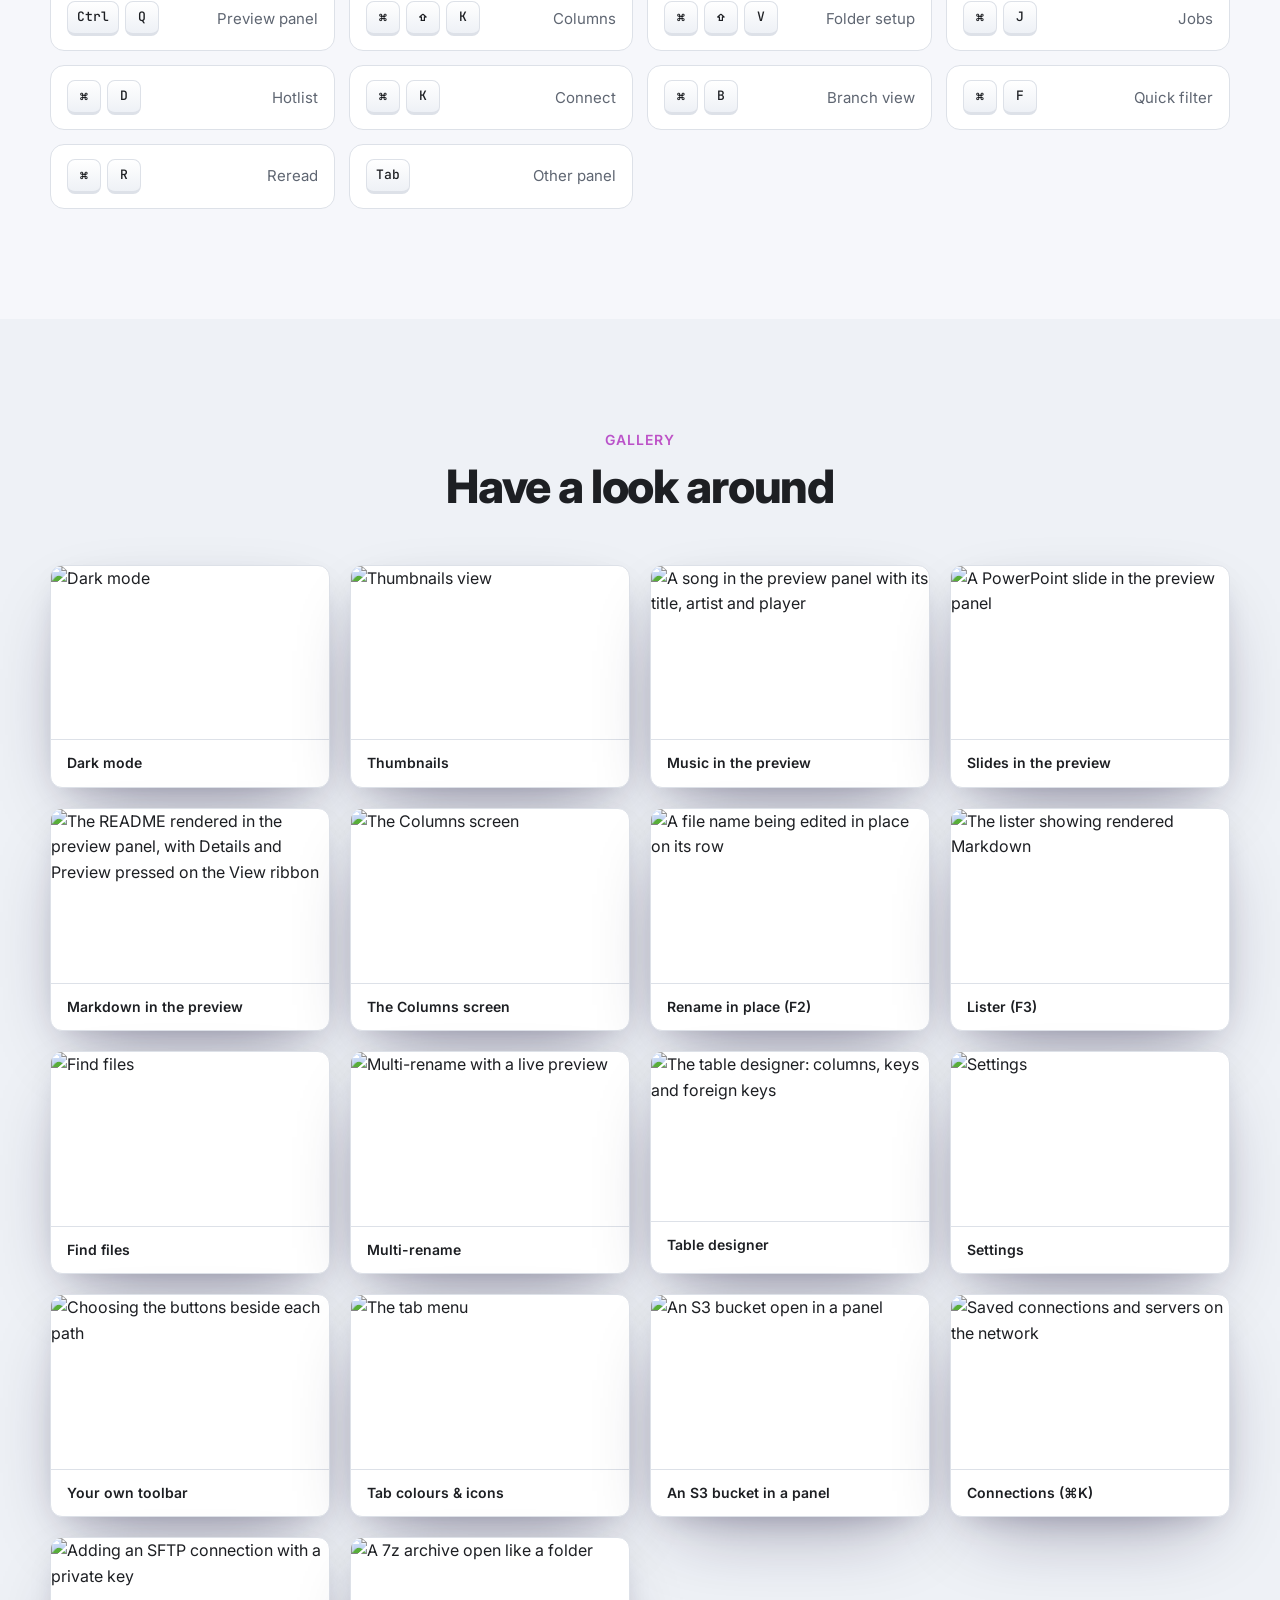
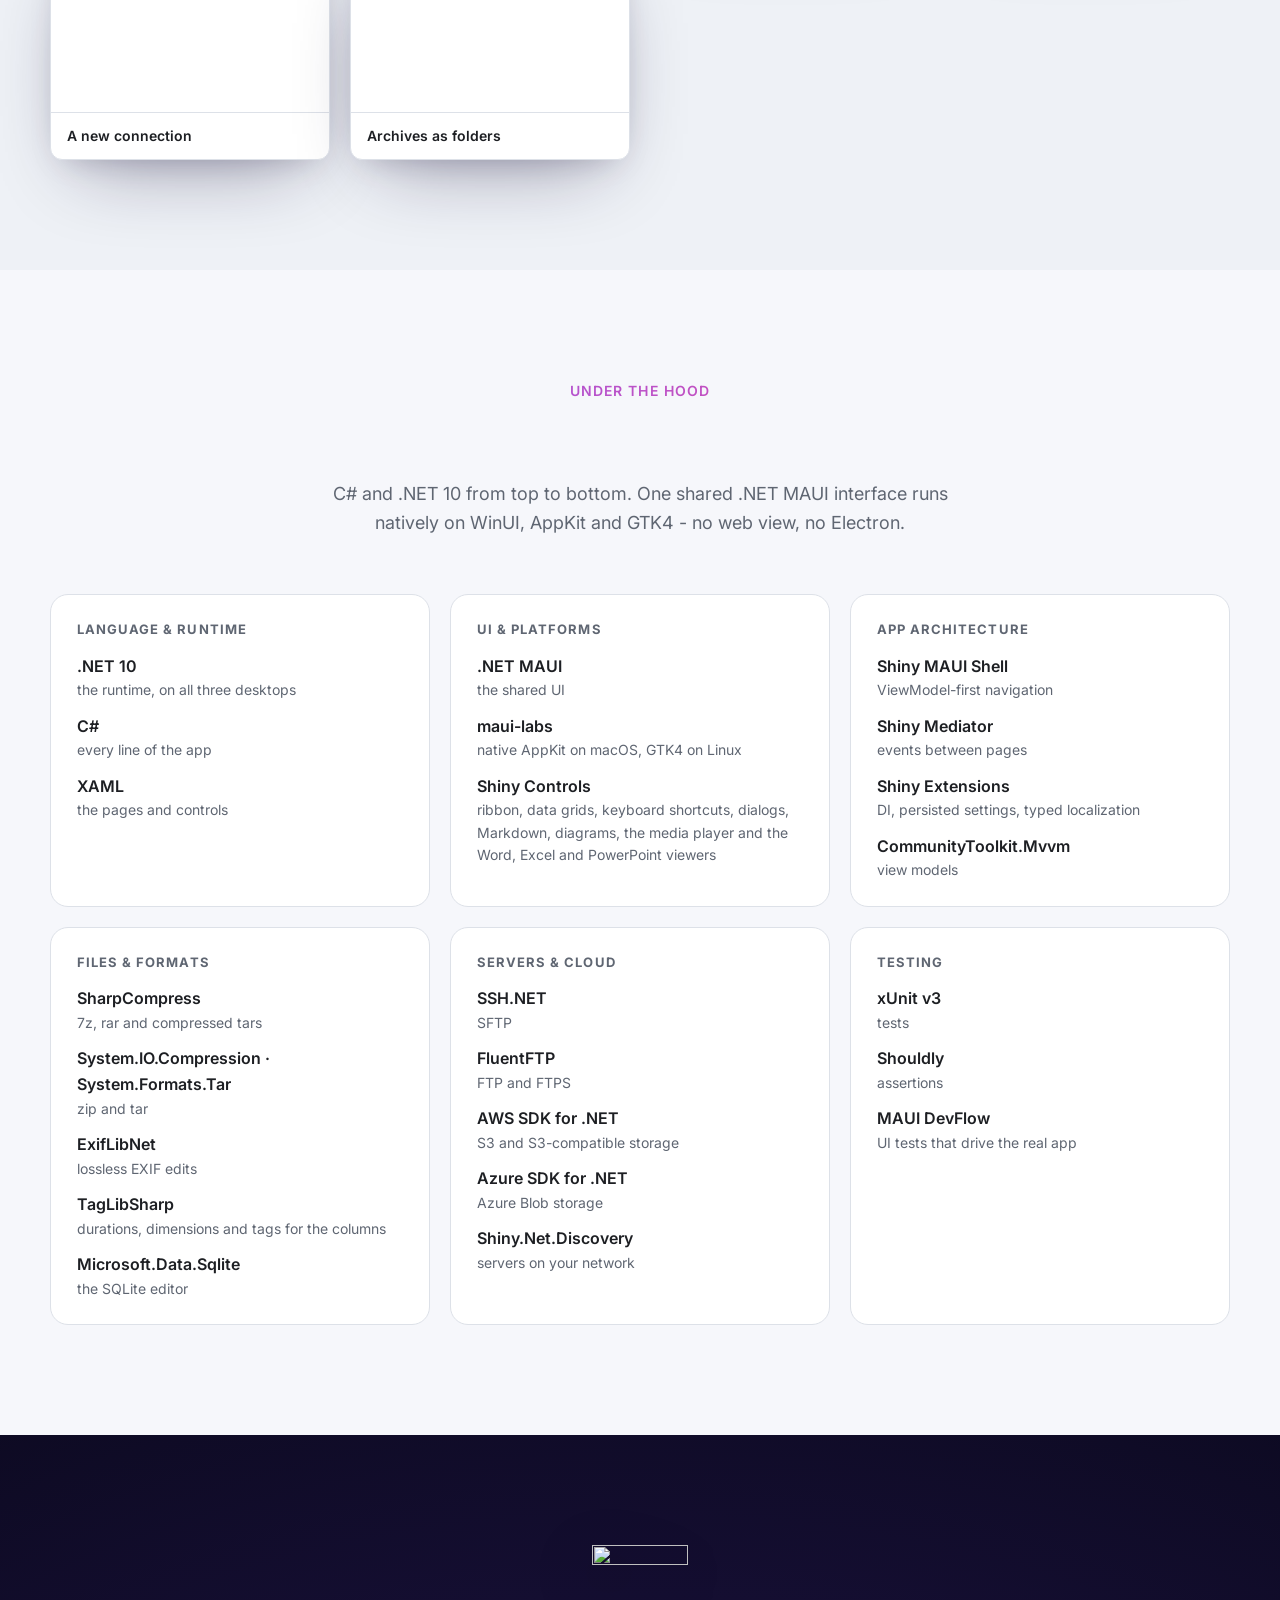
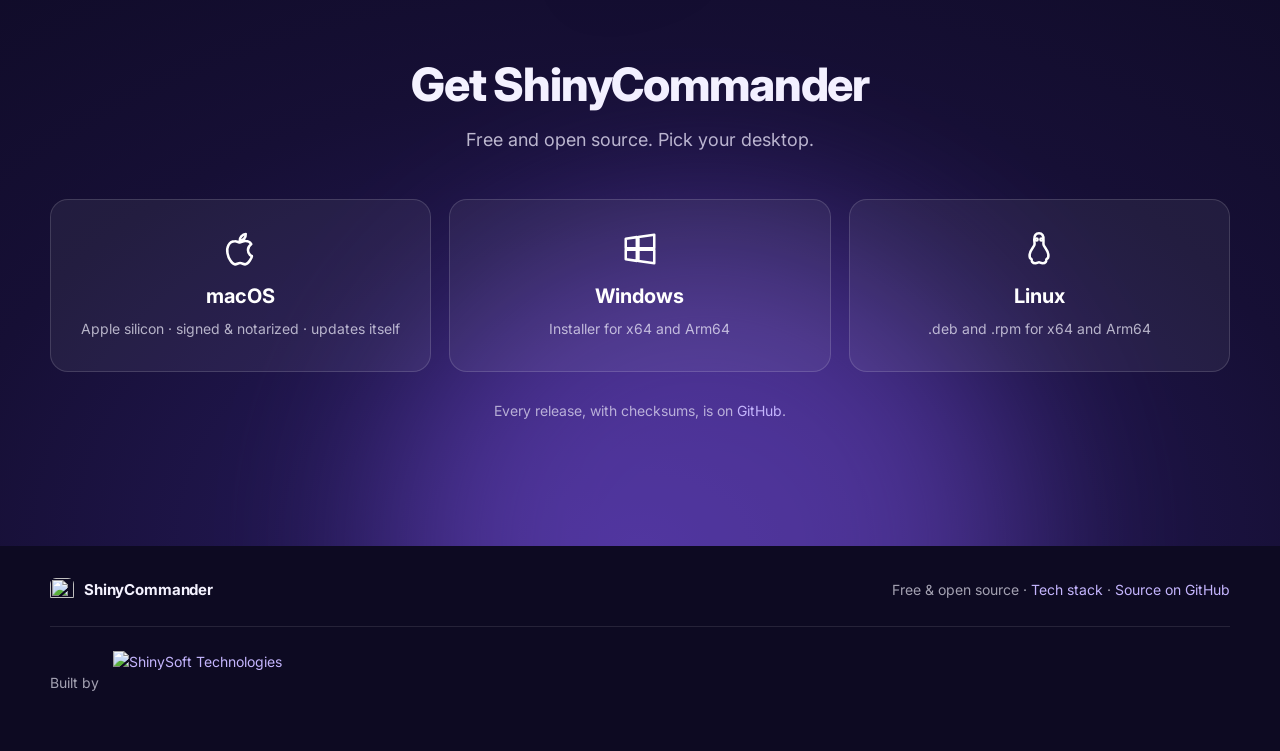
==== commit 3e67ae26: "Website: the ShinySoft logo in the footer links to shinysoft.biz, in a new tab" ====
--- a/website/index.html
+++ b/website/index.html
@@ -528,7 +528,9 @@
     </div>
     <div class="wrap made-by">
         <span>Built by</span>
-        <img src="shinysoft-logo.png" alt="ShinySoft Technologies" width="200" height="68">
+        <a class="made-by-link" href="https://shinysoft.biz" target="_blank" rel="noopener" title="ShinySoft Technologies (opens in a new tab)">
+            <img src="shinysoft-logo.png" alt="ShinySoft Technologies" width="200" height="68">
+        </a>
     </div>
 </footer>
 
--- a/website/styles.css
+++ b/website/styles.css
@@ -531,6 +531,8 @@
 .small-brand { font-size: 15px; color: #F4F2FF; }
 .made-by { display: flex; align-items: center; gap: 14px; margin-top: 24px; padding-top: 24px; border-top: 1px solid rgba(255, 255, 255, .1); }
 .made-by img { height: 64px; width: auto; }
+.made-by-link { display: inline-block; border-radius: 10px; transition: transform .2s ease, filter .2s ease; }
+.made-by-link:hover { transform: translateY(-2px); filter: drop-shadow(0 10px 24px rgba(139, 92, 246, .45)); }
 .small-brand img { border-radius: 6px; }
 
 /* lightbox */
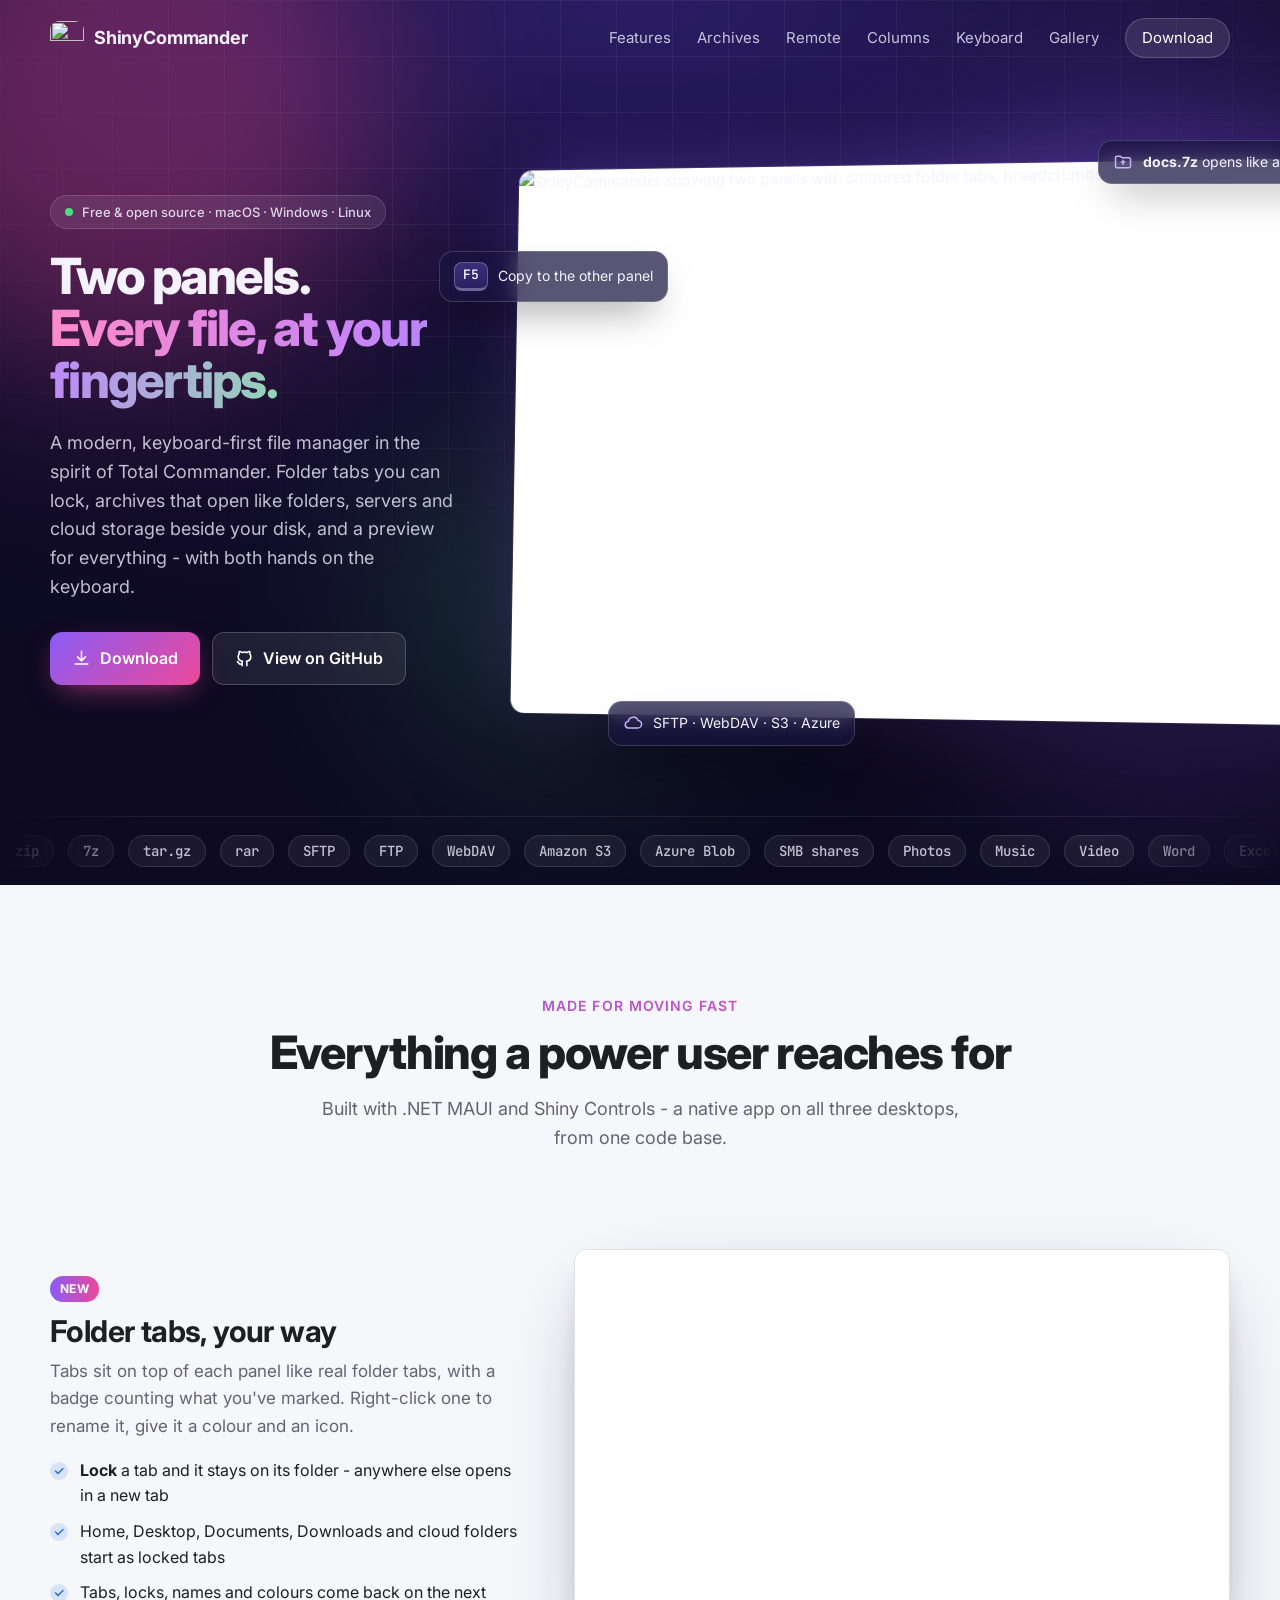
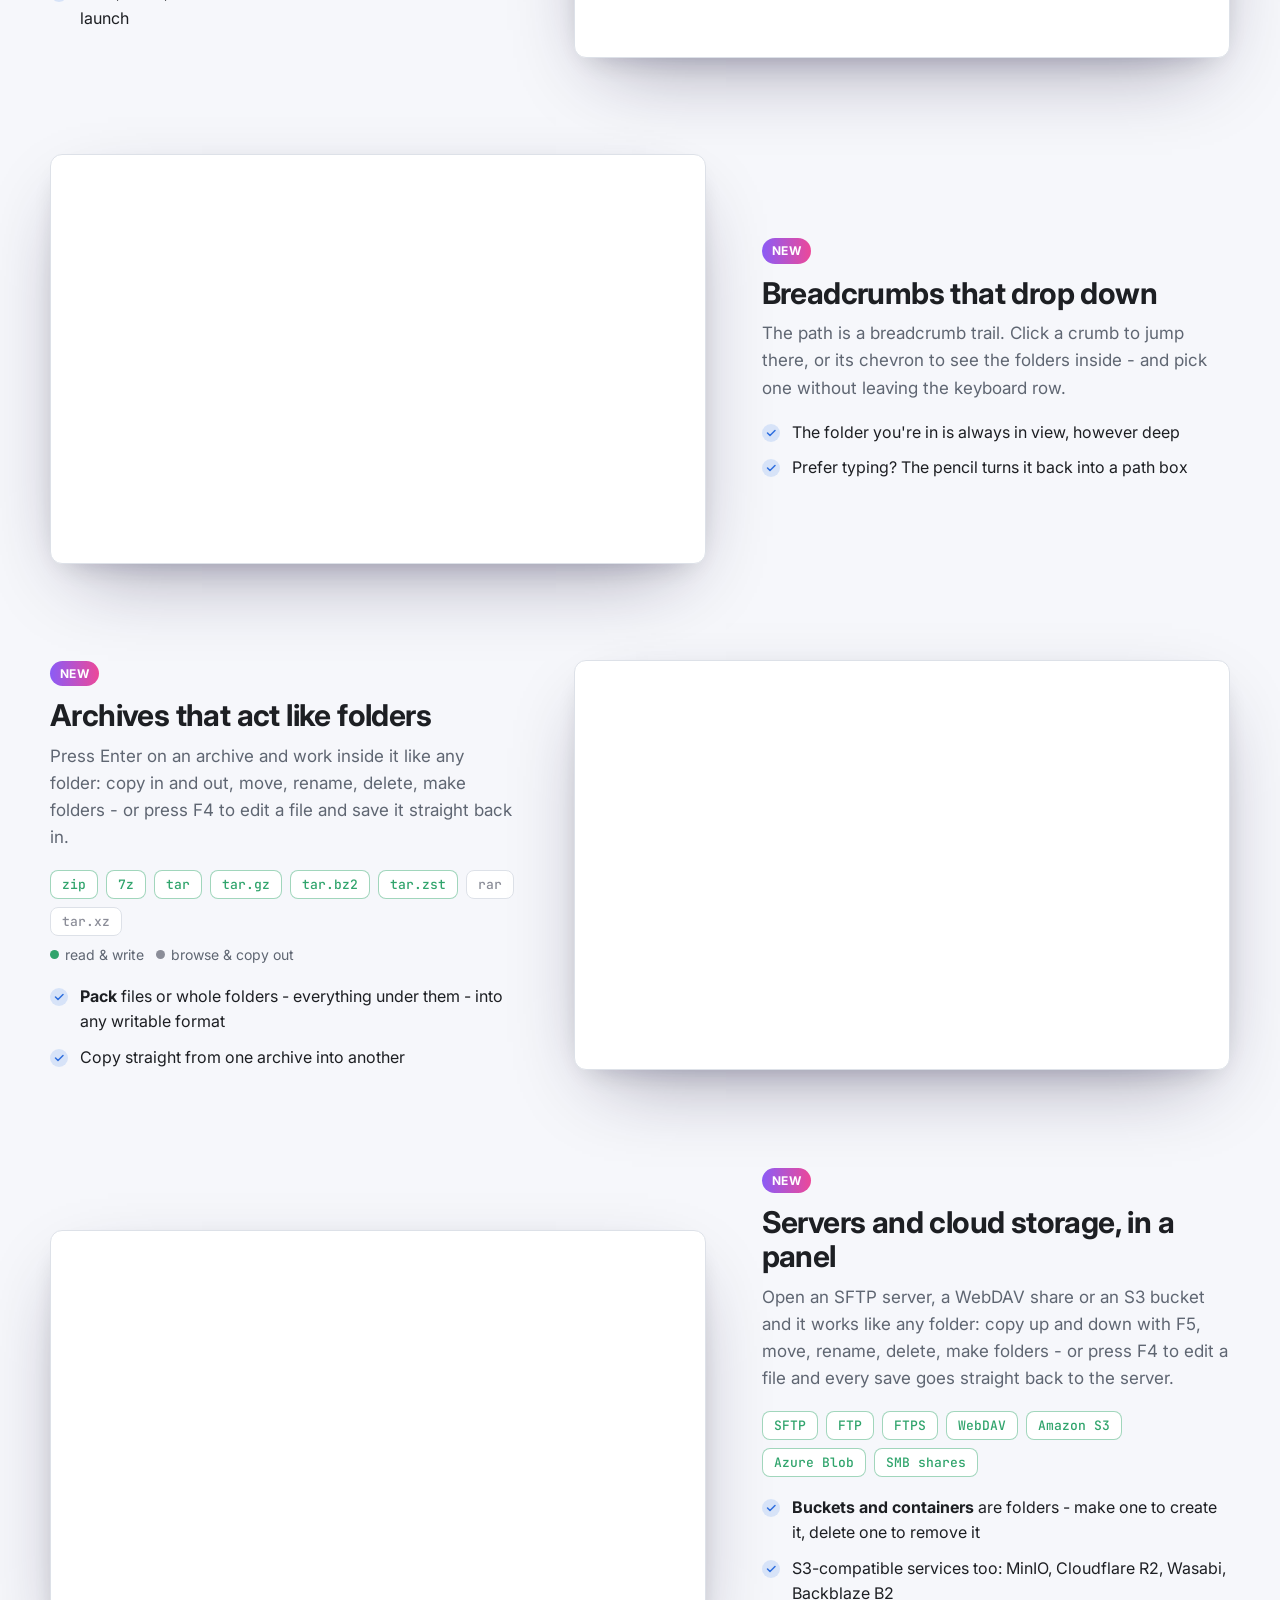
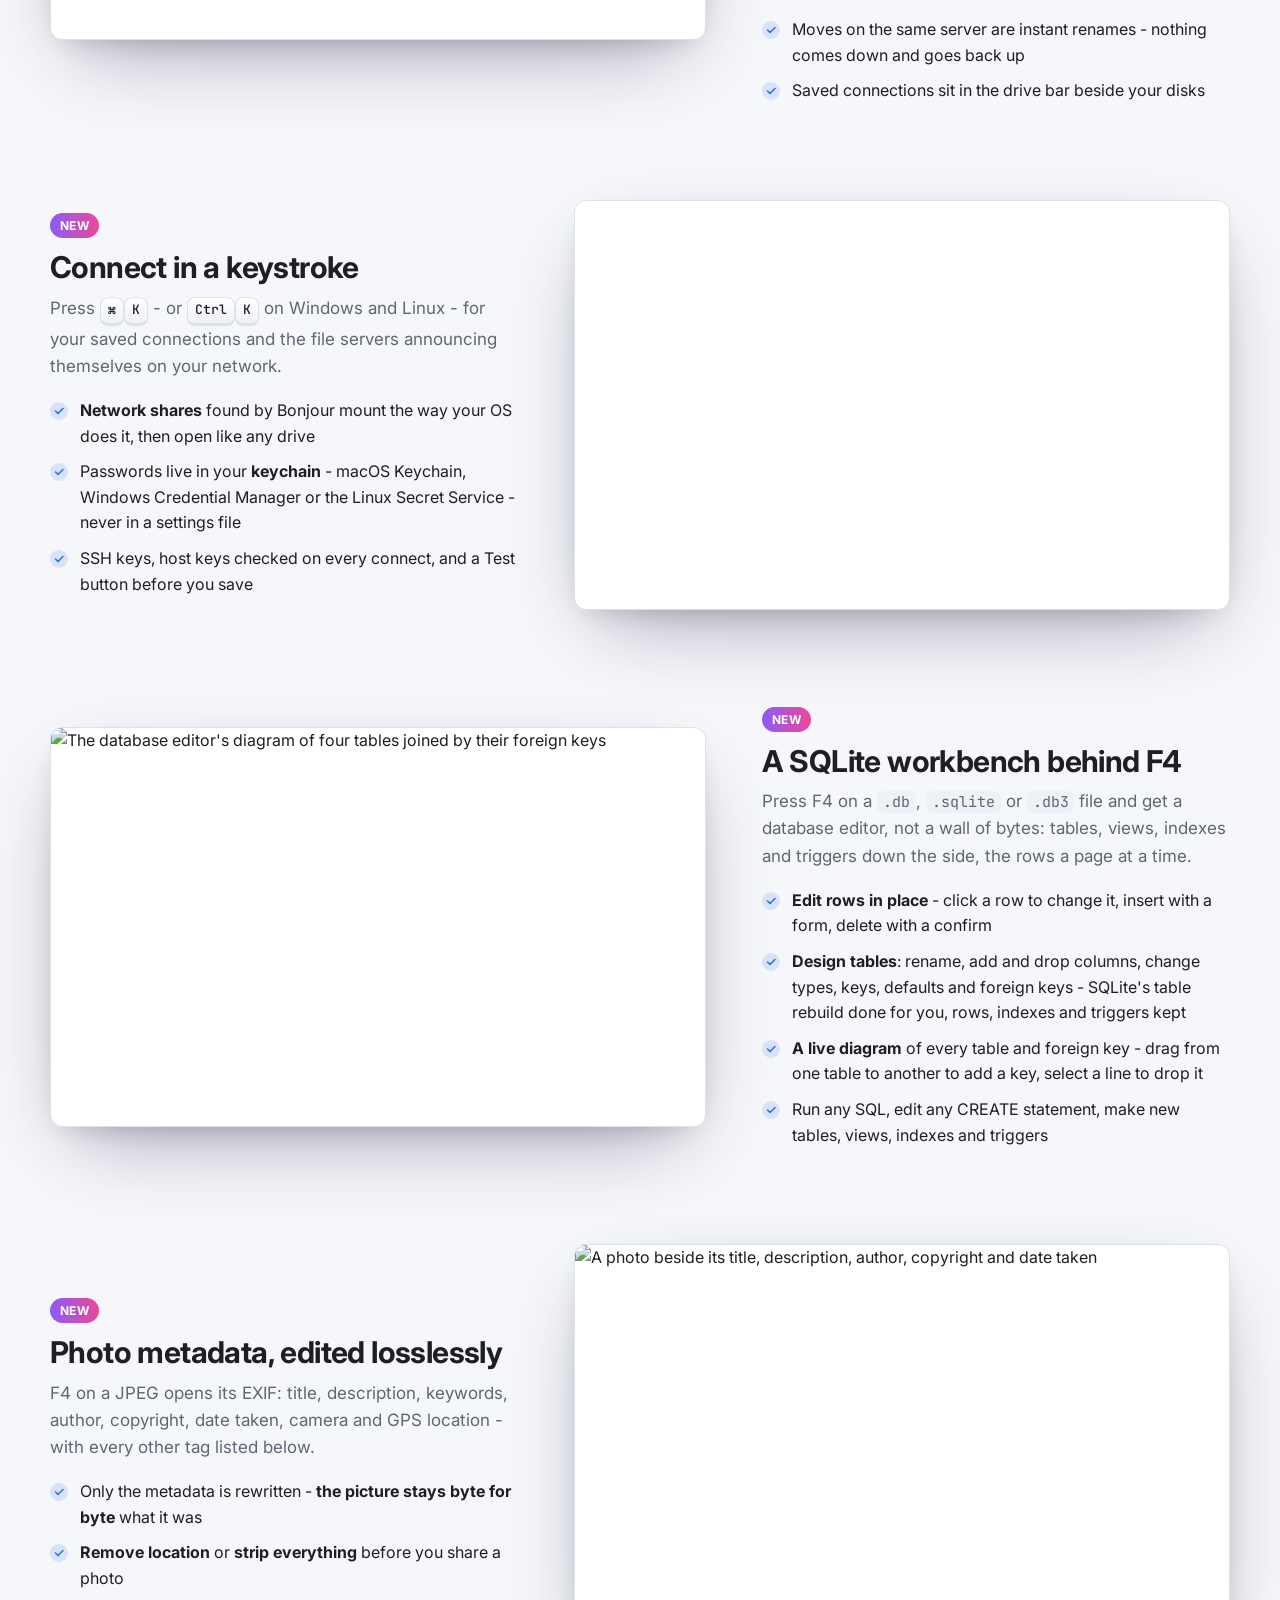
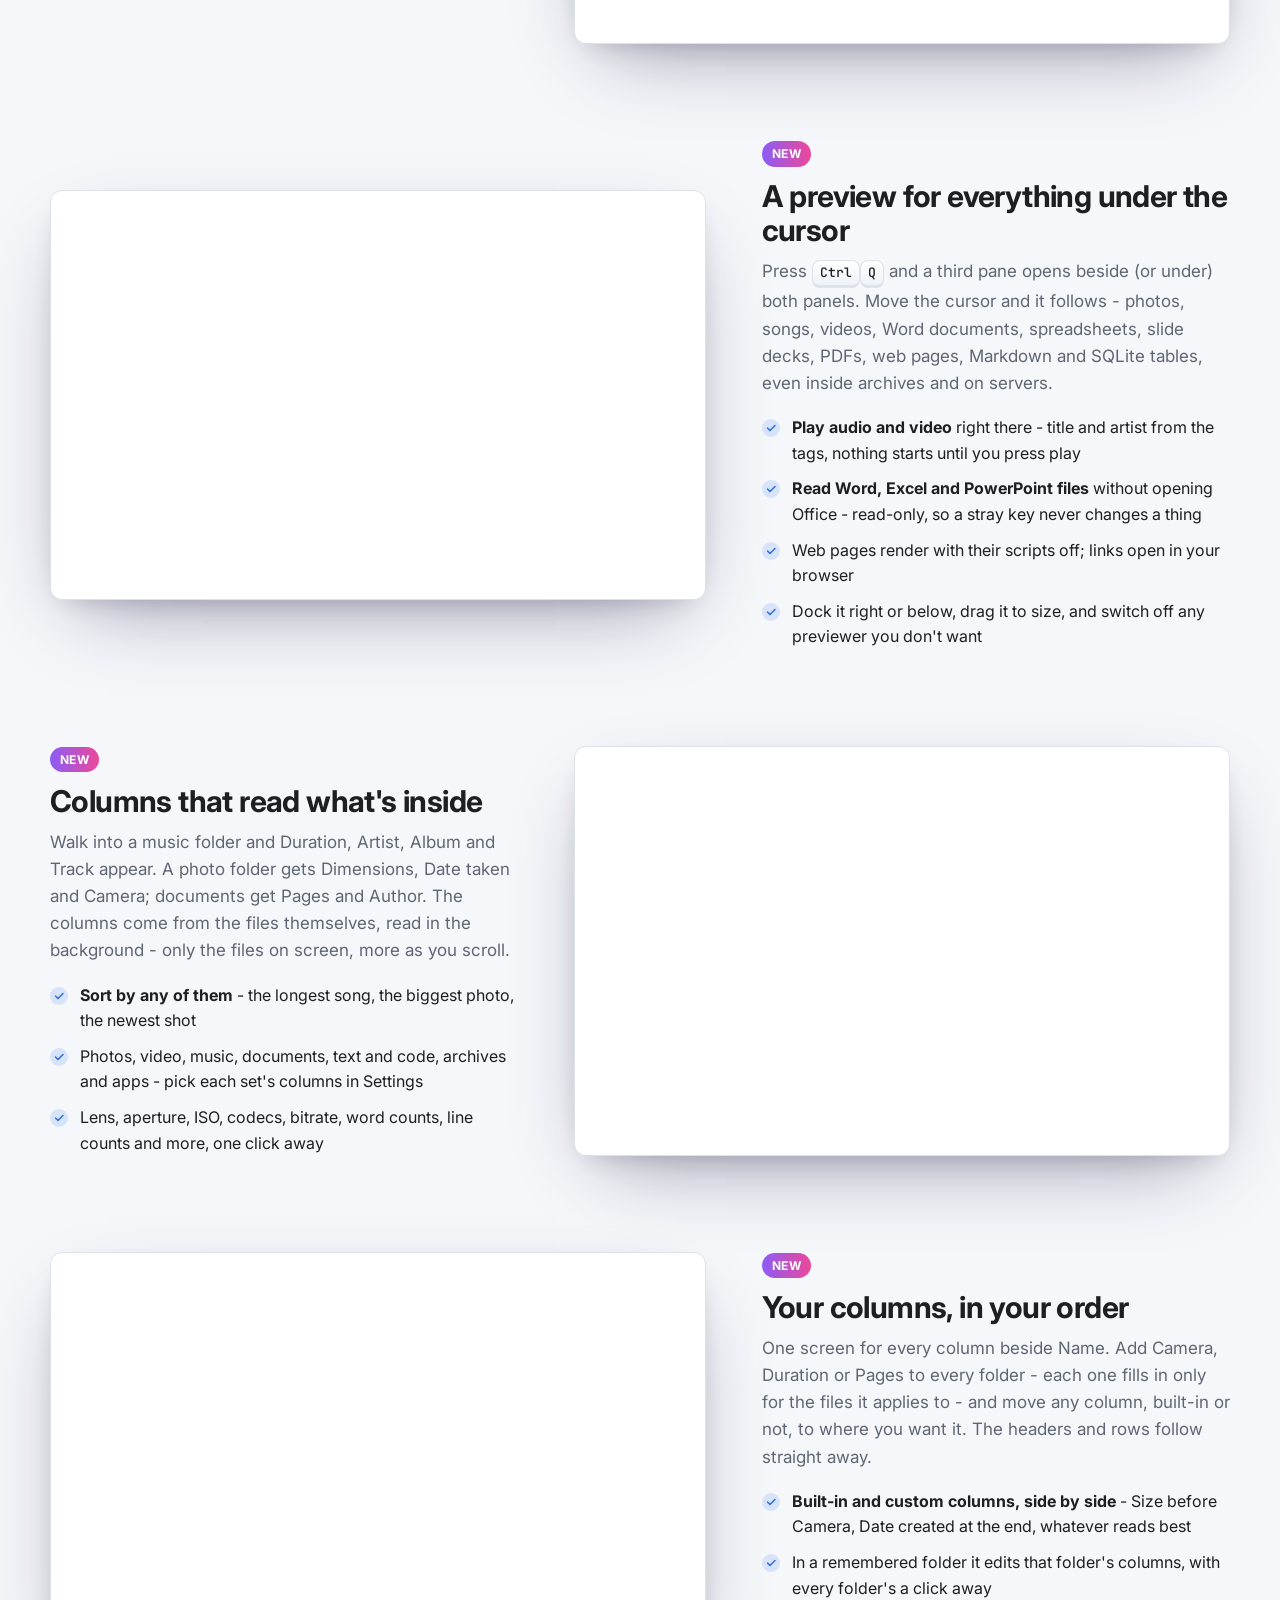
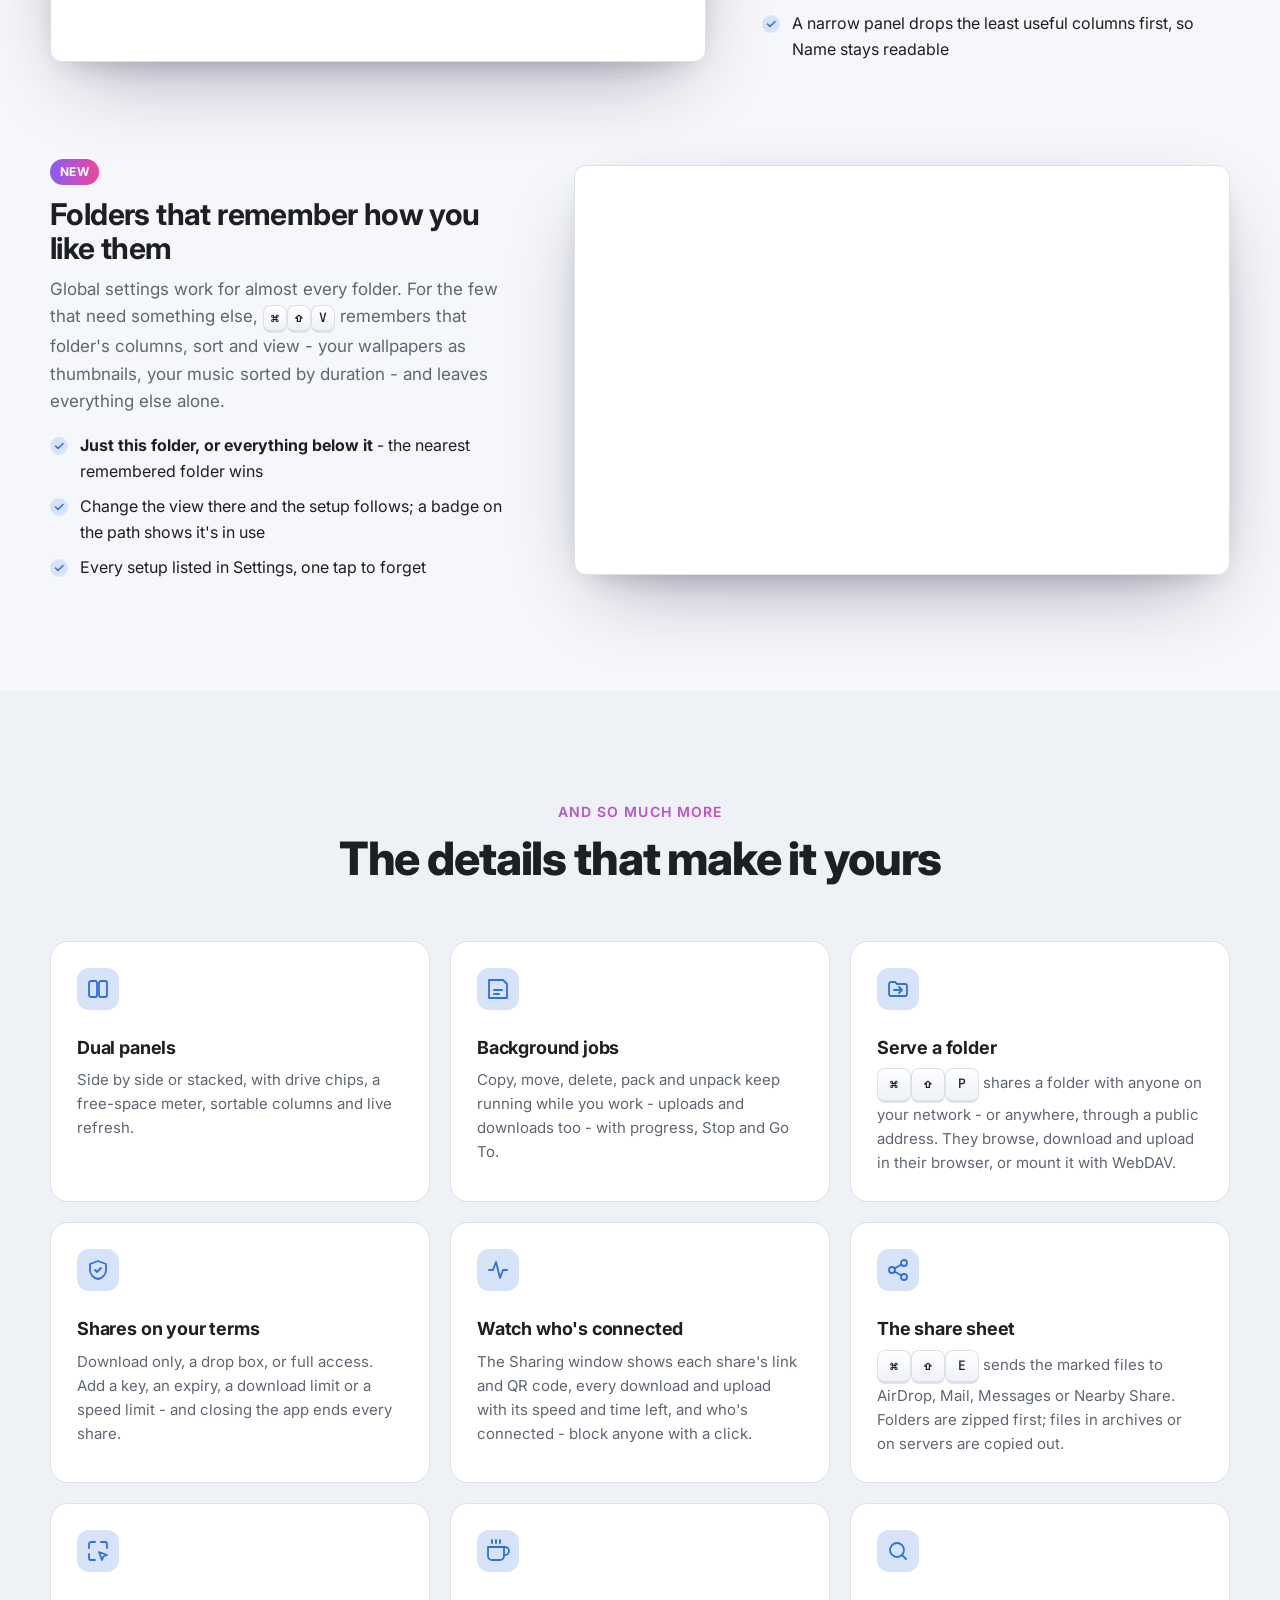
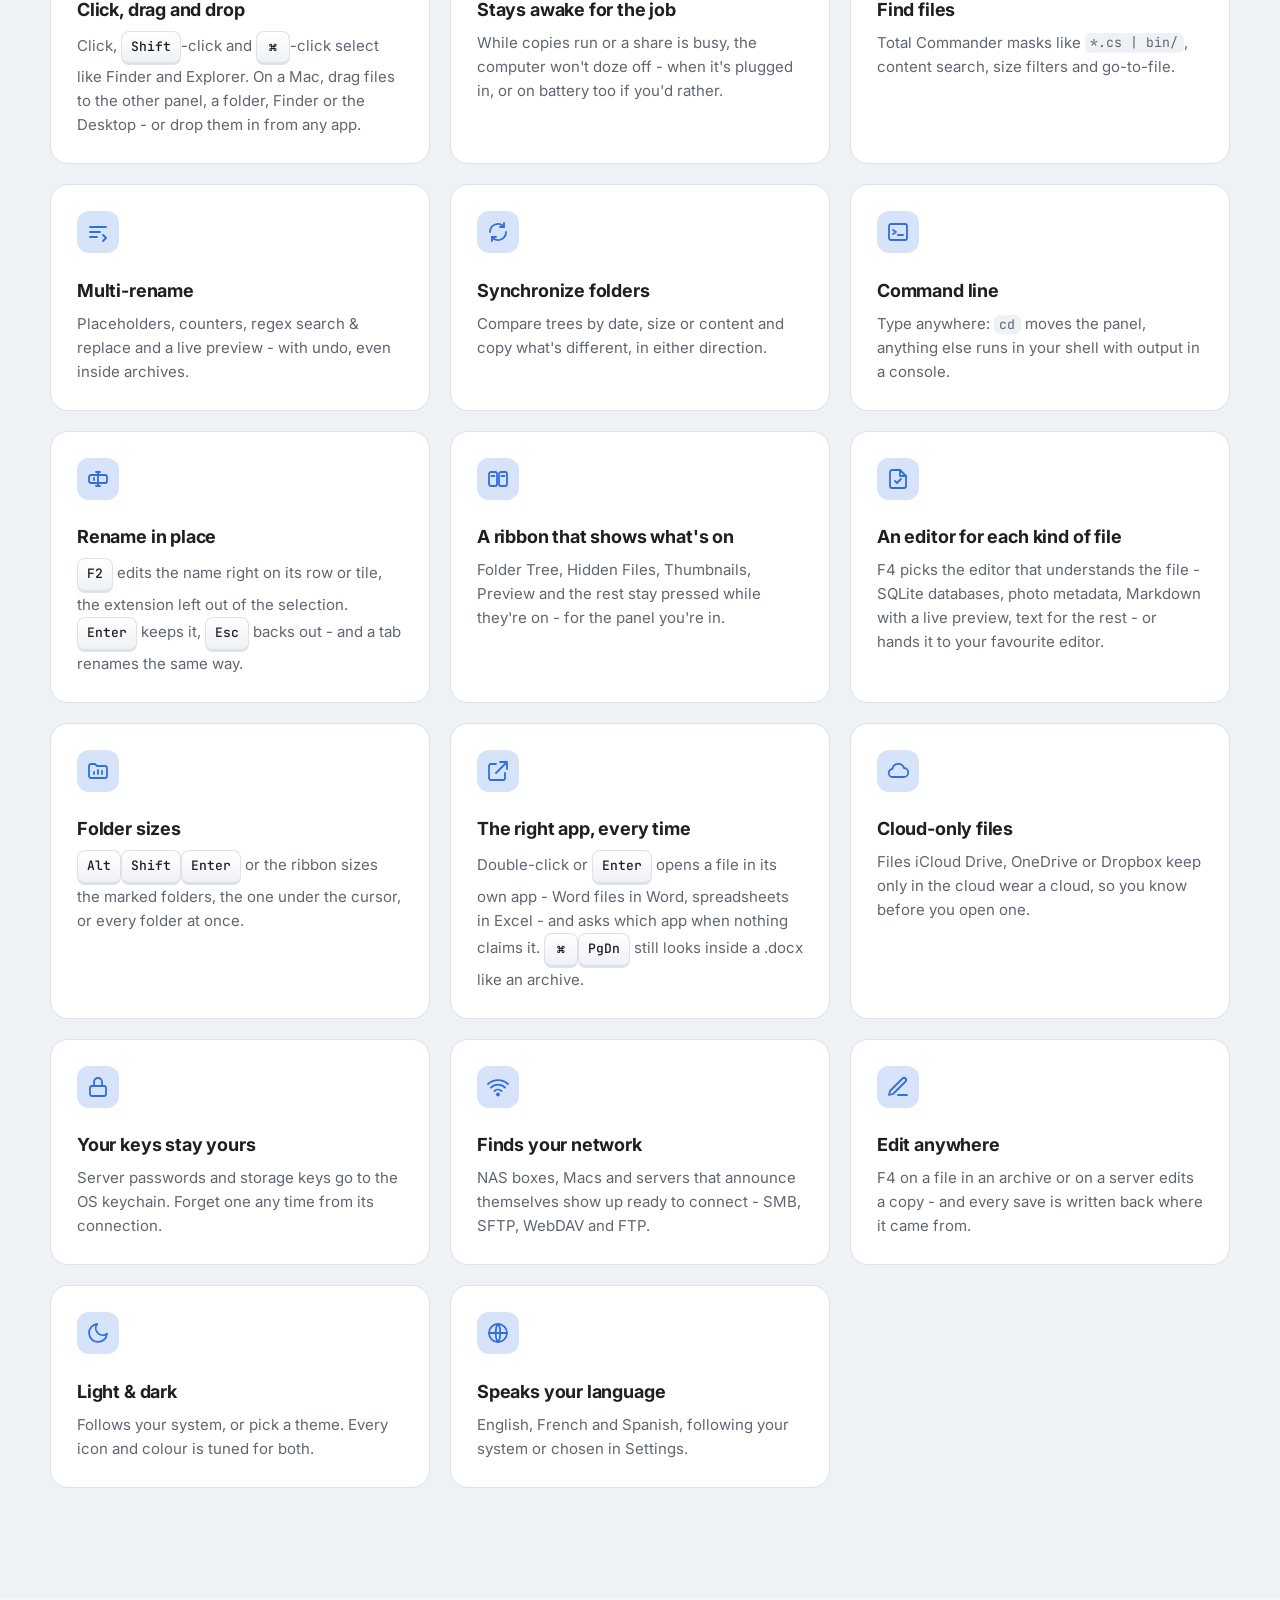
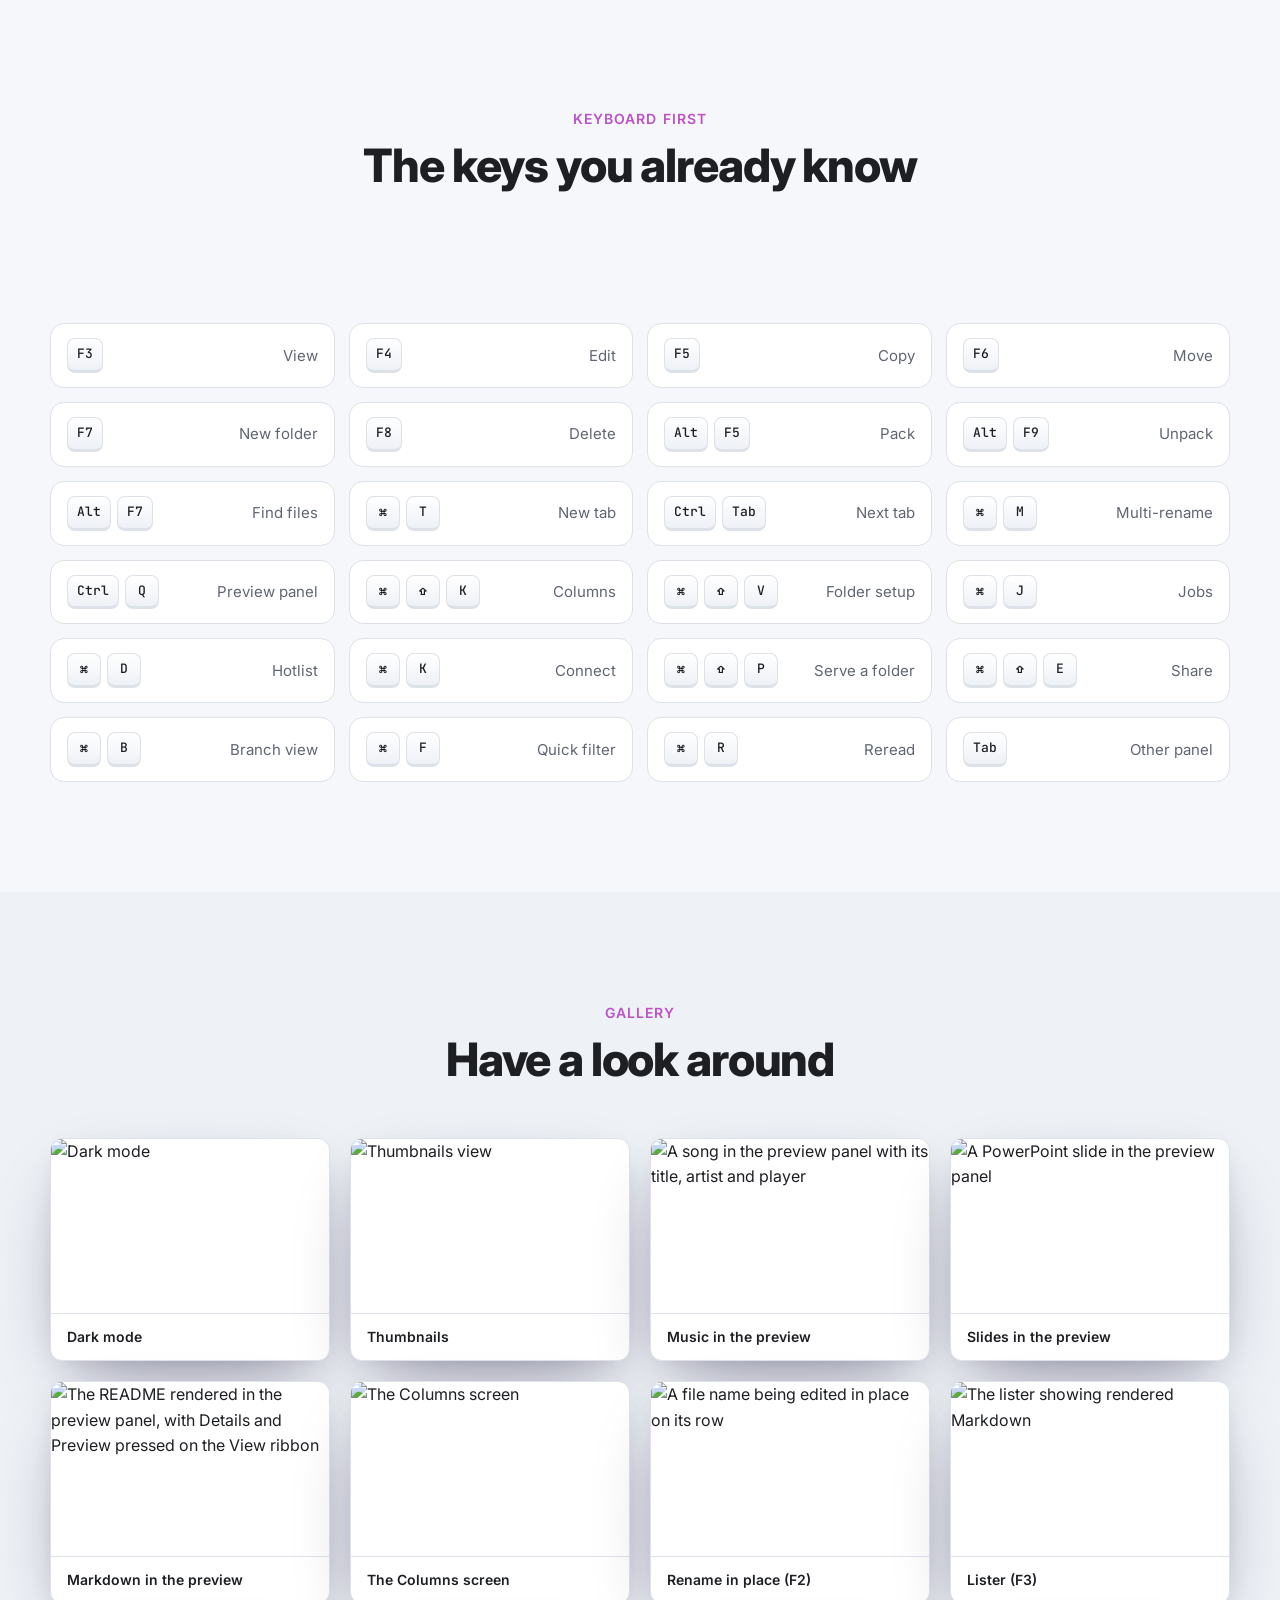
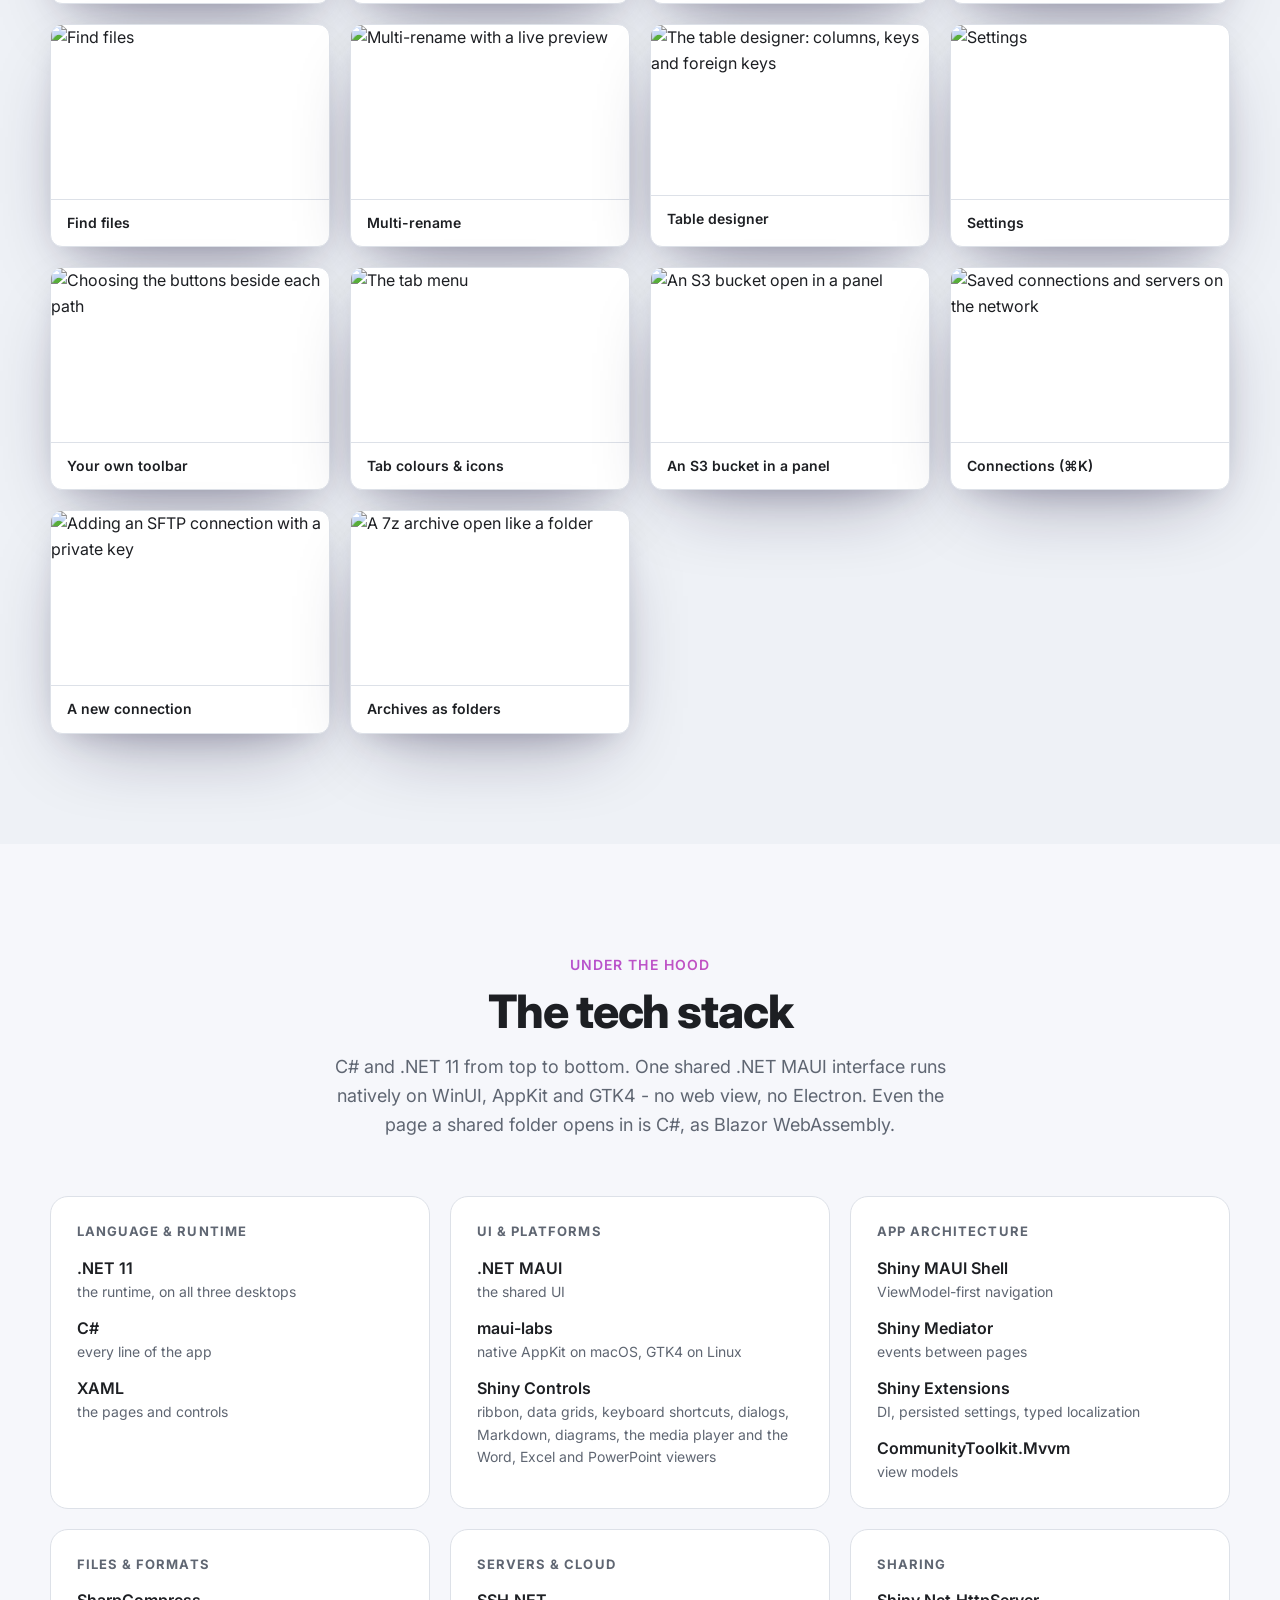
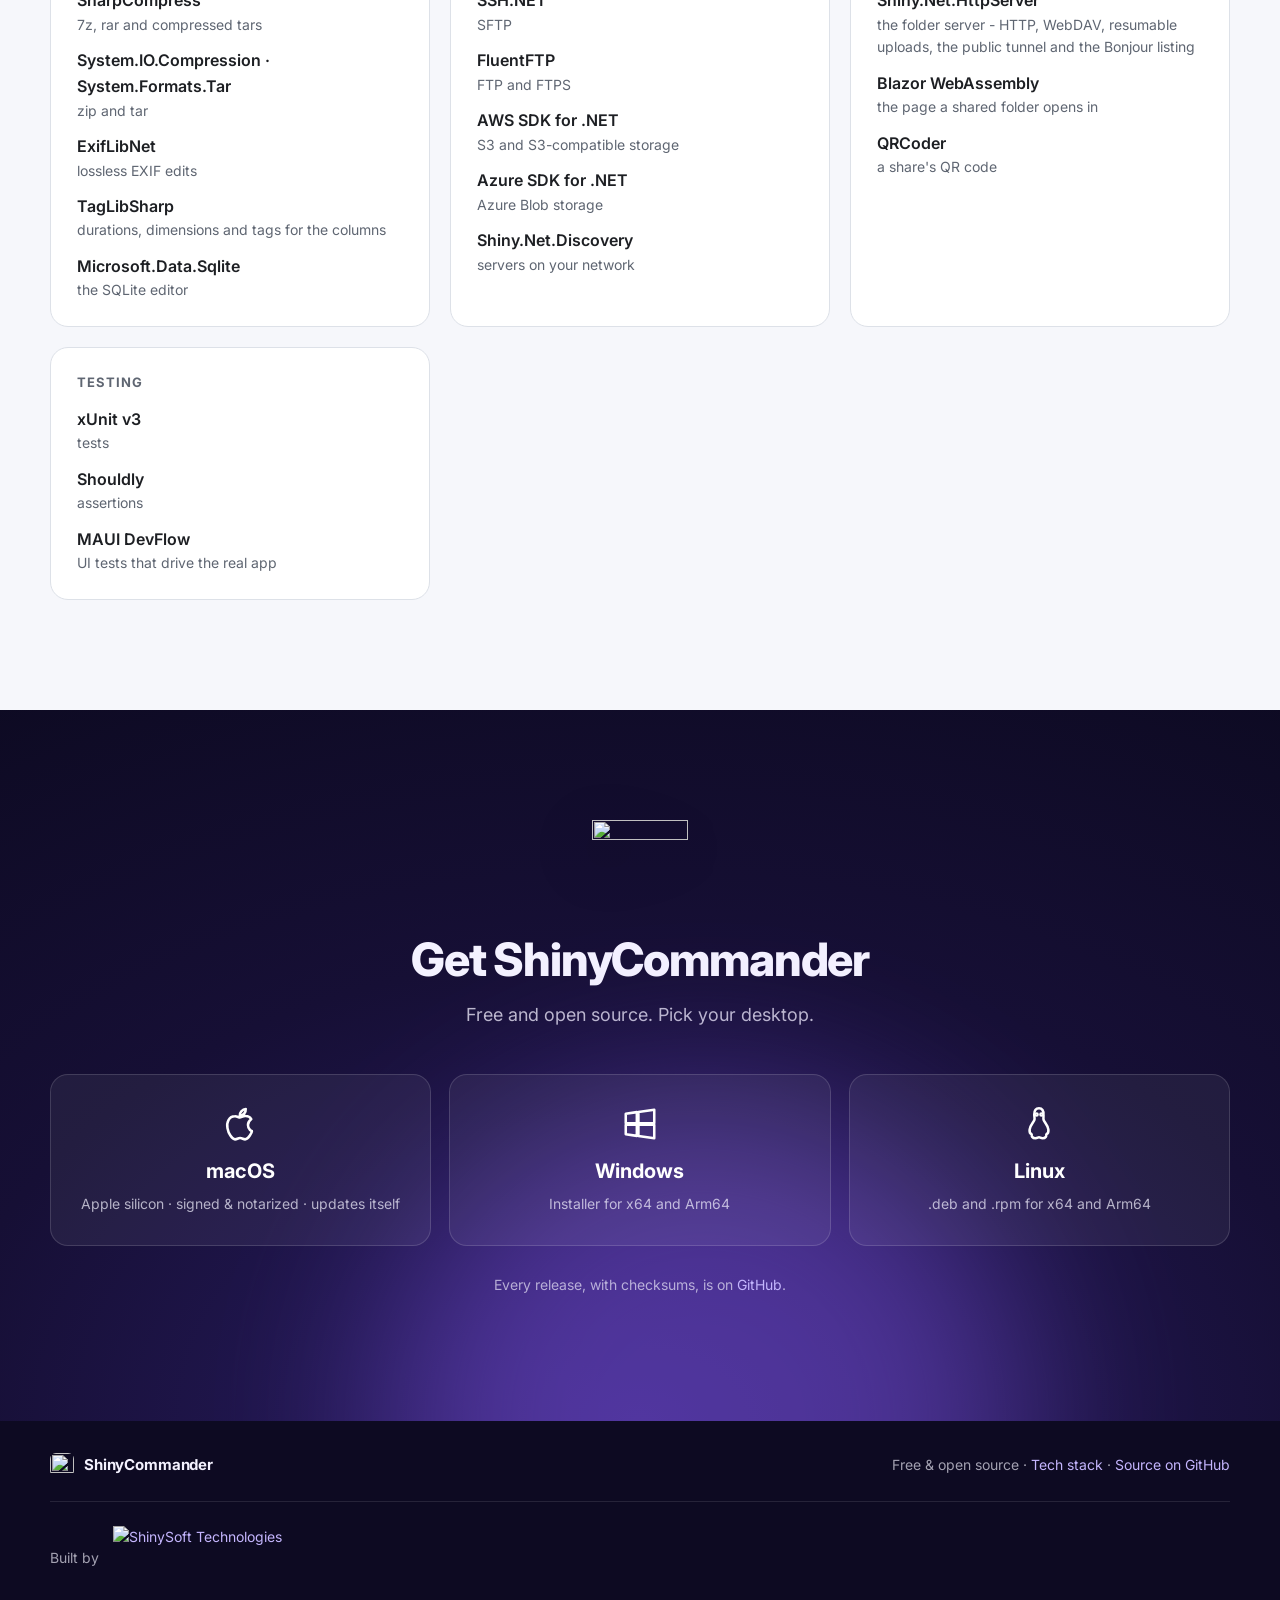
==== commit 2d28d1cf: "Minor updates" ====
--- a/website/index.html
+++ b/website/index.html
@@ -4,7 +4,7 @@
     <meta charset="utf-8">
     <meta name="viewport" content="width=device-width, initial-scale=1">
     <title>ShinyCommander — the dual-pane file manager</title>
-    <meta name="description" content="A keyboard-first, dual-pane file manager for macOS, Windows and Linux. Folder tabs you can lock, archives that work like folders, SFTP, FTP, WebDAV, S3 and Azure in a panel, previews of photos, music, video and Office files, columns that read what's inside a file, and the full Total Commander keymap.">
+    <meta name="description" content="A keyboard-first, dual-pane file manager for macOS, Windows and Linux. Folder tabs you can lock, archives that work like folders, SFTP, FTP, WebDAV, S3 and Azure in a panel, previews of photos, music, video and Office files, columns that read what's inside a file, folders shared to any browser, and the full Total Commander keymap.">
     <meta name="theme-color" content="#1a1440">
     <meta property="og:title" content="ShinyCommander — the dual-pane file manager">
     <meta property="og:description" content="Keyboard-first, dual-pane file management for macOS, Windows and Linux - local disks, archives, servers and cloud storage.">
@@ -284,6 +284,36 @@
                     <svg viewBox="0 0 24 24"><path d="M7 3h10l4 4v14H3V3h4z"/><path d="M8 13h8M8 17h5"/></svg>
                     <h4>Background jobs</h4>
                     <p>Copy, move, delete, pack and unpack keep running while you work - uploads and downloads too - with progress, Stop and Go To.</p>
+                </div>
+                <div class="card">
+                    <svg viewBox="0 0 24 24"><path d="M3 7a2 2 0 0 1 2-2h4l2 2h8a2 2 0 0 1 2 2v8a2 2 0 0 1-2 2H5a2 2 0 0 1-2-2z"/><path d="M8 13h8M13 10l3 3-3 3"/></svg>
+                    <h4>Serve a folder</h4>
+                    <p><kbd>⌘</kbd><kbd>⇧</kbd><kbd>P</kbd> shares a folder with anyone on your network - or anywhere, through a public address. They browse, download and upload in their browser, or mount it with WebDAV.</p>
+                </div>
+                <div class="card">
+                    <svg viewBox="0 0 24 24"><path d="M12 3 4 6v6c0 4.5 3.4 8.2 8 9 4.6-.8 8-4.5 8-9V6z"/><path d="m9 12 2 2 4-4"/></svg>
+                    <h4>Shares on your terms</h4>
+                    <p>Download only, a drop box, or full access. Add a key, an expiry, a download limit or a speed limit - and closing the app ends every share.</p>
+                </div>
+                <div class="card">
+                    <svg viewBox="0 0 24 24"><path d="M3 12h4l3-8 4 16 3-8h4"/></svg>
+                    <h4>Watch who's connected</h4>
+                    <p>The Sharing window shows each share's link and QR code, every download and upload with its speed and time left, and who's connected - block anyone with a click.</p>
+                </div>
+                <div class="card">
+                    <svg viewBox="0 0 24 24"><circle cx="18" cy="5" r="3"/><circle cx="6" cy="12" r="3"/><circle cx="18" cy="19" r="3"/><path d="m8.6 13.5 6.8 4M15.4 6.5l-6.8 4"/></svg>
+                    <h4>The share sheet</h4>
+                    <p><kbd>⌘</kbd><kbd>⇧</kbd><kbd>E</kbd> sends the marked files to AirDrop, Mail, Messages or Nearby Share. Folders are zipped first; files in archives or on servers are copied out.</p>
+                </div>
+                <div class="card">
+                    <svg viewBox="0 0 24 24"><path d="M9 3H5a2 2 0 0 0-2 2v4M15 3h4a2 2 0 0 1 2 2v4M3 15v4a2 2 0 0 0 2 2h4"/><path d="m13 13 8 3-3.5 1.5L16 21z"/></svg>
+                    <h4>Click, drag and drop</h4>
+                    <p>Click, <kbd>Shift</kbd>-click and <kbd>⌘</kbd>-click select like Finder and Explorer. On a Mac, drag files to the other panel, a folder, Finder or the Desktop - or drop them in from any app.</p>
+                </div>
+                <div class="card">
+                    <svg viewBox="0 0 24 24"><path d="M18 8h1a4 4 0 0 1 0 8h-1"/><path d="M2 8h16v9a4 4 0 0 1-4 4H6a4 4 0 0 1-4-4z"/><path d="M6 1v3M10 1v3M14 1v3"/></svg>
+                    <h4>Stays awake for the job</h4>
+                    <p>While copies run or a share is busy, the computer won't doze off - when it's plugged in, or on battery too if you'd rather.</p>
                 </div>
                 <div class="card">
                     <svg viewBox="0 0 24 24"><circle cx="11" cy="11" r="7"/><path d="m20 20-3.5-3.5"/></svg>
@@ -389,6 +419,8 @@
                 <div class="key"><kbd>⌘</kbd><kbd>J</kbd><span>Jobs</span></div>
                 <div class="key"><kbd>⌘</kbd><kbd>D</kbd><span>Hotlist</span></div>
                 <div class="key"><kbd>⌘</kbd><kbd>K</kbd><span>Connect</span></div>
+                <div class="key"><kbd>⌘</kbd><kbd>⇧</kbd><kbd>P</kbd><span>Serve a folder</span></div>
+                <div class="key"><kbd>⌘</kbd><kbd>⇧</kbd><kbd>E</kbd><span>Share</span></div>
                 <div class="key"><kbd>⌘</kbd><kbd>B</kbd><span>Branch view</span></div>
                 <div class="key"><kbd>⌘</kbd><kbd>F</kbd><span>Quick filter</span></div>
                 <div class="key"><kbd>⌘</kbd><kbd>R</kbd><span>Reread</span></div>
@@ -430,12 +462,12 @@
         <div class="wrap">
             <p class="section-eyebrow">Under the hood</p>
             <h2>The tech stack</h2>
-            <p class="section-lede">C# and .NET 10 from top to bottom. One shared .NET MAUI interface runs natively on WinUI, AppKit and GTK4 - no web view, no Electron.</p>
+            <p class="section-lede">C# and .NET 11 from top to bottom. One shared .NET MAUI interface runs natively on WinUI, AppKit and GTK4 - no web view, no Electron. Even the page a shared folder opens in is C#, as Blazor WebAssembly.</p>
             <div class="stack">
                 <div class="stack-group">
                     <h4>Language &amp; runtime</h4>
                     <ul>
-                        <li><a href="https://dotnet.microsoft.com/">.NET 10</a><span>the runtime, on all three desktops</span></li>
+                        <li><a href="https://dotnet.microsoft.com/">.NET 11</a><span>the runtime, on all three desktops</span></li>
                         <li><a href="https://learn.microsoft.com/dotnet/csharp/">C#</a><span>every line of the app</span></li>
                         <li><a href="https://learn.microsoft.com/dotnet/maui/xaml/">XAML</a><span>the pages and controls</span></li>
                     </ul>
@@ -475,6 +507,14 @@
                         <li><a href="https://github.com/aws/aws-sdk-net">AWS SDK for .NET</a><span>S3 and S3-compatible storage</span></li>
                         <li><a href="https://github.com/Azure/azure-sdk-for-net">Azure SDK for .NET</a><span>Azure Blob storage</span></li>
                         <li><a href="https://github.com/shinyorg/shiny">Shiny.Net.Discovery</a><span>servers on your network</span></li>
+                    </ul>
+                </div>
+                <div class="stack-group">
+                    <h4>Sharing</h4>
+                    <ul>
+                        <li><a href="https://shinylib.net/httpserver">Shiny.Net.HttpServer</a><span>the folder server - HTTP, WebDAV, resumable uploads, the public tunnel and the Bonjour listing</span></li>
+                        <li><a href="https://github.com/dotnet/aspnetcore">Blazor WebAssembly</a><span>the page a shared folder opens in</span></li>
+                        <li><a href="https://github.com/codebude/QRCoder">QRCoder</a><span>a share's QR code</span></li>
                     </ul>
                 </div>
                 <div class="stack-group">
